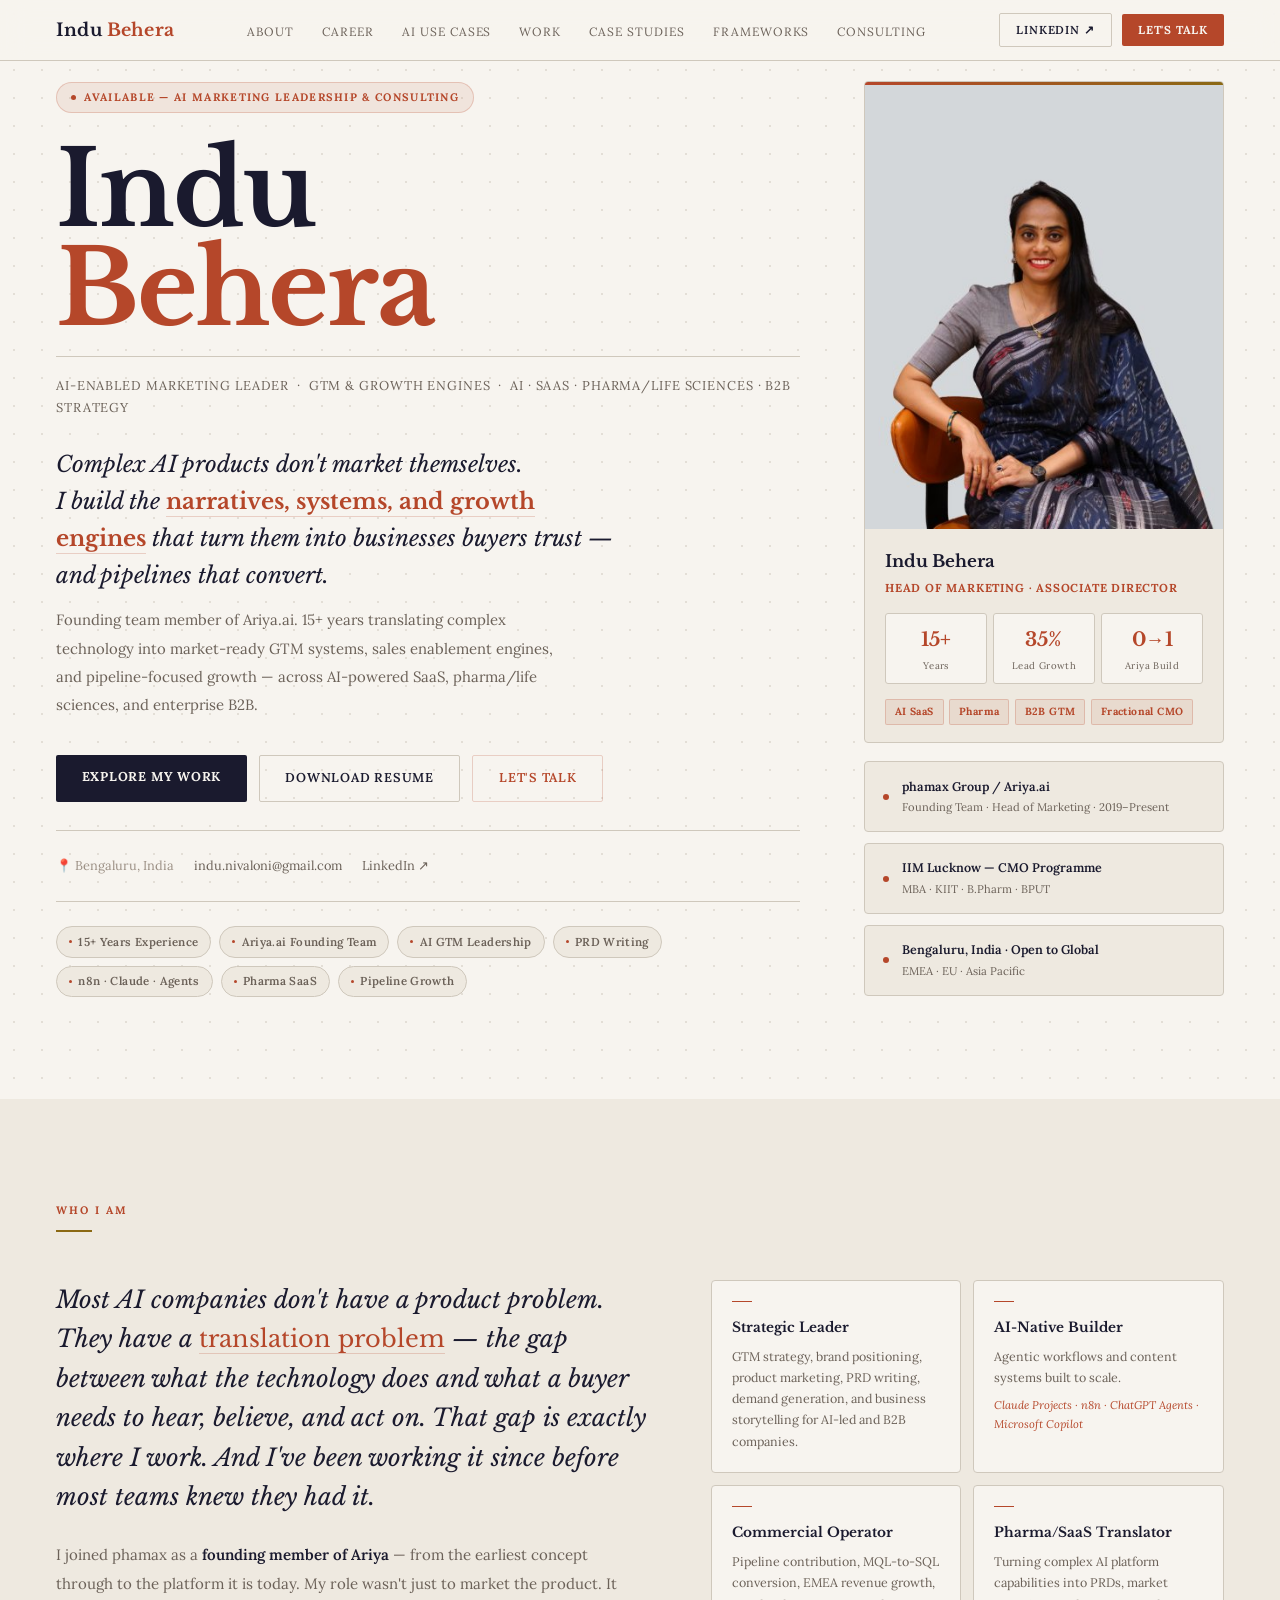
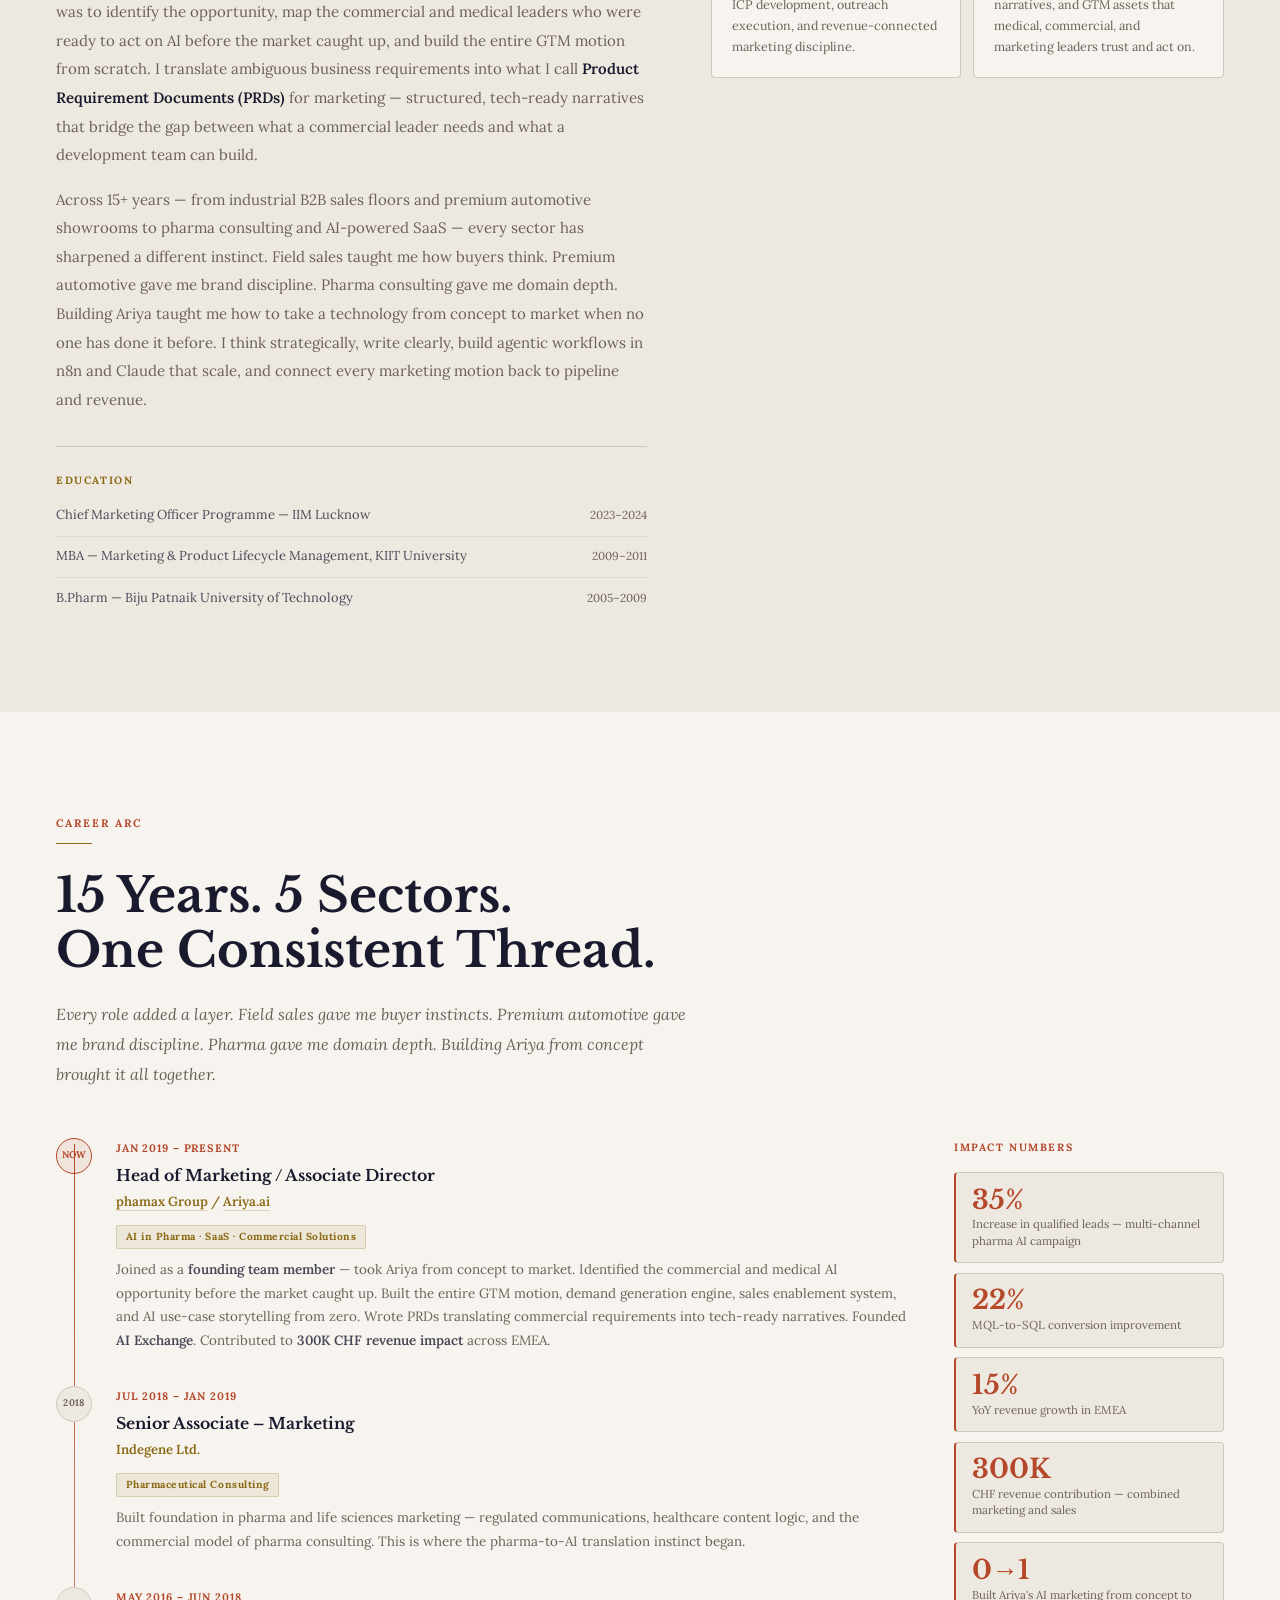
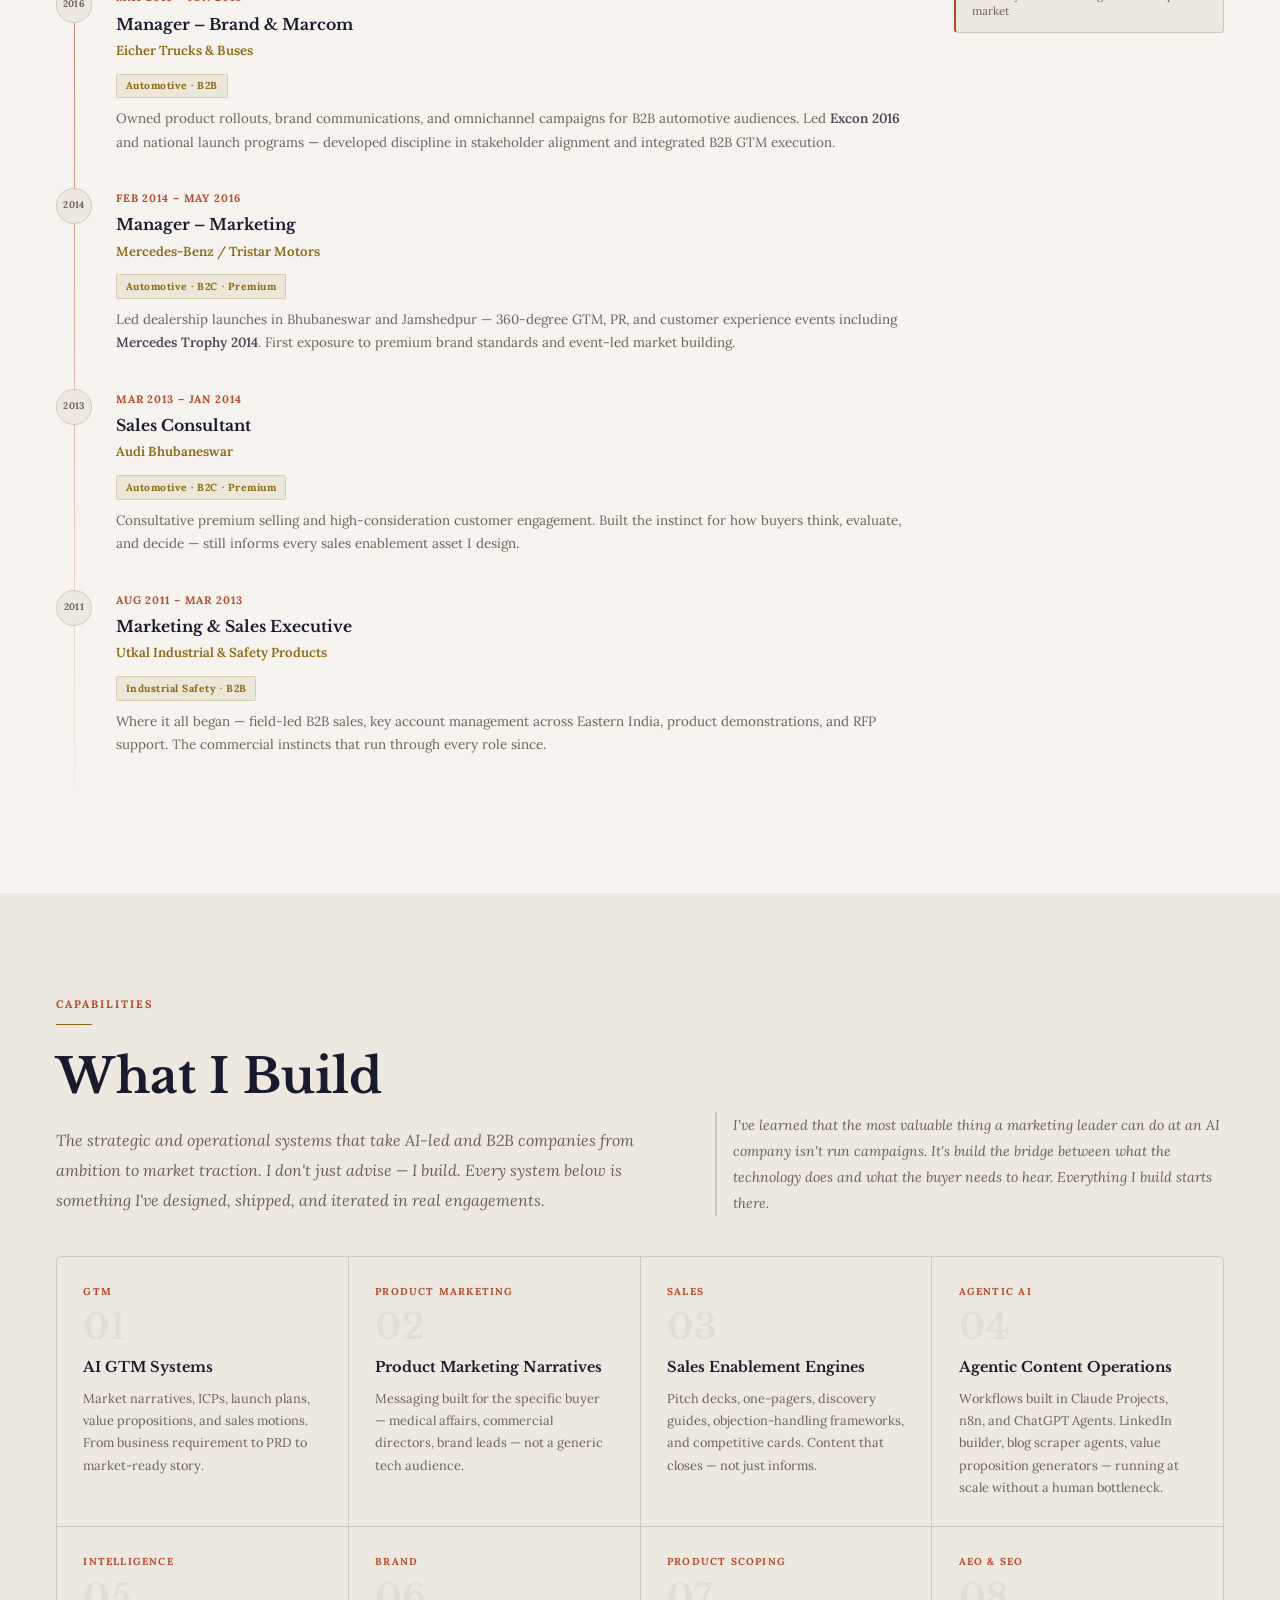
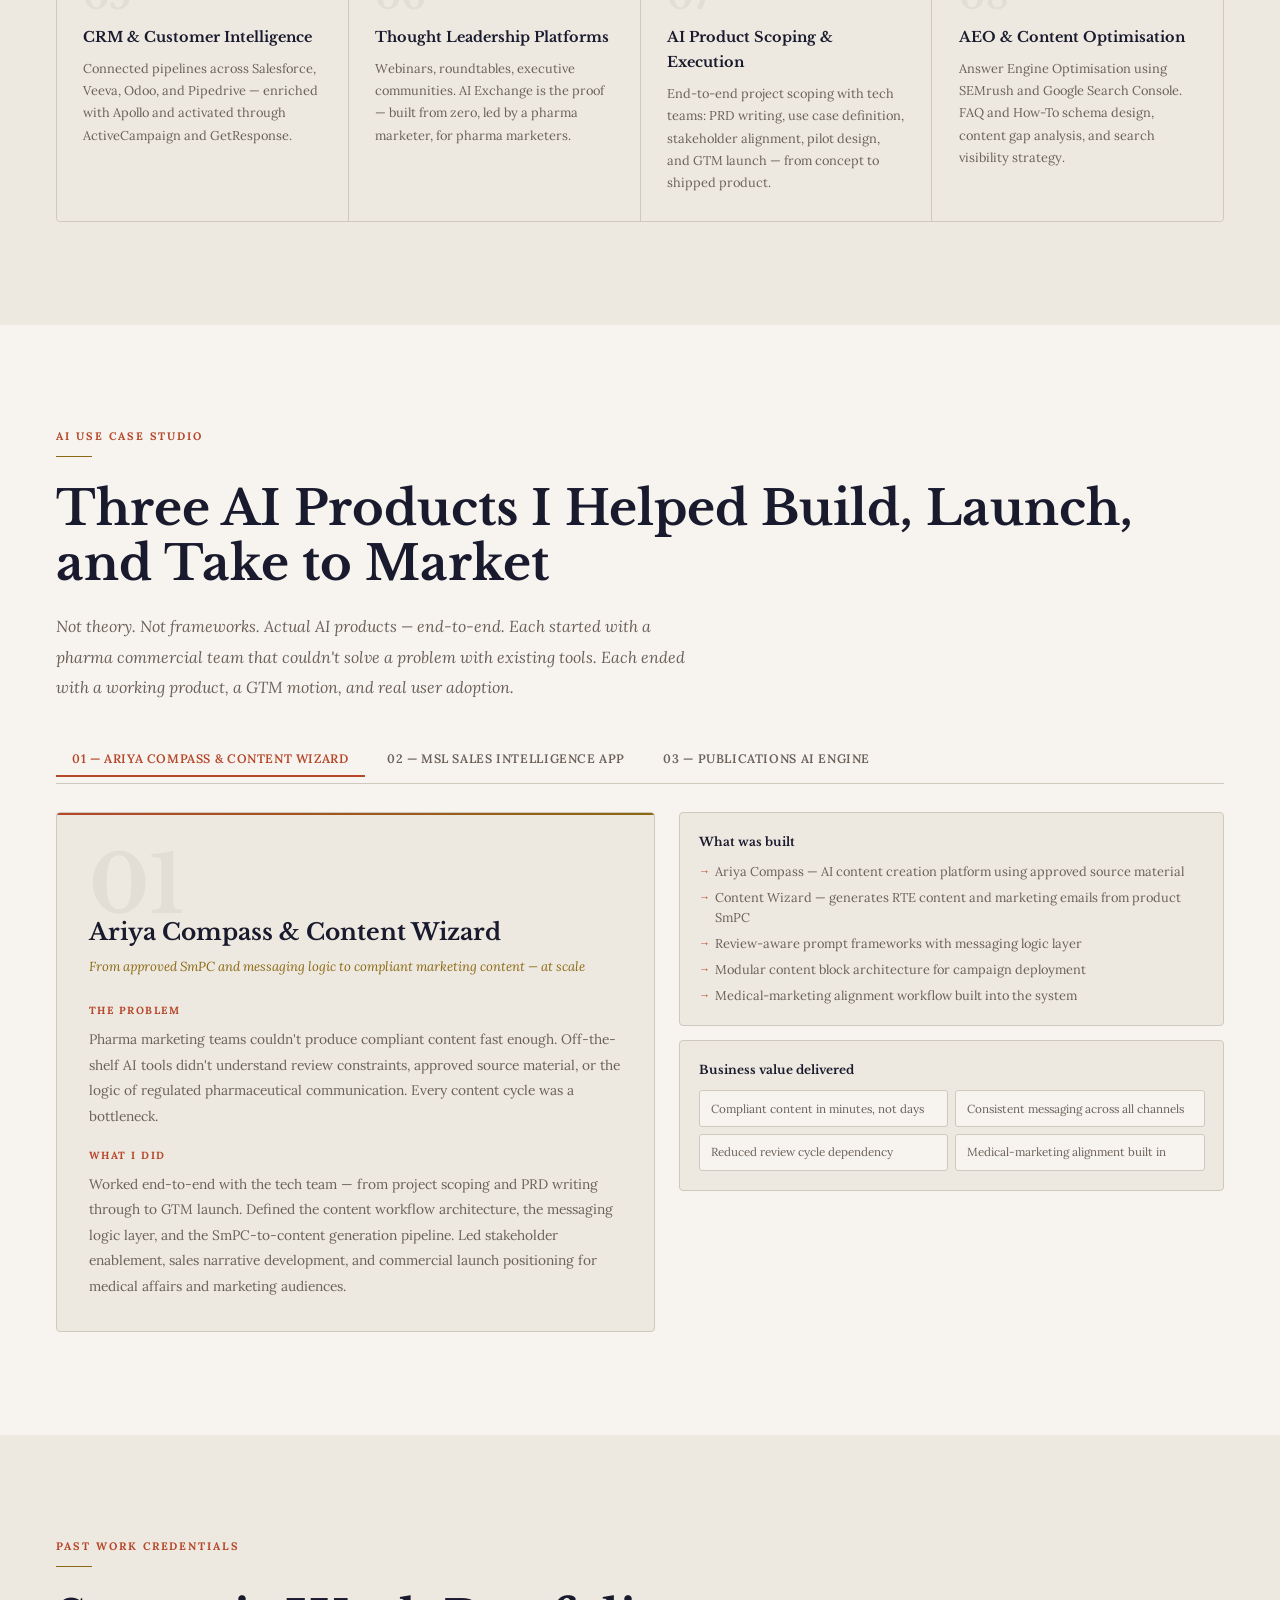
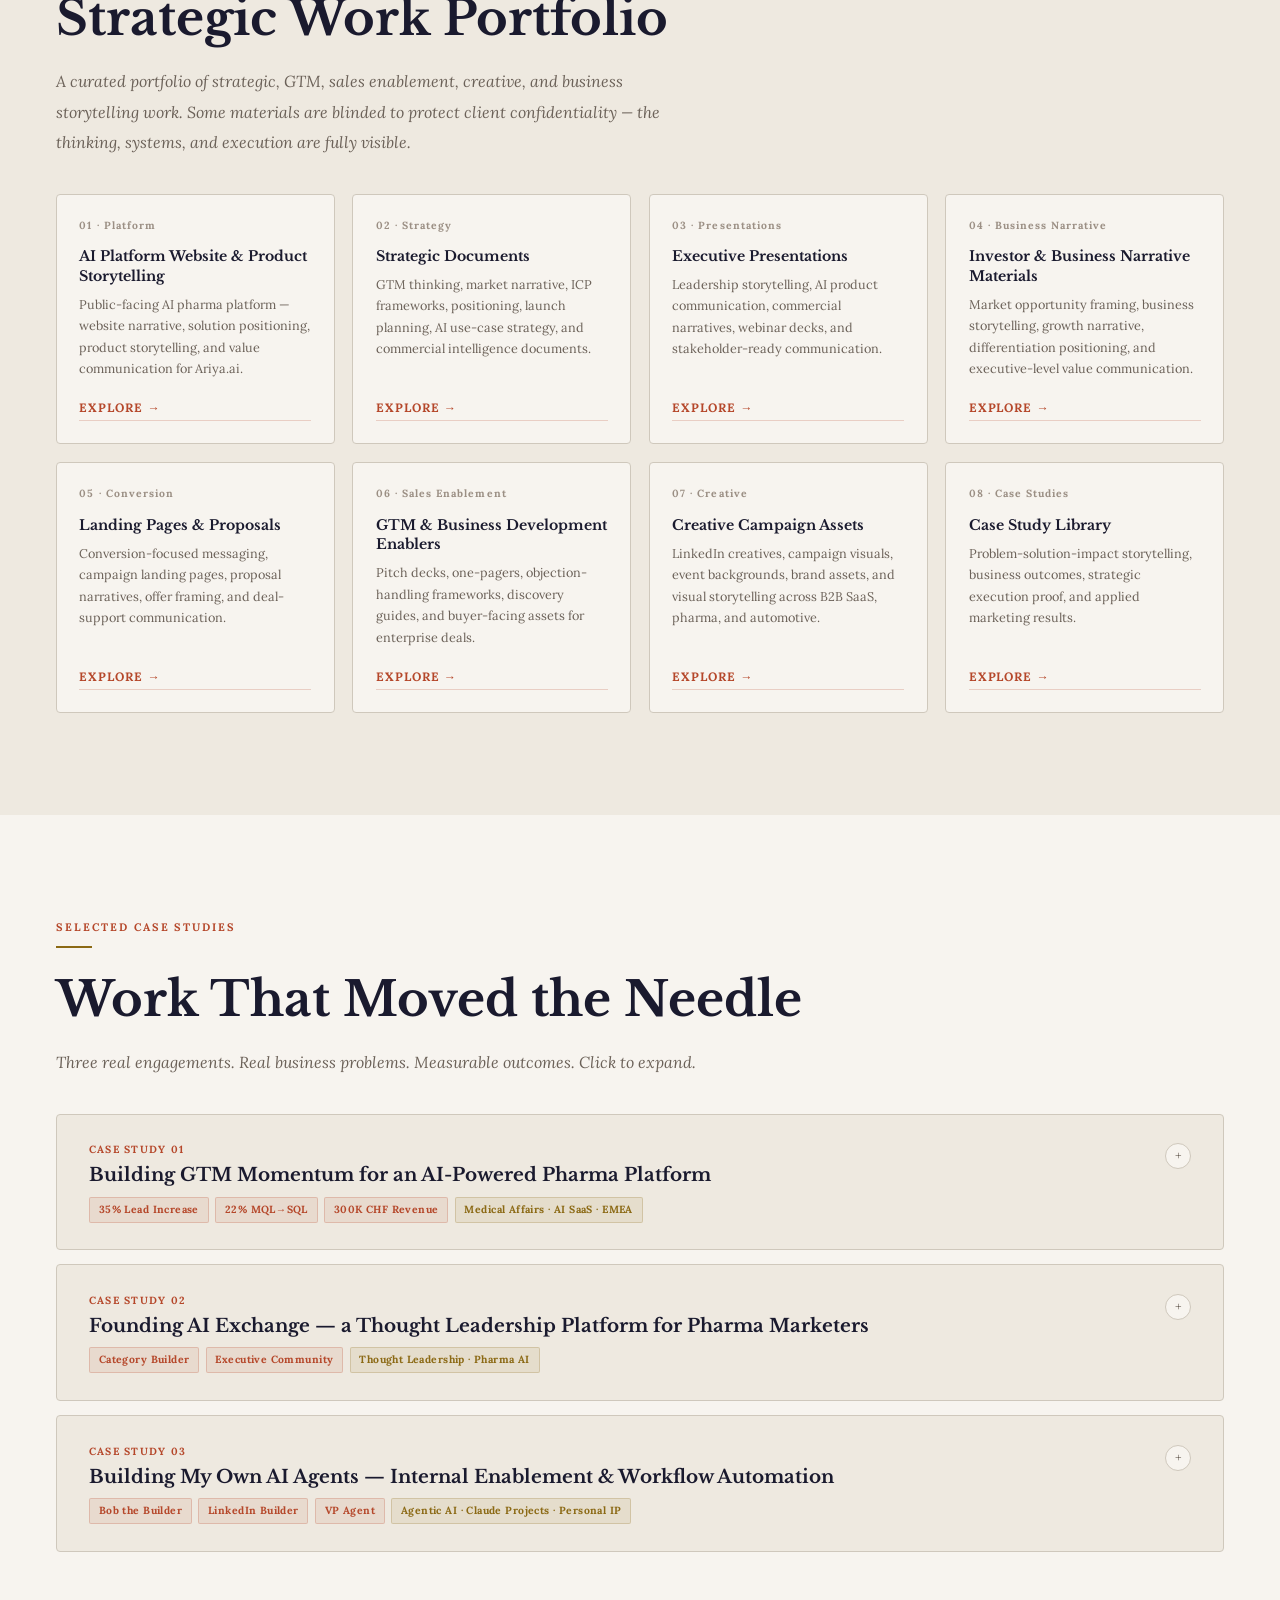
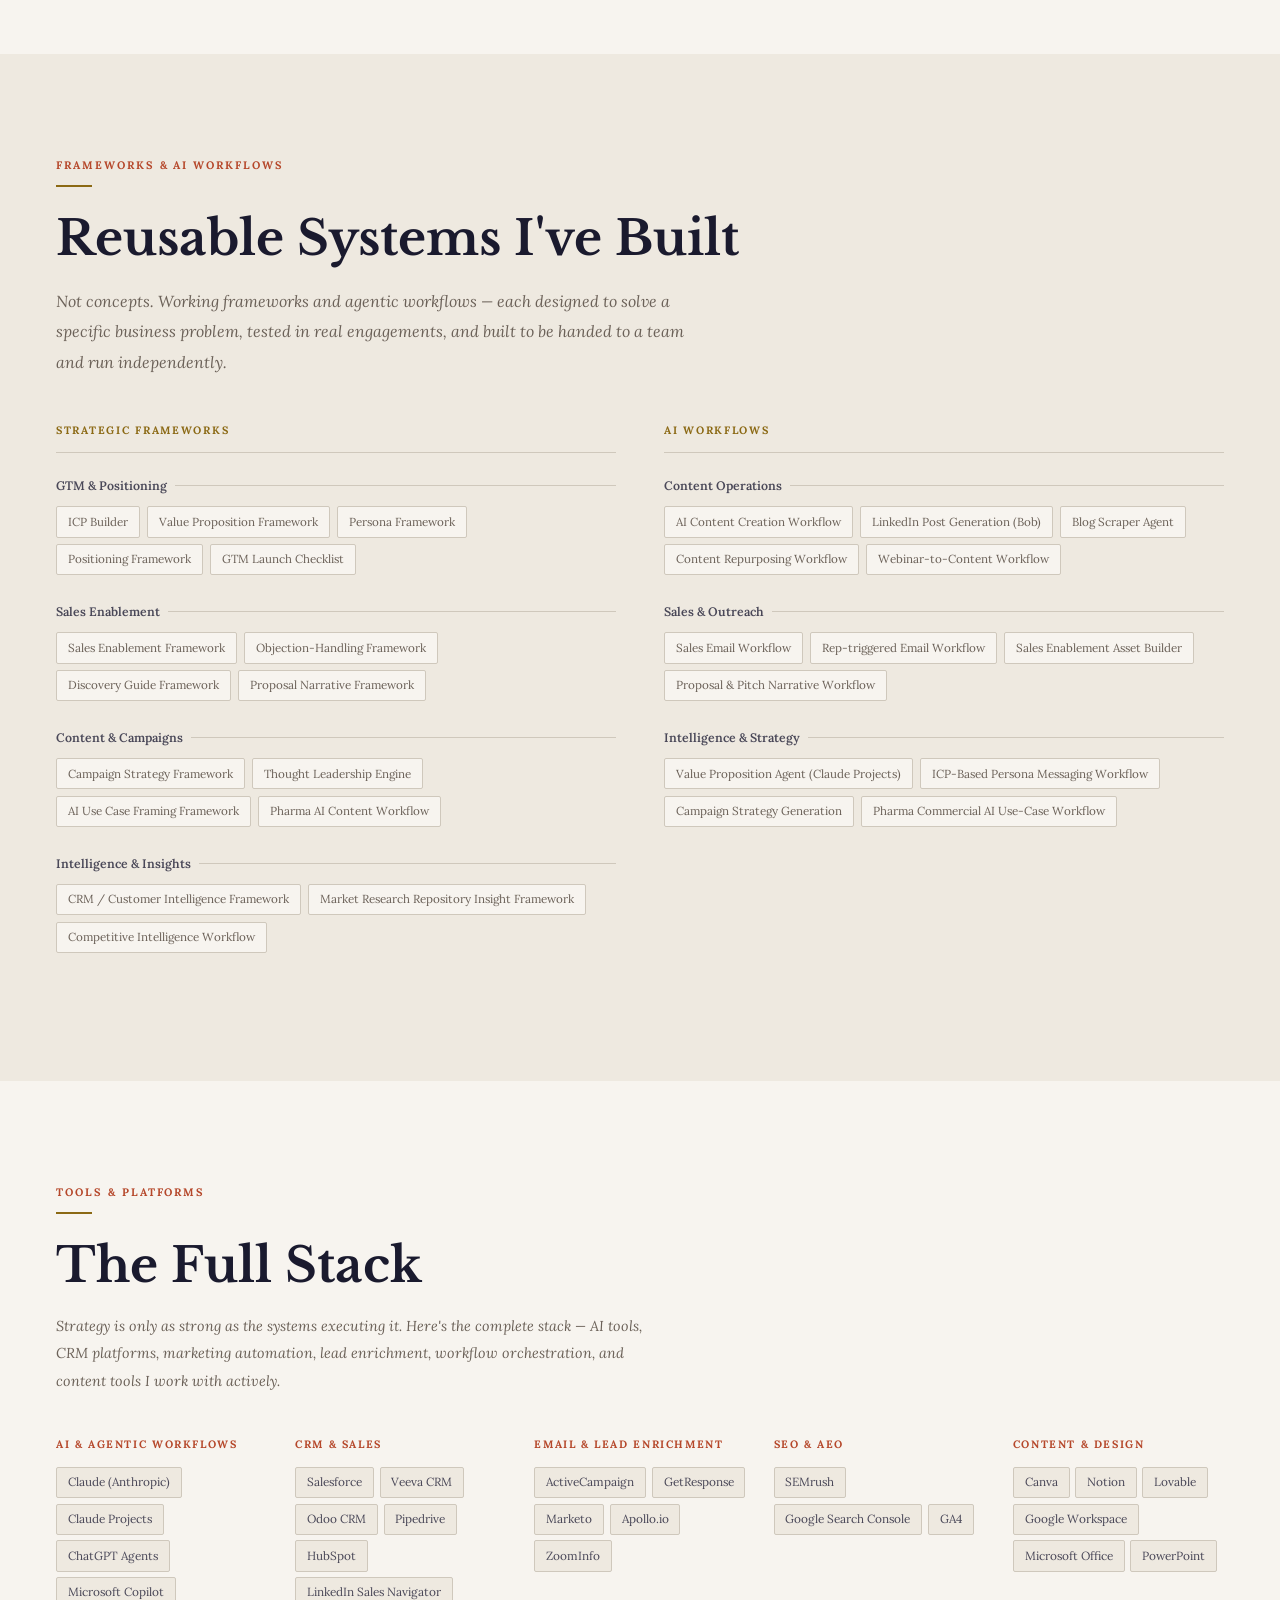
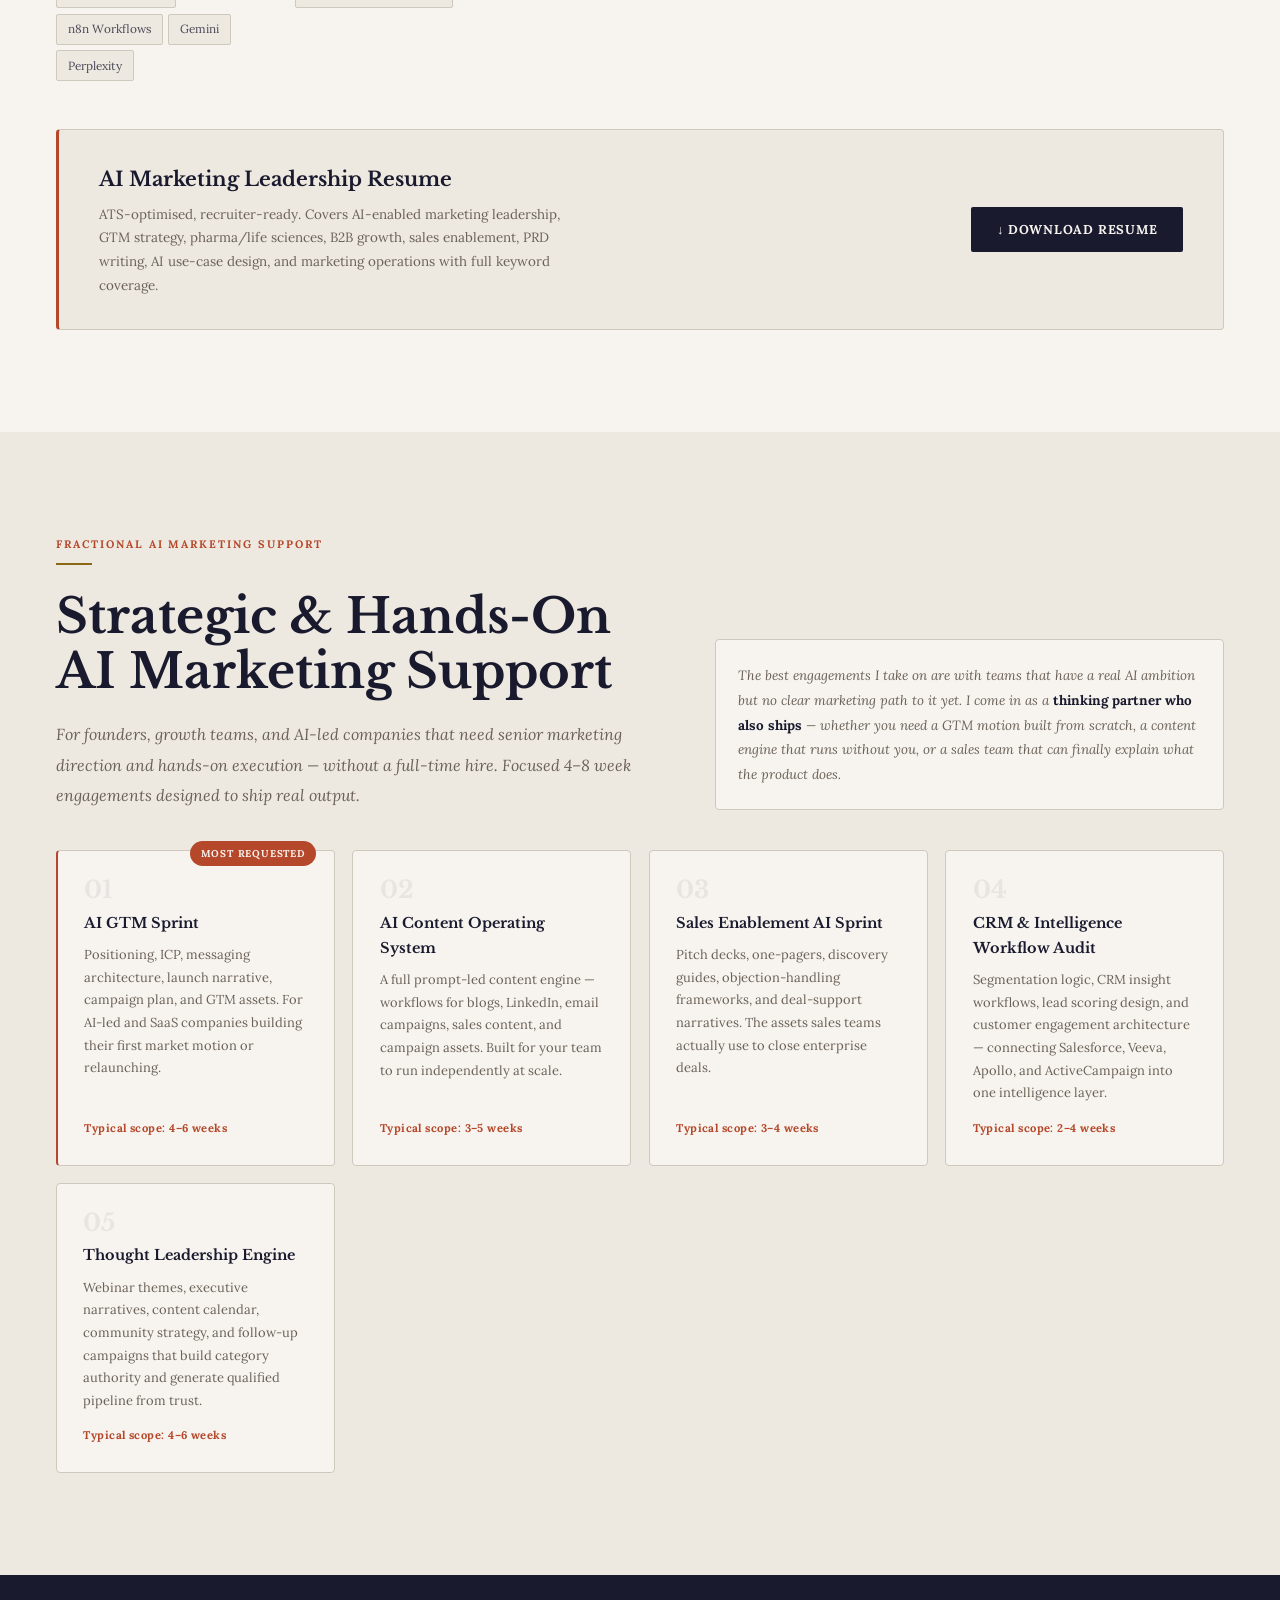
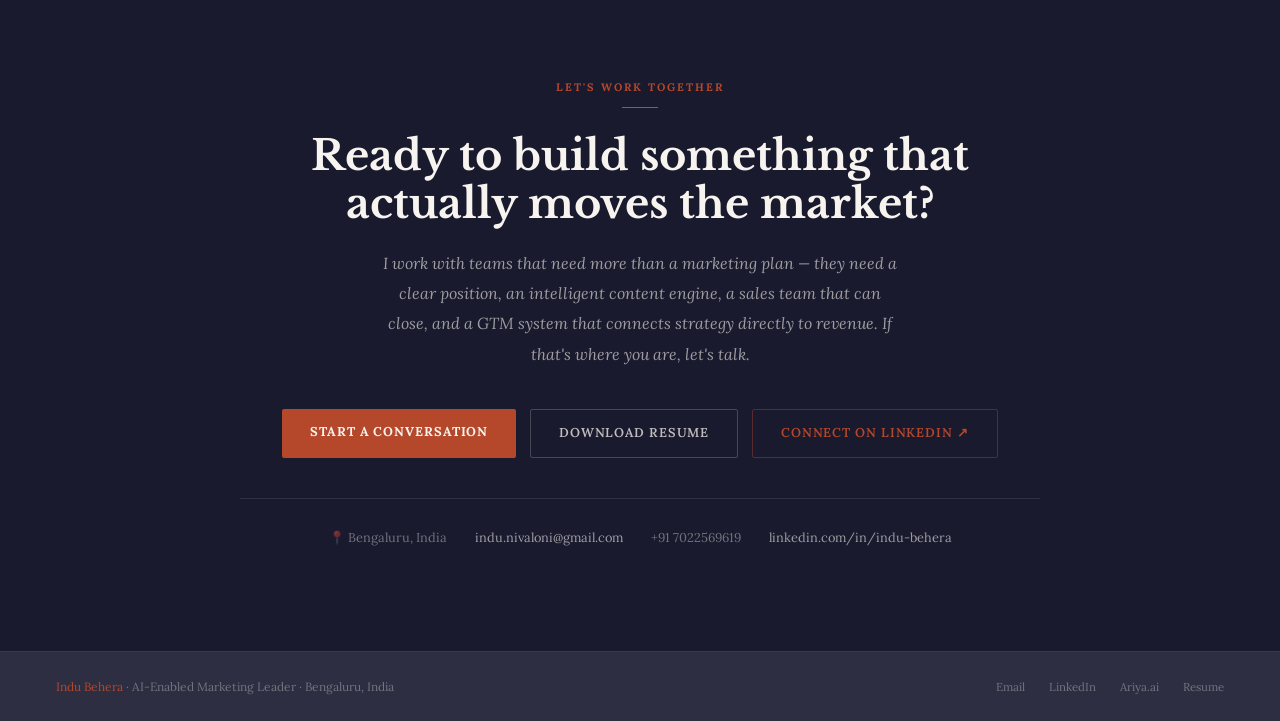
==== index.html @ 52a59706 "Rename index.html.html to index.html" ====
<!DOCTYPE html>
<html lang="en">
<head>
<meta charset="UTF-8">
<meta name="viewport" content="width=device-width, initial-scale=1.0">
<title>Indu Behera | AI-Enabled Marketing Leader | GTM, SaaS, Pharma & B2B Strategy</title>
<meta name="description" content="Indu Behera — AI-enabled marketing leader and founding team member of Ariya.ai. 15+ years turning complex AI and SaaS products into market narratives, GTM systems, sales enablement engines, and pipeline-focused growth.">
<meta name="keywords" content="AI Marketing Strategist, Head of Marketing, AI-Enabled Marketing Leader, GTM Strategy, Product Marketing, B2B SaaS Marketing, Pharma Marketing, Life Sciences Marketing, PRD Writing, CRM Customer Intelligence, Sales Enablement, Demand Generation, Fractional AI Marketing Consultant, n8n Workflows, Claude Projects">
<meta name="author" content="Indu Behera">
<meta property="og:title" content="Indu Behera | AI-Enabled Marketing Leader">
<meta property="og:description" content="Founding team member of Ariya.ai. 15+ years translating complex AI into market-ready GTM systems, narratives, and growth engines.">
<meta property="og:type" content="website">

<link rel="preconnect" href="https://fonts.googleapis.com">
<link rel="preconnect" href="https://fonts.gstatic.com" crossorigin>
<link href="https://fonts.googleapis.com/css2?family=Libre+Baskerville:ital,wght@0,400;0,700;1,400&family=Lora:ital,wght@0,400;0,500;0,600;1,400;1,500&display=swap" rel="stylesheet">

<style>
*,*::before,*::after{box-sizing:border-box;margin:0;padding:0}
:root{
  --parch:#f7f4ef;
  --parch-warm:#eee9e0;
  --parch-mid:#e4ddd2;
  --parch-deep:#d5cdc0;
  --ink:#1a1a2e;
  --ink-mid:#2e2e42;
  --ink-soft:#4a4858;
  --verm:#b5472a;
  --verm-soft:rgba(181,71,42,.09);
  --verm-border:rgba(181,71,42,.22);
  --ochre:#8b6914;
  --ochre-soft:rgba(139,105,20,.09);
  --ochre-border:rgba(139,105,20,.22);
  --muted:#6b6158;
  --muted-light:#9b8f84;
  --border:rgba(26,26,46,.1);
  --border-warm:#cfc8bc;
  --font-display:"Libre Baskerville",Georgia,serif;
  --font-body:"Lora",Georgia,serif;
}
html{font-size:16px;scroll-behavior:smooth}
body{background:var(--parch);color:var(--ink);font-family:var(--font-body);line-height:1.75;overflow-x:hidden}
a{color:inherit;text-decoration:none}
img{display:block;max-width:100%}
::-webkit-scrollbar{width:3px}
::-webkit-scrollbar-track{background:var(--parch-warm)}
::-webkit-scrollbar-thumb{background:var(--verm);border-radius:2px}

/* ── NAV ── */
nav{
  position:fixed;top:0;left:0;right:0;z-index:999;
  background:rgba(247,244,239,.94);backdrop-filter:blur(14px);
  border-bottom:1px solid var(--border-warm);
  padding:0 clamp(1.25rem,5vw,3.5rem);
}
.nav-inner{display:flex;align-items:center;justify-content:space-between;height:60px;max-width:1280px;margin:0 auto;gap:1rem}
.nav-logo{font-family:var(--font-display);font-size:1.1rem;font-weight:700;color:var(--ink);letter-spacing:.01em}
.nav-logo span{color:var(--verm)}
.nav-links{display:flex;align-items:center;gap:1.75rem;list-style:none}
.nav-links a{font-size:.75rem;font-weight:400;color:var(--muted);letter-spacing:.08em;text-transform:uppercase;font-family:var(--font-body);transition:color .2s}
.nav-links a:hover{color:var(--verm)}
.nav-actions{display:flex;align-items:center;gap:.65rem;flex-shrink:0}
.nav-li{
  border:1px solid var(--border-warm);color:var(--ink);
  padding:.35rem 1rem;border-radius:2px;
  font-family:var(--font-body);font-size:.72rem;font-weight:600;
  letter-spacing:.07em;text-transform:uppercase;transition:all .2s;white-space:nowrap;
}
.nav-li:hover{background:var(--ink);color:var(--parch);border-color:var(--ink)}
.nav-contact{
  background:var(--verm);color:var(--parch);
  padding:.35rem 1rem;border-radius:2px;
  font-family:var(--font-body);font-size:.72rem;font-weight:700;
  letter-spacing:.07em;text-transform:uppercase;transition:all .2s;white-space:nowrap;
}
.nav-contact:hover{background:var(--ink)}
.nav-hamburger{display:none;flex-direction:column;gap:5px;cursor:pointer;background:none;border:none;padding:4px}
.nav-hamburger span{display:block;width:22px;height:1.5px;background:var(--ink)}
@media(max-width:900px){.nav-links{display:none}.nav-hamburger{display:flex}}
@media(max-width:560px){.nav-actions .nav-li{display:none}}

/* ── LAYOUT HELPERS ── */
section{padding:clamp(4rem,8vw,6.5rem) clamp(1.25rem,5vw,3.5rem)}
.alt-bg{background:var(--parch-warm)}
.container{max-width:1200px;margin:0 auto}
.eyebrow{font-size:.68rem;font-weight:700;letter-spacing:.18em;text-transform:uppercase;color:var(--verm);margin-bottom:.6rem;font-family:var(--font-body)}
.rule{width:36px;height:1.5px;background:var(--ochre);margin-bottom:1.5rem}
.section-h2{font-family:var(--font-display);font-size:clamp(1.9rem,4vw,3rem);color:var(--ink);line-height:1.15;margin-bottom:1.25rem;font-weight:700}
.lead{font-size:1rem;color:var(--muted);line-height:1.9;max-width:640px;font-style:italic}
.reveal{opacity:0;transform:translateY(18px);transition:opacity .6s ease,transform .6s ease}
.reveal.visible{opacity:1;transform:none}
.rd1{transition-delay:.08s}.rd2{transition-delay:.16s}.rd3{transition-delay:.24s}

/* ── HERO ── */
#hero{
  min-height:100vh;display:flex;align-items:center;
  padding-top:80px;
  position:relative;overflow:hidden;
  padding-left:clamp(1.25rem,5vw,3.5rem);
  padding-right:clamp(1.25rem,5vw,3.5rem);
}
.hero-texture{
  position:absolute;inset:0;
  background-image:radial-gradient(var(--border-warm) 1px,transparent 1px);
  background-size:28px 28px;opacity:.5;
}
.hero-layout{
  position:relative;z-index:2;
  max-width:1200px;margin:0 auto;width:100%;
  display:grid;grid-template-columns:1fr 360px;gap:4rem;align-items:center;
}
@media(max-width:960px){.hero-layout{grid-template-columns:1fr;gap:3rem}}

.hero-avail{
  display:inline-flex;align-items:center;gap:.5rem;
  background:var(--verm-soft);border:1px solid var(--verm-border);
  color:var(--verm);font-size:.68rem;font-weight:700;
  letter-spacing:.12em;text-transform:uppercase;
  padding:.32rem .9rem;border-radius:100px;margin-bottom:1.75rem;
  font-family:var(--font-body);
}
.hero-avail::before{content:'';width:5px;height:5px;border-radius:50%;background:var(--verm);animation:pulse 2.4s ease-in-out infinite;flex-shrink:0}
@keyframes pulse{0%,100%{opacity:1}50%{opacity:.25}}

.hero-name-block{margin-bottom:1rem}
h1.hero-name{
  font-family:var(--font-display);
  font-size:clamp(3.5rem,8.5vw,6.5rem);
  font-weight:700;color:var(--ink);
  line-height:.95;letter-spacing:-.02em;
}
h1.hero-name .last{color:var(--verm)}
.hero-rule{width:100%;height:1px;background:var(--border-warm);margin:1.1rem 0}
.hero-title{
  font-size:.8rem;color:var(--muted);font-weight:400;
  letter-spacing:.07em;text-transform:uppercase;
  font-family:var(--font-body);line-height:1.7;
}

.hero-stmt{
  font-family:var(--font-display);
  font-size:clamp(1.1rem,2.2vw,1.4rem);
  color:var(--ink);line-height:1.65;
  margin:1.75rem 0 .75rem;font-style:italic;max-width:560px;
}
.hero-stmt strong{
  font-style:normal;color:var(--verm);
  border-bottom:1.5px solid var(--verm-border);
  padding-bottom:.05em;
}
.hero-sub{
  font-size:.93rem;color:var(--muted);
  line-height:1.9;max-width:520px;margin-bottom:2.25rem;
}

.cta-row{display:flex;flex-wrap:wrap;gap:.75rem;margin-bottom:1.75rem}
.btn-p{background:var(--ink);color:var(--parch);padding:.7rem 1.6rem;border-radius:2px;font-size:.8rem;font-weight:700;letter-spacing:.06em;text-transform:uppercase;transition:all .2s;font-family:var(--font-body)}
.btn-p:hover{background:var(--verm)}
.btn-s{background:transparent;border:1px solid var(--border-warm);color:var(--ink);padding:.7rem 1.6rem;border-radius:2px;font-size:.8rem;font-weight:600;letter-spacing:.06em;text-transform:uppercase;transition:all .2s;font-family:var(--font-body)}
.btn-s:hover{border-color:var(--ink)}
.btn-g{background:transparent;border:1px solid var(--verm-border);color:var(--verm);padding:.7rem 1.6rem;border-radius:2px;font-size:.8rem;font-weight:600;letter-spacing:.06em;text-transform:uppercase;transition:all .2s;font-family:var(--font-body)}
.btn-g:hover{background:var(--verm-soft)}

.hero-contact{display:flex;flex-wrap:wrap;gap:1.25rem;font-size:.8rem;color:var(--muted-light);padding-top:1.5rem;border-top:1px solid var(--border-warm);font-family:var(--font-body)}
.hero-contact a{color:var(--muted);transition:color .2s}
.hero-contact a:hover{color:var(--verm)}

.proof-strip{display:flex;flex-wrap:wrap;gap:.5rem;margin-top:1.5rem;padding-top:1.5rem;border-top:1px solid var(--border-warm)}
.pbadge{display:inline-flex;align-items:center;gap:.4rem;font-size:.72rem;font-weight:600;color:var(--muted);background:var(--parch-warm);border:1px solid var(--border-warm);padding:.28rem .75rem;border-radius:100px;letter-spacing:.03em;font-family:var(--font-body)}
.pbadge::before{content:'';width:3px;height:3px;border-radius:50%;background:var(--verm);flex-shrink:0}

/* PROFILE CARD */
.hero-right{display:flex;flex-direction:column;gap:1.1rem}
@media(max-width:960px){.hero-right{display:none}}
.profile-card{
  background:var(--parch-warm);border:1px solid var(--border-warm);
  border-radius:4px;overflow:hidden;position:relative;
}
.profile-card::before{content:'';position:absolute;top:0;left:0;right:0;height:3px;background:linear-gradient(90deg,var(--verm),var(--ochre))}
.profile-img{width:100%;aspect-ratio:4/5;overflow:hidden;background:var(--parch-mid)}
.profile-img img{width:100%;height:100%;object-fit:cover;object-position:center top}
.profile-info{padding:1.1rem 1.25rem}
.profile-name{font-family:var(--font-display);font-size:1.05rem;font-weight:700;color:var(--ink);margin-bottom:.15rem}
.profile-role{font-size:.72rem;color:var(--verm);font-weight:700;letter-spacing:.07em;text-transform:uppercase;margin-bottom:.9rem;font-family:var(--font-body)}
.profile-stats{display:grid;grid-template-columns:repeat(3,1fr);gap:.4rem;margin-bottom:.9rem}
.pstat{text-align:center;background:var(--parch);border:1px solid var(--border-warm);border-radius:3px;padding:.55rem .3rem}
.pstat-n{font-family:var(--font-display);font-size:1.2rem;font-weight:700;color:var(--verm);display:block}
.pstat-l{font-size:.6rem;color:var(--muted);margin-top:.1rem;letter-spacing:.04em;font-family:var(--font-body)}
.profile-tags{display:flex;flex-wrap:wrap;gap:.35rem}
.ptag{font-size:.65rem;background:var(--verm-soft);border:1px solid var(--verm-border);color:var(--verm);padding:.18rem .55rem;border-radius:2px;font-weight:700;letter-spacing:.04em;font-family:var(--font-body)}

.quick-creds{display:flex;flex-direction:column;gap:.65rem}
.qc{background:var(--parch-warm);border:1px solid var(--border-warm);border-radius:4px;padding:.85rem 1.1rem;display:flex;align-items:center;gap:.85rem;transition:border-color .2s}
.qc:hover{border-color:var(--verm-border)}
.qc-dot{width:6px;height:6px;border-radius:50%;background:var(--verm);flex-shrink:0}
.qc p:first-child{font-size:.78rem;font-weight:600;color:var(--ink);margin-bottom:.05rem;font-family:var(--font-body)}
.qc p:last-child{font-size:.7rem;color:var(--muted);font-family:var(--font-body)}

/* ── ABOUT ── */
#about{background:var(--parch-warm)}
.about-grid{display:grid;grid-template-columns:1.15fr 1fr;gap:4rem;align-items:start;margin-top:3rem}
@media(max-width:800px){.about-grid{grid-template-columns:1fr;gap:2.5rem}}
.about-stmt{font-family:var(--font-display);font-size:clamp(1.1rem,2.5vw,1.5rem);color:var(--ink);line-height:1.65;font-style:italic}
.about-stmt em{font-style:normal;color:var(--verm);border-bottom:1px solid var(--verm-border)}
.about-body{font-size:.94rem;color:var(--muted);line-height:1.9;margin-top:1.5rem}
.about-body p+p{margin-top:1rem}
.about-body strong{color:var(--ink);font-weight:600}
.cred-cards{display:grid;grid-template-columns:1fr 1fr;gap:.75rem}
@media(max-width:500px){.cred-cards{grid-template-columns:1fr}}
.cred-c{background:var(--parch);border:1px solid var(--border-warm);border-radius:4px;padding:1.25rem;transition:border-color .2s}
.cred-c:hover{border-color:var(--verm-border)}
.cred-c-rule{width:20px;height:1.5px;background:var(--verm);margin-bottom:.85rem}
.cred-c h3{font-size:.85rem;font-weight:700;color:var(--ink);margin-bottom:.4rem;font-family:var(--font-display)}
.cred-c p{font-size:.78rem;color:var(--muted);line-height:1.7;font-family:var(--font-body)}
.cred-c .tools{font-size:.7rem;color:var(--verm);margin-top:.5rem;font-style:italic;font-family:var(--font-body)}
.edu-block{margin-top:2rem;padding-top:1.5rem;border-top:1px solid var(--border-warm)}
.edu-block h4{font-size:.66rem;letter-spacing:.15em;text-transform:uppercase;color:var(--ochre);margin-bottom:.9rem;font-weight:700;font-family:var(--font-body)}
.edu-item{display:flex;justify-content:space-between;gap:1rem;margin-bottom:.55rem;align-items:baseline;border-bottom:1px dotted var(--border-warm);padding-bottom:.55rem}
.edu-item:last-child{border-bottom:none;padding-bottom:0;margin-bottom:0}
.edu-l{font-size:.81rem;color:var(--ink-soft);font-family:var(--font-body)}
.edu-r{font-size:.72rem;color:var(--muted);white-space:nowrap;font-family:var(--font-body)}

/* ── CAREER ── */
#career-arc{background:var(--parch)}
.career-layout{display:grid;grid-template-columns:1fr 270px;gap:3rem;align-items:start;margin-top:3rem}
@media(max-width:900px){.career-layout{grid-template-columns:1fr}}
.timeline{position:relative}
.timeline::before{content:'';position:absolute;left:18px;top:6px;bottom:0;width:1px;background:linear-gradient(to bottom,var(--verm),rgba(181,71,42,.05))}
.tl-item{display:flex;gap:1.5rem;margin-bottom:2.1rem}
.tl-dot{width:36px;height:36px;flex-shrink:0;border-radius:50%;background:var(--parch-warm);border:1px solid var(--border-warm);display:flex;align-items:center;justify-content:center;font-size:.6rem;font-weight:700;color:var(--muted);letter-spacing:.03em;z-index:1;font-family:var(--font-body)}
.tl-item.cur .tl-dot{border-color:var(--verm);color:var(--verm);background:var(--verm-soft)}
.tl-body{flex:1;padding-top:.1rem}
.tl-period{font-size:.68rem;color:var(--verm);font-weight:700;letter-spacing:.08em;text-transform:uppercase;margin-bottom:.2rem;font-family:var(--font-body)}
.tl-role{font-size:.98rem;font-weight:700;color:var(--ink);margin-bottom:.1rem;font-family:var(--font-display)}
.tl-org{font-size:.82rem;color:var(--ochre);margin-bottom:.4rem;font-weight:600;font-family:var(--font-body)}
.tl-tag{display:inline-block;font-size:.64rem;font-weight:700;background:var(--ochre-soft);border:1px solid var(--ochre-border);color:var(--ochre);padding:.15rem .55rem;border-radius:2px;letter-spacing:.05em;margin-bottom:.55rem;font-family:var(--font-body)}
.tl-desc{font-size:.84rem;color:var(--muted);line-height:1.75;font-family:var(--font-body)}
.tl-desc strong{color:var(--ink-soft);font-weight:600}

.impact-sidebar{}
.impact-sidebar h4{font-size:.66rem;letter-spacing:.15em;text-transform:uppercase;color:var(--verm);margin-bottom:1rem;font-weight:700;font-family:var(--font-body)}
.imp-cards{display:flex;flex-direction:column;gap:.6rem}
.imp-c{background:var(--parch-warm);border:1px solid var(--border-warm);border-radius:4px;padding:.85rem 1rem;border-left:2px solid var(--verm)}
.imp-n{font-family:var(--font-display);font-size:1.65rem;font-weight:700;color:var(--verm);line-height:1;display:block;margin-bottom:.2rem}
.imp-l{font-size:.72rem;color:var(--muted);line-height:1.4;font-family:var(--font-body)}

/* ── WHAT I BUILD ── */
#what-i-build{background:var(--parch-warm)}
.build-intro{display:grid;grid-template-columns:1.2fr 1fr;gap:3rem;align-items:end;margin-bottom:2.5rem}
@media(max-width:800px){.build-intro{grid-template-columns:1fr;gap:1.5rem}}
.build-note{font-size:.88rem;color:var(--muted);line-height:1.85;font-style:italic;border-left:2px solid var(--border-warm);padding-left:1rem;font-family:var(--font-body)}
.build-grid{display:grid;grid-template-columns:repeat(auto-fill,minmax(255px,1fr));gap:1px;background:var(--border-warm);border:1px solid var(--border-warm);border-radius:4px;overflow:hidden}
.bc{background:var(--parch-warm);padding:1.65rem;transition:background .25s}
.bc:hover{background:var(--parch)}
.bc-tag{font-size:.63rem;font-weight:700;letter-spacing:.12em;text-transform:uppercase;color:var(--verm);margin-bottom:.6rem;font-family:var(--font-body)}
.bc-n{font-family:var(--font-display);font-size:2.2rem;font-weight:700;color:rgba(26,26,46,.06);line-height:1;margin-bottom:.6rem;display:block}
.bc h3{font-size:.9rem;font-weight:700;color:var(--ink);margin-bottom:.45rem;font-family:var(--font-display)}
.bc p{font-size:.8rem;color:var(--muted);line-height:1.75;font-family:var(--font-body)}

/* ── AI USE CASES ── */
#ai-use-cases{background:var(--parch)}
.uc-nav{display:flex;gap:.4rem;margin-top:2.5rem;flex-wrap:wrap;border-bottom:1px solid var(--border-warm);padding-bottom:.4rem}
.uc-tab{background:transparent;border:none;color:var(--muted);padding:.5rem 1rem .6rem;font-family:var(--font-body);font-size:.77rem;font-weight:600;letter-spacing:.05em;cursor:pointer;transition:all .2s;border-bottom:2px solid transparent;margin-bottom:-1px;text-transform:uppercase}
.uc-tab.on{color:var(--verm);border-bottom-color:var(--verm)}
.uc-tab:hover{color:var(--ink)}
.uc-panels{margin-top:1.75rem}
.uc-panel{display:none}
.uc-panel.on{display:grid;grid-template-columns:1.1fr 1fr;gap:1.5rem}
@media(max-width:760px){.uc-panel.on{grid-template-columns:1fr}}
.uc-main{background:var(--parch-warm);border:1px solid var(--border-warm);border-radius:4px;padding:2rem;position:relative;overflow:hidden}
.uc-main::before{content:'';position:absolute;top:0;left:0;right:0;height:2.5px;background:linear-gradient(90deg,var(--verm),var(--ochre))}
.uc-big-n{font-family:var(--font-display);font-size:5rem;font-weight:700;color:rgba(26,26,46,.05);line-height:1;margin-bottom:-.8rem}
.uc-main h3{font-family:var(--font-display);font-size:1.45rem;font-weight:700;color:var(--ink);margin-bottom:.25rem}
.uc-tagline{font-size:.82rem;color:var(--ochre);font-style:italic;margin-bottom:1.4rem;font-family:var(--font-body)}
.uc-bh{font-size:.65rem;font-weight:700;letter-spacing:.14em;text-transform:uppercase;color:var(--verm);margin-bottom:.45rem;margin-top:1.1rem;font-family:var(--font-body)}
.uc-txt{font-size:.86rem;color:var(--muted);line-height:1.85;font-family:var(--font-body)}
.uc-side{display:flex;flex-direction:column;gap:.9rem}
.uc-sc{background:var(--parch-warm);border:1px solid var(--border-warm);border-radius:4px;padding:1.15rem}
.uc-sc h4{font-size:.75rem;font-weight:700;color:var(--ink);margin-bottom:.6rem;font-family:var(--font-display)}
.uc-list{list-style:none;padding:0;display:flex;flex-direction:column;gap:.4rem}
.uc-list li{font-size:.8rem;color:var(--muted);padding-left:1rem;position:relative;line-height:1.55;font-family:var(--font-body)}
.uc-list li::before{content:'→';position:absolute;left:0;color:var(--verm);font-size:.7rem;top:.1em}
.uc-val-grid{display:grid;grid-template-columns:1fr 1fr;gap:.4rem}
.uc-val{background:var(--parch);border:1px solid var(--border-warm);border-radius:3px;padding:.6rem .7rem;font-size:.73rem;color:var(--muted);line-height:1.4;font-family:var(--font-body)}

/* ── PROOF GRID ── */
#proof-grid{background:var(--parch-warm)}
.proof-cards{display:grid;grid-template-columns:repeat(auto-fill,minmax(255px,1fr));gap:1.1rem;margin-top:2.25rem}
.pc{background:var(--parch);border:1px solid var(--border-warm);border-radius:4px;padding:1.4rem;display:flex;flex-direction:column;justify-content:space-between;transition:all .25s;min-height:200px}
.pc:hover{border-color:var(--verm-border);transform:translateY(-2px);box-shadow:0 8px 24px rgba(26,26,46,.06)}
.pc-num{font-size:.65rem;font-weight:700;letter-spacing:.1em;color:var(--muted-light);margin-bottom:.75rem;font-family:var(--font-body)}
.pc h3{font-size:.88rem;font-weight:700;color:var(--ink);margin-bottom:.45rem;line-height:1.4;font-family:var(--font-display)}
.pc p{font-size:.79rem;color:var(--muted);line-height:1.7;margin-bottom:1.1rem;font-family:var(--font-body);flex:1}
.pc-lnk{display:inline-flex;align-items:center;gap:.35rem;font-size:.76rem;font-weight:700;color:var(--verm);letter-spacing:.08em;text-transform:uppercase;transition:all .2s;font-family:var(--font-body);border-bottom:1.5px solid var(--verm-border);padding-bottom:.1rem;margin-top:auto}
.pc-lnk:hover{gap:.6rem;border-bottom-color:var(--verm)}

/* ── CASE STUDIES ── */
#case-studies{background:var(--parch)}
.cs-stack{display:flex;flex-direction:column;gap:.9rem;margin-top:2.25rem}
.cs-card{background:var(--parch-warm);border:1px solid var(--border-warm);border-radius:4px;overflow:hidden}
.cs-hd{padding:1.65rem 2rem;cursor:pointer;display:flex;align-items:flex-start;justify-content:space-between;gap:1.25rem;transition:background .2s}
.cs-hd:hover{background:var(--parch)}
.cs-hd-l{}
.cs-num{font-size:.65rem;font-weight:700;letter-spacing:.12em;text-transform:uppercase;color:var(--verm);margin-bottom:.25rem;font-family:var(--font-body)}
.cs-hd-l h3{font-family:var(--font-display);font-size:1.15rem;color:var(--ink);margin-bottom:.6rem;line-height:1.3;font-weight:700}
.cs-tags{display:flex;flex-wrap:wrap;gap:.4rem}
.cs-tag{font-size:.65rem;font-weight:700;padding:.18rem .55rem;border-radius:2px;letter-spacing:.04em;font-family:var(--font-body)}
.cs-tag.m{background:var(--verm-soft);border:1px solid var(--verm-border);color:var(--verm)}
.cs-tag.d{background:var(--ochre-soft);border:1px solid var(--ochre-border);color:var(--ochre)}
.cs-toggle{width:26px;height:26px;border-radius:50%;background:var(--parch);border:1px solid var(--border-warm);display:flex;align-items:center;justify-content:center;flex-shrink:0;font-size:.78rem;color:var(--muted);transition:all .3s;margin-top:.15rem}
.cs-card.open .cs-toggle{background:var(--verm-soft);border-color:var(--verm-border);color:var(--verm);transform:rotate(45deg)}
.cs-bd{display:none;padding:0 2rem 2rem;border-top:1px solid var(--border-warm)}
.cs-card.open .cs-bd{display:block}
.cs-cols{display:grid;grid-template-columns:repeat(auto-fill,minmax(185px,1fr));gap:1.35rem;margin-top:1.6rem}
.cs-col h4{font-size:.64rem;font-weight:700;letter-spacing:.14em;text-transform:uppercase;color:var(--verm);margin-bottom:.6rem;font-family:var(--font-body)}
.cs-col p,.cs-col li{font-size:.84rem;color:var(--muted);line-height:1.8;font-family:var(--font-body)}
.cs-col ul{list-style:none;padding:0}
.cs-col li{padding-left:.9rem;position:relative;margin-bottom:.25rem}
.cs-col li::before{content:'·';position:absolute;left:0;color:var(--verm);font-weight:700}
.cs-metrics{display:flex;flex-wrap:wrap;gap:.75rem;margin-top:1.6rem;padding-top:1.4rem;border-top:1px solid var(--border-warm)}
.cs-met{background:var(--parch);border:1px solid var(--border-warm);border-left:2px solid var(--verm);border-radius:3px;padding:.7rem 1rem;min-width:110px;flex:1}
.cs-met strong{display:block;font-family:var(--font-display);font-size:1.4rem;color:var(--verm);font-weight:700;line-height:1.1;margin-bottom:.1rem}
.cs-met span{font-size:.7rem;color:var(--muted);font-family:var(--font-body)}

/* ── FRAMEWORKS ── */
#frameworks{background:var(--parch-warm)}
.fw-grid{display:grid;grid-template-columns:1fr 1fr;gap:3rem;margin-top:2.75rem}
@media(max-width:700px){.fw-grid{grid-template-columns:1fr;gap:2rem}}
.fw-col-h{font-size:.67rem;font-weight:700;letter-spacing:.16em;text-transform:uppercase;color:var(--ochre);margin-bottom:1.4rem;padding-bottom:.75rem;border-bottom:1px solid var(--border-warm);font-family:var(--font-body)}
.fw-grp{margin-bottom:1.6rem}
.fw-grp-l{font-size:.77rem;font-weight:600;color:var(--ink-soft);margin-bottom:.6rem;display:flex;align-items:center;gap:.5rem;font-family:var(--font-body)}
.fw-grp-l::after{content:'';flex:1;height:1px;background:var(--border-warm)}
.chip-row{display:flex;flex-wrap:wrap;gap:.4rem}
.chip{font-size:.73rem;color:var(--muted);background:var(--parch);border:1px solid var(--border-warm);padding:.28rem .7rem;border-radius:2px;transition:all .2s;cursor:default;font-family:var(--font-body)}
.chip:hover{border-color:var(--verm-border);color:var(--verm)}

/* ── TOOLS ── */
#tools{background:var(--parch)}
.tools-intro{font-size:.9rem;color:var(--muted);line-height:1.9;max-width:620px;font-style:italic;margin-bottom:2.5rem;font-family:var(--font-body)}
.tools-layout{display:grid;grid-template-columns:repeat(auto-fill,minmax(210px,1fr));gap:1.75rem}
.tg h3{font-size:.67rem;font-weight:700;letter-spacing:.15em;text-transform:uppercase;color:var(--verm);margin-bottom:.85rem;font-family:var(--font-body)}
.sk-chips{display:flex;flex-wrap:wrap;gap:.35rem}
.sk{font-size:.74rem;color:var(--ink-soft);background:var(--parch-warm);border:1px solid var(--border-warm);padding:.26rem .68rem;border-radius:2px;font-family:var(--font-body)}
.resume-card{background:var(--parch-warm);border:1px solid var(--border-warm);border-radius:4px;padding:2rem 2.5rem;display:flex;align-items:center;justify-content:space-between;gap:2rem;flex-wrap:wrap;margin-top:3rem;border-left:3px solid var(--verm)}
.resume-card-l h3{font-family:var(--font-display);font-size:1.25rem;color:var(--ink);margin-bottom:.35rem}
.resume-card-l p{font-size:.84rem;color:var(--muted);max-width:480px;line-height:1.75;font-family:var(--font-body)}

/* ── CONSULTING ── */
#consulting{background:var(--parch-warm)}
.consult-intro{display:grid;grid-template-columns:1.2fr 1fr;gap:3rem;align-items:end;margin-bottom:2.5rem}
@media(max-width:800px){.consult-intro{grid-template-columns:1fr;gap:1.5rem}}
.consult-note{background:var(--parch);border:1px solid var(--border-warm);border-radius:4px;padding:1.4rem;font-size:.84rem;color:var(--muted);line-height:1.85;font-style:italic;font-family:var(--font-body)}
.consult-note strong{color:var(--ink);font-style:normal}
.offers{display:grid;grid-template-columns:repeat(auto-fill,minmax(270px,1fr));gap:1.1rem}
.offer{background:var(--parch);border:1px solid var(--border-warm);border-radius:4px;padding:1.65rem;display:flex;flex-direction:column;transition:all .25s;position:relative}
.offer:hover{border-color:var(--verm-border)}
.offer.top{border-left:2.5px solid var(--verm)}
.offer-badge{position:absolute;top:-10px;right:1.1rem;background:var(--verm);color:var(--parch);font-size:.62rem;font-weight:700;letter-spacing:.08em;text-transform:uppercase;padding:.22rem .65rem;border-radius:100px;font-family:var(--font-body)}
.offer-n{font-family:var(--font-display);font-size:1.5rem;font-weight:700;color:rgba(26,26,46,.07);line-height:1;margin-bottom:.55rem}
.offer h3{font-size:.9rem;font-weight:700;color:var(--ink);margin-bottom:.5rem;font-family:var(--font-display)}
.offer p{font-size:.81rem;color:var(--muted);line-height:1.75;flex:1;margin-bottom:.85rem;font-family:var(--font-body)}
.offer-scope{font-size:.7rem;color:var(--verm);font-weight:700;font-family:var(--font-body);letter-spacing:.04em}

/* ── FINAL CTA ── */
#cta-bottom{background:var(--ink)}
.cta-block{max-width:800px;margin:0 auto;text-align:center}
.cta-block .eyebrow{color:var(--verm)}
.cta-block .rule{margin:0 auto 1.5rem}
.cta-block .section-h2{color:var(--parch);font-size:clamp(1.7rem,3.5vw,2.6rem)}
.cta-block .lead{color:rgba(247,244,239,.6);max-width:520px;margin:0 auto 2.5rem;font-style:italic}
.cta-btns{display:flex;flex-wrap:wrap;justify-content:center;gap:.85rem;margin-bottom:2.5rem}
.btn-cta-p{background:var(--verm);color:var(--parch);padding:.75rem 1.75rem;border-radius:2px;font-size:.8rem;font-weight:700;letter-spacing:.07em;text-transform:uppercase;transition:all .2s;font-family:var(--font-body)}
.btn-cta-p:hover{background:var(--parch);color:var(--ink)}
.btn-cta-s{background:transparent;border:1px solid rgba(247,244,239,.2);color:rgba(247,244,239,.75);padding:.75rem 1.75rem;border-radius:2px;font-size:.8rem;font-weight:600;letter-spacing:.07em;text-transform:uppercase;transition:all .2s;font-family:var(--font-body)}
.btn-cta-s:hover{border-color:var(--parch);color:var(--parch)}
.btn-cta-g{background:transparent;border:1px solid rgba(181,71,42,.4);color:var(--verm);padding:.75rem 1.75rem;border-radius:2px;font-size:.8rem;font-weight:600;letter-spacing:.07em;text-transform:uppercase;transition:all .2s;font-family:var(--font-body)}
.btn-cta-g:hover{background:var(--verm-soft)}
.cta-contact{display:flex;flex-wrap:wrap;justify-content:center;gap:1.75rem;padding-top:1.75rem;border-top:1px solid rgba(247,244,239,.1);font-size:.8rem;color:rgba(247,244,239,.4);font-family:var(--font-body)}
.cta-contact a{color:rgba(247,244,239,.6);transition:color .2s}
.cta-contact a:hover{color:var(--verm)}

/* ── FOOTER ── */
footer{background:var(--ink-mid);border-top:1px solid rgba(247,244,239,.06);padding:1.5rem clamp(1.25rem,5vw,3.5rem);display:flex;justify-content:space-between;align-items:center;flex-wrap:wrap;gap:1rem}
.foot-l{font-size:.75rem;color:rgba(247,244,239,.35);font-family:var(--font-body)}
.foot-l span{color:var(--verm)}
.foot-links{display:flex;gap:1.5rem}
.foot-links a{font-size:.72rem;color:rgba(247,244,239,.35);transition:color .2s;font-family:var(--font-body)}
.foot-links a:hover{color:rgba(247,244,239,.75)}
</style>

<script type="application/ld+json">
{"@context":"https://schema.org","@type":"Person","name":"Indu Behera","jobTitle":["AI-Enabled Marketing Leader","Head of Marketing","AI GTM Strategist","Fractional AI Marketing Consultant"],"description":"Founding team member of Ariya.ai and AI-enabled marketing leader with 15+ years translating complex AI and SaaS products into GTM systems, narratives, and growth engines.","email":"mailto:indu.nivaloni@gmail.com","telephone":"+91-7022569619","address":{"@type":"PostalAddress","addressLocality":"Bengaluru","addressCountry":"IN"},"sameAs":["https://www.linkedin.com/in/indu-behera/","https://ariya.ai/"]}
</script>
</head>
<body>

<!-- NAV -->
<nav>
  <div class="nav-inner">
    <a href="#hero" class="nav-logo">Indu <span>Behera</span></a>
    <ul class="nav-links">
      <li><a href="#about">About</a></li>
      <li><a href="#career-arc">Career</a></li>
      <li><a href="#ai-use-cases">AI Use Cases</a></li>
      <li><a href="#proof-grid">Work</a></li>
      <li><a href="#case-studies">Case Studies</a></li>
      <li><a href="#frameworks">Frameworks</a></li>
      <li><a href="#consulting">Consulting</a></li>
    </ul>
    <div class="nav-actions">
      <a href="https://www.linkedin.com/in/indu-behera/" target="_blank" rel="noopener" class="nav-li">LinkedIn ↗</a>
      <a href="https://calendly.com/indu-nivaloni/30min" target="_blank" rel="noopener" class="nav-contact">Let's Talk</a>
    </div>
    <button class="nav-hamburger" aria-label="Menu"><span></span><span></span><span></span></button>
  </div>
</nav>

<!-- HERO -->
<section id="hero">
  <div class="hero-texture"></div>
  <div class="hero-layout">
    <div class="hero-left">
      <div class="hero-avail">Available — AI Marketing Leadership &amp; Consulting</div>
      <div class="hero-name-block">
        <h1 class="hero-name">Indu<br><span class="last">Behera</span></h1>
      </div>
      <div class="hero-rule"></div>
      <p class="hero-title">AI-Enabled Marketing Leader &nbsp;·&nbsp; GTM &amp; Growth Engines &nbsp;·&nbsp; AI · SaaS · Pharma/Life Sciences · B2B Strategy</p>
      <p class="hero-stmt">Complex AI products don't market themselves.<br>I build the <strong>narratives, systems, and growth engines</strong> that turn them into businesses buyers trust — and pipelines that convert.</p>
      <p class="hero-sub">Founding team member of Ariya.ai. 15+ years translating complex technology into market-ready GTM systems, sales enablement engines, and pipeline-focused growth — across AI-powered SaaS, pharma/life sciences, and enterprise B2B.</p>
      <div class="cta-row">
        <a href="#proof-grid" class="btn-p">Explore My Work</a>
        <a href="https://drive.google.com/file/d/1Pjfhl1CDH-OxO8JJMAKZlNComC9wxoHU/view?usp=sharing" class="btn-s" target="_blank">Download Resume</a>
        <a href="https://calendly.com/indu-nivaloni/30min" target="_blank" rel="noopener" class="btn-g">Let's Talk</a>
      </div>
      <div class="hero-contact">
        <span>📍 Bengaluru, India</span>
        <a href="mailto:indu.nivaloni@gmail.com">indu.nivaloni@gmail.com</a>
        <a href="https://www.linkedin.com/in/indu-behera/" target="_blank" rel="noopener">LinkedIn ↗</a>
      </div>
      <div class="proof-strip">
        <span class="pbadge">15+ Years Experience</span>
        <span class="pbadge">Ariya.ai Founding Team</span>
        <span class="pbadge">AI GTM Leadership</span>
        <span class="pbadge">PRD Writing</span>
        <span class="pbadge">n8n · Claude · Agents</span>
        <span class="pbadge">Pharma SaaS</span>
        <span class="pbadge">Pipeline Growth</span>
      </div>
    </div>
    <div class="hero-right">
      <div class="profile-card">
        <div class="profile-img">
          <img src="[data-uri]" alt="Indu Behera — AI-Enabled Marketing Leader">
        </div>
        <div class="profile-info">
          <p class="profile-name">Indu Behera</p>
          <p class="profile-role">Head of Marketing · Associate Director</p>
          <div class="profile-stats">
            <div class="pstat"><span class="pstat-n">15+</span><div class="pstat-l">Years</div></div>
            <div class="pstat"><span class="pstat-n">35%</span><div class="pstat-l">Lead Growth</div></div>
            <div class="pstat"><span class="pstat-n">0→1</span><div class="pstat-l">Ariya Build</div></div>
          </div>
          <div class="profile-tags">
            <span class="ptag">AI SaaS</span>
            <span class="ptag">Pharma</span>
            <span class="ptag">B2B GTM</span>
            <span class="ptag">Fractional CMO</span>
          </div>
        </div>
      </div>
      <div class="quick-creds">
        <div class="qc"><div class="qc-dot"></div><div><p>phamax Group / Ariya.ai</p><p>Founding Team · Head of Marketing · 2019–Present</p></div></div>
        <div class="qc"><div class="qc-dot"></div><div><p>IIM Lucknow — CMO Programme</p><p>MBA · KIIT · B.Pharm · BPUT</p></div></div>
        <div class="qc"><div class="qc-dot"></div><div><p>Bengaluru, India · Open to Global</p><p>EMEA · EU · Asia Pacific</p></div></div>
      </div>
    </div>
  </div>
</section>

<!-- ABOUT -->
<section id="about" class="alt-bg">
  <div class="container">
    <div class="eyebrow reveal">Who I Am</div>
    <div class="rule"></div>
    <div class="about-grid">
      <div>
        <p class="about-stmt reveal">Most AI companies don't have a product problem. They have a <em>translation problem</em> — the gap between what the technology does and what a buyer needs to hear, believe, and act on. That gap is exactly where I work. And I've been working it since before most teams knew they had it.</p>
        <div class="about-body reveal">
          <p>I joined phamax as a <strong>founding member of Ariya</strong> — from the earliest concept through to the platform it is today. My role wasn't just to market the product. It was to identify the opportunity, map the commercial and medical leaders who were ready to act on AI before the market caught up, and build the entire GTM motion from scratch. I translate ambiguous business requirements into what I call <strong>Product Requirement Documents (PRDs)</strong> for marketing — structured, tech-ready narratives that bridge the gap between what a commercial leader needs and what a development team can build.</p>
          <p>Across 15+ years — from industrial B2B sales floors and premium automotive showrooms to pharma consulting and AI-powered SaaS — every sector has sharpened a different instinct. Field sales taught me how buyers think. Premium automotive gave me brand discipline. Pharma consulting gave me domain depth. Building Ariya taught me how to take a technology from concept to market when no one has done it before. I think strategically, write clearly, build agentic workflows in n8n and Claude that scale, and connect every marketing motion back to pipeline and revenue.</p>
        </div>
        <div class="edu-block reveal">
          <h4>Education</h4>
          <div class="edu-item"><span class="edu-l">Chief Marketing Officer Programme — IIM Lucknow</span><span class="edu-r">2023–2024</span></div>
          <div class="edu-item"><span class="edu-l">MBA — Marketing &amp; Product Lifecycle Management, KIIT University</span><span class="edu-r">2009–2011</span></div>
          <div class="edu-item"><span class="edu-l">B.Pharm — Biju Patnaik University of Technology</span><span class="edu-r">2005–2009</span></div>
        </div>
      </div>
      <div>
        <div class="cred-cards">
          <div class="cred-c reveal"><div class="cred-c-rule"></div><h3>Strategic Leader</h3><p>GTM strategy, brand positioning, product marketing, PRD writing, demand generation, and business storytelling for AI-led and B2B companies.</p></div>
          <div class="cred-c reveal rd1"><div class="cred-c-rule"></div><h3>AI-Native Builder</h3><p>Agentic workflows and content systems built to scale.</p><p class="tools">Claude Projects · n8n · ChatGPT Agents · Microsoft Copilot</p></div>
          <div class="cred-c reveal rd2"><div class="cred-c-rule"></div><h3>Commercial Operator</h3><p>Pipeline contribution, MQL-to-SQL conversion, EMEA revenue growth, ICP development, outreach execution, and revenue-connected marketing discipline.</p></div>
          <div class="cred-c reveal rd3"><div class="cred-c-rule"></div><h3>Pharma/SaaS Translator</h3><p>Turning complex AI platform capabilities into PRDs, market narratives, and GTM assets that medical, commercial, and marketing leaders trust and act on.</p></div>
        </div>
      </div>
    </div>
  </div>
</section>

<!-- CAREER -->
<section id="career-arc">
  <div class="container">
    <div class="eyebrow reveal">Career Arc</div>
    <div class="rule"></div>
    <h2 class="section-h2 reveal">15 Years. 5 Sectors.<br>One Consistent Thread.</h2>
    <p class="lead reveal">Every role added a layer. Field sales gave me buyer instincts. Premium automotive gave me brand discipline. Pharma gave me domain depth. Building Ariya from concept brought it all together.</p>
    <div class="career-layout">
      <div class="timeline">
        <div class="tl-item cur reveal">
          <div class="tl-dot">NOW</div>
          <div class="tl-body">
            <div class="tl-period">Jan 2019 – Present</div>
            <div class="tl-role">Head of Marketing / Associate Director</div>
            <div class="tl-org"><a href="https://www.phamax.ch/" target="_blank" rel="noopener" style="color:var(--ochre);text-decoration:none;border-bottom:1px solid var(--ochre-border);transition:border-color .2s" onmouseover="this.style.borderColor='var(--verm)'" onmouseout="this.style.borderColor='var(--ochre-border)'">phamax Group</a> / <a href="https://ariya.ai/" target="_blank" rel="noopener" style="color:var(--ochre);text-decoration:none;border-bottom:1px solid var(--ochre-border);transition:border-color .2s" onmouseover="this.style.borderColor='var(--verm)'" onmouseout="this.style.borderColor='var(--ochre-border)'">Ariya.ai</a></div>
            <span class="tl-tag">AI in Pharma · SaaS · Commercial Solutions</span>
            <p class="tl-desc">Joined as a <strong>founding team member</strong> — took Ariya from concept to market. Identified the commercial and medical AI opportunity before the market caught up. Built the entire GTM motion, demand generation engine, sales enablement system, and AI use-case storytelling from zero. Wrote PRDs translating commercial requirements into tech-ready narratives. Founded <strong>AI Exchange</strong>. Contributed to <strong>300K CHF revenue impact</strong> across EMEA.</p>
          </div>
        </div>
        <div class="tl-item reveal">
          <div class="tl-dot">2018</div>
          <div class="tl-body">
            <div class="tl-period">Jul 2018 – Jan 2019</div>
            <div class="tl-role">Senior Associate – Marketing</div>
            <div class="tl-org">Indegene Ltd.</div>
            <span class="tl-tag">Pharmaceutical Consulting</span>
            <p class="tl-desc">Built foundation in pharma and life sciences marketing — regulated communications, healthcare content logic, and the commercial model of pharma consulting. This is where the pharma-to-AI translation instinct began.</p>
          </div>
        </div>
        <div class="tl-item reveal">
          <div class="tl-dot">2016</div>
          <div class="tl-body">
            <div class="tl-period">May 2016 – Jun 2018</div>
            <div class="tl-role">Manager – Brand &amp; Marcom</div>
            <div class="tl-org">Eicher Trucks &amp; Buses</div>
            <span class="tl-tag">Automotive · B2B</span>
            <p class="tl-desc">Owned product rollouts, brand communications, and omnichannel campaigns for B2B automotive audiences. Led <strong>Excon 2016</strong> and national launch programs — developed discipline in stakeholder alignment and integrated B2B GTM execution.</p>
          </div>
        </div>
        <div class="tl-item reveal">
          <div class="tl-dot">2014</div>
          <div class="tl-body">
            <div class="tl-period">Feb 2014 – May 2016</div>
            <div class="tl-role">Manager – Marketing</div>
            <div class="tl-org">Mercedes-Benz / Tristar Motors</div>
            <span class="tl-tag">Automotive · B2C · Premium</span>
            <p class="tl-desc">Led dealership launches in Bhubaneswar and Jamshedpur — 360-degree GTM, PR, and customer experience events including <strong>Mercedes Trophy 2014</strong>. First exposure to premium brand standards and event-led market building.</p>
          </div>
        </div>
        <div class="tl-item reveal">
          <div class="tl-dot">2013</div>
          <div class="tl-body">
            <div class="tl-period">Mar 2013 – Jan 2014</div>
            <div class="tl-role">Sales Consultant</div>
            <div class="tl-org">Audi Bhubaneswar</div>
            <span class="tl-tag">Automotive · B2C · Premium</span>
            <p class="tl-desc">Consultative premium selling and high-consideration customer engagement. Built the instinct for how buyers think, evaluate, and decide — still informs every sales enablement asset I design.</p>
          </div>
        </div>
        <div class="tl-item reveal">
          <div class="tl-dot">2011</div>
          <div class="tl-body">
            <div class="tl-period">Aug 2011 – Mar 2013</div>
            <div class="tl-role">Marketing &amp; Sales Executive</div>
            <div class="tl-org">Utkal Industrial &amp; Safety Products</div>
            <span class="tl-tag">Industrial Safety · B2B</span>
            <p class="tl-desc">Where it all began — field-led B2B sales, key account management across Eastern India, product demonstrations, and RFP support. The commercial instincts that run through every role since.</p>
          </div>
        </div>
      </div>
      <div class="impact-sidebar">
        <h4>Impact Numbers</h4>
        <div class="imp-cards">
          <div class="imp-c reveal"><span class="imp-n">35%</span><div class="imp-l">Increase in qualified leads — multi-channel pharma AI campaign</div></div>
          <div class="imp-c reveal rd1"><span class="imp-n">22%</span><div class="imp-l">MQL-to-SQL conversion improvement</div></div>
          <div class="imp-c reveal rd2"><span class="imp-n">15%</span><div class="imp-l">YoY revenue growth in EMEA</div></div>
          <div class="imp-c reveal rd3"><span class="imp-n">300K</span><div class="imp-l">CHF revenue contribution — combined marketing and sales</div></div>
          <div class="imp-c reveal"><span class="imp-n">0→1</span><div class="imp-l">Built Ariya's AI marketing from concept to market</div></div>
        </div>
      </div>
    </div>
  </div>
</section>

<!-- WHAT I BUILD -->
<section id="what-i-build" class="alt-bg">
  <div class="container">
    <div class="build-intro">
      <div>
        <div class="eyebrow reveal">Capabilities</div>
        <div class="rule"></div>
        <h2 class="section-h2 reveal">What I Build</h2>
        <p class="lead reveal">The strategic and operational systems that take AI-led and B2B companies from ambition to market traction. I don't just advise — I build. Every system below is something I've designed, shipped, and iterated in real engagements.</p>
      </div>
      <p class="build-note reveal">I've learned that the most valuable thing a marketing leader can do at an AI company isn't run campaigns. It's build the bridge between what the technology does and what the buyer needs to hear. Everything I build starts there.</p>
    </div>
    <div class="build-grid">
      <div class="bc reveal"><div class="bc-tag">GTM</div><span class="bc-n">01</span><h3>AI GTM Systems</h3><p>Market narratives, ICPs, launch plans, value propositions, and sales motions. From business requirement to PRD to market-ready story.</p></div>
      <div class="bc reveal rd1"><div class="bc-tag">Product Marketing</div><span class="bc-n">02</span><h3>Product Marketing Narratives</h3><p>Messaging built for the specific buyer — medical affairs, commercial directors, brand leads — not a generic tech audience.</p></div>
      <div class="bc reveal rd2"><div class="bc-tag">Sales</div><span class="bc-n">03</span><h3>Sales Enablement Engines</h3><p>Pitch decks, one-pagers, discovery guides, objection-handling frameworks, and competitive cards. Content that closes — not just informs.</p></div>
      <div class="bc reveal"><div class="bc-tag">Agentic AI</div><span class="bc-n">04</span><h3>Agentic Content Operations</h3><p>Workflows built in Claude Projects, n8n, and ChatGPT Agents. LinkedIn builder, blog scraper agents, value proposition generators — running at scale without a human bottleneck.</p></div>
      <div class="bc reveal rd1"><div class="bc-tag">Intelligence</div><span class="bc-n">05</span><h3>CRM &amp; Customer Intelligence</h3><p>Connected pipelines across Salesforce, Veeva, Odoo, and Pipedrive — enriched with Apollo and activated through ActiveCampaign and GetResponse.</p></div>
      <div class="bc reveal rd2"><div class="bc-tag">Brand</div><span class="bc-n">06</span><h3>Thought Leadership Platforms</h3><p>Webinars, roundtables, executive communities. AI Exchange is the proof — built from zero, led by a pharma marketer, for pharma marketers.</p></div>
      <div class="bc reveal"><div class="bc-tag">Product Scoping</div><span class="bc-n">07</span><h3>AI Product Scoping &amp; Execution</h3><p>End-to-end project scoping with tech teams: PRD writing, use case definition, stakeholder alignment, pilot design, and GTM launch — from concept to shipped product.</p></div>
      <div class="bc reveal rd1"><div class="bc-tag">AEO &amp; SEO</div><span class="bc-n">08</span><h3>AEO &amp; Content Optimisation</h3><p>Answer Engine Optimisation using SEMrush and Google Search Console. FAQ and How-To schema design, content gap analysis, and search visibility strategy.</p></div>
    </div>
  </div>
</section>

<!-- AI USE CASES -->
<section id="ai-use-cases">
  <div class="container">
    <div class="eyebrow reveal">AI Use Case Studio</div>
    <div class="rule"></div>
    <h2 class="section-h2 reveal">Three AI Products I Helped Build, Launch, and Take to Market</h2>
    <p class="lead reveal">Not theory. Not frameworks. Actual AI products — end-to-end. Each started with a pharma commercial team that couldn't solve a problem with existing tools. Each ended with a working product, a GTM motion, and real user adoption.</p>
    <div class="uc-nav">
      <button class="uc-tab on" onclick="showUC(0)">01 — Ariya Compass &amp; Content Wizard</button>
      <button class="uc-tab" onclick="showUC(1)">02 — MSL Sales Intelligence App</button>
      <button class="uc-tab" onclick="showUC(2)">03 — Publications AI Engine</button>
    </div>
    <div class="uc-panels">
      <div class="uc-panel on">
        <div class="uc-main">
          <div class="uc-big-n">01</div>
          <h3>Ariya Compass &amp; Content Wizard</h3>
          <p class="uc-tagline">From approved SmPC and messaging logic to compliant marketing content — at scale</p>
          <div class="uc-bh">The Problem</div>
          <p class="uc-txt">Pharma marketing teams couldn't produce compliant content fast enough. Off-the-shelf AI tools didn't understand review constraints, approved source material, or the logic of regulated pharmaceutical communication. Every content cycle was a bottleneck.</p>
          <div class="uc-bh">What I Did</div>
          <p class="uc-txt">Worked end-to-end with the tech team — from project scoping and PRD writing through to GTM launch. Defined the content workflow architecture, the messaging logic layer, and the SmPC-to-content generation pipeline. Led stakeholder enablement, sales narrative development, and commercial launch positioning for medical affairs and marketing audiences.</p>
        </div>
        <div class="uc-side">
          <div class="uc-sc">
            <h4>What was built</h4>
            <ul class="uc-list">
              <li>Ariya Compass — AI content creation platform using approved source material</li>
              <li>Content Wizard — generates RTE content and marketing emails from product SmPC</li>
              <li>Review-aware prompt frameworks with messaging logic layer</li>
              <li>Modular content block architecture for campaign deployment</li>
              <li>Medical-marketing alignment workflow built into the system</li>
            </ul>
          </div>
          <div class="uc-sc">
            <h4>Business value delivered</h4>
            <div class="uc-val-grid">
              <div class="uc-val">Compliant content in minutes, not days</div>
              <div class="uc-val">Consistent messaging across all channels</div>
              <div class="uc-val">Reduced review cycle dependency</div>
              <div class="uc-val">Medical-marketing alignment built in</div>
            </div>
          </div>
        </div>
      </div>
      <div class="uc-panel">
        <div class="uc-main">
          <div class="uc-big-n">02</div>
          <h3>MSL Sales Intelligence App</h3>
          <p class="uc-tagline">From Databricks data to daily WhatsApp field briefings — MSL intelligence, automated</p>
          <div class="uc-bh">The Problem</div>
          <p class="uc-txt">Medical Science Liaisons were walking into HCP visits under-prepared. They didn't know what was discussed last quarter, which channel the HCP preferred, or where their own performance gaps were. CRM data existed but wasn't being activated at the point of need.</p>
          <div class="uc-bh">What I Did</div>
          <p class="uc-txt">Scoped and executed end-to-end with the tech team. Defined the KPI architecture, the Databricks data pull logic, the prep note structure, and the WhatsApp notification channel design. Owned the GTM narrative, sales enablement story, and commercial launch positioning for medical affairs audiences who needed to see business value — not technology features.</p>
        </div>
        <div class="uc-side">
          <div class="uc-sc">
            <h4>What was built</h4>
            <ul class="uc-list">
              <li>Field intelligence app pulling live data from Databricks</li>
              <li>KPI analysis engine surfacing performance gaps by territory</li>
              <li>Personalised HCP prep notes generated before every visit</li>
              <li>Activity summary from last quarter per HCP relationship</li>
              <li>Daily sales brief delivered automatically via WhatsApp</li>
            </ul>
          </div>
          <div class="uc-sc">
            <h4>Business value delivered</h4>
            <div class="uc-val-grid">
              <div class="uc-val">MSLs arrive prepared — every visit, every time</div>
              <div class="uc-val">Performance gaps visible before they compound</div>
              <div class="uc-val">Field readiness transformed from manual to intelligent</div>
              <div class="uc-val">Delivered in the channel reps actually use — WhatsApp</div>
            </div>
          </div>
        </div>
      </div>
      <div class="uc-panel">
        <div class="uc-main">
          <div class="uc-big-n">03</div>
          <h3>Publications AI Engine</h3>
          <p class="uc-tagline">From publication overload to evidence clarity — query, gap-detect, and convert to competitor cards</p>
          <div class="uc-bh">The Problem</div>
          <p class="uc-txt">Pharma medical affairs teams had hundreds of publications but no structured way to query them. Evidence gaps went undetected. Insights sat in PDFs. Field teams re-commissioned the same research repeatedly because no one could access what already existed. The problem wasn't a lack of data — it was a lack of activation.</p>
          <div class="uc-bh">What I Did</div>
          <p class="uc-txt">Scoped and executed end-to-end with the tech team. Translated medical affairs requirements into PRDs defining the query architecture, evidence gap detection logic, and the insight-to-competitor-card conversion workflow. Owned the GTM narrative, target audience positioning for medical affairs and evidence teams, and all sales enablement assets for commercial launch.</p>
        </div>
        <div class="uc-side">
          <div class="uc-sc">
            <h4>What was built</h4>
            <ul class="uc-list">
              <li>Natural language query engine across full publications library</li>
              <li>Evidence gap detection and landscape mapping logic</li>
              <li>Insight extraction and structured summarisation layer</li>
              <li>One-click conversion of insights to communication assets</li>
              <li>Automatic competitor card generation from publication signals</li>
            </ul>
          </div>
          <div class="uc-sc">
            <h4>Business value delivered</h4>
            <div class="uc-val-grid">
              <div class="uc-val">Evidence gaps found — not just searched for</div>
              <div class="uc-val">Duplicate research spend eliminated</div>
              <div class="uc-val">Insights converted to field assets automatically</div>
              <div class="uc-val">Competitive intelligence built from publication signals</div>
            </div>
          </div>
        </div>
      </div>
    </div>
  </div>
</section>

<!-- PROOF GRID -->
<section id="proof-grid" class="alt-bg">
  <div class="container">
    <div class="eyebrow reveal">Past Work Credentials</div>
    <div class="rule"></div>
    <h2 class="section-h2 reveal">Strategic Work Portfolio</h2>
    <p class="lead reveal">A curated portfolio of strategic, GTM, sales enablement, creative, and business storytelling work. Some materials are blinded to protect client confidentiality — the thinking, systems, and execution are fully visible.</p>
    <div class="proof-cards">
      <div class="pc reveal"><div class="pc-num">01 · Platform</div><h3>AI Platform Website &amp; Product Storytelling</h3><p>Public-facing AI pharma platform — website narrative, solution positioning, product storytelling, and value communication for Ariya.ai.</p><a href="https://ariya.ai/" target="_blank" rel="noopener" class="pc-lnk">Explore →</a></div>
      <div class="pc reveal rd1"><div class="pc-num">02 · Strategy</div><h3>Strategic Documents</h3><p>GTM thinking, market narrative, ICP frameworks, positioning, launch planning, AI use-case strategy, and commercial intelligence documents.</p><a href="https://drive.google.com/drive/folders/1JlY3-LujDHJe66WR2yZICAsUsLJuKCeM?usp=drive_link" target="_blank" rel="noopener" class="pc-lnk">Explore →</a></div>
      <div class="pc reveal rd2"><div class="pc-num">03 · Presentations</div><h3>Executive Presentations</h3><p>Leadership storytelling, AI product communication, commercial narratives, webinar decks, and stakeholder-ready communication.</p><a href="https://drive.google.com/drive/folders/1LZN0KIcJbZsbSEFjANA6qRjILMNB_ni6?usp=sharing" target="_blank" rel="noopener" class="pc-lnk">Explore →</a></div>
      <div class="pc reveal"><div class="pc-num">04 · Business Narrative</div><h3>Investor &amp; Business Narrative Materials</h3><p>Market opportunity framing, business storytelling, growth narrative, differentiation positioning, and executive-level value communication.</p><a href="https://drive.google.com/drive/folders/1ulAXbXHe8oIHgutOvPUlH_TloSPuSo7T?usp=sharing" target="_blank" rel="noopener" class="pc-lnk">Explore →</a></div>
      <div class="pc reveal rd1"><div class="pc-num">05 · Conversion</div><h3>Landing Pages &amp; Proposals</h3><p>Conversion-focused messaging, campaign landing pages, proposal narratives, offer framing, and deal-support communication.</p><a href="https://drive.google.com/drive/folders/1Rt5tkcbV0f1OALdltjCSOh-MxuIwCrCz?usp=drive_link" target="_blank" rel="noopener" class="pc-lnk">Explore →</a></div>
      <div class="pc reveal rd2"><div class="pc-num">06 · Sales Enablement</div><h3>GTM &amp; Business Development Enablers</h3><p>Pitch decks, one-pagers, objection-handling frameworks, discovery guides, and buyer-facing assets for enterprise deals.</p><a href="https://drive.google.com/drive/folders/1OZuJyZXduMUpKEXhye1v5cu3ShA_shRu?usp=sharing" target="_blank" rel="noopener" class="pc-lnk">Explore →</a></div>
      <div class="pc reveal"><div class="pc-num">07 · Creative</div><h3>Creative Campaign Assets</h3><p>LinkedIn creatives, campaign visuals, event backgrounds, brand assets, and visual storytelling across B2B SaaS, pharma, and automotive.</p><a href="https://drive.google.com/drive/folders/1RkY4dwNRO6CRkjdn0MI9zdfGvk7kVuda?usp=sharing" target="_blank" rel="noopener" class="pc-lnk">Explore →</a></div>
      <div class="pc reveal rd1"><div class="pc-num">08 · Case Studies</div><h3>Case Study Library</h3><p>Problem-solution-impact storytelling, business outcomes, strategic execution proof, and applied marketing results.</p><a href="https://drive.google.com/drive/folders/1mZ5R5Cqcsk_MTWImU_lDhHm4bZuAJIbq?usp=drive_link" target="_blank" rel="noopener" class="pc-lnk">Explore →</a></div>
    </div>
  </div>
</section>

<!-- CASE STUDIES -->
<section id="case-studies">
  <div class="container">
    <div class="eyebrow reveal">Selected Case Studies</div>
    <div class="rule"></div>
    <h2 class="section-h2 reveal">Work That Moved the Needle</h2>
    <p class="lead reveal">Three real engagements. Real business problems. Measurable outcomes. Click to expand.</p>
    <div class="cs-stack">
      <div class="cs-card reveal">
        <div class="cs-hd" onclick="toggleCS(this)">
          <div class="cs-hd-l">
            <div class="cs-num">Case Study 01</div>
            <h3>Building GTM Momentum for an AI-Powered Pharma Platform</h3>
            <div class="cs-tags"><span class="cs-tag m">35% Lead Increase</span><span class="cs-tag m">22% MQL→SQL</span><span class="cs-tag m">300K CHF Revenue</span><span class="cs-tag d">Medical Affairs · AI SaaS · EMEA</span></div>
          </div>
          <div class="cs-toggle">+</div>
        </div>
        <div class="cs-bd">
          <div class="cs-cols">
            <div class="cs-col"><h4>The Challenge</h4><p>The target buyer — Medical Affairs leaders — needed to see AI-enabled insights drawn from field medical notes, CRM data, advisory board signals, and competitor intelligence. The product worked. The market narrative didn't exist yet. The team was pitching features, not a story buyers could act on.</p></div>
            <div class="cs-col"><h4>The Strategy</h4><p>Develop the ICP from scratch — identifying Medical Affairs and commercial leaders who were ready to act on AI before the wider market caught up. Build a complete GTM system: positioning, messaging, demand generation, and sales enablement aligned to how medical affairs teams evaluate and buy.</p></div>
            <div class="cs-col"><h4>What I Executed</h4><ul><li>ICP development and outreach plan for Medical Affairs audiences</li><li>Market narrative and value proposition frameworks</li><li>Multi-channel demand generation campaigns — EMEA and EU</li><li>Sales decks, one-pagers, and deal-support content</li><li>CRM-led lead generation using ZoomInfo, Apollo, and HubSpot</li><li>AI Exchange webinar themes targeting pharma marketing leaders</li></ul></div>
          </div>
          <div class="cs-metrics">
            <div class="cs-met"><strong>35%</strong><span>Qualified lead increase</span></div>
            <div class="cs-met"><strong>22%</strong><span>MQL-to-SQL improvement</span></div>
            <div class="cs-met"><strong>15%</strong><span>YoY EMEA revenue growth</span></div>
            <div class="cs-met"><strong>300K CHF</strong><span>Revenue contribution</span></div>
          </div>
        </div>
      </div>
      <div class="cs-card reveal">
        <div class="cs-hd" onclick="toggleCS(this)">
          <div class="cs-hd-l">
            <div class="cs-num">Case Study 02</div>
            <h3>Founding AI Exchange — a Thought Leadership Platform for Pharma Marketers</h3>
            <div class="cs-tags"><span class="cs-tag m">Category Builder</span><span class="cs-tag m">Executive Community</span><span class="cs-tag d">Thought Leadership · Pharma AI</span></div>
          </div>
          <div class="cs-toggle">+</div>
        </div>
        <div class="cs-bd">
          <div class="cs-cols">
            <div class="cs-col"><h4>The Challenge</h4><p>Pharma marketing leaders were hearing about AI from every direction — but there was no pharma-specific space where practitioners could learn and explore what AI actually meant for their work. The conversation was dominated by generalist tech voices. Pharma marketers didn't see themselves in it.</p></div>
            <div class="cs-col"><h4>The Strategy</h4><p>Create the forum that didn't exist. Build AI Exchange as a dedicated thought-leadership community — designed specifically for pharma marketing leaders, led by a pharma marketer, focused on practical adoption over theoretical hype. One of the first dedicated AI education forums for pharma marketing practitioners.</p></div>
            <div class="cs-col"><h4>What I Executed</h4><ul><li>Platform concept, positioning, and naming</li><li>Webinar themes designed around real pharma marketer questions</li><li>Speaker strategy and topic planning</li><li>Audience engagement campaigns and follow-up sequences</li><li>Executive roundtable format design and facilitation</li><li>Community-building and brand authority development</li></ul></div>
          </div>
          <div class="cs-metrics">
            <div class="cs-met"><strong>First</strong><span>Pharma-specific AI marketing practitioner forum</span></div>
            <div class="cs-met"><strong>Qualified</strong><span>Senior pharma marketing audience built</span></div>
            <div class="cs-met"><strong>Category</strong><span>Authority &amp; brand positioning established</span></div>
            <div class="cs-met"><strong>Active</strong><span>Pipeline of engaged pharma marketing contacts</span></div>
          </div>
        </div>
      </div>
      <div class="cs-card reveal">
        <div class="cs-hd" onclick="toggleCS(this)">
          <div class="cs-hd-l">
            <div class="cs-num">Case Study 03</div>
            <h3>Building My Own AI Agents — Internal Enablement &amp; Workflow Automation</h3>
            <div class="cs-tags"><span class="cs-tag m">Bob the Builder</span><span class="cs-tag m">LinkedIn Builder</span><span class="cs-tag m">VP Agent</span><span class="cs-tag d">Agentic AI · Claude Projects · Personal IP</span></div>
          </div>
          <div class="cs-toggle">+</div>
        </div>
        <div class="cs-bd">
          <div class="cs-cols">
            <div class="cs-col"><h4>The Challenge</h4><p>Repetitive tasks were consuming time that should go to strategic work — competitor monitoring, content creation, outreach personalisation. The same effort applied to every client engagement. I built AI agents to eliminate the repetition — not to showcase AI, but to free up capacity for the work that actually requires a senior marketing mind.</p></div>
            <div class="cs-col"><h4>Bob the Builder</h4><p>A scraper agent that monitors competitor blogs and news sources daily, then generates structured blog posts with FAQ and How-To schema markup — AEO-ready, published without a human bottleneck. Turns competitor intelligence into content while I sleep.</p></div>
            <div class="cs-col"><h4>LinkedIn Builder &amp; VP Agent</h4><p><strong>LinkedIn Builder</strong> — a custom Claude workflow trained on my personal writing style. Generates LinkedIn posts that maintain my authentic voice at scale, not generic AI copy.<br><br><strong>Value Proposition Agent</strong> — a Claude Projects workflow trained with ICP-specific skills. Generates personalised value propositions and content for different buyer segments automatically.</p></div>
          </div>
          <div class="cs-metrics">
            <div class="cs-met"><strong>3</strong><span>Production AI agents built and running</span></div>
            <div class="cs-met"><strong>Daily</strong><span>Automated competitor intelligence and content</span></div>
            <div class="cs-met"><strong>Personal</strong><span>Voice maintained at scale — not generic AI copy</span></div>
            <div class="cs-met"><strong>Reusable</strong><span>Frameworks replicated across client engagements</span></div>
          </div>
        </div>
      </div>
    </div>
  </div>
</section>

<!-- FRAMEWORKS -->
<section id="frameworks" class="alt-bg">
  <div class="container">
    <div class="eyebrow reveal">Frameworks &amp; AI Workflows</div>
    <div class="rule"></div>
    <h2 class="section-h2 reveal">Reusable Systems I've Built</h2>
    <p class="lead reveal">Not concepts. Working frameworks and agentic workflows — each designed to solve a specific business problem, tested in real engagements, and built to be handed to a team and run independently.</p>
    <div class="fw-grid">
      <div class="fw-col reveal">
        <div class="fw-col-h">Strategic Frameworks</div>
        <div class="fw-grp"><div class="fw-grp-l">GTM &amp; Positioning</div><div class="chip-row"><span class="chip">ICP Builder</span><span class="chip">Value Proposition Framework</span><span class="chip">Persona Framework</span><span class="chip">Positioning Framework</span><span class="chip">GTM Launch Checklist</span></div></div>
        <div class="fw-grp"><div class="fw-grp-l">Sales Enablement</div><div class="chip-row"><span class="chip">Sales Enablement Framework</span><span class="chip">Objection-Handling Framework</span><span class="chip">Discovery Guide Framework</span><span class="chip">Proposal Narrative Framework</span></div></div>
        <div class="fw-grp"><div class="fw-grp-l">Content &amp; Campaigns</div><div class="chip-row"><span class="chip">Campaign Strategy Framework</span><span class="chip">Thought Leadership Engine</span><span class="chip">AI Use Case Framing Framework</span><span class="chip">Pharma AI Content Workflow</span></div></div>
        <div class="fw-grp"><div class="fw-grp-l">Intelligence &amp; Insights</div><div class="chip-row"><span class="chip">CRM / Customer Intelligence Framework</span><span class="chip">Market Research Repository Insight Framework</span><span class="chip">Competitive Intelligence Workflow</span></div></div>
      </div>
      <div class="fw-col reveal rd1">
        <div class="fw-col-h">AI Workflows</div>
        <div class="fw-grp"><div class="fw-grp-l">Content Operations</div><div class="chip-row"><span class="chip">AI Content Creation Workflow</span><span class="chip">LinkedIn Post Generation (Bob)</span><span class="chip">Blog Scraper Agent</span><span class="chip">Content Repurposing Workflow</span><span class="chip">Webinar-to-Content Workflow</span></div></div>
        <div class="fw-grp"><div class="fw-grp-l">Sales &amp; Outreach</div><div class="chip-row"><span class="chip">Sales Email Workflow</span><span class="chip">Rep-triggered Email Workflow</span><span class="chip">Sales Enablement Asset Builder</span><span class="chip">Proposal &amp; Pitch Narrative Workflow</span></div></div>
        <div class="fw-grp"><div class="fw-grp-l">Intelligence &amp; Strategy</div><div class="chip-row"><span class="chip">Value Proposition Agent (Claude Projects)</span><span class="chip">ICP-Based Persona Messaging Workflow</span><span class="chip">Campaign Strategy Generation</span><span class="chip">Pharma Commercial AI Use-Case Workflow</span></div></div>
      </div>
    </div>
  </div>
</section>

<!-- TOOLS -->
<section id="tools">
  <div class="container">
    <div class="eyebrow reveal">Tools &amp; Platforms</div>
    <div class="rule"></div>
    <h2 class="section-h2 reveal">The Full Stack</h2>
    <p class="tools-intro reveal">Strategy is only as strong as the systems executing it. Here's the complete stack — AI tools, CRM platforms, marketing automation, lead enrichment, workflow orchestration, and content tools I work with actively.</p>
    <div class="tools-layout">
      <div class="tg reveal"><h3>AI &amp; Agentic Workflows</h3><div class="sk-chips"><span class="sk">Claude (Anthropic)</span><span class="sk">Claude Projects</span><span class="sk">ChatGPT Agents</span><span class="sk">Microsoft Copilot</span><span class="sk">n8n Workflows</span><span class="sk">Gemini</span><span class="sk">Perplexity</span></div></div>
      <div class="tg reveal rd1"><h3>CRM &amp; Sales</h3><div class="sk-chips"><span class="sk">Salesforce</span><span class="sk">Veeva CRM</span><span class="sk">Odoo CRM</span><span class="sk">Pipedrive</span><span class="sk">HubSpot</span><span class="sk">LinkedIn Sales Navigator</span></div></div>
      <div class="tg reveal rd2"><h3>Email &amp; Lead Enrichment</h3><div class="sk-chips"><span class="sk">ActiveCampaign</span><span class="sk">GetResponse</span><span class="sk">Marketo</span><span class="sk">Apollo.io</span><span class="sk">ZoomInfo</span></div></div>
      <div class="tg reveal"><h3>SEO &amp; AEO</h3><div class="sk-chips"><span class="sk">SEMrush</span><span class="sk">Google Search Console</span><span class="sk">GA4</span></div></div>
      <div class="tg reveal rd1"><h3>Content &amp; Design</h3><div class="sk-chips"><span class="sk">Canva</span><span class="sk">Notion</span><span class="sk">Lovable</span><span class="sk">Google Workspace</span><span class="sk">Microsoft Office</span><span class="sk">PowerPoint</span></div></div>
    </div>
    <div class="resume-card reveal">
      <div class="resume-card-l">
        <h3>AI Marketing Leadership Resume</h3>
        <p>ATS-optimised, recruiter-ready. Covers AI-enabled marketing leadership, GTM strategy, pharma/life sciences, B2B growth, sales enablement, PRD writing, AI use-case design, and marketing operations with full keyword coverage.</p>
      </div>
      <a href="https://drive.google.com/file/d/1Pjfhl1CDH-OxO8JJMAKZlNComC9wxoHU/view?usp=sharing" class="btn-p" target="_blank">↓ Download Resume</a>
    </div>
  </div>
</section>

<!-- CONSULTING -->
<section id="consulting" class="alt-bg">
  <div class="container">
    <div class="consult-intro">
      <div>
        <div class="eyebrow reveal">Fractional AI Marketing Support</div>
        <div class="rule"></div>
        <h2 class="section-h2 reveal">Strategic &amp; Hands-On AI Marketing Support</h2>
        <p class="lead reveal">For founders, growth teams, and AI-led companies that need senior marketing direction and hands-on execution — without a full-time hire. Focused 4–8 week engagements designed to ship real output.</p>
      </div>
      <div class="consult-note reveal">The best engagements I take on are with teams that have a real AI ambition but no clear marketing path to it yet. I come in as a <strong>thinking partner who also ships</strong> — whether you need a GTM motion built from scratch, a content engine that runs without you, or a sales team that can finally explain what the product does.</div>
    </div>
    <div class="offers">
      <div class="offer top reveal"><span class="offer-badge">Most Requested</span><div class="offer-n">01</div><h3>AI GTM Sprint</h3><p>Positioning, ICP, messaging architecture, launch narrative, campaign plan, and GTM assets. For AI-led and SaaS companies building their first market motion or relaunching.</p><div class="offer-scope">Typical scope: 4–6 weeks</div></div>
      <div class="offer reveal rd1"><div class="offer-n">02</div><h3>AI Content Operating System</h3><p>A full prompt-led content engine — workflows for blogs, LinkedIn, email campaigns, sales content, and campaign assets. Built for your team to run independently at scale.</p><div class="offer-scope">Typical scope: 3–5 weeks</div></div>
      <div class="offer reveal rd2"><div class="offer-n">03</div><h3>Sales Enablement AI Sprint</h3><p>Pitch decks, one-pagers, discovery guides, objection-handling frameworks, and deal-support narratives. The assets sales teams actually use to close enterprise deals.</p><div class="offer-scope">Typical scope: 3–4 weeks</div></div>
      <div class="offer reveal"><div class="offer-n">04</div><h3>CRM &amp; Intelligence Workflow Audit</h3><p>Segmentation logic, CRM insight workflows, lead scoring design, and customer engagement architecture — connecting Salesforce, Veeva, Apollo, and ActiveCampaign into one intelligence layer.</p><div class="offer-scope">Typical scope: 2–4 weeks</div></div>
      <div class="offer reveal rd1"><div class="offer-n">05</div><h3>Thought Leadership Engine</h3><p>Webinar themes, executive narratives, content calendar, community strategy, and follow-up campaigns that build category authority and generate qualified pipeline from trust.</p><div class="offer-scope">Typical scope: 4–6 weeks</div></div>
    </div>
  </div>
</section>

<!-- FINAL CTA -->
<section id="cta-bottom">
  <div class="container">
    <div class="cta-block reveal">
      <div class="eyebrow">Let's Work Together</div>
      <div class="rule"></div>
      <h2 class="section-h2">Ready to build something that actually moves the market?</h2>
      <p class="lead">I work with teams that need more than a marketing plan — they need a clear position, an intelligent content engine, a sales team that can close, and a GTM system that connects strategy directly to revenue. If that's where you are, let's talk.</p>
      <div class="cta-btns">
        <a href="https://calendly.com/indu-nivaloni/30min" target="_blank" rel="noopener" class="btn-cta-p">Start a Conversation</a>
        <a href="https://drive.google.com/file/d/1Pjfhl1CDH-OxO8JJMAKZlNComC9wxoHU/view?usp=sharing" class="btn-cta-s" target="_blank">Download Resume</a>
        <a href="https://www.linkedin.com/in/indu-behera/" class="btn-cta-g" target="_blank" rel="noopener">Connect on LinkedIn ↗</a>
      </div>
      <div class="cta-contact">
        <span>📍 Bengaluru, India</span>
        <a href="mailto:indu.nivaloni@gmail.com">indu.nivaloni@gmail.com</a>
        <span>+91 7022569619</span>
        <a href="https://www.linkedin.com/in/indu-behera/" target="_blank" rel="noopener">linkedin.com/in/indu-behera</a>
      </div>
    </div>
  </div>
</section>

<footer>
  <div class="foot-l"><span>Indu Behera</span> · AI-Enabled Marketing Leader · Bengaluru, India</div>
  <div class="foot-links">
    <a href="mailto:indu.nivaloni@gmail.com">Email</a>
    <a href="https://www.linkedin.com/in/indu-behera/" target="_blank" rel="noopener">LinkedIn</a>
    <a href="https://ariya.ai/" target="_blank" rel="noopener">Ariya.ai</a>
    <a href="https://drive.google.com/file/d/1Pjfhl1CDH-OxO8JJMAKZlNComC9wxoHU/view?usp=sharing" target="_blank">Resume</a>
  </div>
</footer>

<script>
const obs=new IntersectionObserver(e=>{e.forEach(x=>{if(x.isIntersecting)x.target.classList.add("visible")})},{threshold:.07});
document.querySelectorAll(".reveal").forEach(el=>obs.observe(el));
function toggleCS(h){const c=h.parentElement;const o=c.classList.contains("open");document.querySelectorAll(".cs-card.open").forEach(x=>x.classList.remove("open"));if(!o)c.classList.add("open")}
function showUC(i){document.querySelectorAll(".uc-tab").forEach((t,j)=>t.classList.toggle("on",j===i));document.querySelectorAll(".uc-panel").forEach((p,j)=>p.classList.toggle("on",j===i))}
</script>
</body>
</html>
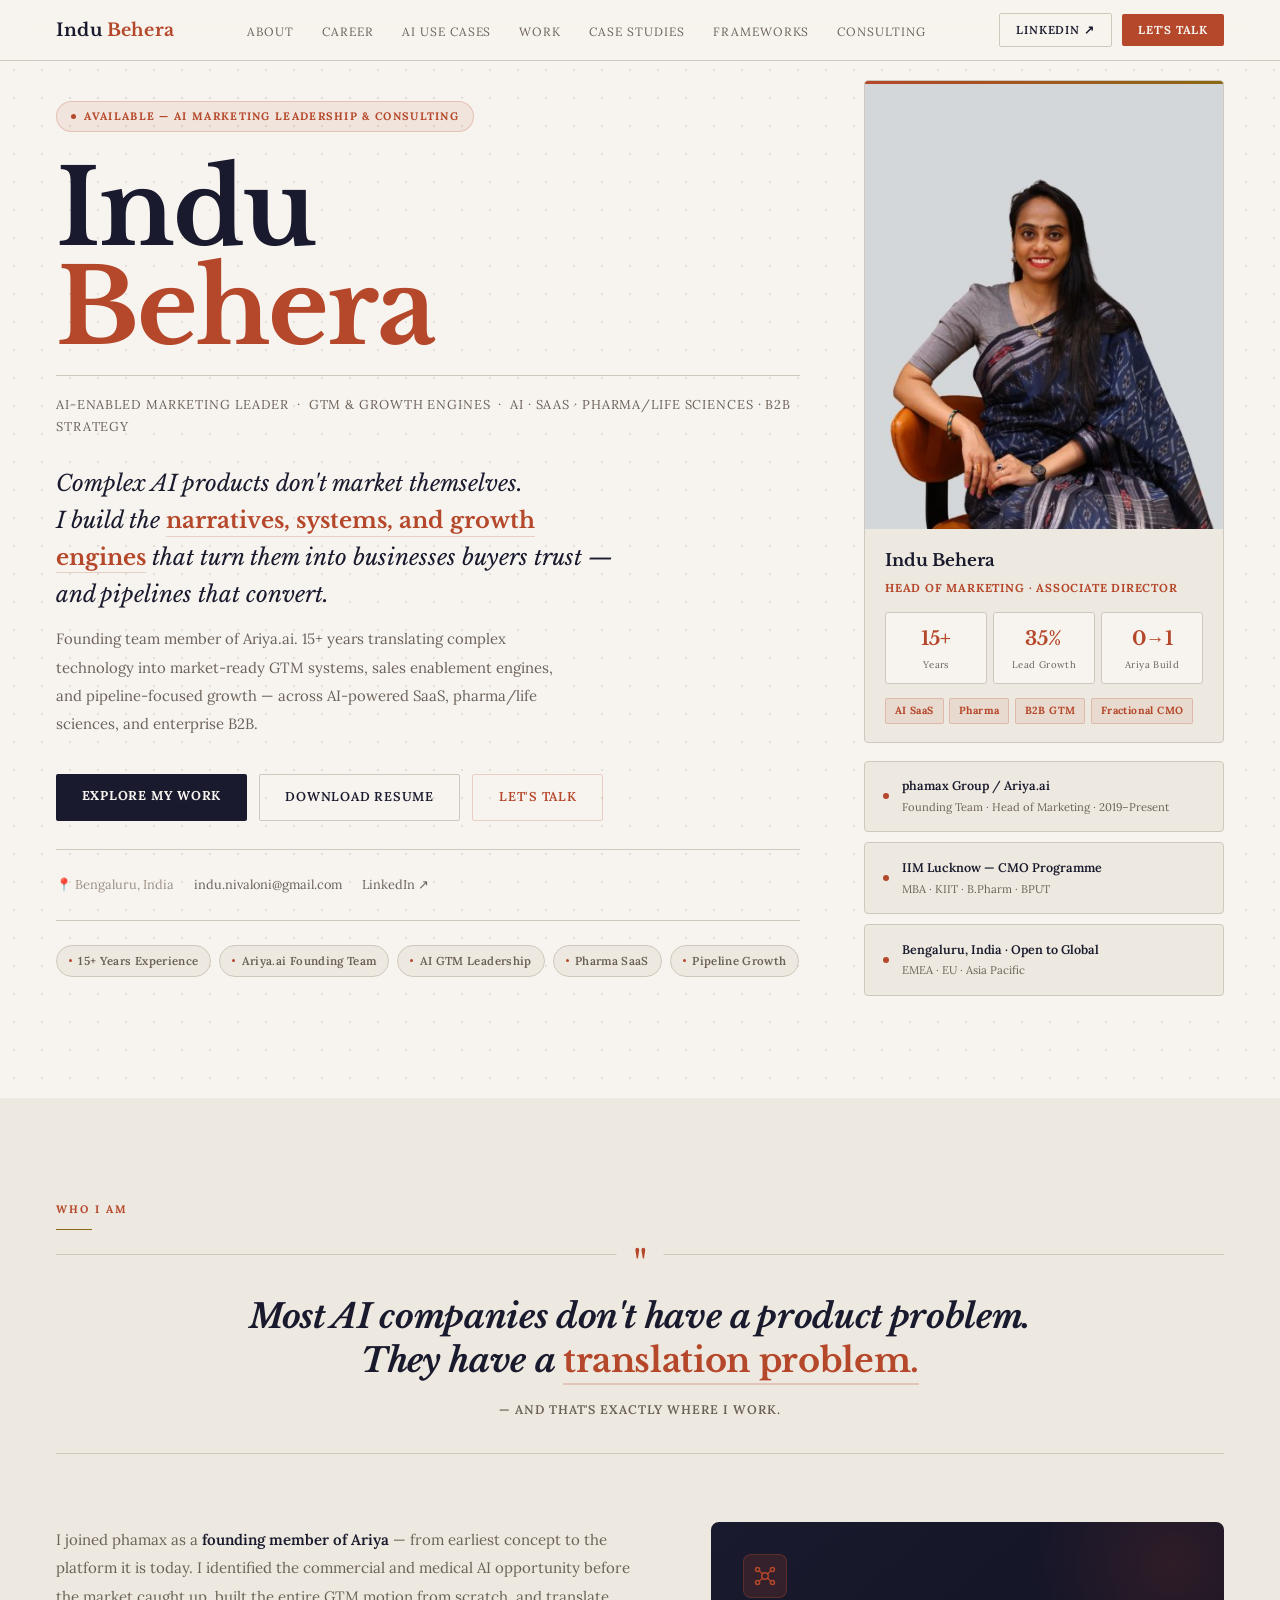
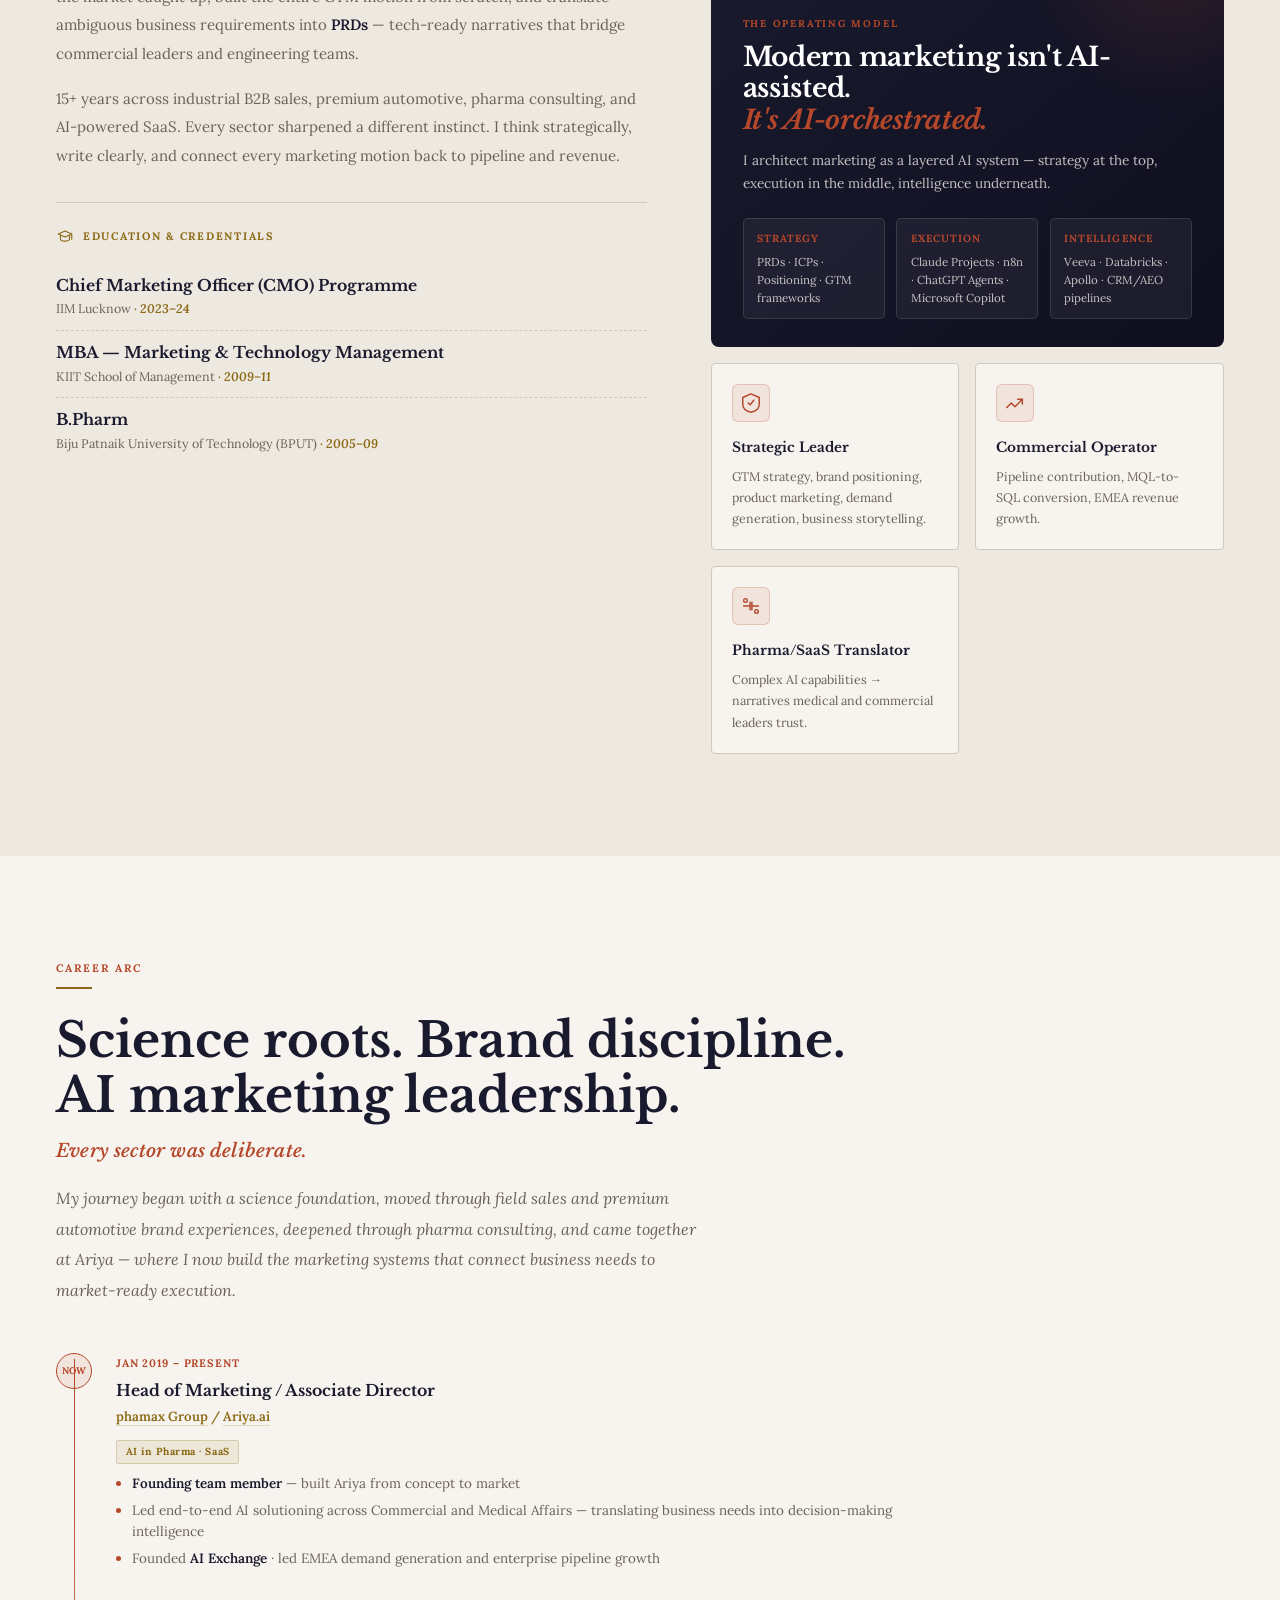
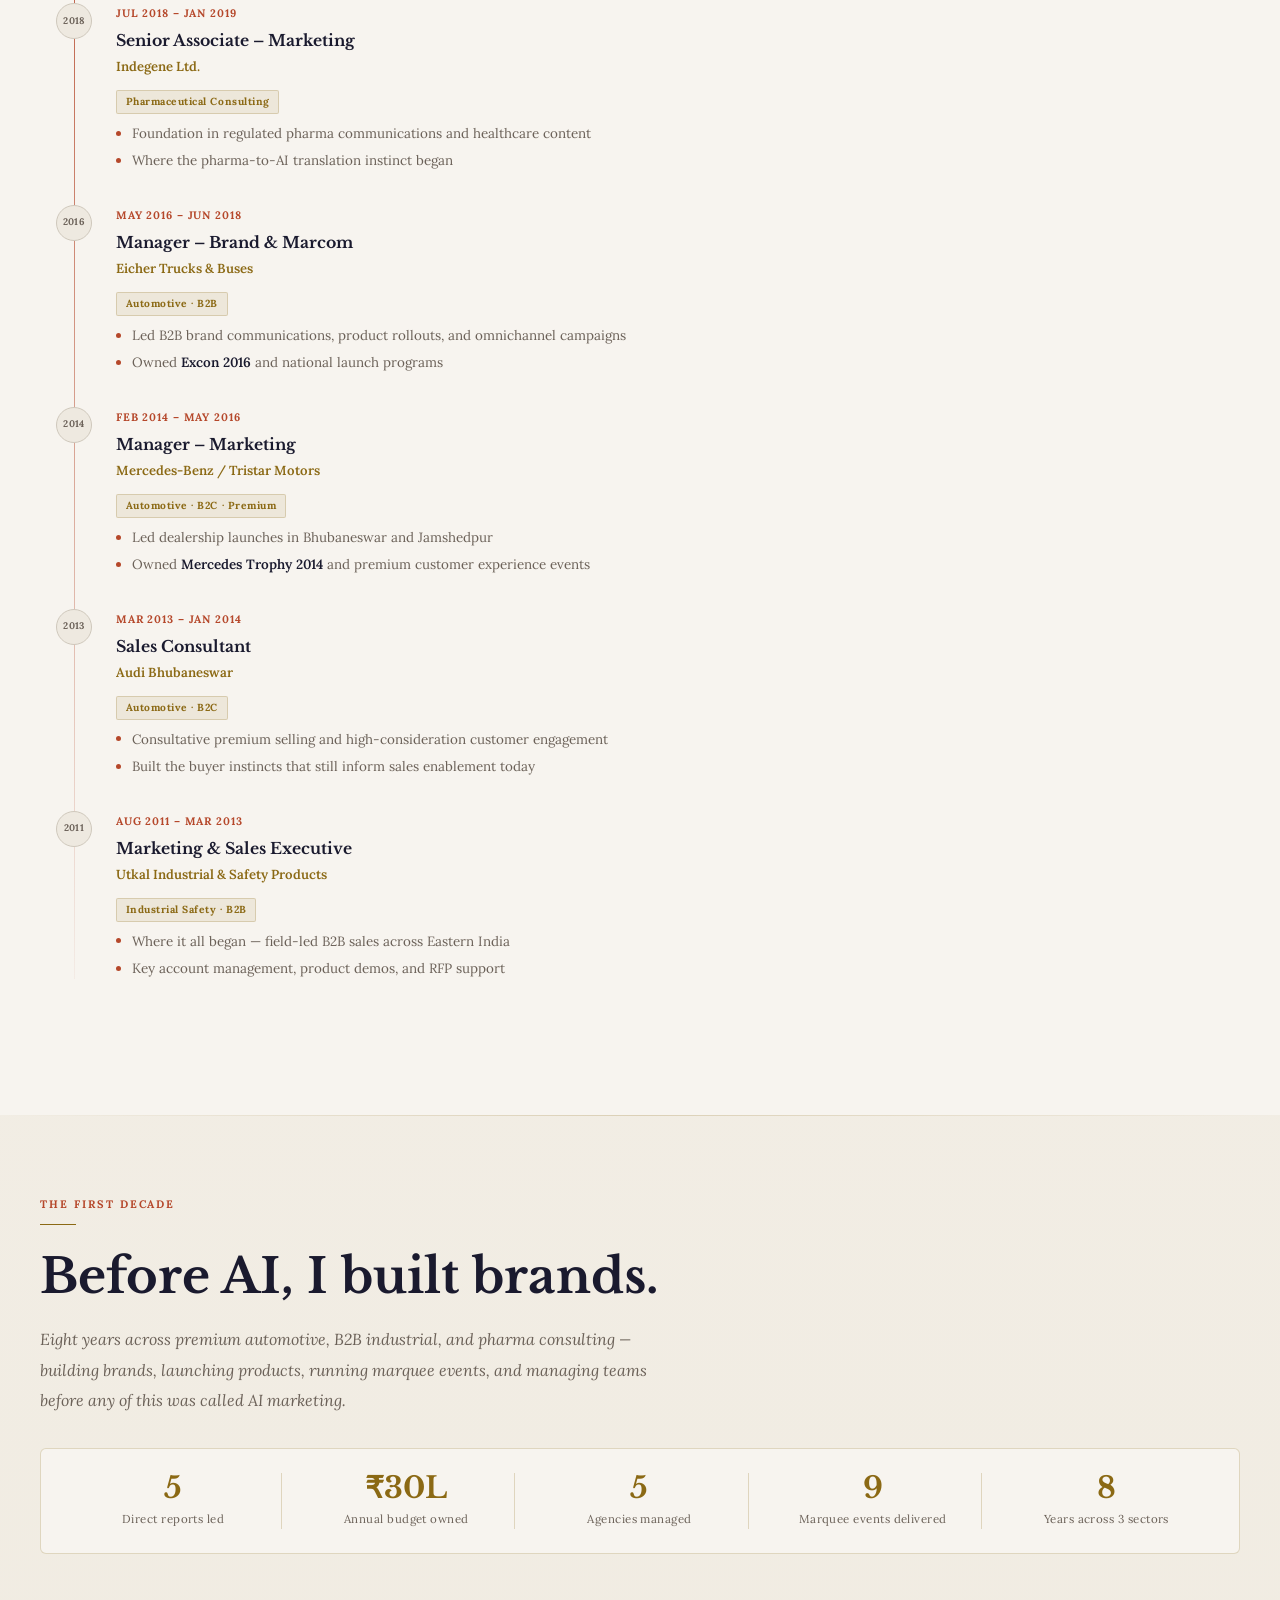
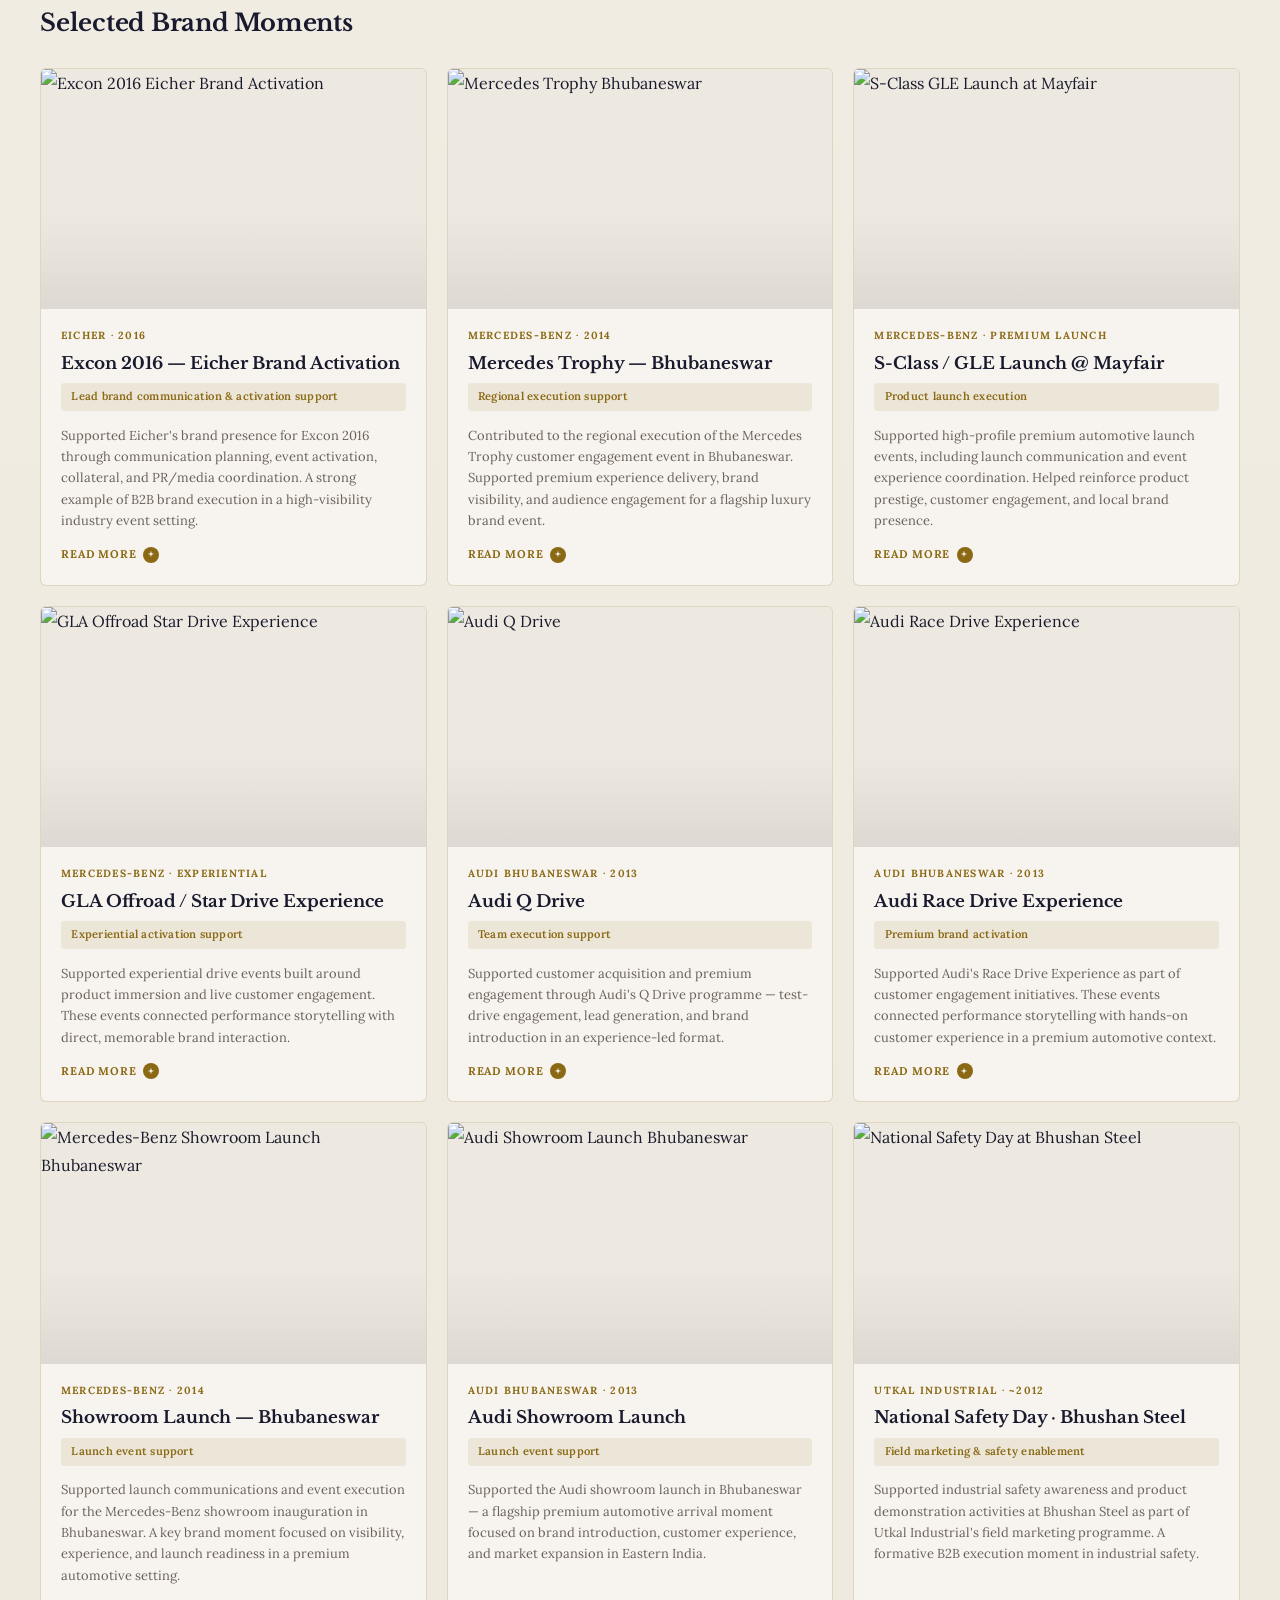
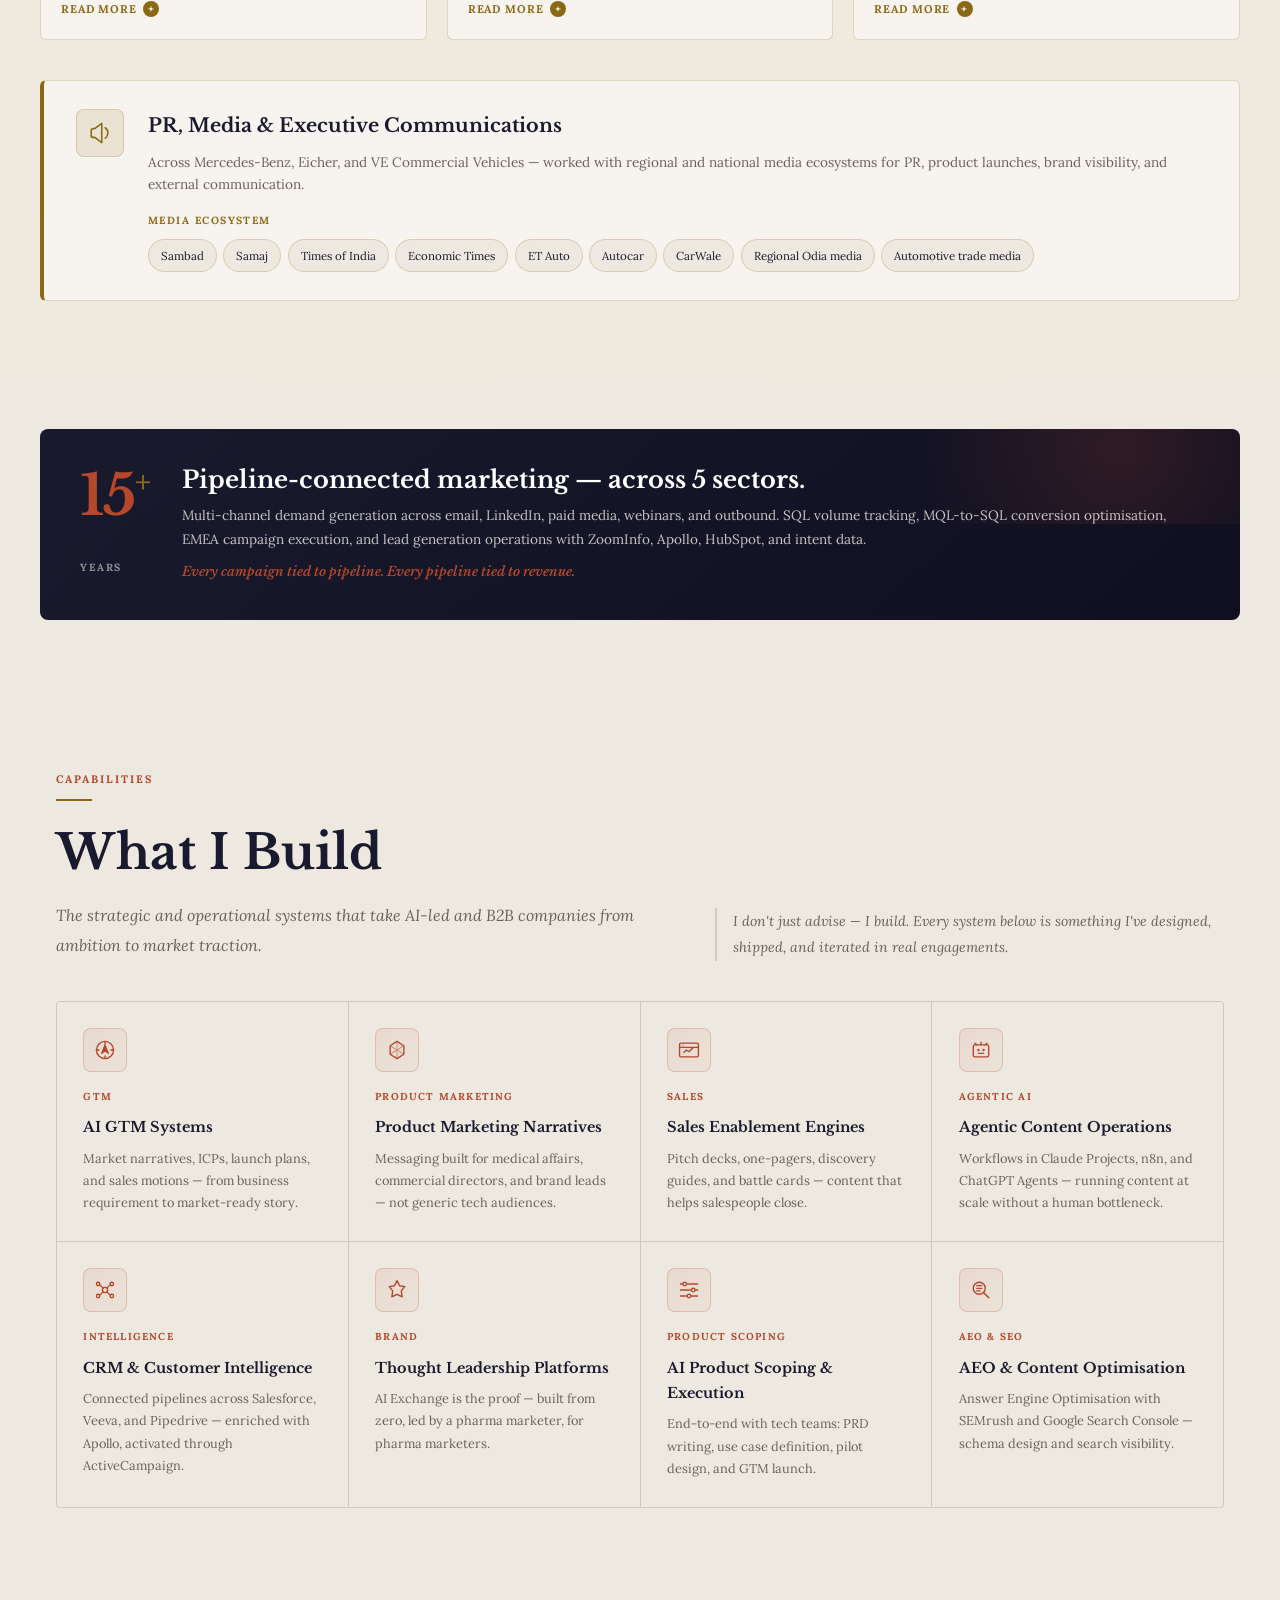
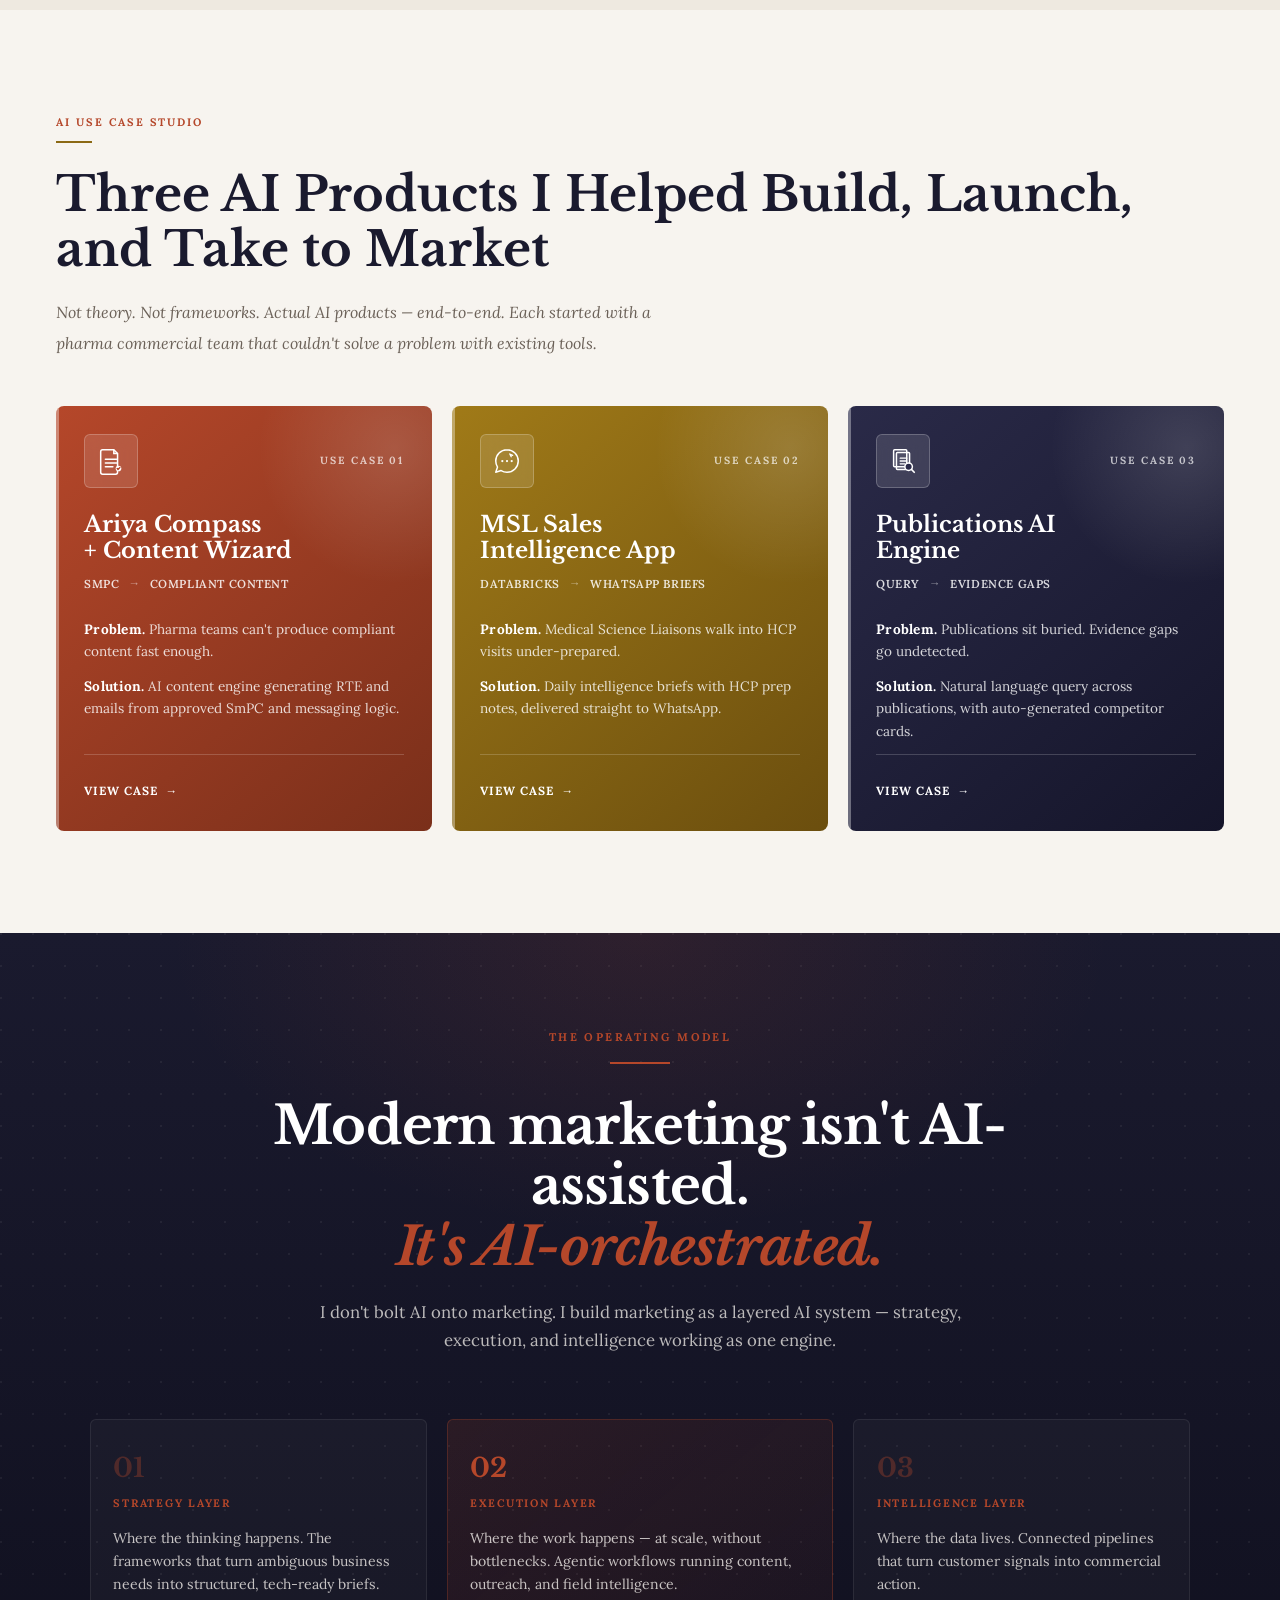
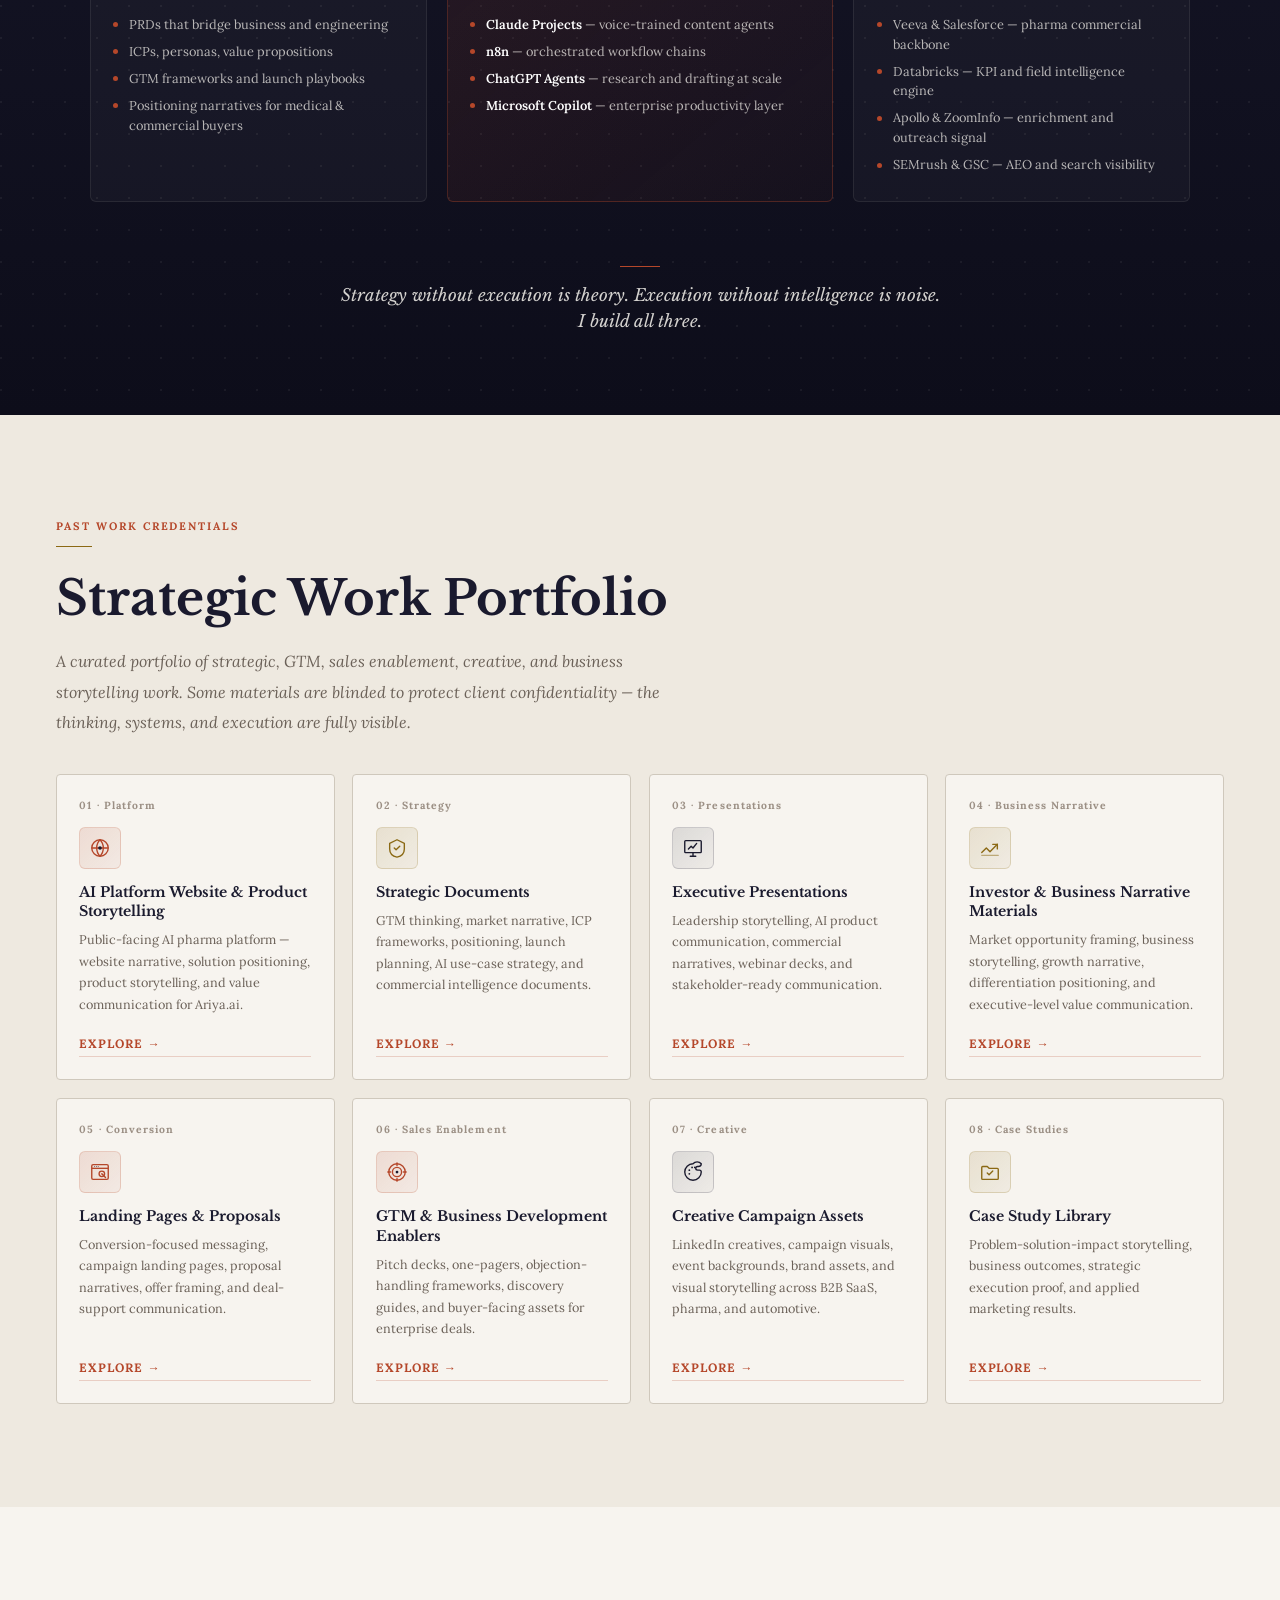
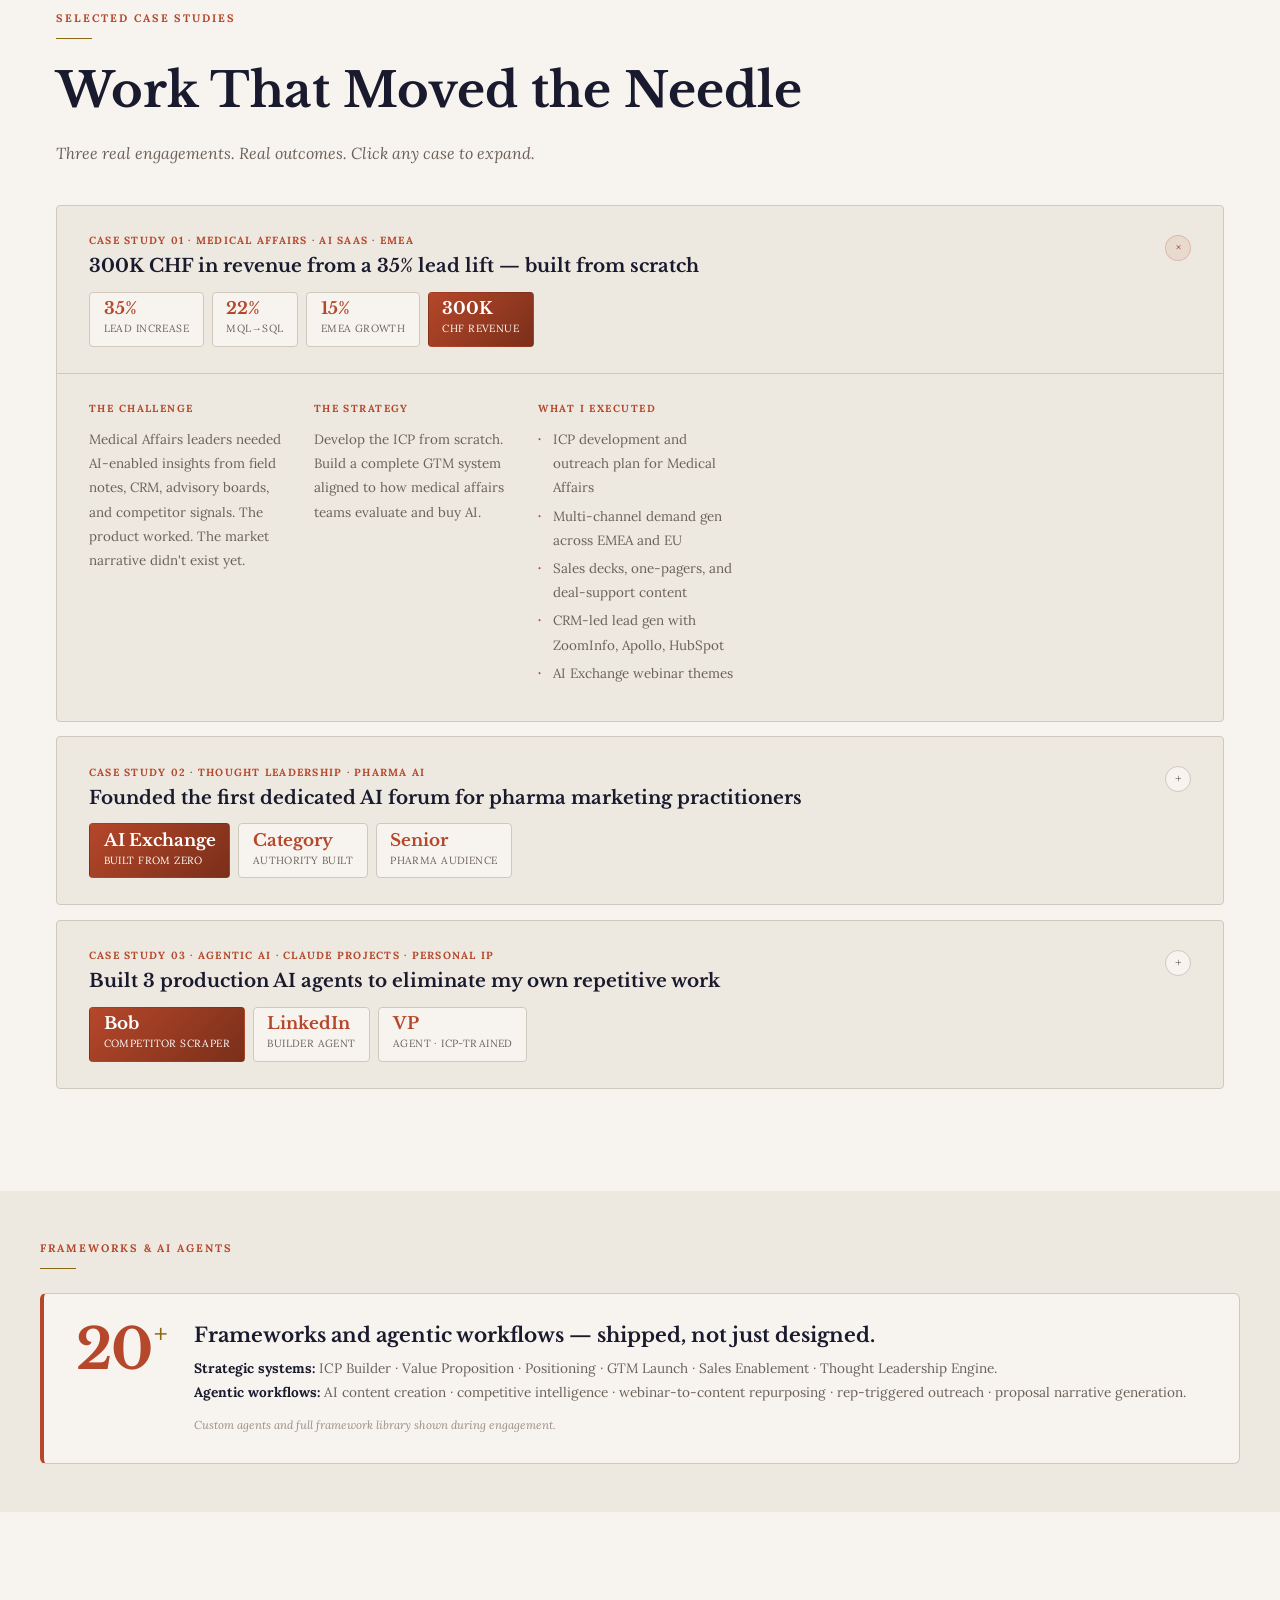
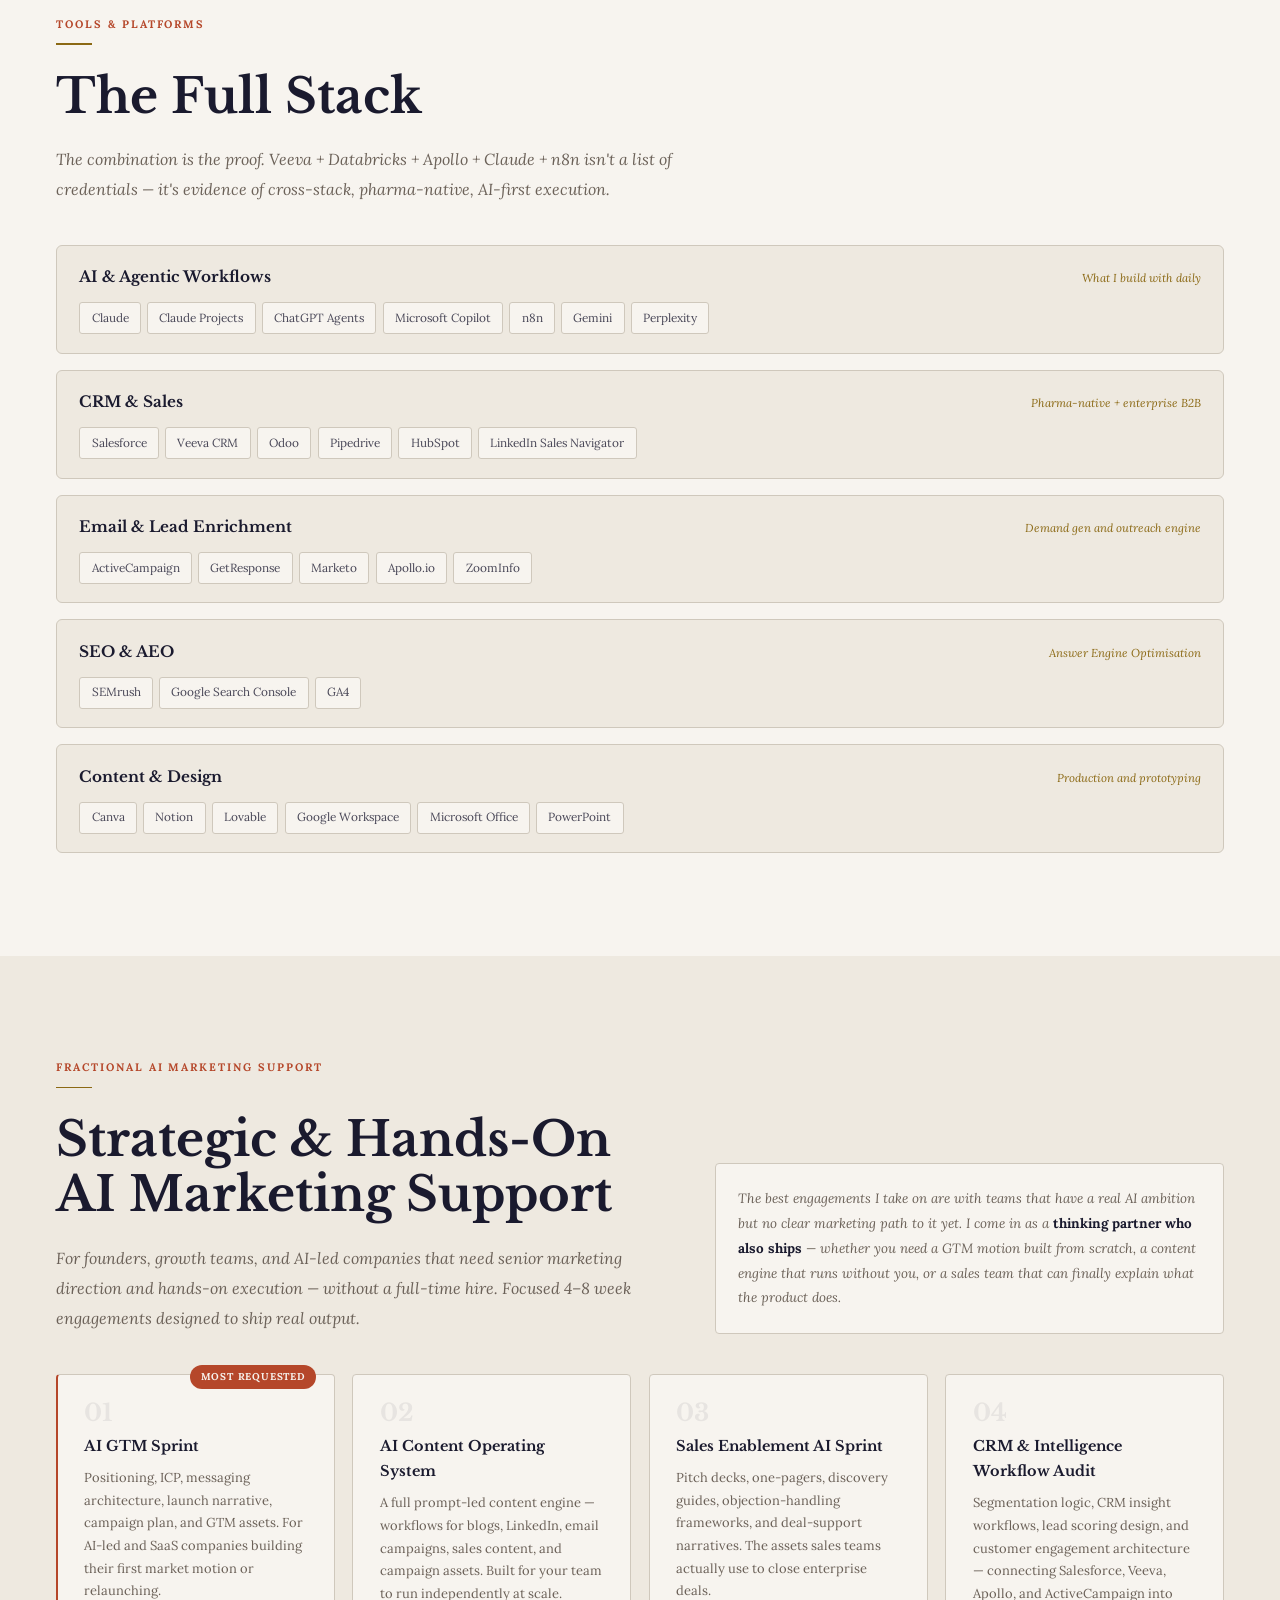
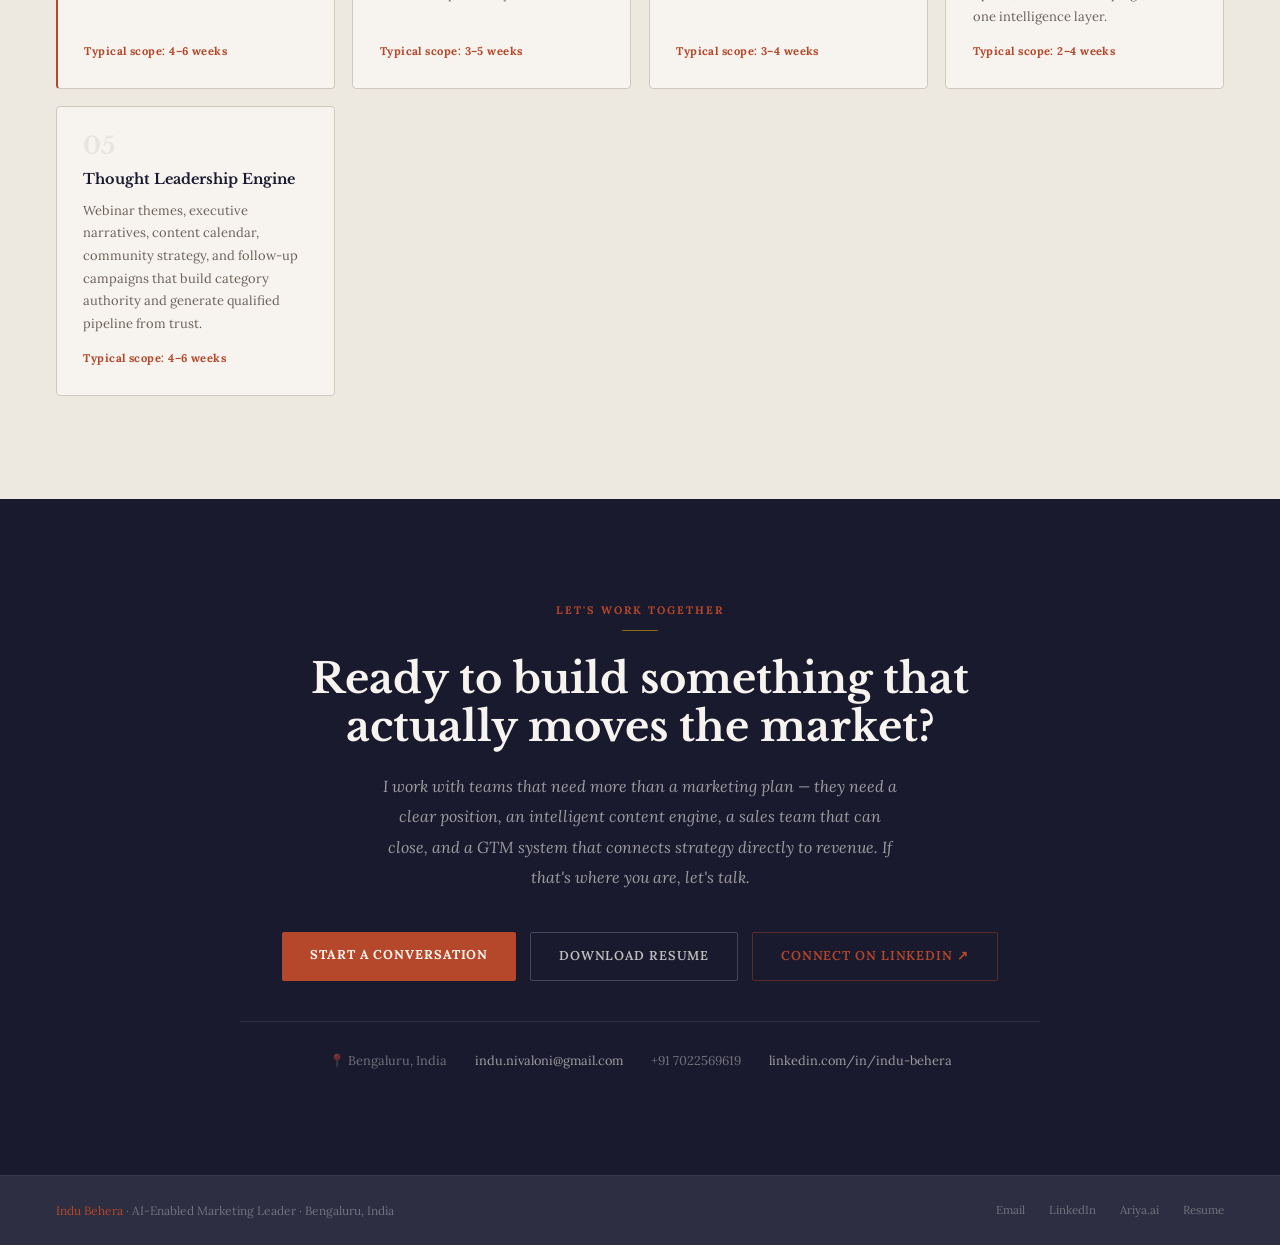
==== commit 5db3c4b8: "Update index.html V9 portfolio HTML content updated here" ====
--- a/index.html
+++ b/index.html
@@ -222,7 +222,7 @@
 
 /* ── CAREER ── */
 #career-arc{background:var(--parch)}
-.career-layout{display:grid;grid-template-columns:1fr 270px;gap:3rem;align-items:start;margin-top:3rem}
+.career-layout{display:block;margin-top:3rem;max-width:880px}
 @media(max-width:900px){.career-layout{grid-template-columns:1fr}}
 .timeline{position:relative}
 .timeline::before{content:'';position:absolute;left:18px;top:6px;bottom:0;width:1px;background:linear-gradient(to bottom,var(--verm),rgba(181,71,42,.05))}
@@ -257,31 +257,168 @@
 .bc h3{font-size:.9rem;font-weight:700;color:var(--ink);margin-bottom:.45rem;font-family:var(--font-display)}
 .bc p{font-size:.8rem;color:var(--muted);line-height:1.75;font-family:var(--font-body)}
 
-/* ── AI USE CASES ── */
-#ai-use-cases{background:var(--parch)}
-.uc-nav{display:flex;gap:.4rem;margin-top:2.5rem;flex-wrap:wrap;border-bottom:1px solid var(--border-warm);padding-bottom:.4rem}
-.uc-tab{background:transparent;border:none;color:var(--muted);padding:.5rem 1rem .6rem;font-family:var(--font-body);font-size:.77rem;font-weight:600;letter-spacing:.05em;cursor:pointer;transition:all .2s;border-bottom:2px solid transparent;margin-bottom:-1px;text-transform:uppercase}
-.uc-tab.on{color:var(--verm);border-bottom-color:var(--verm)}
-.uc-tab:hover{color:var(--ink)}
-.uc-panels{margin-top:1.75rem}
-.uc-panel{display:none}
-.uc-panel.on{display:grid;grid-template-columns:1.1fr 1fr;gap:1.5rem}
-@media(max-width:760px){.uc-panel.on{grid-template-columns:1fr}}
-.uc-main{background:var(--parch-warm);border:1px solid var(--border-warm);border-radius:4px;padding:2rem;position:relative;overflow:hidden}
-.uc-main::before{content:'';position:absolute;top:0;left:0;right:0;height:2.5px;background:linear-gradient(90deg,var(--verm),var(--ochre))}
-.uc-big-n{font-family:var(--font-display);font-size:5rem;font-weight:700;color:rgba(26,26,46,.05);line-height:1;margin-bottom:-.8rem}
-.uc-main h3{font-family:var(--font-display);font-size:1.45rem;font-weight:700;color:var(--ink);margin-bottom:.25rem}
-.uc-tagline{font-size:.82rem;color:var(--ochre);font-style:italic;margin-bottom:1.4rem;font-family:var(--font-body)}
-.uc-bh{font-size:.65rem;font-weight:700;letter-spacing:.14em;text-transform:uppercase;color:var(--verm);margin-bottom:.45rem;margin-top:1.1rem;font-family:var(--font-body)}
-.uc-txt{font-size:.86rem;color:var(--muted);line-height:1.85;font-family:var(--font-body)}
-.uc-side{display:flex;flex-direction:column;gap:.9rem}
-.uc-sc{background:var(--parch-warm);border:1px solid var(--border-warm);border-radius:4px;padding:1.15rem}
-.uc-sc h4{font-size:.75rem;font-weight:700;color:var(--ink);margin-bottom:.6rem;font-family:var(--font-display)}
-.uc-list{list-style:none;padding:0;display:flex;flex-direction:column;gap:.4rem}
-.uc-list li{font-size:.8rem;color:var(--muted);padding-left:1rem;position:relative;line-height:1.55;font-family:var(--font-body)}
-.uc-list li::before{content:'→';position:absolute;left:0;color:var(--verm);font-size:.7rem;top:.1em}
-.uc-val-grid{display:grid;grid-template-columns:1fr 1fr;gap:.4rem}
-.uc-val{background:var(--parch);border:1px solid var(--border-warm);border-radius:3px;padding:.6rem .7rem;font-size:.73rem;color:var(--muted);line-height:1.4;font-family:var(--font-body)}
+/* ── AI USE CASE CARDS (NEW) ── */
+.uc-card-grid{display:grid;grid-template-columns:repeat(3,1fr);gap:1.25rem;margin-top:3rem}
+@media(max-width:900px){.uc-card-grid{grid-template-columns:1fr;gap:1rem}}
+.uc-card{
+  position:relative;border-radius:8px;padding:1.75rem;cursor:pointer;
+  display:flex;flex-direction:column;
+  min-height:360px;overflow:hidden;
+  transition:transform .3s cubic-bezier(.2,.8,.2,1),box-shadow .3s ease;
+  color:#fff;font-family:var(--font-body);
+}
+.uc-card:hover{transform:translateY(-6px);box-shadow:0 22px 50px rgba(26,26,46,.22)}
+.uc-card:focus-visible{outline:2px solid var(--verm);outline-offset:3px}
+.uc-card.compass{background:linear-gradient(140deg,#b5472a 0%,#7a2f1a 100%)}
+.uc-card.msl{background:linear-gradient(140deg,#a07a18 0%,#6b4e0e 100%)}
+.uc-card.pubs{background:linear-gradient(140deg,#2a2a48 0%,#15152a 100%)}
+
+.uc-card-bg-pattern{
+  position:absolute;top:-30%;right:-30%;width:80%;height:80%;
+  background:radial-gradient(circle,rgba(255,255,255,.14) 0%,transparent 60%);
+  pointer-events:none;
+}
+.uc-card::after{
+  content:'';position:absolute;left:0;top:0;bottom:0;width:3px;
+  background:rgba(255,255,255,.35);
+}
+
+.uc-card-top{
+  display:flex;justify-content:space-between;align-items:center;
+  position:relative;z-index:2;margin-bottom:1.5rem;
+}
+.uc-card-icon{
+  width:54px;height:54px;border-radius:6px;
+  background:rgba(255,255,255,.12);
+  border:1px solid rgba(255,255,255,.22);
+  display:flex;align-items:center;justify-content:center;
+  backdrop-filter:blur(8px);
+}
+.uc-card-icon svg{width:30px;height:30px}
+.uc-card-meta{
+  font-size:.65rem;font-weight:700;letter-spacing:.18em;
+  color:rgba(255,255,255,.7);font-family:var(--font-body);
+}
+
+.uc-card-body{position:relative;z-index:2;flex:1}
+.uc-card-body h3{
+  font-family:var(--font-display);font-size:1.4rem;font-weight:700;
+  line-height:1.15;color:#fff;margin-bottom:.65rem;
+}
+.uc-card-tag{
+  font-size:.72rem;font-weight:600;letter-spacing:.05em;
+  color:rgba(255,255,255,.85);
+  text-transform:uppercase;margin-bottom:1.5rem;
+  font-family:var(--font-body);
+}
+.uc-card-tag span{
+  display:inline-block;margin:0 .35rem;
+  color:rgba(255,255,255,.5);transform:translateY(-1px);
+}
+.uc-card-problem,.uc-card-solution{
+  font-size:.85rem;color:rgba(255,255,255,.82);
+  line-height:1.65;margin-bottom:.75rem;
+  font-family:var(--font-body);
+}
+.uc-card-problem strong,.uc-card-solution strong{
+  color:#fff;font-weight:700;letter-spacing:.02em;
+}
+
+.uc-card-footer{
+  position:relative;z-index:2;
+  padding-top:1.25rem;margin-top:auto;
+  border-top:1px solid rgba(255,255,255,.18);
+}
+.uc-card-cta{
+  font-size:.74rem;font-weight:700;letter-spacing:.08em;
+  text-transform:uppercase;color:#fff;
+  display:inline-flex;align-items:center;gap:.5rem;
+  font-family:var(--font-body);
+}
+.uc-arrow{display:inline-block;transition:transform .25s}
+.uc-card:hover .uc-arrow{transform:translateX(4px)}
+
+
+/* ── MODAL ── */
+.uc-modal{
+  display:none;position:fixed;inset:0;z-index:9999;
+  background:rgba(26,26,46,.78);backdrop-filter:blur(6px);
+  padding:clamp(1rem,4vw,3rem);
+  overflow-y:auto;
+  animation:modalFade .25s ease;
+}
+.uc-modal.open{display:flex;align-items:flex-start;justify-content:center}
+@keyframes modalFade{from{opacity:0}to{opacity:1}}
+
+.uc-modal-box{
+  background:var(--parch);border-radius:8px;
+  max-width:880px;width:100%;
+  position:relative;overflow:hidden;
+  box-shadow:0 30px 80px rgba(0,0,0,.4);
+  animation:modalSlide .3s cubic-bezier(.2,.8,.2,1);
+  margin:auto;
+}
+@keyframes modalSlide{from{transform:translateY(20px);opacity:0}to{transform:none;opacity:1}}
+
+.uc-modal-close{
+  position:absolute;top:1rem;right:1rem;z-index:10;
+  width:36px;height:36px;border-radius:50%;
+  background:rgba(255,255,255,.95);color:var(--ink);
+  border:1px solid var(--border-warm);
+  font-size:1.3rem;line-height:1;cursor:pointer;
+  display:flex;align-items:center;justify-content:center;
+  transition:all .2s;font-family:var(--font-body);
+}
+.uc-modal-close:hover{background:var(--verm);color:#fff;border-color:var(--verm);transform:rotate(90deg)}
+
+.uc-modal-content{display:none}
+.uc-modal-content.show{display:block}
+
+.uc-modal-header{
+  padding:2rem;color:#fff;
+  display:flex;align-items:center;gap:1.5rem;
+}
+.uc-modal-header.compass{background:linear-gradient(140deg,#b5472a 0%,#7a2f1a 100%)}
+.uc-modal-header.msl{background:linear-gradient(140deg,#a07a18 0%,#6b4e0e 100%)}
+.uc-modal-header.pubs{background:linear-gradient(140deg,#2a2a48 0%,#15152a 100%)}
+
+.uc-modal-icon{
+  width:64px;height:64px;border-radius:8px;flex-shrink:0;
+  background:rgba(255,255,255,.14);border:1px solid rgba(255,255,255,.22);
+  display:flex;align-items:center;justify-content:center;
+}
+.uc-modal-icon svg{width:36px;height:36px}
+.uc-modal-meta{
+  font-size:.65rem;font-weight:700;letter-spacing:.18em;
+  color:rgba(255,255,255,.7);margin-bottom:.3rem;font-family:var(--font-body);
+}
+.uc-modal-header h3{
+  font-family:var(--font-display);font-size:1.55rem;font-weight:700;
+  color:#fff;margin-bottom:.3rem;line-height:1.2;
+}
+.uc-modal-tagline{
+  font-size:.82rem;color:rgba(255,255,255,.85);
+  font-style:italic;font-family:var(--font-body);
+}
+@media(max-width:640px){
+  .uc-modal-header{flex-direction:column;align-items:flex-start;padding:1.5rem}
+  .uc-modal-header h3{font-size:1.3rem}
+}
+
+.uc-modal-body{padding:2rem}
+.uc-modal-section{margin-bottom:1.5rem}
+.uc-modal-section .uc-bh{margin-top:0}
+.uc-modal-section p{
+  font-size:.88rem;color:var(--muted);line-height:1.85;
+  font-family:var(--font-body);
+}
+.uc-modal-grid{display:grid;grid-template-columns:1fr 1fr;gap:1.25rem;margin-top:1.5rem}
+@media(max-width:640px){.uc-modal-grid{grid-template-columns:1fr}}
+.uc-modal-block{background:var(--parch-warm);border:1px solid var(--border-warm);border-radius:6px;padding:1.25rem}
+.uc-modal-block h4{font-size:.75rem;font-weight:700;color:var(--ink);margin-bottom:.7rem;font-family:var(--font-display)}
+
+body.no-scroll{overflow:hidden}
+
 
 /* ── PROOF GRID ── */
 #proof-grid{background:var(--parch-warm)}
@@ -386,6 +523,594 @@
 .foot-links{display:flex;gap:1.5rem}
 .foot-links a{font-size:.72rem;color:rgba(247,244,239,.35);transition:color .2s;font-family:var(--font-body)}
 .foot-links a:hover{color:rgba(247,244,239,.75)}
+
+/* ── ICON BOXES (UC + PROOF) ── */
+.uc-icon-row{display:flex;align-items:center;gap:1rem;margin-bottom:1rem}
+.uc-icon-box{width:64px;height:64px;border-radius:8px;display:flex;align-items:center;justify-content:center;flex-shrink:0;position:relative;overflow:hidden}
+.uc-icon-box svg{width:36px;height:36px;position:relative;z-index:2}
+.uc-icon-box.compass{background:linear-gradient(135deg,#b5472a 0%,#7a2f1a 100%);box-shadow:0 4px 14px rgba(181,71,42,.18)}
+.uc-icon-box.msl{background:linear-gradient(135deg,#a07a18 0%,#6b4e0e 100%);box-shadow:0 4px 14px rgba(139,105,20,.2)}
+.uc-icon-box.pubs{background:linear-gradient(135deg,#2a2a48 0%,#15152a 100%);box-shadow:0 4px 14px rgba(26,26,46,.25)}
+.uc-icon-box::after{content:'';position:absolute;top:-20%;right:-20%;width:60%;height:60%;background:radial-gradient(circle,rgba(255,255,255,.15) 0%,transparent 70%);pointer-events:none}
+.uc-tag-num{font-size:.65rem;font-weight:700;letter-spacing:.14em;text-transform:uppercase;color:var(--verm);margin-bottom:.3rem;font-family:var(--font-body)}
+
+/* ── PROOF CARD ICONS ── */
+.pc-icon{width:42px;height:42px;border-radius:6px;display:flex;align-items:center;justify-content:center;margin-bottom:.85rem;flex-shrink:0}
+.pc-icon svg{width:22px;height:22px}
+.pc-icon.platform{background:linear-gradient(135deg,rgba(181,71,42,.14),rgba(181,71,42,.06));border:1px solid rgba(181,71,42,.18)}
+.pc-icon.platform svg{stroke:#b5472a}
+.pc-icon.strategy{background:linear-gradient(135deg,rgba(139,105,20,.14),rgba(139,105,20,.06));border:1px solid rgba(139,105,20,.18)}
+.pc-icon.strategy svg{stroke:#8b6914}
+.pc-icon.presentation{background:linear-gradient(135deg,rgba(26,26,46,.12),rgba(26,26,46,.04));border:1px solid rgba(26,26,46,.15)}
+.pc-icon.presentation svg{stroke:#1a1a2e}
+.pc-icon.investor{background:linear-gradient(135deg,rgba(139,105,20,.14),rgba(139,105,20,.06));border:1px solid rgba(139,105,20,.18)}
+.pc-icon.investor svg{stroke:#8b6914}
+.pc-icon.landing{background:linear-gradient(135deg,rgba(181,71,42,.14),rgba(181,71,42,.06));border:1px solid rgba(181,71,42,.18)}
+.pc-icon.landing svg{stroke:#b5472a}
+.pc-icon.sales{background:linear-gradient(135deg,rgba(181,71,42,.14),rgba(181,71,42,.06));border:1px solid rgba(181,71,42,.18)}
+.pc-icon.sales svg{stroke:#b5472a}
+.pc-icon.creative{background:linear-gradient(135deg,rgba(26,26,46,.12),rgba(26,26,46,.04));border:1px solid rgba(26,26,46,.15)}
+.pc-icon.creative svg{stroke:#1a1a2e}
+.pc-icon.casestudy{background:linear-gradient(135deg,rgba(139,105,20,.14),rgba(139,105,20,.06));border:1px solid rgba(139,105,20,.18)}
+.pc-icon.casestudy svg{stroke:#8b6914}
+.pc:hover .pc-icon{transform:scale(1.06);transition:transform .25s}
+
+
+/* ── ABOUT PULL QUOTE ── */
+.about-pullquote{
+  position:relative;text-align:center;
+  padding:2.5rem 2rem 2rem;margin:1.5rem 0 3rem;
+  border-top:1px solid var(--border-warm);border-bottom:1px solid var(--border-warm);
+}
+.about-pullquote .quote-mark{
+  position:absolute;top:-.5rem;left:50%;transform:translateX(-50%);
+  background:var(--parch-warm);padding:0 1rem;
+  font-family:var(--font-display);font-size:2.5rem;color:var(--verm);
+  line-height:1;
+}
+.about-pullquote p{
+  font-family:var(--font-display);font-size:clamp(1.4rem,3.2vw,2.1rem);
+  font-weight:700;color:var(--ink);line-height:1.3;
+  font-style:italic;letter-spacing:-.01em;
+}
+.about-pullquote p em{font-style:normal;color:var(--verm);border-bottom:2px solid var(--verm-border);padding-bottom:.05em}
+.about-pullquote .quote-sub{
+  display:block;margin-top:1rem;
+  font-size:.78rem;color:var(--muted);
+  letter-spacing:.08em;text-transform:uppercase;font-weight:600;
+  font-family:var(--font-body);
+}
+
+/* ── EDU PILLS ── */
+.edu-pills{display:flex;flex-wrap:wrap;gap:.65rem;margin-top:2rem;padding-top:1.5rem;border-top:1px solid var(--border-warm)}
+.edu-pill{
+  display:flex;align-items:center;gap:.65rem;
+  background:var(--parch);border:1px solid var(--border-warm);
+  border-radius:100px;padding:.55rem 1rem;
+  transition:all .2s;
+}
+.edu-pill:hover{border-color:var(--ochre-border);background:var(--ochre-soft)}
+.edu-pill svg{width:18px;height:18px;color:var(--ochre);flex-shrink:0}
+.edu-pill strong{font-size:.78rem;font-weight:700;color:var(--ink);display:block;font-family:var(--font-body)}
+.edu-pill span{font-size:.7rem;color:var(--muted);font-family:var(--font-body)}
+
+/* ── CRED CARD ICONS ── */
+.cred-c-icon{width:38px;height:38px;border-radius:6px;background:var(--verm-soft);border:1px solid var(--verm-border);display:flex;align-items:center;justify-content:center;color:var(--verm);margin-bottom:.85rem}
+.cred-c-icon svg{width:22px;height:22px}
+.cred-c .cred-c-rule{display:none}
+
+/* ── TIMELINE BULLETS ── */
+.tl-bullets{list-style:none;padding:0;margin:0;display:flex;flex-direction:column;gap:.4rem}
+.tl-bullets li{
+  font-size:.84rem;color:var(--muted);line-height:1.55;
+  padding-left:1rem;position:relative;font-family:var(--font-body);
+}
+.tl-bullets li::before{content:'';position:absolute;left:0;top:.55em;width:5px;height:5px;border-radius:50%;background:var(--verm)}
+.tl-bullets li strong{color:var(--ink);font-weight:600}
+
+/* ── WHAT I BUILD ICONS ── */
+.bc-icon{
+  width:44px;height:44px;border-radius:8px;
+  background:linear-gradient(135deg,var(--verm-soft),rgba(181,71,42,.04));
+  border:1px solid var(--verm-border);
+  display:flex;align-items:center;justify-content:center;
+  color:var(--verm);margin-bottom:1rem;
+  transition:all .25s;
+}
+.bc-icon svg{width:24px;height:24px}
+.bc:hover .bc-icon{transform:scale(1.08);background:var(--verm);color:#fff}
+
+/* ── CASE STUDY STATS ── */
+.cs-stats{display:flex;flex-wrap:wrap;gap:.5rem;margin-top:.85rem}
+.cs-stat{
+  display:inline-flex;flex-direction:column;
+  background:var(--parch);border:1px solid var(--border-warm);
+  padding:.45rem .85rem;border-radius:4px;min-width:80px;
+}
+.cs-stat.ribbon{
+  background:linear-gradient(135deg,var(--verm),#7a2f1a);
+  border-color:transparent;
+}
+.cs-stat.ribbon .cs-stat-n,.cs-stat.ribbon .cs-stat-l{color:#fff}
+.cs-stat-n{
+  font-family:var(--font-display);font-size:1.05rem;font-weight:700;
+  color:var(--verm);line-height:1.1;
+}
+.cs-stat-l{
+  font-size:.65rem;color:var(--muted);letter-spacing:.04em;
+  text-transform:uppercase;margin-top:.1rem;font-family:var(--font-body);
+}
+
+
+/* ── ABOUT FEATURE CARD (NEW) ── */
+.cred-cards-v2{display:grid;grid-template-columns:1fr 1fr;gap:1rem;margin-top:1.25rem}
+@media(max-width:760px){.cred-cards-v2{grid-template-columns:1fr}}
+
+.cred-feature{
+  grid-column:1 / 3;
+  background:linear-gradient(140deg,#1a1a2e 0%,#0f0f20 100%);
+  color:#fff;border-radius:8px;padding:2rem 2rem 1.75rem;
+  position:relative;overflow:hidden;
+}
+@media(max-width:760px){.cred-feature{grid-column:auto;padding:1.5rem}}
+.cred-feature-glow{
+  position:absolute;top:-30%;right:-20%;width:60%;height:80%;
+  background:radial-gradient(circle,rgba(181,71,42,.16) 0%,transparent 60%);
+  pointer-events:none;
+}
+.cred-feature-icon{
+  width:44px;height:44px;border-radius:8px;
+  background:rgba(181,71,42,.18);border:1px solid rgba(181,71,42,.32);
+  display:flex;align-items:center;justify-content:center;
+  color:var(--verm);margin-bottom:1.1rem;position:relative;z-index:2;
+}
+.cred-feature-icon svg{width:26px;height:26px}
+.cred-feature-eyebrow{
+  font-size:.62rem;font-weight:700;letter-spacing:.18em;text-transform:uppercase;
+  color:var(--verm);margin-bottom:.5rem;font-family:var(--font-body);position:relative;z-index:2;
+}
+.cred-feature-h{
+  font-family:var(--font-display);font-size:clamp(1.25rem,2.4vw,1.65rem);
+  font-weight:700;line-height:1.2;color:#fff;margin-bottom:.85rem;
+  letter-spacing:-.01em;position:relative;z-index:2;
+}
+.cred-feature-h em{color:var(--verm);font-style:italic}
+.cred-feature-lead{
+  font-size:.85rem;color:rgba(247,244,239,.78);line-height:1.65;
+  margin-bottom:1.5rem;font-family:var(--font-body);position:relative;z-index:2;
+}
+.cred-layers{display:grid;grid-template-columns:repeat(3,1fr);gap:.7rem;position:relative;z-index:2}
+@media(max-width:640px){.cred-layers{grid-template-columns:1fr}}
+.cred-layer{
+  background:rgba(247,244,239,.05);border:1px solid rgba(247,244,239,.12);
+  border-radius:5px;padding:.7rem .85rem;
+}
+.cred-layer-h{
+  font-size:.65rem;font-weight:700;letter-spacing:.1em;text-transform:uppercase;
+  color:var(--verm);margin-bottom:.3rem;font-family:var(--font-body);
+}
+.cred-layer-b{
+  font-size:.72rem;color:rgba(247,244,239,.78);line-height:1.55;font-family:var(--font-body);
+}
+
+
+/* ── AI MANIFESTO DARK SECTION ── */
+.manifesto-dark{
+  position:relative;
+  background:linear-gradient(180deg,#1a1a2e 0%,#0d0d1a 100%);
+  color:var(--parch);padding:5.5rem 0 5rem;
+  overflow:hidden;
+}
+.manifesto-bg-grid{
+  position:absolute;inset:0;
+  background-image:radial-gradient(circle at 1px 1px,rgba(247,244,239,.06) 1px,transparent 0);
+  background-size:32px 32px;
+  pointer-events:none;
+}
+.manifesto-bg-glow{
+  position:absolute;top:-30%;left:50%;transform:translateX(-50%);
+  width:80%;height:60%;
+  background:radial-gradient(ellipse,rgba(181,71,42,.13) 0%,transparent 65%);
+  pointer-events:none;
+}
+.manifesto-inner{position:relative;z-index:2;text-align:center}
+.manifesto-eyebrow{
+  display:inline-block;
+  font-size:.7rem;font-weight:700;letter-spacing:.22em;text-transform:uppercase;
+  color:var(--verm);margin-bottom:.85rem;font-family:var(--font-body);
+}
+.manifesto-rule{
+  width:60px;height:2px;background:var(--verm);margin:0 auto 2rem;
+}
+.manifesto-h{
+  font-family:var(--font-display);
+  font-size:clamp(1.8rem,4.5vw,3.3rem);font-weight:700;line-height:1.15;
+  color:#fff;letter-spacing:-.015em;margin-bottom:1.25rem;max-width:880px;margin-left:auto;margin-right:auto;
+}
+.manifesto-h em{color:var(--verm);font-style:italic;display:inline-block}
+.manifesto-sub{
+  font-size:1.05rem;color:rgba(247,244,239,.74);line-height:1.7;
+  max-width:680px;margin:0 auto 4rem;font-family:var(--font-body);
+}
+@media(max-width:760px){.manifesto-sub{margin-bottom:2.5rem}}
+
+.manifesto-layers{
+  display:grid;grid-template-columns:1fr 1.15fr 1fr;gap:1.25rem;
+  text-align:left;max-width:1100px;margin:0 auto;
+}
+@media(max-width:900px){.manifesto-layers{grid-template-columns:1fr;gap:1rem}}
+.ml-col{
+  background:rgba(247,244,239,.03);
+  border:1px solid rgba(247,244,239,.08);
+  border-radius:6px;padding:1.6rem 1.4rem;
+  transition:all .3s;
+}
+.ml-col:hover{border-color:rgba(181,71,42,.35);background:rgba(247,244,239,.05);transform:translateY(-4px)}
+.ml-col.featured{
+  background:linear-gradient(140deg,rgba(181,71,42,.14),rgba(181,71,42,.04));
+  border-color:rgba(181,71,42,.32);
+}
+.ml-num{
+  font-family:var(--font-display);
+  font-size:1.65rem;font-weight:700;
+  color:rgba(181,71,42,.35);margin-bottom:.15rem;
+}
+.ml-col.featured .ml-num{color:var(--verm)}
+.ml-label{
+  font-size:.68rem;font-weight:700;letter-spacing:.16em;text-transform:uppercase;
+  color:var(--verm);margin-bottom:.85rem;font-family:var(--font-body);
+}
+.ml-desc{
+  font-size:.88rem;color:rgba(247,244,239,.78);line-height:1.65;
+  margin-bottom:1.15rem;font-family:var(--font-body);
+}
+.ml-list{
+  list-style:none;padding:0;display:flex;flex-direction:column;gap:.45rem;
+}
+.ml-list li{
+  font-size:.8rem;color:rgba(247,244,239,.72);line-height:1.55;
+  padding-left:1rem;position:relative;font-family:var(--font-body);
+}
+.ml-list li::before{
+  content:'';position:absolute;left:0;top:.6em;
+  width:5px;height:5px;border-radius:50%;background:var(--verm);
+}
+.ml-list li strong{color:#fff;font-weight:600}
+.ml-list li em{color:var(--verm);font-style:italic}
+
+.manifesto-signature{
+  margin-top:4rem;display:flex;flex-direction:column;align-items:center;gap:1rem;
+}
+.ms-line{width:40px;height:1px;background:var(--verm)}
+.ms-text{
+  font-family:var(--font-display);font-style:italic;
+  font-size:1.05rem;color:rgba(247,244,239,.85);line-height:1.55;text-align:center;
+  max-width:600px;
+}
+
+
+/* ── FRAMEWORKS COMPRESSED STRIP ── */
+.fw-compact{padding:3rem 0}
+.fw-strip{
+  display:flex;align-items:flex-start;gap:1.75rem;
+  background:var(--parch);
+  border:1px solid var(--border-warm);
+  border-left:4px solid var(--verm);
+  border-radius:6px;padding:1.75rem 2rem;margin-top:1.5rem;
+}
+@media(max-width:640px){.fw-strip{flex-direction:column;gap:1rem;padding:1.5rem}}
+.fw-strip-num{
+  font-family:var(--font-display);font-size:3.5rem;font-weight:700;
+  color:var(--verm);line-height:1;letter-spacing:-.02em;flex-shrink:0;
+}
+.fw-strip-num span{font-size:1.5rem;color:var(--ochre);vertical-align:top;margin-left:.1em}
+.fw-strip-body{flex:1}
+.fw-strip-h{
+  font-family:var(--font-display);font-size:1.25rem;font-weight:700;
+  color:var(--ink);margin-bottom:.55rem;line-height:1.3;
+}
+.fw-strip-p{
+  font-size:.85rem;color:var(--muted);line-height:1.75;font-family:var(--font-body);
+}
+.fw-strip-p strong{color:var(--ink);font-weight:700}
+.fw-strip-p em{color:var(--verm);font-style:italic;font-weight:600}
+.fw-strip-note{
+  font-size:.72rem;color:var(--muted-light);font-style:italic;
+  margin-top:.65rem;font-family:var(--font-body);
+}
+
+
+/* ── TOOLS V2 (tighter) ── */
+.tools-v2{margin-top:2.5rem;display:flex;flex-direction:column;gap:1rem}
+.tg-v2{
+  background:var(--parch-warm);
+  border:1px solid var(--border-warm);
+  border-radius:6px;padding:1.15rem 1.4rem;
+  transition:all .25s;
+}
+.tg-v2:hover{border-color:var(--verm-border);transform:translateX(2px)}
+.tg-v2-head{
+  display:flex;align-items:baseline;justify-content:space-between;
+  gap:1rem;margin-bottom:.7rem;flex-wrap:wrap;
+}
+.tg-v2-head h3{
+  font-family:var(--font-display);font-size:.95rem;font-weight:700;
+  color:var(--ink);margin:0;
+}
+.tg-v2-ctx{
+  font-size:.72rem;color:var(--ochre);font-style:italic;
+  font-family:var(--font-body);
+}
+.tg-v2 .sk-chips{display:flex;flex-wrap:wrap;gap:.4rem}
+.tg-v2 .sk{
+  background:var(--parch);border:1px solid var(--border-warm);
+  padding:.3rem .7rem;border-radius:3px;
+  font-size:.74rem;color:var(--ink-soft);font-family:var(--font-body);
+  transition:all .2s;
+}
+.tg-v2 .sk:hover{background:var(--verm);color:#fff;border-color:var(--verm)}
+
+
+/* ── STRONGER HOVER STATES (GLOBAL) ── */
+.pc:hover{transform:translateY(-6px);box-shadow:0 14px 32px rgba(181,71,42,.12);border-color:var(--verm)}
+.bc:hover{transform:translateY(-6px);box-shadow:0 14px 32px rgba(26,26,46,.1);border-color:var(--verm-border)}
+.bc{transition:all .3s cubic-bezier(.2,.8,.2,1)}
+.cred-c{transition:all .3s cubic-bezier(.2,.8,.2,1)}
+.cred-c:hover{transform:translateY(-3px);border-color:var(--verm-border)}
+.offer:hover{transform:translateY(-4px);box-shadow:0 12px 28px rgba(26,26,46,.08)}
+.cs-card:hover{box-shadow:0 8px 24px rgba(26,26,46,.06)}
+.pc-lnk:hover .uc-arrow,
+.pc:hover .pc-lnk{color:var(--verm)}
+
+
+/* ── BEFORE AI SECTION ── */
+.before-ai-bg{
+  background:linear-gradient(180deg,rgba(139,105,20,.05) 0%,rgba(139,105,20,.08) 100%);
+  padding:5rem 0 5rem;position:relative;
+}
+.before-ai-bg::before{
+  content:'';position:absolute;top:0;left:0;right:0;height:1px;
+  background:linear-gradient(90deg,transparent,var(--ochre-border),transparent);
+}
+
+/* Leadership stat strip */
+.leadership-strip{
+  display:grid;grid-template-columns:repeat(5,1fr);gap:1rem;
+  background:var(--parch);
+  border:1px solid var(--ochre-border);border-radius:6px;
+  padding:1.5rem;margin:2rem 0 3rem;
+}
+@media(max-width:760px){.leadership-strip{grid-template-columns:repeat(2,1fr);gap:1rem 1.5rem;padding:1.25rem}}
+.ls-item{text-align:center;border-right:1px solid var(--ochre-border);padding:0 .5rem}
+.ls-item:last-child{border-right:none}
+@media(max-width:760px){.ls-item{border-right:none}}
+.ls-n{
+  display:block;font-family:var(--font-display);
+  font-size:1.85rem;font-weight:700;color:var(--ochre);line-height:1;
+}
+.ls-l{
+  display:block;font-size:.72rem;color:var(--muted);
+  letter-spacing:.04em;margin-top:.4rem;font-family:var(--font-body);
+}
+
+.brand-grid-h{
+  font-family:var(--font-display);font-size:1.5rem;font-weight:700;
+  color:var(--ink);margin:2.5rem 0 1.5rem;letter-spacing:-.01em;
+}
+
+/* 3x3 brand moments grid */
+.brand-grid{
+  display:grid;grid-template-columns:repeat(3,1fr);gap:1.25rem;
+}
+@media(max-width:900px){.brand-grid{grid-template-columns:repeat(2,1fr)}}
+@media(max-width:580px){.brand-grid{grid-template-columns:1fr}}
+
+.bm-card{
+  background:var(--parch);
+  border:1px solid var(--ochre-border);
+  border-radius:6px;overflow:hidden;cursor:pointer;
+  transition:all .3s cubic-bezier(.2,.8,.2,1);
+  display:flex;flex-direction:column;
+}
+.bm-card:hover{
+  transform:translateY(-6px);
+  box-shadow:0 16px 40px rgba(139,105,20,.18);
+  border-color:var(--ochre);
+}
+.bm-card:focus-visible{outline:2px solid var(--ochre);outline-offset:3px}
+
+.bm-img-wrap{
+  position:relative;width:100%;aspect-ratio:16/10;
+  overflow:hidden;background:var(--parch-warm);
+}
+.bm-img-wrap::after{
+  content:'';position:absolute;inset:0;
+  background:linear-gradient(180deg,transparent 60%,rgba(26,26,46,.08));
+  pointer-events:none;
+}
+.bm-img-wrap img{
+  width:100%;height:100%;object-fit:cover;
+  transition:transform .5s ease;
+}
+.bm-card:hover .bm-img-wrap img{transform:scale(1.05)}
+
+.bm-body{padding:1.15rem 1.25rem 1.25rem;flex:1;display:flex;flex-direction:column}
+.bm-meta{
+  font-size:.65rem;color:var(--ochre);
+  letter-spacing:.12em;text-transform:uppercase;font-weight:700;
+  margin-bottom:.45rem;font-family:var(--font-body);
+}
+.bm-body h4{
+  font-family:var(--font-display);font-size:1.05rem;font-weight:700;
+  color:var(--ink);line-height:1.3;margin-bottom:.55rem;
+}
+.bm-tag{
+  display:inline-block;font-size:.7rem;font-weight:600;
+  background:rgba(139,105,20,.1);color:var(--ochre);
+  padding:.25rem .65rem;border-radius:3px;margin-bottom:.85rem;
+  letter-spacing:.02em;font-family:var(--font-body);
+}
+.bm-preview{
+  font-size:.81rem;color:var(--muted);line-height:1.65;
+  font-family:var(--font-body);
+}
+.bm-expand{
+  max-height:0;overflow:hidden;
+  transition:max-height .35s ease,margin-top .35s ease,opacity .25s;
+  opacity:0;
+}
+.bm-card.open .bm-expand{
+  max-height:300px;margin-top:.75rem;opacity:1;
+}
+.bm-expand p{
+  font-size:.81rem;color:var(--muted);line-height:1.7;
+  padding-top:.75rem;border-top:1px solid var(--border-warm);
+  font-family:var(--font-body);
+}
+.bm-cta{
+  font-size:.7rem;font-weight:700;letter-spacing:.08em;
+  text-transform:uppercase;color:var(--ochre);
+  margin-top:auto;padding-top:.85rem;
+  display:inline-flex;align-items:center;gap:.4rem;
+  font-family:var(--font-body);
+}
+.bm-arrow{
+  display:inline-flex;width:16px;height:16px;border-radius:50%;
+  background:var(--ochre);color:#fff;
+  align-items:center;justify-content:center;font-weight:700;
+  transition:transform .25s;
+}
+.bm-card.open .bm-arrow{transform:rotate(45deg);background:var(--verm)}
+.bm-card.open .bm-cta{color:var(--verm)}
+
+
+/* ── PR & MEDIA STRIP ── */
+.pr-media-strip{
+  display:flex;gap:1.5rem;align-items:flex-start;
+  background:var(--parch);
+  border:1px solid var(--ochre-border);
+  border-left:4px solid var(--ochre);
+  border-radius:6px;padding:1.75rem 2rem;
+  margin-top:2.5rem;
+}
+@media(max-width:640px){.pr-media-strip{flex-direction:column;gap:1rem;padding:1.5rem}}
+
+.pr-icon{
+  width:48px;height:48px;border-radius:8px;flex-shrink:0;
+  background:rgba(139,105,20,.12);
+  border:1px solid var(--ochre-border);
+  display:flex;align-items:center;justify-content:center;
+  color:var(--ochre);
+}
+.pr-icon svg{width:28px;height:28px}
+
+.pr-body{flex:1}
+.pr-body h3{
+  font-family:var(--font-display);font-size:1.2rem;font-weight:700;
+  color:var(--ink);margin-bottom:.5rem;
+}
+.pr-body p{
+  font-size:.85rem;color:var(--muted);line-height:1.65;
+  margin-bottom:1rem;font-family:var(--font-body);
+}
+.pr-eco-label{
+  font-size:.65rem;font-weight:700;letter-spacing:.14em;
+  text-transform:uppercase;color:var(--ochre);
+  margin-bottom:.6rem;font-family:var(--font-body);
+}
+.pr-chips{display:flex;flex-wrap:wrap;gap:.4rem}
+.pr-chip{
+  background:var(--parch-warm);
+  border:1px solid var(--ochre-border);
+  padding:.32rem .75rem;border-radius:100px;
+  font-size:.72rem;color:var(--ink);
+  font-family:var(--font-body);
+  transition:all .2s;
+}
+.pr-chip:hover{background:var(--ochre);color:#fff;border-color:var(--ochre)}
+
+
+/* ── DEMAND GEN STRIP ── */
+.dg-section{padding:3rem 0;background:var(--parch-warm)}
+.dg-strip{
+  display:flex;align-items:center;gap:2rem;
+  background:linear-gradient(140deg,#1a1a2e 0%,#0f0f20 100%);
+  border-radius:8px;padding:2.25rem 2.5rem;color:#fff;
+  position:relative;overflow:hidden;
+}
+@media(max-width:760px){.dg-strip{flex-direction:column;gap:1.25rem;padding:1.75rem;text-align:left}}
+.dg-strip::after{
+  content:'';position:absolute;top:-30%;right:-15%;
+  width:50%;height:80%;
+  background:radial-gradient(circle,rgba(181,71,42,.18) 0%,transparent 65%);
+  pointer-events:none;
+}
+.dg-num{
+  font-family:var(--font-display);font-size:3.5rem;font-weight:700;
+  color:var(--verm);line-height:1;letter-spacing:-.02em;flex-shrink:0;
+  position:relative;z-index:2;
+}
+.dg-num span{font-size:1.8rem;color:var(--ochre);vertical-align:top}
+.dg-num em{
+  font-style:normal;font-size:.65rem;font-weight:700;letter-spacing:.18em;
+  color:rgba(247,244,239,.55);font-family:var(--font-body);
+}
+.dg-body{flex:1;position:relative;z-index:2}
+.dg-h{
+  font-family:var(--font-display);font-size:clamp(1.15rem,2.2vw,1.5rem);
+  font-weight:700;color:#fff;line-height:1.25;margin-bottom:.6rem;
+}
+.dg-p{
+  font-size:.85rem;color:rgba(247,244,239,.78);line-height:1.7;
+  margin-bottom:.65rem;font-family:var(--font-body);
+}
+.dg-tagline{
+  font-size:.82rem;color:var(--verm);font-style:italic;
+  font-family:var(--font-display);font-weight:600;
+}
+
+
+/* ── EDUCATION CREDENTIALS BLOCK ── */
+.edu-block-v2{
+  margin-top:2rem;padding-top:1.5rem;
+  border-top:1px solid var(--border-warm);
+}
+.edu-block-head{
+  display:flex;align-items:center;gap:.55rem;margin-bottom:1.1rem;
+}
+.edu-block-icon{
+  width:18px;height:18px;color:var(--ochre);flex-shrink:0;
+}
+.edu-block-label{
+  font-size:.68rem;font-weight:700;letter-spacing:.16em;text-transform:uppercase;
+  color:var(--ochre);font-family:var(--font-body);
+}
+.edu-row{
+  padding:.75rem 0;
+  border-bottom:1px dashed var(--border-warm);
+}
+.edu-row:last-child{border-bottom:none}
+.edu-row-degree{
+  font-family:var(--font-display);font-size:.98rem;font-weight:700;
+  color:var(--ink);line-height:1.3;margin-bottom:.2rem;
+}
+.edu-row-inst{
+  font-size:.78rem;color:var(--muted);
+  font-family:var(--font-body);line-height:1.5;
+}
+.edu-row-year{
+  color:var(--ochre);font-style:italic;font-weight:600;
+}
+
+
+/* ── CAREER ARC SUBHEAD ── */
+.career-subhead{
+  font-family:var(--font-display);font-style:italic;
+  font-size:clamp(1rem,1.6vw,1.15rem);
+  color:var(--verm);font-weight:600;
+  margin:-.5rem 0 1rem;letter-spacing:.01em;
+}
+
 </style>
 
 <script type="application/ld+json">
@@ -442,8 +1167,6 @@
         <span class="pbadge">15+ Years Experience</span>
         <span class="pbadge">Ariya.ai Founding Team</span>
         <span class="pbadge">AI GTM Leadership</span>
-        <span class="pbadge">PRD Writing</span>
-        <span class="pbadge">n8n · Claude · Agents</span>
         <span class="pbadge">Pharma SaaS</span>
         <span class="pbadge">Pipeline Growth</span>
       </div>
@@ -483,26 +1206,111 @@
   <div class="container">
     <div class="eyebrow reveal">Who I Am</div>
     <div class="rule"></div>
+
+    <!-- PULL QUOTE -->
+    <div class="about-pullquote reveal">
+      <span class="quote-mark">"</span>
+      <p>Most AI companies don't have a product problem.<br>They have a <em>translation problem.</em></p>
+      <span class="quote-sub">— and that's exactly where I work.</span>
+    </div>
+
     <div class="about-grid">
       <div>
-        <p class="about-stmt reveal">Most AI companies don't have a product problem. They have a <em>translation problem</em> — the gap between what the technology does and what a buyer needs to hear, believe, and act on. That gap is exactly where I work. And I've been working it since before most teams knew they had it.</p>
         <div class="about-body reveal">
-          <p>I joined phamax as a <strong>founding member of Ariya</strong> — from the earliest concept through to the platform it is today. My role wasn't just to market the product. It was to identify the opportunity, map the commercial and medical leaders who were ready to act on AI before the market caught up, and build the entire GTM motion from scratch. I translate ambiguous business requirements into what I call <strong>Product Requirement Documents (PRDs)</strong> for marketing — structured, tech-ready narratives that bridge the gap between what a commercial leader needs and what a development team can build.</p>
-          <p>Across 15+ years — from industrial B2B sales floors and premium automotive showrooms to pharma consulting and AI-powered SaaS — every sector has sharpened a different instinct. Field sales taught me how buyers think. Premium automotive gave me brand discipline. Pharma consulting gave me domain depth. Building Ariya taught me how to take a technology from concept to market when no one has done it before. I think strategically, write clearly, build agentic workflows in n8n and Claude that scale, and connect every marketing motion back to pipeline and revenue.</p>
-        </div>
-        <div class="edu-block reveal">
-          <h4>Education</h4>
-          <div class="edu-item"><span class="edu-l">Chief Marketing Officer Programme — IIM Lucknow</span><span class="edu-r">2023–2024</span></div>
-          <div class="edu-item"><span class="edu-l">MBA — Marketing &amp; Product Lifecycle Management, KIIT University</span><span class="edu-r">2009–2011</span></div>
-          <div class="edu-item"><span class="edu-l">B.Pharm — Biju Patnaik University of Technology</span><span class="edu-r">2005–2009</span></div>
-        </div>
-      </div>
+          <p>I joined phamax as a <strong>founding member of Ariya</strong> — from earliest concept to the platform it is today. I identified the commercial and medical AI opportunity before the market caught up, built the entire GTM motion from scratch, and translate ambiguous business requirements into <strong>PRDs</strong> — tech-ready narratives that bridge commercial leaders and engineering teams.</p>
+          <p>15+ years across industrial B2B sales, premium automotive, pharma consulting, and AI-powered SaaS. Every sector sharpened a different instinct. I think strategically, write clearly, and connect every marketing motion back to pipeline and revenue.</p>
+        </div>
+
+        <!-- EDUCATION CREDENTIALS BLOCK -->
+        <div class="edu-block-v2 reveal">
+          <div class="edu-block-head">
+            <svg class="edu-block-icon" viewBox="0 0 24 24" fill="none" xmlns="http://www.w3.org/2000/svg">
+              <path d="M3 8l9-4 9 4-9 4-9-4z" stroke="currentColor" stroke-width="1.5" stroke-linejoin="round"/>
+              <path d="M6 10v5c0 1.5 2.5 2.5 6 2.5s6-1 6-2.5v-5" stroke="currentColor" stroke-width="1.5" stroke-linecap="round" stroke-linejoin="round"/>
+              <path d="M21 8v6" stroke="currentColor" stroke-width="1.5" stroke-linecap="round"/>
+              <circle cx="21" cy="15" r=".8" fill="currentColor"/>
+            </svg>
+            <span class="edu-block-label">Education &amp; Credentials</span>
+          </div>
+
+          <div class="edu-row">
+            <div class="edu-row-degree">Chief Marketing Officer (CMO) Programme</div>
+            <div class="edu-row-inst">IIM Lucknow <span class="edu-row-year">· 2023–24</span></div>
+          </div>
+
+          <div class="edu-row">
+            <div class="edu-row-degree">MBA — Marketing &amp; Technology Management</div>
+            <div class="edu-row-inst">KIIT School of Management <span class="edu-row-year">· 2009–11</span></div>
+          </div>
+
+          <div class="edu-row">
+            <div class="edu-row-degree">B.Pharm</div>
+            <div class="edu-row-inst">Biju Patnaik University of Technology (BPUT) <span class="edu-row-year">· 2005–09</span></div>
+          </div>
+        </div>
+      </div>
+
       <div>
-        <div class="cred-cards">
-          <div class="cred-c reveal"><div class="cred-c-rule"></div><h3>Strategic Leader</h3><p>GTM strategy, brand positioning, product marketing, PRD writing, demand generation, and business storytelling for AI-led and B2B companies.</p></div>
-          <div class="cred-c reveal rd1"><div class="cred-c-rule"></div><h3>AI-Native Builder</h3><p>Agentic workflows and content systems built to scale.</p><p class="tools">Claude Projects · n8n · ChatGPT Agents · Microsoft Copilot</p></div>
-          <div class="cred-c reveal rd2"><div class="cred-c-rule"></div><h3>Commercial Operator</h3><p>Pipeline contribution, MQL-to-SQL conversion, EMEA revenue growth, ICP development, outreach execution, and revenue-connected marketing discipline.</p></div>
-          <div class="cred-c reveal rd3"><div class="cred-c-rule"></div><h3>Pharma/SaaS Translator</h3><p>Turning complex AI platform capabilities into PRDs, market narratives, and GTM assets that medical, commercial, and marketing leaders trust and act on.</p></div>
+        <div class="cred-cards-v2">
+
+          <!-- FEATURED AI CARD (2x size) -->
+          <div class="cred-feature reveal">
+            <div class="cred-feature-glow"></div>
+            <div class="cred-feature-icon">
+              <svg viewBox="0 0 28 28" fill="none">
+                <circle cx="14" cy="14" r="3.5" stroke="currentColor" stroke-width="1.6"/>
+                <circle cx="6" cy="7" r="2.2" stroke="currentColor" stroke-width="1.6"/>
+                <circle cx="22" cy="7" r="2.2" stroke="currentColor" stroke-width="1.6"/>
+                <circle cx="6" cy="21" r="2.2" stroke="currentColor" stroke-width="1.6"/>
+                <circle cx="22" cy="21" r="2.2" stroke="currentColor" stroke-width="1.6"/>
+                <path d="M8 8.5l3.5 3.5M20 8.5l-3.5 3.5M8 19.5l3.5-3.5M20 19.5l-3.5-3.5" stroke="currentColor" stroke-width="1.4"/>
+              </svg>
+            </div>
+            <div class="cred-feature-eyebrow">The Operating Model</div>
+            <h3 class="cred-feature-h">Modern marketing isn't AI-assisted.<br><em>It's AI-orchestrated.</em></h3>
+            <p class="cred-feature-lead">I architect marketing as a layered AI system — strategy at the top, execution in the middle, intelligence underneath.</p>
+
+            <div class="cred-layers">
+              <div class="cred-layer">
+                <div class="cred-layer-h">Strategy</div>
+                <div class="cred-layer-b">PRDs · ICPs · Positioning · GTM frameworks</div>
+              </div>
+              <div class="cred-layer">
+                <div class="cred-layer-h">Execution</div>
+                <div class="cred-layer-b">Claude Projects · n8n · ChatGPT Agents · Microsoft Copilot</div>
+              </div>
+              <div class="cred-layer">
+                <div class="cred-layer-h">Intelligence</div>
+                <div class="cred-layer-b">Veeva · Databricks · Apollo · CRM/AEO pipelines</div>
+              </div>
+            </div>
+          </div>
+
+          <!-- 3 SMALLER CARDS -->
+          <div class="cred-c reveal rd1">
+            <div class="cred-c-icon">
+              <svg viewBox="0 0 24 24" fill="none"><path d="M12 2l9 4v7c0 5-4 8-9 9-5-1-9-4-9-9V6l9-4z" stroke="currentColor" stroke-width="1.6" stroke-linejoin="round"/><path d="M9 12l2 2 4-5" stroke="currentColor" stroke-width="1.6" stroke-linecap="round" stroke-linejoin="round"/></svg>
+            </div>
+            <h3>Strategic Leader</h3>
+            <p>GTM strategy, brand positioning, product marketing, demand generation, business storytelling.</p>
+          </div>
+
+          <div class="cred-c reveal rd2">
+            <div class="cred-c-icon">
+              <svg viewBox="0 0 24 24" fill="none"><path d="M3 17l5-5 4 4 8-8" stroke="currentColor" stroke-width="1.6" stroke-linecap="round" stroke-linejoin="round"/><path d="M15 8h5v5" stroke="currentColor" stroke-width="1.6" stroke-linecap="round" stroke-linejoin="round"/></svg>
+            </div>
+            <h3>Commercial Operator</h3>
+            <p>Pipeline contribution, MQL-to-SQL conversion, EMEA revenue growth.</p>
+          </div>
+
+          <div class="cred-c reveal rd3">
+            <div class="cred-c-icon">
+              <svg viewBox="0 0 24 24" fill="none"><path d="M4 12h7M13 12h7M11 8v8M13 8v8" stroke="currentColor" stroke-width="1.6" stroke-linecap="round"/><circle cx="6" cy="6" r="2" stroke="currentColor" stroke-width="1.5"/><circle cx="18" cy="18" r="2" stroke="currentColor" stroke-width="1.5"/></svg>
+            </div>
+            <h3>Pharma/SaaS Translator</h3>
+            <p>Complex AI capabilities → narratives medical and commercial leaders trust.</p>
+          </div>
+
         </div>
       </div>
     </div>
@@ -514,20 +1322,28 @@
   <div class="container">
     <div class="eyebrow reveal">Career Arc</div>
     <div class="rule"></div>
-    <h2 class="section-h2 reveal">15 Years. 5 Sectors.<br>One Consistent Thread.</h2>
-    <p class="lead reveal">Every role added a layer. Field sales gave me buyer instincts. Premium automotive gave me brand discipline. Pharma gave me domain depth. Building Ariya from concept brought it all together.</p>
+    <h2 class="section-h2 reveal">Science roots. Brand discipline.<br>AI marketing leadership.</h2>
+    <p class="career-subhead reveal">Every sector was deliberate.</p>
+    <p class="lead reveal">My journey began with a science foundation, moved through field sales and premium automotive brand experiences, deepened through pharma consulting, and came together at Ariya — where I now build the marketing systems that connect business needs to market-ready execution.</p>
+
     <div class="career-layout">
       <div class="timeline">
+
         <div class="tl-item cur reveal">
           <div class="tl-dot">NOW</div>
           <div class="tl-body">
             <div class="tl-period">Jan 2019 – Present</div>
             <div class="tl-role">Head of Marketing / Associate Director</div>
             <div class="tl-org"><a href="https://www.phamax.ch/" target="_blank" rel="noopener" style="color:var(--ochre);text-decoration:none;border-bottom:1px solid var(--ochre-border);transition:border-color .2s" onmouseover="this.style.borderColor='var(--verm)'" onmouseout="this.style.borderColor='var(--ochre-border)'">phamax Group</a> / <a href="https://ariya.ai/" target="_blank" rel="noopener" style="color:var(--ochre);text-decoration:none;border-bottom:1px solid var(--ochre-border);transition:border-color .2s" onmouseover="this.style.borderColor='var(--verm)'" onmouseout="this.style.borderColor='var(--ochre-border)'">Ariya.ai</a></div>
-            <span class="tl-tag">AI in Pharma · SaaS · Commercial Solutions</span>
-            <p class="tl-desc">Joined as a <strong>founding team member</strong> — took Ariya from concept to market. Identified the commercial and medical AI opportunity before the market caught up. Built the entire GTM motion, demand generation engine, sales enablement system, and AI use-case storytelling from zero. Wrote PRDs translating commercial requirements into tech-ready narratives. Founded <strong>AI Exchange</strong>. Contributed to <strong>300K CHF revenue impact</strong> across EMEA.</p>
-          </div>
-        </div>
+            <span class="tl-tag">AI in Pharma · SaaS</span>
+            <ul class="tl-bullets">
+              <li><strong>Founding team member</strong> — built Ariya from concept to market</li>
+              <li>Led end-to-end AI solutioning across Commercial and Medical Affairs — translating business needs into decision-making intelligence</li>
+              <li>Founded <strong>AI Exchange</strong> · led EMEA demand generation and enterprise pipeline growth</li>
+            </ul>
+          </div>
+        </div>
+
         <div class="tl-item reveal">
           <div class="tl-dot">2018</div>
           <div class="tl-body">
@@ -535,9 +1351,13 @@
             <div class="tl-role">Senior Associate – Marketing</div>
             <div class="tl-org">Indegene Ltd.</div>
             <span class="tl-tag">Pharmaceutical Consulting</span>
-            <p class="tl-desc">Built foundation in pharma and life sciences marketing — regulated communications, healthcare content logic, and the commercial model of pharma consulting. This is where the pharma-to-AI translation instinct began.</p>
-          </div>
-        </div>
+            <ul class="tl-bullets">
+              <li>Foundation in regulated pharma communications and healthcare content</li>
+              <li>Where the pharma-to-AI translation instinct began</li>
+            </ul>
+          </div>
+        </div>
+
         <div class="tl-item reveal">
           <div class="tl-dot">2016</div>
           <div class="tl-body">
@@ -545,9 +1365,13 @@
             <div class="tl-role">Manager – Brand &amp; Marcom</div>
             <div class="tl-org">Eicher Trucks &amp; Buses</div>
             <span class="tl-tag">Automotive · B2B</span>
-            <p class="tl-desc">Owned product rollouts, brand communications, and omnichannel campaigns for B2B automotive audiences. Led <strong>Excon 2016</strong> and national launch programs — developed discipline in stakeholder alignment and integrated B2B GTM execution.</p>
-          </div>
-        </div>
+            <ul class="tl-bullets">
+              <li>Led B2B brand communications, product rollouts, and omnichannel campaigns</li>
+              <li>Owned <strong>Excon 2016</strong> and national launch programs</li>
+            </ul>
+          </div>
+        </div>
+
         <div class="tl-item reveal">
           <div class="tl-dot">2014</div>
           <div class="tl-body">
@@ -555,19 +1379,27 @@
             <div class="tl-role">Manager – Marketing</div>
             <div class="tl-org">Mercedes-Benz / Tristar Motors</div>
             <span class="tl-tag">Automotive · B2C · Premium</span>
-            <p class="tl-desc">Led dealership launches in Bhubaneswar and Jamshedpur — 360-degree GTM, PR, and customer experience events including <strong>Mercedes Trophy 2014</strong>. First exposure to premium brand standards and event-led market building.</p>
-          </div>
-        </div>
+            <ul class="tl-bullets">
+              <li>Led dealership launches in Bhubaneswar and Jamshedpur</li>
+              <li>Owned <strong>Mercedes Trophy 2014</strong> and premium customer experience events</li>
+            </ul>
+          </div>
+        </div>
+
         <div class="tl-item reveal">
           <div class="tl-dot">2013</div>
           <div class="tl-body">
             <div class="tl-period">Mar 2013 – Jan 2014</div>
             <div class="tl-role">Sales Consultant</div>
             <div class="tl-org">Audi Bhubaneswar</div>
-            <span class="tl-tag">Automotive · B2C · Premium</span>
-            <p class="tl-desc">Consultative premium selling and high-consideration customer engagement. Built the instinct for how buyers think, evaluate, and decide — still informs every sales enablement asset I design.</p>
-          </div>
-        </div>
+            <span class="tl-tag">Automotive · B2C</span>
+            <ul class="tl-bullets">
+              <li>Consultative premium selling and high-consideration customer engagement</li>
+              <li>Built the buyer instincts that still inform sales enablement today</li>
+            </ul>
+          </div>
+        </div>
+
         <div class="tl-item reveal">
           <div class="tl-dot">2011</div>
           <div class="tl-body">
@@ -575,19 +1407,233 @@
             <div class="tl-role">Marketing &amp; Sales Executive</div>
             <div class="tl-org">Utkal Industrial &amp; Safety Products</div>
             <span class="tl-tag">Industrial Safety · B2B</span>
-            <p class="tl-desc">Where it all began — field-led B2B sales, key account management across Eastern India, product demonstrations, and RFP support. The commercial instincts that run through every role since.</p>
-          </div>
-        </div>
-      </div>
-      <div class="impact-sidebar">
-        <h4>Impact Numbers</h4>
-        <div class="imp-cards">
-          <div class="imp-c reveal"><span class="imp-n">35%</span><div class="imp-l">Increase in qualified leads — multi-channel pharma AI campaign</div></div>
-          <div class="imp-c reveal rd1"><span class="imp-n">22%</span><div class="imp-l">MQL-to-SQL conversion improvement</div></div>
-          <div class="imp-c reveal rd2"><span class="imp-n">15%</span><div class="imp-l">YoY revenue growth in EMEA</div></div>
-          <div class="imp-c reveal rd3"><span class="imp-n">300K</span><div class="imp-l">CHF revenue contribution — combined marketing and sales</div></div>
-          <div class="imp-c reveal"><span class="imp-n">0→1</span><div class="imp-l">Built Ariya's AI marketing from concept to market</div></div>
-        </div>
+            <ul class="tl-bullets">
+              <li>Where it all began — field-led B2B sales across Eastern India</li>
+              <li>Key account management, product demos, and RFP support</li>
+            </ul>
+          </div>
+        </div>
+      </div>
+
+    </div>
+  </div>
+</section>
+
+<!-- BEFORE AI -->
+<section id="before-ai" class="before-ai-bg">
+  <div class="container">
+    <div class="eyebrow reveal">The First Decade</div>
+    <div class="rule"></div>
+    <h2 class="section-h2 reveal">Before AI, I built brands.</h2>
+    <p class="lead reveal">Eight years across premium automotive, B2B industrial, and pharma consulting — building brands, launching products, running marquee events, and managing teams before any of this was called AI marketing.</p>
+
+    <!-- LEADERSHIP FOOTPRINT STRIP -->
+    <div class="leadership-strip reveal">
+      <div class="ls-item"><span class="ls-n">5</span><span class="ls-l">Direct reports led</span></div>
+      <div class="ls-item"><span class="ls-n">₹30L</span><span class="ls-l">Annual budget owned</span></div>
+      <div class="ls-item"><span class="ls-n">5</span><span class="ls-l">Agencies managed</span></div>
+      <div class="ls-item"><span class="ls-n">9</span><span class="ls-l">Marquee events delivered</span></div>
+      <div class="ls-item"><span class="ls-n">8</span><span class="ls-l">Years across 3 sectors</span></div>
+    </div>
+
+    <h3 class="brand-grid-h reveal">Selected Brand Moments</h3>
+
+    <!-- 9 EVENT CARDS — 3x3 GRID -->
+    <div class="brand-grid">
+
+      <!-- 1. EXCON 2016 -->
+      <article class="bm-card reveal" onclick="toggleBM(this)" tabindex="0" role="button">
+        <div class="bm-img-wrap">
+          <img src="https://drive.google.com/thumbnail?id=1GWfaIth_HiQiqQggzuNXJrtlcdq02c9j&sz=w1000" alt="Excon 2016 Eicher Brand Activation" loading="lazy">
+        </div>
+        <div class="bm-body">
+          <div class="bm-meta">Eicher · 2016</div>
+          <h4>Excon 2016 — Eicher Brand Activation</h4>
+          <div class="bm-tag">Lead brand communication &amp; activation support</div>
+          <p class="bm-preview">Supported Eicher's brand presence for Excon 2016 through communication planning, event activation, collateral, and PR/media coordination. A strong example of B2B brand execution in a high-visibility industry event setting.</p>
+          <div class="bm-expand">
+            <p>Worked on Eicher's event communication and activation support for Excon 2016, aligning brand messaging, campaign assets, event touchpoints, and supporting PR/media content. A strong example of large-format B2B event execution and field-facing brand communication.</p>
+          </div>
+          <span class="bm-cta">Read more <span class="bm-arrow">+</span></span>
+        </div>
+      </article>
+
+      <!-- 2. MERCEDES TROPHY -->
+      <article class="bm-card reveal rd1" onclick="toggleBM(this)" tabindex="0" role="button">
+        <div class="bm-img-wrap">
+          <img src="https://drive.google.com/thumbnail?id=1yAVeML9LbHKEmioDnEU1s4t0CVv9iczU&sz=w1000" alt="Mercedes Trophy Bhubaneswar" loading="lazy">
+        </div>
+        <div class="bm-body">
+          <div class="bm-meta">Mercedes-Benz · 2014</div>
+          <h4>Mercedes Trophy — Bhubaneswar</h4>
+          <div class="bm-tag">Regional execution support</div>
+          <p class="bm-preview">Contributed to the regional execution of the Mercedes Trophy customer engagement event in Bhubaneswar. Supported premium experience delivery, brand visibility, and audience engagement for a flagship luxury brand event.</p>
+          <div class="bm-expand">
+            <p>Contributed as part of the regional marketing team to the execution of Mercedes Trophy in Bhubaneswar, helping deliver a premium brand experience and strengthen customer engagement through event coordination and market-facing activation.</p>
+          </div>
+          <span class="bm-cta">Read more <span class="bm-arrow">+</span></span>
+        </div>
+      </article>
+
+      <!-- 3. GLE LAUNCH -->
+      <article class="bm-card reveal rd2" onclick="toggleBM(this)" tabindex="0" role="button">
+        <div class="bm-img-wrap">
+          <img src="https://drive.google.com/thumbnail?id=1H89La7aO2RoDBWn5Yff-YEsLAssDy68Z&sz=w1000" alt="S-Class GLE Launch at Mayfair" loading="lazy">
+        </div>
+        <div class="bm-body">
+          <div class="bm-meta">Mercedes-Benz · Premium Launch</div>
+          <h4>S-Class / GLE Launch @ Mayfair</h4>
+          <div class="bm-tag">Product launch execution</div>
+          <p class="bm-preview">Supported high-profile premium automotive launch events, including launch communication and event experience coordination. Helped reinforce product prestige, customer engagement, and local brand presence.</p>
+          <div class="bm-expand">
+            <p>Contributed to launch execution for luxury automotive launches such as S-Class and GLE launch events, supporting the coordination of launch moments, premium display experience, and customer-facing engagement.</p>
+          </div>
+          <span class="bm-cta">Read more <span class="bm-arrow">+</span></span>
+        </div>
+      </article>
+
+      <!-- 4. GLA OFFROAD / STAR DRIVE -->
+      <article class="bm-card reveal" onclick="toggleBM(this)" tabindex="0" role="button">
+        <div class="bm-img-wrap">
+          <img src="https://drive.google.com/thumbnail?id=1XEmp7M-5J4Jn95wI8GiiRWZFYk4EoKbN&sz=w1000" alt="GLA Offroad Star Drive Experience" loading="lazy">
+        </div>
+        <div class="bm-body">
+          <div class="bm-meta">Mercedes-Benz · Experiential</div>
+          <h4>GLA Offroad / Star Drive Experience</h4>
+          <div class="bm-tag">Experiential activation support</div>
+          <p class="bm-preview">Supported experiential drive events built around product immersion and live customer engagement. These events connected performance storytelling with direct, memorable brand interaction.</p>
+          <div class="bm-expand">
+            <p>Worked on execution support for drive and display experiences such as GLA offroad and Star Drive activities, helping deliver product-led experiential engagement and strengthen premium automotive brand recall.</p>
+          </div>
+          <span class="bm-cta">Read more <span class="bm-arrow">+</span></span>
+        </div>
+      </article>
+
+      <!-- 5. AUDI Q DRIVE -->
+      <article class="bm-card reveal rd1" onclick="toggleBM(this)" tabindex="0" role="button">
+        <div class="bm-img-wrap">
+          <img src="https://drive.google.com/thumbnail?id=1rSkn_u1DINe7MxOKx3w5Z13FmZck0e4Z&sz=w1000" alt="Audi Q Drive" loading="lazy">
+        </div>
+        <div class="bm-body">
+          <div class="bm-meta">Audi Bhubaneswar · 2013</div>
+          <h4>Audi Q Drive</h4>
+          <div class="bm-tag">Team execution support</div>
+          <p class="bm-preview">Supported customer acquisition and premium engagement through Audi's Q Drive programme — test-drive engagement, lead generation, and brand introduction in an experience-led format.</p>
+          <div class="bm-expand">
+            <p>Contributed to Audi Bhubaneswar's Q Drive programme — supporting test-drive-led customer engagement, lead capture from premium buyers, and brand introduction activities. Built foundational instincts around premium consultative selling that still inform every sales enablement asset designed today.</p>
+          </div>
+          <span class="bm-cta">Read more <span class="bm-arrow">+</span></span>
+        </div>
+      </article>
+
+      <!-- 6. AUDI RACE DRIVE -->
+      <article class="bm-card reveal rd2" onclick="toggleBM(this)" tabindex="0" role="button">
+        <div class="bm-img-wrap">
+          <img src="https://drive.google.com/thumbnail?id=1zjx-D48udWSFqc33hJsRQJWb0XSgxdMm&sz=w1000" alt="Audi Race Drive Experience" loading="lazy">
+        </div>
+        <div class="bm-body">
+          <div class="bm-meta">Audi Bhubaneswar · 2013</div>
+          <h4>Audi Race Drive Experience</h4>
+          <div class="bm-tag">Premium brand activation</div>
+          <p class="bm-preview">Supported Audi's Race Drive Experience as part of customer engagement initiatives. These events connected performance storytelling with hands-on customer experience in a premium automotive context.</p>
+          <div class="bm-expand">
+            <p>Worked on execution support for the Audi Race Drive Experience, helping coordinate the premium brand activation, customer experience moments, and performance-led storytelling. A key part of Audi Bhubaneswar's premium customer engagement strategy.</p>
+          </div>
+          <span class="bm-cta">Read more <span class="bm-arrow">+</span></span>
+        </div>
+      </article>
+
+      <!-- 7. MERCEDES SHOWROOM LAUNCH -->
+      <article class="bm-card reveal" onclick="toggleBM(this)" tabindex="0" role="button">
+        <div class="bm-img-wrap">
+          <img src="https://drive.google.com/thumbnail?id=1xqltptlRNZOrtegXJAZBKQlgRhEB6c6k&sz=w1000" alt="Mercedes-Benz Showroom Launch Bhubaneswar" loading="lazy">
+        </div>
+        <div class="bm-body">
+          <div class="bm-meta">Mercedes-Benz · 2014</div>
+          <h4>Showroom Launch — Bhubaneswar</h4>
+          <div class="bm-tag">Launch event support</div>
+          <p class="bm-preview">Supported launch communications and event execution for the Mercedes-Benz showroom inauguration in Bhubaneswar. A key brand moment focused on visibility, experience, and launch readiness in a premium automotive setting.</p>
+          <div class="bm-expand">
+            <p>Supported the showroom inauguration experience through launch communication and execution coordination, helping create a premium first-impression brand environment and support local market expansion for Mercedes-Benz in Eastern India.</p>
+          </div>
+          <span class="bm-cta">Read more <span class="bm-arrow">+</span></span>
+        </div>
+      </article>
+
+      <!-- 8. AUDI SHOWROOM LAUNCH -->
+      <article class="bm-card reveal rd1" onclick="toggleBM(this)" tabindex="0" role="button">
+        <div class="bm-img-wrap">
+          <img src="https://drive.google.com/thumbnail?id=1mvZV9efq-6RYF2wUYbRDRqI-JA62UZZK&sz=w1000" alt="Audi Showroom Launch Bhubaneswar" loading="lazy">
+        </div>
+        <div class="bm-body">
+          <div class="bm-meta">Audi Bhubaneswar · 2013</div>
+          <h4>Audi Showroom Launch</h4>
+          <div class="bm-tag">Launch event support</div>
+          <p class="bm-preview">Supported the Audi showroom launch in Bhubaneswar — a flagship premium automotive arrival moment focused on brand introduction, customer experience, and market expansion in Eastern India.</p>
+          <div class="bm-expand">
+            <p>Contributed to Audi Bhubaneswar's showroom launch through customer-facing event support, lead engagement, and brand introduction activities. Part of bringing the Audi brand experience to a new regional market.</p>
+          </div>
+          <span class="bm-cta">Read more <span class="bm-arrow">+</span></span>
+        </div>
+      </article>
+
+      <!-- 9. BHUSHAN STEEL -->
+      <article class="bm-card reveal rd2" onclick="toggleBM(this)" tabindex="0" role="button">
+        <div class="bm-img-wrap">
+          <img src="https://drive.google.com/thumbnail?id=1SZEpV-K1015Q2xevVUKkkhC7Ws84cvvb&sz=w1000" alt="National Safety Day at Bhushan Steel" loading="lazy">
+        </div>
+        <div class="bm-body">
+          <div class="bm-meta">Utkal Industrial · ~2012</div>
+          <h4>National Safety Day · Bhushan Steel</h4>
+          <div class="bm-tag">Field marketing &amp; safety enablement</div>
+          <p class="bm-preview">Supported industrial safety awareness and product demonstration activities at Bhushan Steel as part of Utkal Industrial's field marketing programme. A formative B2B execution moment in industrial safety.</p>
+          <div class="bm-expand">
+            <p>Contributed to Utkal Industrial's field-driven marketing approach by supporting product demonstrations, safety awareness events, and direct customer enablement at industrial sites including Bhushan Steel. These engagements built the buyer instincts and B2B sales discipline that informed every marketing role since.</p>
+          </div>
+          <span class="bm-cta">Read more <span class="bm-arrow">+</span></span>
+        </div>
+      </article>
+
+    </div>
+
+    <!-- PR & MEDIA STRIP -->
+    <div class="pr-media-strip reveal">
+      <div class="pr-icon">
+        <svg viewBox="0 0 32 32" fill="none">
+          <path d="M6 13v6a2 2 0 002 2h2l8 6V5l-8 6H8a2 2 0 00-2 2z" stroke="currentColor" stroke-width="1.8" stroke-linejoin="round"/>
+          <path d="M22 10c2 1.5 3 3.5 3 6s-1 4.5-3 6" stroke="currentColor" stroke-width="1.8" stroke-linecap="round"/>
+        </svg>
+      </div>
+      <div class="pr-body">
+        <h3>PR, Media &amp; Executive Communications</h3>
+        <p>Across Mercedes-Benz, Eicher, and VE Commercial Vehicles — worked with regional and national media ecosystems for PR, product launches, brand visibility, and external communication.</p>
+        <div class="pr-eco-label">Media ecosystem</div>
+        <div class="pr-chips">
+          <span class="pr-chip">Sambad</span>
+          <span class="pr-chip">Samaj</span>
+          <span class="pr-chip">Times of India</span>
+          <span class="pr-chip">Economic Times</span>
+          <span class="pr-chip">ET Auto</span>
+          <span class="pr-chip">Autocar</span>
+          <span class="pr-chip">CarWale</span>
+          <span class="pr-chip">Regional Odia media</span>
+          <span class="pr-chip">Automotive trade media</span>
+        </div>
+      </div>
+    </div>
+
+  </div>
+</section>
+
+<!-- DEMAND GENERATION STRIP -->
+<section id="demand-gen" class="dg-section">
+  <div class="container">
+    <div class="dg-strip reveal">
+      <div class="dg-num">15<span>+</span><br><em>YEARS</em></div>
+      <div class="dg-body">
+        <h2 class="dg-h">Pipeline-connected marketing — across 5 sectors.</h2>
+        <p class="dg-p">Multi-channel demand generation across email, LinkedIn, paid media, webinars, and outbound. SQL volume tracking, MQL-to-SQL conversion optimisation, EMEA campaign execution, and lead generation operations with ZoomInfo, Apollo, HubSpot, and intent data.</p>
+        <p class="dg-tagline"><em>Every campaign tied to pipeline. Every pipeline tied to revenue.</em></p>
       </div>
     </div>
   </div>
@@ -601,19 +1647,68 @@
         <div class="eyebrow reveal">Capabilities</div>
         <div class="rule"></div>
         <h2 class="section-h2 reveal">What I Build</h2>
-        <p class="lead reveal">The strategic and operational systems that take AI-led and B2B companies from ambition to market traction. I don't just advise — I build. Every system below is something I've designed, shipped, and iterated in real engagements.</p>
-      </div>
-      <p class="build-note reveal">I've learned that the most valuable thing a marketing leader can do at an AI company isn't run campaigns. It's build the bridge between what the technology does and what the buyer needs to hear. Everything I build starts there.</p>
+        <p class="lead reveal">The strategic and operational systems that take AI-led and B2B companies from ambition to market traction.</p>
+      </div>
+      <p class="build-note reveal">I don't just advise — I build. Every system below is something I've designed, shipped, and iterated in real engagements.</p>
     </div>
     <div class="build-grid">
-      <div class="bc reveal"><div class="bc-tag">GTM</div><span class="bc-n">01</span><h3>AI GTM Systems</h3><p>Market narratives, ICPs, launch plans, value propositions, and sales motions. From business requirement to PRD to market-ready story.</p></div>
-      <div class="bc reveal rd1"><div class="bc-tag">Product Marketing</div><span class="bc-n">02</span><h3>Product Marketing Narratives</h3><p>Messaging built for the specific buyer — medical affairs, commercial directors, brand leads — not a generic tech audience.</p></div>
-      <div class="bc reveal rd2"><div class="bc-tag">Sales</div><span class="bc-n">03</span><h3>Sales Enablement Engines</h3><p>Pitch decks, one-pagers, discovery guides, objection-handling frameworks, and competitive cards. Content that closes — not just informs.</p></div>
-      <div class="bc reveal"><div class="bc-tag">Agentic AI</div><span class="bc-n">04</span><h3>Agentic Content Operations</h3><p>Workflows built in Claude Projects, n8n, and ChatGPT Agents. LinkedIn builder, blog scraper agents, value proposition generators — running at scale without a human bottleneck.</p></div>
-      <div class="bc reveal rd1"><div class="bc-tag">Intelligence</div><span class="bc-n">05</span><h3>CRM &amp; Customer Intelligence</h3><p>Connected pipelines across Salesforce, Veeva, Odoo, and Pipedrive — enriched with Apollo and activated through ActiveCampaign and GetResponse.</p></div>
-      <div class="bc reveal rd2"><div class="bc-tag">Brand</div><span class="bc-n">06</span><h3>Thought Leadership Platforms</h3><p>Webinars, roundtables, executive communities. AI Exchange is the proof — built from zero, led by a pharma marketer, for pharma marketers.</p></div>
-      <div class="bc reveal"><div class="bc-tag">Product Scoping</div><span class="bc-n">07</span><h3>AI Product Scoping &amp; Execution</h3><p>End-to-end project scoping with tech teams: PRD writing, use case definition, stakeholder alignment, pilot design, and GTM launch — from concept to shipped product.</p></div>
-      <div class="bc reveal rd1"><div class="bc-tag">AEO &amp; SEO</div><span class="bc-n">08</span><h3>AEO &amp; Content Optimisation</h3><p>Answer Engine Optimisation using SEMrush and Google Search Console. FAQ and How-To schema design, content gap analysis, and search visibility strategy.</p></div>
+
+      <div class="bc reveal">
+        <div class="bc-icon"><svg viewBox="0 0 28 28" fill="none"><circle cx="14" cy="14" r="10" stroke="currentColor" stroke-width="1.6"/><path d="M14 4v3M14 21v3M4 14h3M21 14h3" stroke="currentColor" stroke-width="1.6" stroke-linecap="round"/><path d="M10 18l4-10 4 10-4-3-4 3z" fill="currentColor" stroke="currentColor" stroke-width="1.4" stroke-linejoin="round"/></svg></div>
+        <div class="bc-tag">GTM</div>
+        <h3>AI GTM Systems</h3>
+        <p>Market narratives, ICPs, launch plans, and sales motions — from business requirement to market-ready story.</p>
+      </div>
+
+      <div class="bc reveal rd1">
+        <div class="bc-icon"><svg viewBox="0 0 28 28" fill="none"><path d="M14 4l8 5v10l-8 5-8-5V9l8-5z" stroke="currentColor" stroke-width="1.6" stroke-linejoin="round"/><path d="M14 4v20M22 9l-16 10M6 9l16 10" stroke="currentColor" stroke-width="1.2" opacity=".5"/></svg></div>
+        <div class="bc-tag">Product Marketing</div>
+        <h3>Product Marketing Narratives</h3>
+        <p>Messaging built for medical affairs, commercial directors, and brand leads — not generic tech audiences.</p>
+      </div>
+
+      <div class="bc reveal rd2">
+        <div class="bc-icon"><svg viewBox="0 0 28 28" fill="none"><rect x="3" y="6" width="22" height="16" rx="1.5" stroke="currentColor" stroke-width="1.6"/><path d="M3 11h22" stroke="currentColor" stroke-width="1.6"/><circle cx="7" cy="8.5" r=".7" fill="currentColor"/><path d="M8 17l3-3 3 2 5-5" stroke="currentColor" stroke-width="1.6" stroke-linecap="round" stroke-linejoin="round"/></svg></div>
+        <div class="bc-tag">Sales</div>
+        <h3>Sales Enablement Engines</h3>
+        <p>Pitch decks, one-pagers, discovery guides, and battle cards — content that helps salespeople close.</p>
+      </div>
+
+      <div class="bc reveal">
+        <div class="bc-icon"><svg viewBox="0 0 28 28" fill="none"><rect x="5" y="8" width="18" height="14" rx="2" stroke="currentColor" stroke-width="1.6"/><circle cx="11" cy="14" r="1.4" fill="currentColor"/><circle cx="17" cy="14" r="1.4" fill="currentColor"/><path d="M11 18h6M14 5v3M9 8l-2-2M19 8l2-2" stroke="currentColor" stroke-width="1.6" stroke-linecap="round"/></svg></div>
+        <div class="bc-tag">Agentic AI</div>
+        <h3>Agentic Content Operations</h3>
+        <p>Workflows in Claude Projects, n8n, and ChatGPT Agents — running content at scale without a human bottleneck.</p>
+      </div>
+
+      <div class="bc reveal rd1">
+        <div class="bc-icon"><svg viewBox="0 0 28 28" fill="none"><circle cx="14" cy="14" r="3" stroke="currentColor" stroke-width="1.6"/><circle cx="6" cy="7" r="2" stroke="currentColor" stroke-width="1.6"/><circle cx="22" cy="7" r="2" stroke="currentColor" stroke-width="1.6"/><circle cx="6" cy="21" r="2" stroke="currentColor" stroke-width="1.6"/><circle cx="22" cy="21" r="2" stroke="currentColor" stroke-width="1.6"/><path d="M8 8l4 4M20 8l-4 4M8 20l4-4M20 20l-4-4" stroke="currentColor" stroke-width="1.4"/></svg></div>
+        <div class="bc-tag">Intelligence</div>
+        <h3>CRM &amp; Customer Intelligence</h3>
+        <p>Connected pipelines across Salesforce, Veeva, and Pipedrive — enriched with Apollo, activated through ActiveCampaign.</p>
+      </div>
+
+      <div class="bc reveal rd2">
+        <div class="bc-icon"><svg viewBox="0 0 28 28" fill="none"><path d="M14 3l3 6 6 1-4 5 1 7-6-3-6 3 1-7-4-5 6-1 3-6z" stroke="currentColor" stroke-width="1.6" stroke-linejoin="round"/></svg></div>
+        <div class="bc-tag">Brand</div>
+        <h3>Thought Leadership Platforms</h3>
+        <p>AI Exchange is the proof — built from zero, led by a pharma marketer, for pharma marketers.</p>
+      </div>
+
+      <div class="bc reveal">
+        <div class="bc-icon"><svg viewBox="0 0 28 28" fill="none"><path d="M4 7h20M4 14h20M4 21h20" stroke="currentColor" stroke-width="1.6" stroke-linecap="round"/><circle cx="9" cy="7" r="2" fill="white" stroke="currentColor" stroke-width="1.6"/><circle cx="19" cy="14" r="2" fill="white" stroke="currentColor" stroke-width="1.6"/><circle cx="14" cy="21" r="2" fill="white" stroke="currentColor" stroke-width="1.6"/></svg></div>
+        <div class="bc-tag">Product Scoping</div>
+        <h3>AI Product Scoping &amp; Execution</h3>
+        <p>End-to-end with tech teams: PRD writing, use case definition, pilot design, and GTM launch.</p>
+      </div>
+
+      <div class="bc reveal rd1">
+        <div class="bc-icon"><svg viewBox="0 0 28 28" fill="none"><circle cx="12" cy="12" r="7" stroke="currentColor" stroke-width="1.6"/><path d="M17 17l6 6" stroke="currentColor" stroke-width="1.8" stroke-linecap="round"/><path d="M9 12h6M9 9h6M9 15h4" stroke="currentColor" stroke-width="1.4" stroke-linecap="round"/></svg></div>
+        <div class="bc-tag">AEO &amp; SEO</div>
+        <h3>AEO &amp; Content Optimisation</h3>
+        <p>Answer Engine Optimisation with SEMrush and Google Search Console — schema design and search visibility.</p>
+      </div>
+
     </div>
   </div>
 </section>
@@ -624,25 +1719,127 @@
     <div class="eyebrow reveal">AI Use Case Studio</div>
     <div class="rule"></div>
     <h2 class="section-h2 reveal">Three AI Products I Helped Build, Launch, and Take to Market</h2>
-    <p class="lead reveal">Not theory. Not frameworks. Actual AI products — end-to-end. Each started with a pharma commercial team that couldn't solve a problem with existing tools. Each ended with a working product, a GTM motion, and real user adoption.</p>
-    <div class="uc-nav">
-      <button class="uc-tab on" onclick="showUC(0)">01 — Ariya Compass &amp; Content Wizard</button>
-      <button class="uc-tab" onclick="showUC(1)">02 — MSL Sales Intelligence App</button>
-      <button class="uc-tab" onclick="showUC(2)">03 — Publications AI Engine</button>
-    </div>
-    <div class="uc-panels">
-      <div class="uc-panel on">
-        <div class="uc-main">
-          <div class="uc-big-n">01</div>
+    <p class="lead reveal">Not theory. Not frameworks. Actual AI products — end-to-end. Each started with a pharma commercial team that couldn't solve a problem with existing tools.</p>
+
+    <!-- 3 PRODUCT CARDS -->
+    <div class="uc-card-grid">
+
+      <!-- COMPASS -->
+      <article class="uc-card compass reveal" onclick="openUC(0)" tabindex="0" role="button" aria-label="Open Ariya Compass details">
+        <div class="uc-card-bg-pattern"></div>
+        <div class="uc-card-top">
+          <div class="uc-card-icon">
+            <svg viewBox="0 0 32 32" fill="none" xmlns="http://www.w3.org/2000/svg">
+              <path d="M7 4h12l4 4v20a2 2 0 01-2 2H7a2 2 0 01-2-2V6a2 2 0 012-2z" stroke="white" stroke-width="1.6"/>
+              <path d="M19 4v4h4" stroke="white" stroke-width="1.6"/>
+              <path d="M10 14h12M10 18h12M10 22h8" stroke="white" stroke-width="1.6" stroke-linecap="round"/>
+              <circle cx="24" cy="24" r="3" fill="white"/>
+              <path d="M22.5 24l1 1 2-2" stroke="#b5472a" stroke-width="1.4" stroke-linecap="round" stroke-linejoin="round"/>
+            </svg>
+          </div>
+          <div class="uc-card-meta">USE CASE 01</div>
+        </div>
+        <div class="uc-card-body">
+          <h3>Ariya Compass<br>+ Content Wizard</h3>
+          <p class="uc-card-tag">SmPC <span>→</span> Compliant Content</p>
+          <p class="uc-card-problem"><strong>Problem.</strong> Pharma teams can't produce compliant content fast enough.</p>
+          <p class="uc-card-solution"><strong>Solution.</strong> AI content engine generating RTE and emails from approved SmPC and messaging logic.</p>
+        </div>
+        <div class="uc-card-footer">
+          <span class="uc-card-cta">View case <span class="uc-arrow">→</span></span>
+        </div>
+      </article>
+
+      <!-- MSL -->
+      <article class="uc-card msl reveal rd1" onclick="openUC(1)" tabindex="0" role="button" aria-label="Open MSL Sales Intelligence details">
+        <div class="uc-card-bg-pattern"></div>
+        <div class="uc-card-top">
+          <div class="uc-card-icon">
+            <svg viewBox="0 0 32 32" fill="none" xmlns="http://www.w3.org/2000/svg">
+              <path d="M16 4C9.4 4 4 9.4 4 16c0 2.4.7 4.6 1.9 6.5L4 28l5.7-1.8C11.5 27.3 13.7 28 16 28c6.6 0 12-5.4 12-12S22.6 4 16 4z" stroke="white" stroke-width="1.6" stroke-linejoin="round"/>
+              <circle cx="11" cy="16" r="1.2" fill="white"/>
+              <circle cx="16" cy="16" r="1.2" fill="white"/>
+              <circle cx="21" cy="16" r="1.2" fill="white"/>
+              <path d="M19 8.5l3 1.5M19 8.5l1.5 3" stroke="white" stroke-width="1.4" stroke-linecap="round"/>
+            </svg>
+          </div>
+          <div class="uc-card-meta">USE CASE 02</div>
+        </div>
+        <div class="uc-card-body">
+          <h3>MSL Sales<br>Intelligence App</h3>
+          <p class="uc-card-tag">Databricks <span>→</span> WhatsApp Briefs</p>
+          <p class="uc-card-problem"><strong>Problem.</strong> Medical Science Liaisons walk into HCP visits under-prepared.</p>
+          <p class="uc-card-solution"><strong>Solution.</strong> Daily intelligence briefs with HCP prep notes, delivered straight to WhatsApp.</p>
+        </div>
+        <div class="uc-card-footer">
+          <span class="uc-card-cta">View case <span class="uc-arrow">→</span></span>
+        </div>
+      </article>
+
+      <!-- PUBS -->
+      <article class="uc-card pubs reveal rd2" onclick="openUC(2)" tabindex="0" role="button" aria-label="Open Publications AI details">
+        <div class="uc-card-bg-pattern"></div>
+        <div class="uc-card-top">
+          <div class="uc-card-icon">
+            <svg viewBox="0 0 32 32" fill="none" xmlns="http://www.w3.org/2000/svg">
+              <rect x="6" y="4" width="14" height="18" rx="1" stroke="white" stroke-width="1.6"/>
+              <rect x="9" y="7" width="14" height="18" rx="1" stroke="white" stroke-width="1.6" fill="rgba(255,255,255,.08)"/>
+              <path d="M13 13h7M13 16h7M13 19h5" stroke="white" stroke-width="1.4" stroke-linecap="round"/>
+              <circle cx="22" cy="22" r="4" stroke="white" stroke-width="1.6" fill="#2a2a48"/>
+              <path d="M25 25l3 3" stroke="white" stroke-width="1.8" stroke-linecap="round"/>
+            </svg>
+          </div>
+          <div class="uc-card-meta">USE CASE 03</div>
+        </div>
+        <div class="uc-card-body">
+          <h3>Publications AI<br>Engine</h3>
+          <p class="uc-card-tag">Query <span>→</span> Evidence Gaps</p>
+          <p class="uc-card-problem"><strong>Problem.</strong> Publications sit buried. Evidence gaps go undetected.</p>
+          <p class="uc-card-solution"><strong>Solution.</strong> Natural language query across publications, with auto-generated competitor cards.</p>
+        </div>
+        <div class="uc-card-footer">
+          <span class="uc-card-cta">View case <span class="uc-arrow">→</span></span>
+        </div>
+      </article>
+
+    </div>
+  </div>
+</section>
+
+<!-- UC MODAL -->
+<div class="uc-modal" id="ucModal" onclick="closeUC(event)">
+  <div class="uc-modal-box" onclick="event.stopPropagation()">
+    <button class="uc-modal-close" onclick="closeUC()" aria-label="Close">×</button>
+
+    <!-- MODAL UC 01 -->
+    <div class="uc-modal-content" data-uc="0">
+      <div class="uc-modal-header compass">
+        <div class="uc-modal-icon">
+          <svg viewBox="0 0 32 32" fill="none" xmlns="http://www.w3.org/2000/svg">
+            <path d="M7 4h12l4 4v20a2 2 0 01-2 2H7a2 2 0 01-2-2V6a2 2 0 012-2z" stroke="white" stroke-width="1.6"/>
+            <path d="M19 4v4h4" stroke="white" stroke-width="1.6"/>
+            <path d="M10 14h12M10 18h12M10 22h8" stroke="white" stroke-width="1.6" stroke-linecap="round"/>
+            <circle cx="24" cy="24" r="3" fill="white"/>
+            <path d="M22.5 24l1 1 2-2" stroke="#b5472a" stroke-width="1.4" stroke-linecap="round" stroke-linejoin="round"/>
+          </svg>
+        </div>
+        <div>
+          <div class="uc-modal-meta">USE CASE 01</div>
           <h3>Ariya Compass &amp; Content Wizard</h3>
-          <p class="uc-tagline">From approved SmPC and messaging logic to compliant marketing content — at scale</p>
+          <p class="uc-modal-tagline">From approved SmPC and messaging logic to compliant marketing content — at scale</p>
+        </div>
+      </div>
+      <div class="uc-modal-body">
+        <div class="uc-modal-section">
           <div class="uc-bh">The Problem</div>
-          <p class="uc-txt">Pharma marketing teams couldn't produce compliant content fast enough. Off-the-shelf AI tools didn't understand review constraints, approved source material, or the logic of regulated pharmaceutical communication. Every content cycle was a bottleneck.</p>
+          <p>Pharma marketing teams couldn't produce compliant content fast enough. Off-the-shelf AI tools didn't understand review constraints, approved source material, or the logic of regulated pharmaceutical communication. Every content cycle was a bottleneck.</p>
+        </div>
+        <div class="uc-modal-section">
           <div class="uc-bh">What I Did</div>
-          <p class="uc-txt">Worked end-to-end with the tech team — from project scoping and PRD writing through to GTM launch. Defined the content workflow architecture, the messaging logic layer, and the SmPC-to-content generation pipeline. Led stakeholder enablement, sales narrative development, and commercial launch positioning for medical affairs and marketing audiences.</p>
-        </div>
-        <div class="uc-side">
-          <div class="uc-sc">
+          <p>Worked end-to-end with the tech team — from project scoping and PRD writing through to GTM launch. Defined the content workflow architecture, the messaging logic layer, and the SmPC-to-content generation pipeline. Led stakeholder enablement, sales narrative development, and commercial launch positioning for medical affairs and marketing audiences.</p>
+        </div>
+        <div class="uc-modal-grid">
+          <div class="uc-modal-block">
             <h4>What was built</h4>
             <ul class="uc-list">
               <li>Ariya Compass — AI content creation platform using approved source material</li>
@@ -652,7 +1849,7 @@
               <li>Medical-marketing alignment workflow built into the system</li>
             </ul>
           </div>
-          <div class="uc-sc">
+          <div class="uc-modal-block">
             <h4>Business value delivered</h4>
             <div class="uc-val-grid">
               <div class="uc-val">Compliant content in minutes, not days</div>
@@ -663,18 +1860,36 @@
           </div>
         </div>
       </div>
-      <div class="uc-panel">
-        <div class="uc-main">
-          <div class="uc-big-n">02</div>
+    </div>
+
+    <!-- MODAL UC 02 -->
+    <div class="uc-modal-content" data-uc="1">
+      <div class="uc-modal-header msl">
+        <div class="uc-modal-icon">
+          <svg viewBox="0 0 32 32" fill="none" xmlns="http://www.w3.org/2000/svg">
+            <path d="M16 4C9.4 4 4 9.4 4 16c0 2.4.7 4.6 1.9 6.5L4 28l5.7-1.8C11.5 27.3 13.7 28 16 28c6.6 0 12-5.4 12-12S22.6 4 16 4z" stroke="white" stroke-width="1.6" stroke-linejoin="round"/>
+            <circle cx="11" cy="16" r="1.2" fill="white"/>
+            <circle cx="16" cy="16" r="1.2" fill="white"/>
+            <circle cx="21" cy="16" r="1.2" fill="white"/>
+          </svg>
+        </div>
+        <div>
+          <div class="uc-modal-meta">USE CASE 02</div>
           <h3>MSL Sales Intelligence App</h3>
-          <p class="uc-tagline">From Databricks data to daily WhatsApp field briefings — MSL intelligence, automated</p>
+          <p class="uc-modal-tagline">From Databricks data to daily WhatsApp field briefings — MSL intelligence, automated</p>
+        </div>
+      </div>
+      <div class="uc-modal-body">
+        <div class="uc-modal-section">
           <div class="uc-bh">The Problem</div>
-          <p class="uc-txt">Medical Science Liaisons were walking into HCP visits under-prepared. They didn't know what was discussed last quarter, which channel the HCP preferred, or where their own performance gaps were. CRM data existed but wasn't being activated at the point of need.</p>
+          <p>Medical Science Liaisons were walking into HCP visits under-prepared. They didn't know what was discussed last quarter, which channel the HCP preferred, or where their own performance gaps were. CRM data existed but wasn't being activated at the point of need.</p>
+        </div>
+        <div class="uc-modal-section">
           <div class="uc-bh">What I Did</div>
-          <p class="uc-txt">Scoped and executed end-to-end with the tech team. Defined the KPI architecture, the Databricks data pull logic, the prep note structure, and the WhatsApp notification channel design. Owned the GTM narrative, sales enablement story, and commercial launch positioning for medical affairs audiences who needed to see business value — not technology features.</p>
-        </div>
-        <div class="uc-side">
-          <div class="uc-sc">
+          <p>Scoped and executed end-to-end with the tech team. Defined the KPI architecture, the Databricks data pull logic, the prep note structure, and the WhatsApp notification channel design. Owned the GTM narrative, sales enablement story, and commercial launch positioning for medical affairs audiences.</p>
+        </div>
+        <div class="uc-modal-grid">
+          <div class="uc-modal-block">
             <h4>What was built</h4>
             <ul class="uc-list">
               <li>Field intelligence app pulling live data from Databricks</li>
@@ -684,7 +1899,7 @@
               <li>Daily sales brief delivered automatically via WhatsApp</li>
             </ul>
           </div>
-          <div class="uc-sc">
+          <div class="uc-modal-block">
             <h4>Business value delivered</h4>
             <div class="uc-val-grid">
               <div class="uc-val">MSLs arrive prepared — every visit, every time</div>
@@ -695,18 +1910,37 @@
           </div>
         </div>
       </div>
-      <div class="uc-panel">
-        <div class="uc-main">
-          <div class="uc-big-n">03</div>
+    </div>
+
+    <!-- MODAL UC 03 -->
+    <div class="uc-modal-content" data-uc="2">
+      <div class="uc-modal-header pubs">
+        <div class="uc-modal-icon">
+          <svg viewBox="0 0 32 32" fill="none" xmlns="http://www.w3.org/2000/svg">
+            <rect x="6" y="4" width="14" height="18" rx="1" stroke="white" stroke-width="1.6"/>
+            <rect x="9" y="7" width="14" height="18" rx="1" stroke="white" stroke-width="1.6" fill="rgba(255,255,255,.08)"/>
+            <path d="M13 13h7M13 16h7M13 19h5" stroke="white" stroke-width="1.4" stroke-linecap="round"/>
+            <circle cx="22" cy="22" r="4" stroke="white" stroke-width="1.6" fill="#2a2a48"/>
+            <path d="M25 25l3 3" stroke="white" stroke-width="1.8" stroke-linecap="round"/>
+          </svg>
+        </div>
+        <div>
+          <div class="uc-modal-meta">USE CASE 03</div>
           <h3>Publications AI Engine</h3>
-          <p class="uc-tagline">From publication overload to evidence clarity — query, gap-detect, and convert to competitor cards</p>
+          <p class="uc-modal-tagline">From publication overload to evidence clarity — query, gap-detect, and convert to competitor cards</p>
+        </div>
+      </div>
+      <div class="uc-modal-body">
+        <div class="uc-modal-section">
           <div class="uc-bh">The Problem</div>
-          <p class="uc-txt">Pharma medical affairs teams had hundreds of publications but no structured way to query them. Evidence gaps went undetected. Insights sat in PDFs. Field teams re-commissioned the same research repeatedly because no one could access what already existed. The problem wasn't a lack of data — it was a lack of activation.</p>
+          <p>Pharma medical affairs teams had hundreds of publications but no structured way to query them. Evidence gaps went undetected. Insights sat in PDFs. Field teams re-commissioned the same research repeatedly because no one could access what already existed. The problem wasn't a lack of data — it was a lack of activation.</p>
+        </div>
+        <div class="uc-modal-section">
           <div class="uc-bh">What I Did</div>
-          <p class="uc-txt">Scoped and executed end-to-end with the tech team. Translated medical affairs requirements into PRDs defining the query architecture, evidence gap detection logic, and the insight-to-competitor-card conversion workflow. Owned the GTM narrative, target audience positioning for medical affairs and evidence teams, and all sales enablement assets for commercial launch.</p>
-        </div>
-        <div class="uc-side">
-          <div class="uc-sc">
+          <p>Scoped and executed end-to-end with the tech team. Translated medical affairs requirements into PRDs defining the query architecture, evidence gap detection logic, and the insight-to-competitor-card conversion workflow. Owned the GTM narrative, target audience positioning for medical affairs and evidence teams, and all sales enablement assets for commercial launch.</p>
+        </div>
+        <div class="uc-modal-grid">
+          <div class="uc-modal-block">
             <h4>What was built</h4>
             <ul class="uc-list">
               <li>Natural language query engine across full publications library</li>
@@ -716,7 +1950,7 @@
               <li>Automatic competitor card generation from publication signals</li>
             </ul>
           </div>
-          <div class="uc-sc">
+          <div class="uc-modal-block">
             <h4>Business value delivered</h4>
             <div class="uc-val-grid">
               <div class="uc-val">Evidence gaps found — not just searched for</div>
@@ -727,6 +1961,62 @@
           </div>
         </div>
       </div>
+    </div>
+
+  </div>
+</div>
+
+<!-- AI MANIFESTO (dark section) -->
+<section id="ai-manifesto" class="manifesto-dark">
+  <div class="manifesto-bg-grid"></div>
+  <div class="manifesto-bg-glow"></div>
+  <div class="container manifesto-inner">
+    <div class="manifesto-eyebrow reveal">The Operating Model</div>
+    <div class="manifesto-rule reveal"></div>
+    <h2 class="manifesto-h reveal">Modern marketing isn't AI-assisted.<br><em>It's AI-orchestrated.</em></h2>
+    <p class="manifesto-sub reveal">I don't bolt AI onto marketing. I build marketing as a layered AI system — strategy, execution, and intelligence working as one engine.</p>
+
+    <div class="manifesto-layers">
+      <div class="ml-col reveal">
+        <div class="ml-num">01</div>
+        <div class="ml-label">Strategy Layer</div>
+        <p class="ml-desc">Where the thinking happens. The frameworks that turn ambiguous business needs into structured, tech-ready briefs.</p>
+        <ul class="ml-list">
+          <li>PRDs that bridge business and engineering</li>
+          <li>ICPs, personas, value propositions</li>
+          <li>GTM frameworks and launch playbooks</li>
+          <li>Positioning narratives for medical &amp; commercial buyers</li>
+        </ul>
+      </div>
+
+      <div class="ml-col featured reveal rd1">
+        <div class="ml-num">02</div>
+        <div class="ml-label">Execution Layer</div>
+        <p class="ml-desc">Where the work happens — at scale, without bottlenecks. Agentic workflows running content, outreach, and field intelligence.</p>
+        <ul class="ml-list">
+          <li><strong>Claude Projects</strong> — voice-trained content agents</li>
+          <li><strong>n8n</strong> — orchestrated workflow chains</li>
+          <li><strong>ChatGPT Agents</strong> — research and drafting at scale</li>
+          <li><strong>Microsoft Copilot</strong> — enterprise productivity layer</li>
+        </ul>
+      </div>
+
+      <div class="ml-col reveal rd2">
+        <div class="ml-num">03</div>
+        <div class="ml-label">Intelligence Layer</div>
+        <p class="ml-desc">Where the data lives. Connected pipelines that turn customer signals into commercial action.</p>
+        <ul class="ml-list">
+          <li>Veeva &amp; Salesforce — pharma commercial backbone</li>
+          <li>Databricks — KPI and field intelligence engine</li>
+          <li>Apollo &amp; ZoomInfo — enrichment and outreach signal</li>
+          <li>SEMrush &amp; GSC — AEO and search visibility</li>
+        </ul>
+      </div>
+    </div>
+
+    <div class="manifesto-signature reveal">
+      <div class="ms-line"></div>
+      <p class="ms-text">Strategy without execution is theory. Execution without intelligence is noise.<br>I build all three.</p>
     </div>
   </div>
 </section>
@@ -739,14 +2029,14 @@
     <h2 class="section-h2 reveal">Strategic Work Portfolio</h2>
     <p class="lead reveal">A curated portfolio of strategic, GTM, sales enablement, creative, and business storytelling work. Some materials are blinded to protect client confidentiality — the thinking, systems, and execution are fully visible.</p>
     <div class="proof-cards">
-      <div class="pc reveal"><div class="pc-num">01 · Platform</div><h3>AI Platform Website &amp; Product Storytelling</h3><p>Public-facing AI pharma platform — website narrative, solution positioning, product storytelling, and value communication for Ariya.ai.</p><a href="https://ariya.ai/" target="_blank" rel="noopener" class="pc-lnk">Explore →</a></div>
-      <div class="pc reveal rd1"><div class="pc-num">02 · Strategy</div><h3>Strategic Documents</h3><p>GTM thinking, market narrative, ICP frameworks, positioning, launch planning, AI use-case strategy, and commercial intelligence documents.</p><a href="https://drive.google.com/drive/folders/1JlY3-LujDHJe66WR2yZICAsUsLJuKCeM?usp=drive_link" target="_blank" rel="noopener" class="pc-lnk">Explore →</a></div>
-      <div class="pc reveal rd2"><div class="pc-num">03 · Presentations</div><h3>Executive Presentations</h3><p>Leadership storytelling, AI product communication, commercial narratives, webinar decks, and stakeholder-ready communication.</p><a href="https://drive.google.com/drive/folders/1LZN0KIcJbZsbSEFjANA6qRjILMNB_ni6?usp=sharing" target="_blank" rel="noopener" class="pc-lnk">Explore →</a></div>
-      <div class="pc reveal"><div class="pc-num">04 · Business Narrative</div><h3>Investor &amp; Business Narrative Materials</h3><p>Market opportunity framing, business storytelling, growth narrative, differentiation positioning, and executive-level value communication.</p><a href="https://drive.google.com/drive/folders/1ulAXbXHe8oIHgutOvPUlH_TloSPuSo7T?usp=sharing" target="_blank" rel="noopener" class="pc-lnk">Explore →</a></div>
-      <div class="pc reveal rd1"><div class="pc-num">05 · Conversion</div><h3>Landing Pages &amp; Proposals</h3><p>Conversion-focused messaging, campaign landing pages, proposal narratives, offer framing, and deal-support communication.</p><a href="https://drive.google.com/drive/folders/1Rt5tkcbV0f1OALdltjCSOh-MxuIwCrCz?usp=drive_link" target="_blank" rel="noopener" class="pc-lnk">Explore →</a></div>
-      <div class="pc reveal rd2"><div class="pc-num">06 · Sales Enablement</div><h3>GTM &amp; Business Development Enablers</h3><p>Pitch decks, one-pagers, objection-handling frameworks, discovery guides, and buyer-facing assets for enterprise deals.</p><a href="https://drive.google.com/drive/folders/1OZuJyZXduMUpKEXhye1v5cu3ShA_shRu?usp=sharing" target="_blank" rel="noopener" class="pc-lnk">Explore →</a></div>
-      <div class="pc reveal"><div class="pc-num">07 · Creative</div><h3>Creative Campaign Assets</h3><p>LinkedIn creatives, campaign visuals, event backgrounds, brand assets, and visual storytelling across B2B SaaS, pharma, and automotive.</p><a href="https://drive.google.com/drive/folders/1RkY4dwNRO6CRkjdn0MI9zdfGvk7kVuda?usp=sharing" target="_blank" rel="noopener" class="pc-lnk">Explore →</a></div>
-      <div class="pc reveal rd1"><div class="pc-num">08 · Case Studies</div><h3>Case Study Library</h3><p>Problem-solution-impact storytelling, business outcomes, strategic execution proof, and applied marketing results.</p><a href="https://drive.google.com/drive/folders/1mZ5R5Cqcsk_MTWImU_lDhHm4bZuAJIbq?usp=drive_link" target="_blank" rel="noopener" class="pc-lnk">Explore →</a></div>
+      <div class="pc reveal"><div class="pc-num">01 · Platform</div><div class="pc-icon platform"><svg viewBox="0 0 24 24" fill="none" xmlns="http://www.w3.org/2000/svg"><circle cx="12" cy="12" r="9" stroke-width="1.5"/><path d="M3 12h18M12 3a13 13 0 010 18M12 3a13 13 0 000 18" stroke-width="1.5"/><circle cx="12" cy="12" r="2" fill="currentColor" stroke="none"/></svg></div><h3>AI Platform Website &amp; Product Storytelling</h3><p>Public-facing AI pharma platform — website narrative, solution positioning, product storytelling, and value communication for Ariya.ai.</p><a href="https://ariya.ai/" target="_blank" rel="noopener" class="pc-lnk">Explore →</a></div>
+      <div class="pc reveal rd1"><div class="pc-num">02 · Strategy</div><div class="pc-icon strategy"><svg viewBox="0 0 24 24" fill="none" xmlns="http://www.w3.org/2000/svg"><path d="M12 3l8 4v6c0 5-3.5 8-8 9-4.5-1-8-4-8-9V7l8-4z" stroke-width="1.5" stroke-linejoin="round"/><path d="M9 12l2 2 4-4" stroke-width="1.5" stroke-linecap="round" stroke-linejoin="round"/></svg></div><h3>Strategic Documents</h3><p>GTM thinking, market narrative, ICP frameworks, positioning, launch planning, AI use-case strategy, and commercial intelligence documents.</p><a href="https://drive.google.com/drive/folders/1JlY3-LujDHJe66WR2yZICAsUsLJuKCeM?usp=drive_link" target="_blank" rel="noopener" class="pc-lnk">Explore →</a></div>
+      <div class="pc reveal rd2"><div class="pc-num">03 · Presentations</div><div class="pc-icon presentation"><svg viewBox="0 0 24 24" fill="none" xmlns="http://www.w3.org/2000/svg"><rect x="3" y="4" width="18" height="13" rx="1" stroke-width="1.5"/><path d="M7 13l3-3 2 2 4-5" stroke-width="1.5" stroke-linecap="round" stroke-linejoin="round"/><path d="M9 21h6M12 17v4" stroke-width="1.5" stroke-linecap="round"/></svg></div><h3>Executive Presentations</h3><p>Leadership storytelling, AI product communication, commercial narratives, webinar decks, and stakeholder-ready communication.</p><a href="https://drive.google.com/drive/folders/1LZN0KIcJbZsbSEFjANA6qRjILMNB_ni6?usp=sharing" target="_blank" rel="noopener" class="pc-lnk">Explore →</a></div>
+      <div class="pc reveal"><div class="pc-num">04 · Business Narrative</div><div class="pc-icon investor"><svg viewBox="0 0 24 24" fill="none" xmlns="http://www.w3.org/2000/svg"><path d="M3 17l5-5 4 4 8-8" stroke-width="1.5" stroke-linecap="round" stroke-linejoin="round"/><path d="M15 8h5v5" stroke-width="1.5" stroke-linecap="round" stroke-linejoin="round"/><path d="M3 20h18" stroke-width="1.5" stroke-linecap="round" opacity=".5"/></svg></div><h3>Investor &amp; Business Narrative Materials</h3><p>Market opportunity framing, business storytelling, growth narrative, differentiation positioning, and executive-level value communication.</p><a href="https://drive.google.com/drive/folders/1ulAXbXHe8oIHgutOvPUlH_TloSPuSo7T?usp=sharing" target="_blank" rel="noopener" class="pc-lnk">Explore →</a></div>
+      <div class="pc reveal rd1"><div class="pc-num">05 · Conversion</div><div class="pc-icon landing"><svg viewBox="0 0 24 24" fill="none" xmlns="http://www.w3.org/2000/svg"><rect x="3" y="4" width="18" height="16" rx="1.5" stroke-width="1.5"/><path d="M3 8h18" stroke-width="1.5"/><circle cx="6" cy="6" r=".5" fill="currentColor" stroke="none"/><circle cx="8" cy="6" r=".5" fill="currentColor" stroke="none"/><circle cx="10" cy="6" r=".5" fill="currentColor" stroke="none"/><circle cx="14" cy="14" r="3" stroke-width="1.5"/><path d="M14 14l4 4" stroke-width="1.5" stroke-linecap="round"/></svg></div><h3>Landing Pages &amp; Proposals</h3><p>Conversion-focused messaging, campaign landing pages, proposal narratives, offer framing, and deal-support communication.</p><a href="https://drive.google.com/drive/folders/1Rt5tkcbV0f1OALdltjCSOh-MxuIwCrCz?usp=drive_link" target="_blank" rel="noopener" class="pc-lnk">Explore →</a></div>
+      <div class="pc reveal rd2"><div class="pc-num">06 · Sales Enablement</div><div class="pc-icon sales"><svg viewBox="0 0 24 24" fill="none" xmlns="http://www.w3.org/2000/svg"><circle cx="12" cy="12" r="9" stroke-width="1.5"/><circle cx="12" cy="12" r="5" stroke-width="1.5"/><circle cx="12" cy="12" r="1.5" fill="currentColor" stroke="none"/><path d="M12 2v3M12 19v3M2 12h3M19 12h3" stroke-width="1.5" stroke-linecap="round"/></svg></div><h3>GTM &amp; Business Development Enablers</h3><p>Pitch decks, one-pagers, objection-handling frameworks, discovery guides, and buyer-facing assets for enterprise deals.</p><a href="https://drive.google.com/drive/folders/1OZuJyZXduMUpKEXhye1v5cu3ShA_shRu?usp=sharing" target="_blank" rel="noopener" class="pc-lnk">Explore →</a></div>
+      <div class="pc reveal"><div class="pc-num">07 · Creative</div><div class="pc-icon creative"><svg viewBox="0 0 24 24" fill="none" xmlns="http://www.w3.org/2000/svg"><path d="M12 3a9 9 0 109 9c0-1-1-2-2-2h-2a2 2 0 010-4h1a3 3 0 003-3 6 6 0 00-9 0z" stroke-width="1.5" stroke-linejoin="round"/><circle cx="8" cy="10" r="1" fill="currentColor" stroke="none"/><circle cx="8" cy="14" r="1" fill="currentColor" stroke="none"/><circle cx="11" cy="7" r="1" fill="currentColor" stroke="none"/><circle cx="14" cy="7" r="1" fill="currentColor" stroke="none"/></svg></div><h3>Creative Campaign Assets</h3><p>LinkedIn creatives, campaign visuals, event backgrounds, brand assets, and visual storytelling across B2B SaaS, pharma, and automotive.</p><a href="https://drive.google.com/drive/folders/1RkY4dwNRO6CRkjdn0MI9zdfGvk7kVuda?usp=sharing" target="_blank" rel="noopener" class="pc-lnk">Explore →</a></div>
+      <div class="pc reveal rd1"><div class="pc-num">08 · Case Studies</div><div class="pc-icon casestudy"><svg viewBox="0 0 24 24" fill="none" xmlns="http://www.w3.org/2000/svg"><path d="M3 7a1 1 0 011-1h5l2 2h9a1 1 0 011 1v10a1 1 0 01-1 1H4a1 1 0 01-1-1V7z" stroke-width="1.5" stroke-linejoin="round"/><path d="M9 13l2 2 4-4" stroke-width="1.5" stroke-linecap="round" stroke-linejoin="round"/></svg></div><h3>Case Study Library</h3><p>Problem-solution-impact storytelling, business outcomes, strategic execution proof, and applied marketing results.</p><a href="https://drive.google.com/drive/folders/1mZ5R5Cqcsk_MTWImU_lDhHm4bZuAJIbq?usp=drive_link" target="_blank" rel="noopener" class="pc-lnk">Explore →</a></div>
     </div>
   </div>
 </section>
@@ -757,101 +2047,137 @@
     <div class="eyebrow reveal">Selected Case Studies</div>
     <div class="rule"></div>
     <h2 class="section-h2 reveal">Work That Moved the Needle</h2>
-    <p class="lead reveal">Three real engagements. Real business problems. Measurable outcomes. Click to expand.</p>
+    <p class="lead reveal">Three real engagements. Real outcomes. Click any case to expand.</p>
+
     <div class="cs-stack">
+
+      <!-- CS 01 -->
+      <div class="cs-card reveal open">
+        <div class="cs-hd" onclick="toggleCS(this)">
+          <div class="cs-hd-l">
+            <div class="cs-num">Case Study 01 · Medical Affairs · AI SaaS · EMEA</div>
+            <h3>300K CHF in revenue from a 35% lead lift — built from scratch</h3>
+            <div class="cs-stats">
+              <div class="cs-stat"><span class="cs-stat-n">35%</span><span class="cs-stat-l">Lead Increase</span></div>
+              <div class="cs-stat"><span class="cs-stat-n">22%</span><span class="cs-stat-l">MQL→SQL</span></div>
+              <div class="cs-stat"><span class="cs-stat-n">15%</span><span class="cs-stat-l">EMEA Growth</span></div>
+              <div class="cs-stat ribbon"><span class="cs-stat-n">300K</span><span class="cs-stat-l">CHF Revenue</span></div>
+            </div>
+          </div>
+          <div class="cs-toggle">+</div>
+        </div>
+        <div class="cs-bd">
+          <div class="cs-cols">
+            <div class="cs-col">
+              <h4>The Challenge</h4>
+              <p>Medical Affairs leaders needed AI-enabled insights from field notes, CRM, advisory boards, and competitor signals. The product worked. The market narrative didn't exist yet.</p>
+            </div>
+            <div class="cs-col">
+              <h4>The Strategy</h4>
+              <p>Develop the ICP from scratch. Build a complete GTM system aligned to how medical affairs teams evaluate and buy AI.</p>
+            </div>
+            <div class="cs-col">
+              <h4>What I Executed</h4>
+              <ul>
+                <li>ICP development and outreach plan for Medical Affairs</li>
+                <li>Multi-channel demand gen across EMEA and EU</li>
+                <li>Sales decks, one-pagers, and deal-support content</li>
+                <li>CRM-led lead gen with ZoomInfo, Apollo, HubSpot</li>
+                <li>AI Exchange webinar themes</li>
+              </ul>
+            </div>
+          </div>
+        </div>
+      </div>
+
+      <!-- CS 02 -->
       <div class="cs-card reveal">
         <div class="cs-hd" onclick="toggleCS(this)">
           <div class="cs-hd-l">
-            <div class="cs-num">Case Study 01</div>
-            <h3>Building GTM Momentum for an AI-Powered Pharma Platform</h3>
-            <div class="cs-tags"><span class="cs-tag m">35% Lead Increase</span><span class="cs-tag m">22% MQL→SQL</span><span class="cs-tag m">300K CHF Revenue</span><span class="cs-tag d">Medical Affairs · AI SaaS · EMEA</span></div>
+            <div class="cs-num">Case Study 02 · Thought Leadership · Pharma AI</div>
+            <h3>Founded the first dedicated AI forum for pharma marketing practitioners</h3>
+            <div class="cs-stats">
+              <div class="cs-stat ribbon"><span class="cs-stat-n">AI Exchange</span><span class="cs-stat-l">Built from zero</span></div>
+              <div class="cs-stat"><span class="cs-stat-n">Category</span><span class="cs-stat-l">Authority Built</span></div>
+              <div class="cs-stat"><span class="cs-stat-n">Senior</span><span class="cs-stat-l">Pharma Audience</span></div>
+            </div>
           </div>
           <div class="cs-toggle">+</div>
         </div>
         <div class="cs-bd">
           <div class="cs-cols">
-            <div class="cs-col"><h4>The Challenge</h4><p>The target buyer — Medical Affairs leaders — needed to see AI-enabled insights drawn from field medical notes, CRM data, advisory board signals, and competitor intelligence. The product worked. The market narrative didn't exist yet. The team was pitching features, not a story buyers could act on.</p></div>
-            <div class="cs-col"><h4>The Strategy</h4><p>Develop the ICP from scratch — identifying Medical Affairs and commercial leaders who were ready to act on AI before the wider market caught up. Build a complete GTM system: positioning, messaging, demand generation, and sales enablement aligned to how medical affairs teams evaluate and buy.</p></div>
-            <div class="cs-col"><h4>What I Executed</h4><ul><li>ICP development and outreach plan for Medical Affairs audiences</li><li>Market narrative and value proposition frameworks</li><li>Multi-channel demand generation campaigns — EMEA and EU</li><li>Sales decks, one-pagers, and deal-support content</li><li>CRM-led lead generation using ZoomInfo, Apollo, and HubSpot</li><li>AI Exchange webinar themes targeting pharma marketing leaders</li></ul></div>
-          </div>
-          <div class="cs-metrics">
-            <div class="cs-met"><strong>35%</strong><span>Qualified lead increase</span></div>
-            <div class="cs-met"><strong>22%</strong><span>MQL-to-SQL improvement</span></div>
-            <div class="cs-met"><strong>15%</strong><span>YoY EMEA revenue growth</span></div>
-            <div class="cs-met"><strong>300K CHF</strong><span>Revenue contribution</span></div>
-          </div>
-        </div>
-      </div>
+            <div class="cs-col">
+              <h4>The Challenge</h4>
+              <p>Pharma marketing leaders were hearing about AI from every direction — but no pharma-specific space existed. The conversation was dominated by generalist tech voices.</p>
+            </div>
+            <div class="cs-col">
+              <h4>The Strategy</h4>
+              <p>Create the forum that didn't exist. Build AI Exchange as a community designed specifically for pharma marketing leaders.</p>
+            </div>
+            <div class="cs-col">
+              <h4>What I Executed</h4>
+              <ul>
+                <li>Platform concept, positioning, and naming</li>
+                <li>Webinar themes from real pharma marketer questions</li>
+                <li>Speaker strategy and topic planning</li>
+                <li>Executive roundtable format design</li>
+                <li>Community-building and brand authority</li>
+              </ul>
+            </div>
+          </div>
+        </div>
+      </div>
+
+      <!-- CS 03 -->
       <div class="cs-card reveal">
         <div class="cs-hd" onclick="toggleCS(this)">
           <div class="cs-hd-l">
-            <div class="cs-num">Case Study 02</div>
-            <h3>Founding AI Exchange — a Thought Leadership Platform for Pharma Marketers</h3>
-            <div class="cs-tags"><span class="cs-tag m">Category Builder</span><span class="cs-tag m">Executive Community</span><span class="cs-tag d">Thought Leadership · Pharma AI</span></div>
+            <div class="cs-num">Case Study 03 · Agentic AI · Claude Projects · Personal IP</div>
+            <h3>Built 3 production AI agents to eliminate my own repetitive work</h3>
+            <div class="cs-stats">
+              <div class="cs-stat ribbon"><span class="cs-stat-n">Bob</span><span class="cs-stat-l">Competitor Scraper</span></div>
+              <div class="cs-stat"><span class="cs-stat-n">LinkedIn</span><span class="cs-stat-l">Builder Agent</span></div>
+              <div class="cs-stat"><span class="cs-stat-n">VP</span><span class="cs-stat-l">Agent · ICP-trained</span></div>
+            </div>
           </div>
           <div class="cs-toggle">+</div>
         </div>
         <div class="cs-bd">
           <div class="cs-cols">
-            <div class="cs-col"><h4>The Challenge</h4><p>Pharma marketing leaders were hearing about AI from every direction — but there was no pharma-specific space where practitioners could learn and explore what AI actually meant for their work. The conversation was dominated by generalist tech voices. Pharma marketers didn't see themselves in it.</p></div>
-            <div class="cs-col"><h4>The Strategy</h4><p>Create the forum that didn't exist. Build AI Exchange as a dedicated thought-leadership community — designed specifically for pharma marketing leaders, led by a pharma marketer, focused on practical adoption over theoretical hype. One of the first dedicated AI education forums for pharma marketing practitioners.</p></div>
-            <div class="cs-col"><h4>What I Executed</h4><ul><li>Platform concept, positioning, and naming</li><li>Webinar themes designed around real pharma marketer questions</li><li>Speaker strategy and topic planning</li><li>Audience engagement campaigns and follow-up sequences</li><li>Executive roundtable format design and facilitation</li><li>Community-building and brand authority development</li></ul></div>
-          </div>
-          <div class="cs-metrics">
-            <div class="cs-met"><strong>First</strong><span>Pharma-specific AI marketing practitioner forum</span></div>
-            <div class="cs-met"><strong>Qualified</strong><span>Senior pharma marketing audience built</span></div>
-            <div class="cs-met"><strong>Category</strong><span>Authority &amp; brand positioning established</span></div>
-            <div class="cs-met"><strong>Active</strong><span>Pipeline of engaged pharma marketing contacts</span></div>
-          </div>
-        </div>
-      </div>
-      <div class="cs-card reveal">
-        <div class="cs-hd" onclick="toggleCS(this)">
-          <div class="cs-hd-l">
-            <div class="cs-num">Case Study 03</div>
-            <h3>Building My Own AI Agents — Internal Enablement &amp; Workflow Automation</h3>
-            <div class="cs-tags"><span class="cs-tag m">Bob the Builder</span><span class="cs-tag m">LinkedIn Builder</span><span class="cs-tag m">VP Agent</span><span class="cs-tag d">Agentic AI · Claude Projects · Personal IP</span></div>
-          </div>
-          <div class="cs-toggle">+</div>
-        </div>
-        <div class="cs-bd">
-          <div class="cs-cols">
-            <div class="cs-col"><h4>The Challenge</h4><p>Repetitive tasks were consuming time that should go to strategic work — competitor monitoring, content creation, outreach personalisation. The same effort applied to every client engagement. I built AI agents to eliminate the repetition — not to showcase AI, but to free up capacity for the work that actually requires a senior marketing mind.</p></div>
-            <div class="cs-col"><h4>Bob the Builder</h4><p>A scraper agent that monitors competitor blogs and news sources daily, then generates structured blog posts with FAQ and How-To schema markup — AEO-ready, published without a human bottleneck. Turns competitor intelligence into content while I sleep.</p></div>
-            <div class="cs-col"><h4>LinkedIn Builder &amp; VP Agent</h4><p><strong>LinkedIn Builder</strong> — a custom Claude workflow trained on my personal writing style. Generates LinkedIn posts that maintain my authentic voice at scale, not generic AI copy.<br><br><strong>Value Proposition Agent</strong> — a Claude Projects workflow trained with ICP-specific skills. Generates personalised value propositions and content for different buyer segments automatically.</p></div>
-          </div>
-          <div class="cs-metrics">
-            <div class="cs-met"><strong>3</strong><span>Production AI agents built and running</span></div>
-            <div class="cs-met"><strong>Daily</strong><span>Automated competitor intelligence and content</span></div>
-            <div class="cs-met"><strong>Personal</strong><span>Voice maintained at scale — not generic AI copy</span></div>
-            <div class="cs-met"><strong>Reusable</strong><span>Frameworks replicated across client engagements</span></div>
-          </div>
-        </div>
-      </div>
+            <div class="cs-col">
+              <h4>The Challenge</h4>
+              <p>Repetitive tasks were consuming time that should go to strategic work — competitor monitoring, content creation, outreach personalisation. I built agents to free up the work that actually requires a senior marketing mind.</p>
+            </div>
+            <div class="cs-col">
+              <h4>Bob the Builder</h4>
+              <p>Scraper agent that monitors competitor blogs daily, generates structured blog posts with FAQ and How-To schema — AEO-ready, published without a human bottleneck.</p>
+            </div>
+            <div class="cs-col">
+              <h4>LinkedIn Builder &amp; VP Agent</h4>
+              <p><strong>LinkedIn Builder</strong> — Claude workflow trained on my writing style; maintains authentic voice at scale. <strong>VP Agent</strong> — Claude Projects with ICP-specific skills; generates personalised content per buyer segment.</p>
+            </div>
+          </div>
+        </div>
+      </div>
+
     </div>
   </div>
 </section>
 
 <!-- FRAMEWORKS -->
-<section id="frameworks" class="alt-bg">
+<section id="frameworks" class="alt-bg fw-compact">
   <div class="container">
-    <div class="eyebrow reveal">Frameworks &amp; AI Workflows</div>
+    <div class="eyebrow reveal">Frameworks &amp; AI Agents</div>
     <div class="rule"></div>
-    <h2 class="section-h2 reveal">Reusable Systems I've Built</h2>
-    <p class="lead reveal">Not concepts. Working frameworks and agentic workflows — each designed to solve a specific business problem, tested in real engagements, and built to be handed to a team and run independently.</p>
-    <div class="fw-grid">
-      <div class="fw-col reveal">
-        <div class="fw-col-h">Strategic Frameworks</div>
-        <div class="fw-grp"><div class="fw-grp-l">GTM &amp; Positioning</div><div class="chip-row"><span class="chip">ICP Builder</span><span class="chip">Value Proposition Framework</span><span class="chip">Persona Framework</span><span class="chip">Positioning Framework</span><span class="chip">GTM Launch Checklist</span></div></div>
-        <div class="fw-grp"><div class="fw-grp-l">Sales Enablement</div><div class="chip-row"><span class="chip">Sales Enablement Framework</span><span class="chip">Objection-Handling Framework</span><span class="chip">Discovery Guide Framework</span><span class="chip">Proposal Narrative Framework</span></div></div>
-        <div class="fw-grp"><div class="fw-grp-l">Content &amp; Campaigns</div><div class="chip-row"><span class="chip">Campaign Strategy Framework</span><span class="chip">Thought Leadership Engine</span><span class="chip">AI Use Case Framing Framework</span><span class="chip">Pharma AI Content Workflow</span></div></div>
-        <div class="fw-grp"><div class="fw-grp-l">Intelligence &amp; Insights</div><div class="chip-row"><span class="chip">CRM / Customer Intelligence Framework</span><span class="chip">Market Research Repository Insight Framework</span><span class="chip">Competitive Intelligence Workflow</span></div></div>
-      </div>
-      <div class="fw-col reveal rd1">
-        <div class="fw-col-h">AI Workflows</div>
-        <div class="fw-grp"><div class="fw-grp-l">Content Operations</div><div class="chip-row"><span class="chip">AI Content Creation Workflow</span><span class="chip">LinkedIn Post Generation (Bob)</span><span class="chip">Blog Scraper Agent</span><span class="chip">Content Repurposing Workflow</span><span class="chip">Webinar-to-Content Workflow</span></div></div>
-        <div class="fw-grp"><div class="fw-grp-l">Sales &amp; Outreach</div><div class="chip-row"><span class="chip">Sales Email Workflow</span><span class="chip">Rep-triggered Email Workflow</span><span class="chip">Sales Enablement Asset Builder</span><span class="chip">Proposal &amp; Pitch Narrative Workflow</span></div></div>
-        <div class="fw-grp"><div class="fw-grp-l">Intelligence &amp; Strategy</div><div class="chip-row"><span class="chip">Value Proposition Agent (Claude Projects)</span><span class="chip">ICP-Based Persona Messaging Workflow</span><span class="chip">Campaign Strategy Generation</span><span class="chip">Pharma Commercial AI Use-Case Workflow</span></div></div>
+    <div class="fw-strip reveal">
+      <div class="fw-strip-num">20<span>+</span></div>
+      <div class="fw-strip-body">
+        <h2 class="fw-strip-h">Frameworks and agentic workflows — shipped, not just designed.</h2>
+        <p class="fw-strip-p">
+          <strong>Strategic systems:</strong> ICP Builder · Value Proposition · Positioning · GTM Launch · Sales Enablement · Thought Leadership Engine.<br>
+          <strong>Agentic workflows:</strong> AI content creation · competitive intelligence · webinar-to-content repurposing · rep-triggered outreach · proposal narrative generation.
+        </p>
+        <p class="fw-strip-note">Custom agents and full framework library shown during engagement.</p>
       </div>
     </div>
   </div>
@@ -863,20 +2189,28 @@
     <div class="eyebrow reveal">Tools &amp; Platforms</div>
     <div class="rule"></div>
     <h2 class="section-h2 reveal">The Full Stack</h2>
-    <p class="tools-intro reveal">Strategy is only as strong as the systems executing it. Here's the complete stack — AI tools, CRM platforms, marketing automation, lead enrichment, workflow orchestration, and content tools I work with actively.</p>
-    <div class="tools-layout">
-      <div class="tg reveal"><h3>AI &amp; Agentic Workflows</h3><div class="sk-chips"><span class="sk">Claude (Anthropic)</span><span class="sk">Claude Projects</span><span class="sk">ChatGPT Agents</span><span class="sk">Microsoft Copilot</span><span class="sk">n8n Workflows</span><span class="sk">Gemini</span><span class="sk">Perplexity</span></div></div>
-      <div class="tg reveal rd1"><h3>CRM &amp; Sales</h3><div class="sk-chips"><span class="sk">Salesforce</span><span class="sk">Veeva CRM</span><span class="sk">Odoo CRM</span><span class="sk">Pipedrive</span><span class="sk">HubSpot</span><span class="sk">LinkedIn Sales Navigator</span></div></div>
-      <div class="tg reveal rd2"><h3>Email &amp; Lead Enrichment</h3><div class="sk-chips"><span class="sk">ActiveCampaign</span><span class="sk">GetResponse</span><span class="sk">Marketo</span><span class="sk">Apollo.io</span><span class="sk">ZoomInfo</span></div></div>
-      <div class="tg reveal"><h3>SEO &amp; AEO</h3><div class="sk-chips"><span class="sk">SEMrush</span><span class="sk">Google Search Console</span><span class="sk">GA4</span></div></div>
-      <div class="tg reveal rd1"><h3>Content &amp; Design</h3><div class="sk-chips"><span class="sk">Canva</span><span class="sk">Notion</span><span class="sk">Lovable</span><span class="sk">Google Workspace</span><span class="sk">Microsoft Office</span><span class="sk">PowerPoint</span></div></div>
-    </div>
-    <div class="resume-card reveal">
-      <div class="resume-card-l">
-        <h3>AI Marketing Leadership Resume</h3>
-        <p>ATS-optimised, recruiter-ready. Covers AI-enabled marketing leadership, GTM strategy, pharma/life sciences, B2B growth, sales enablement, PRD writing, AI use-case design, and marketing operations with full keyword coverage.</p>
-      </div>
-      <a href="https://drive.google.com/file/d/1Pjfhl1CDH-OxO8JJMAKZlNComC9wxoHU/view?usp=sharing" class="btn-p" target="_blank">↓ Download Resume</a>
+    <p class="lead reveal">The combination is the proof. Veeva + Databricks + Apollo + Claude + n8n isn't a list of credentials — it's evidence of cross-stack, pharma-native, AI-first execution.</p>
+    <div class="tools-v2">
+      <div class="tg-v2 reveal">
+        <div class="tg-v2-head"><h3>AI &amp; Agentic Workflows</h3><span class="tg-v2-ctx">What I build with daily</span></div>
+        <div class="sk-chips"><span class="sk">Claude</span><span class="sk">Claude Projects</span><span class="sk">ChatGPT Agents</span><span class="sk">Microsoft Copilot</span><span class="sk">n8n</span><span class="sk">Gemini</span><span class="sk">Perplexity</span></div>
+      </div>
+      <div class="tg-v2 reveal rd1">
+        <div class="tg-v2-head"><h3>CRM &amp; Sales</h3><span class="tg-v2-ctx">Pharma-native + enterprise B2B</span></div>
+        <div class="sk-chips"><span class="sk">Salesforce</span><span class="sk">Veeva CRM</span><span class="sk">Odoo</span><span class="sk">Pipedrive</span><span class="sk">HubSpot</span><span class="sk">LinkedIn Sales Navigator</span></div>
+      </div>
+      <div class="tg-v2 reveal rd2">
+        <div class="tg-v2-head"><h3>Email &amp; Lead Enrichment</h3><span class="tg-v2-ctx">Demand gen and outreach engine</span></div>
+        <div class="sk-chips"><span class="sk">ActiveCampaign</span><span class="sk">GetResponse</span><span class="sk">Marketo</span><span class="sk">Apollo.io</span><span class="sk">ZoomInfo</span></div>
+      </div>
+      <div class="tg-v2 reveal">
+        <div class="tg-v2-head"><h3>SEO &amp; AEO</h3><span class="tg-v2-ctx">Answer Engine Optimisation</span></div>
+        <div class="sk-chips"><span class="sk">SEMrush</span><span class="sk">Google Search Console</span><span class="sk">GA4</span></div>
+      </div>
+      <div class="tg-v2 reveal rd1">
+        <div class="tg-v2-head"><h3>Content &amp; Design</h3><span class="tg-v2-ctx">Production and prototyping</span></div>
+        <div class="sk-chips"><span class="sk">Canva</span><span class="sk">Notion</span><span class="sk">Lovable</span><span class="sk">Google Workspace</span><span class="sk">Microsoft Office</span><span class="sk">PowerPoint</span></div>
+      </div>
     </div>
   </div>
 </section>
@@ -939,8 +2273,12 @@
 <script>
 const obs=new IntersectionObserver(e=>{e.forEach(x=>{if(x.isIntersecting)x.target.classList.add("visible")})},{threshold:.07});
 document.querySelectorAll(".reveal").forEach(el=>obs.observe(el));
+function toggleBM(c){c.classList.toggle("open")}
 function toggleCS(h){const c=h.parentElement;const o=c.classList.contains("open");document.querySelectorAll(".cs-card.open").forEach(x=>x.classList.remove("open"));if(!o)c.classList.add("open")}
-function showUC(i){document.querySelectorAll(".uc-tab").forEach((t,j)=>t.classList.toggle("on",j===i));document.querySelectorAll(".uc-panel").forEach((p,j)=>p.classList.toggle("on",j===i))}
+function openUC(i){const m=document.getElementById("ucModal");document.querySelectorAll(".uc-modal-content").forEach((c,j)=>c.classList.toggle("show",j===i));m.classList.add("open");document.body.classList.add("no-scroll")}
+function closeUC(e){if(e&&e.target&&!e.target.classList.contains("uc-modal")&&e.target.tagName!=="BUTTON")return;document.getElementById("ucModal").classList.remove("open");document.body.classList.remove("no-scroll")}
+document.addEventListener("keydown",e=>{if(e.key==="Escape")closeUC()});
+document.querySelectorAll(".uc-card").forEach((c,i)=>c.addEventListener("keydown",e=>{if(e.key==="Enter"||e.key===" "){e.preventDefault();openUC(i)}}));
 </script>
 </body>
 </html>
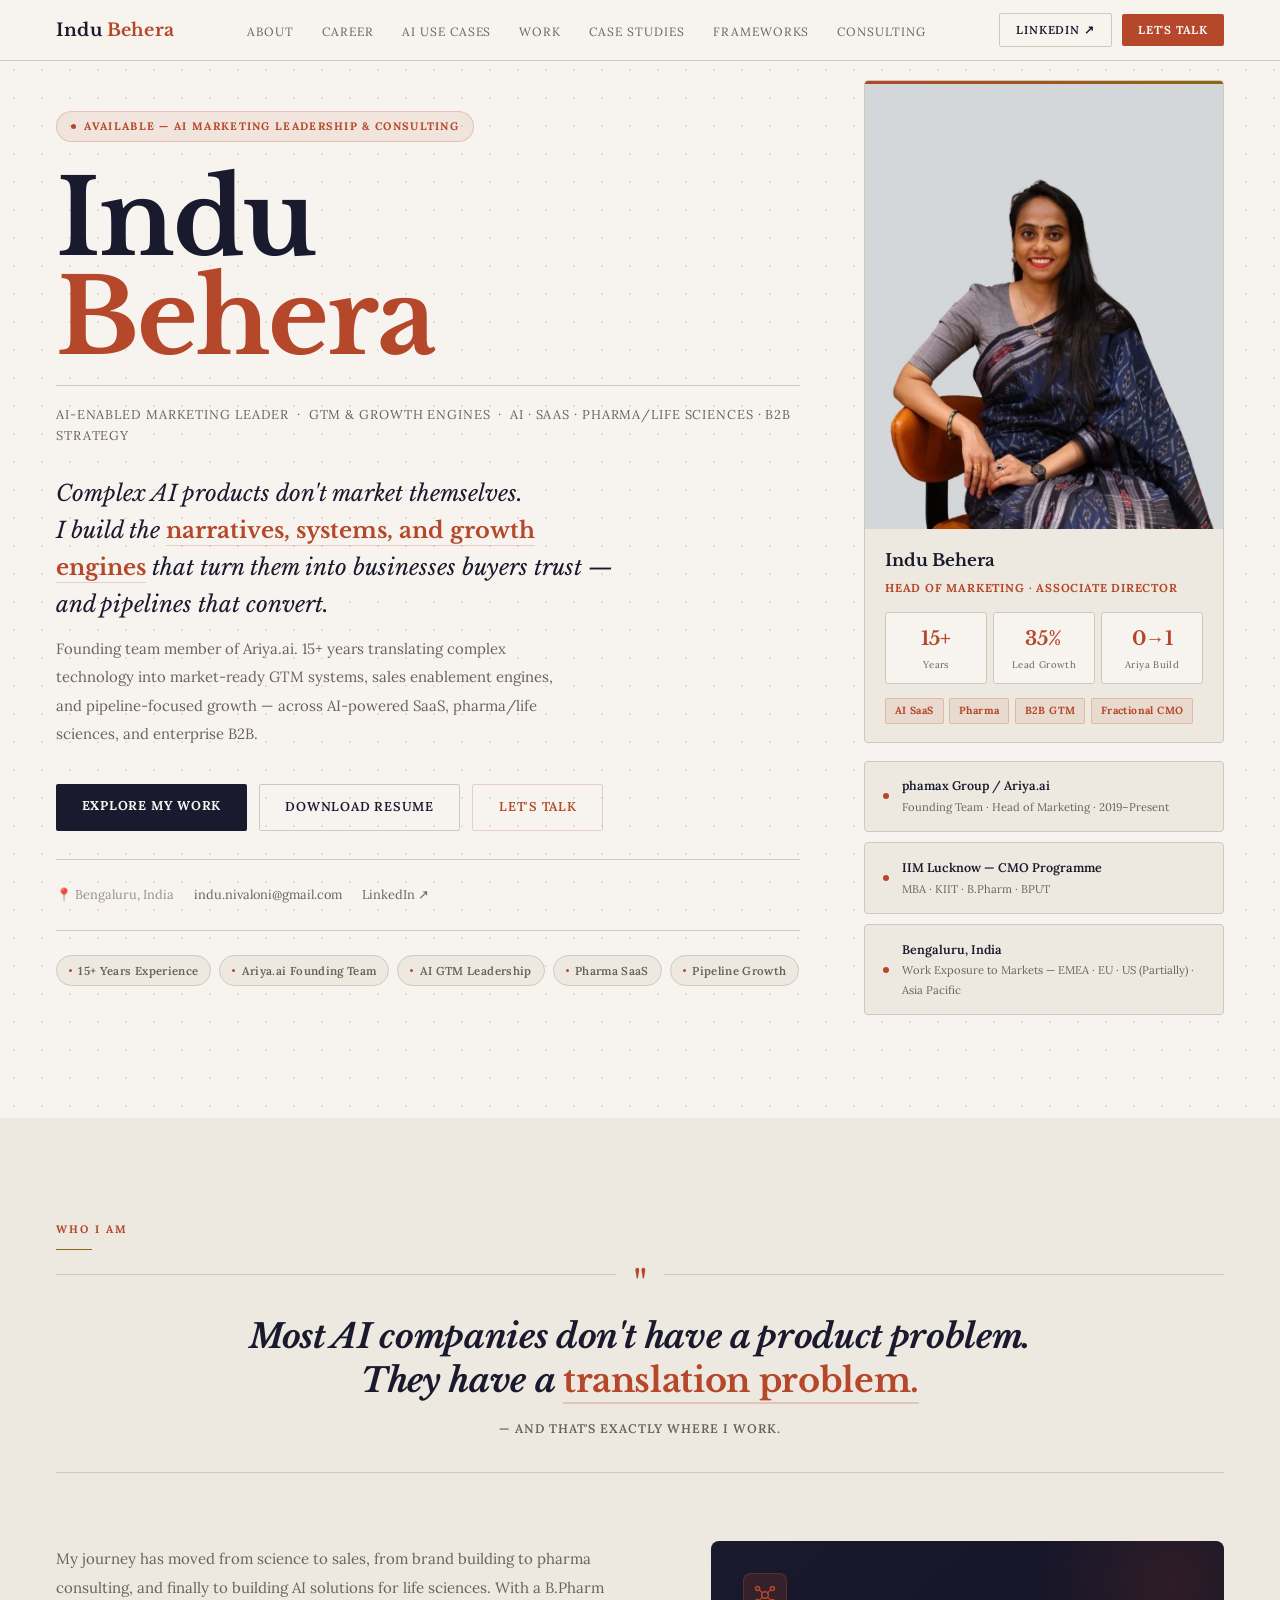
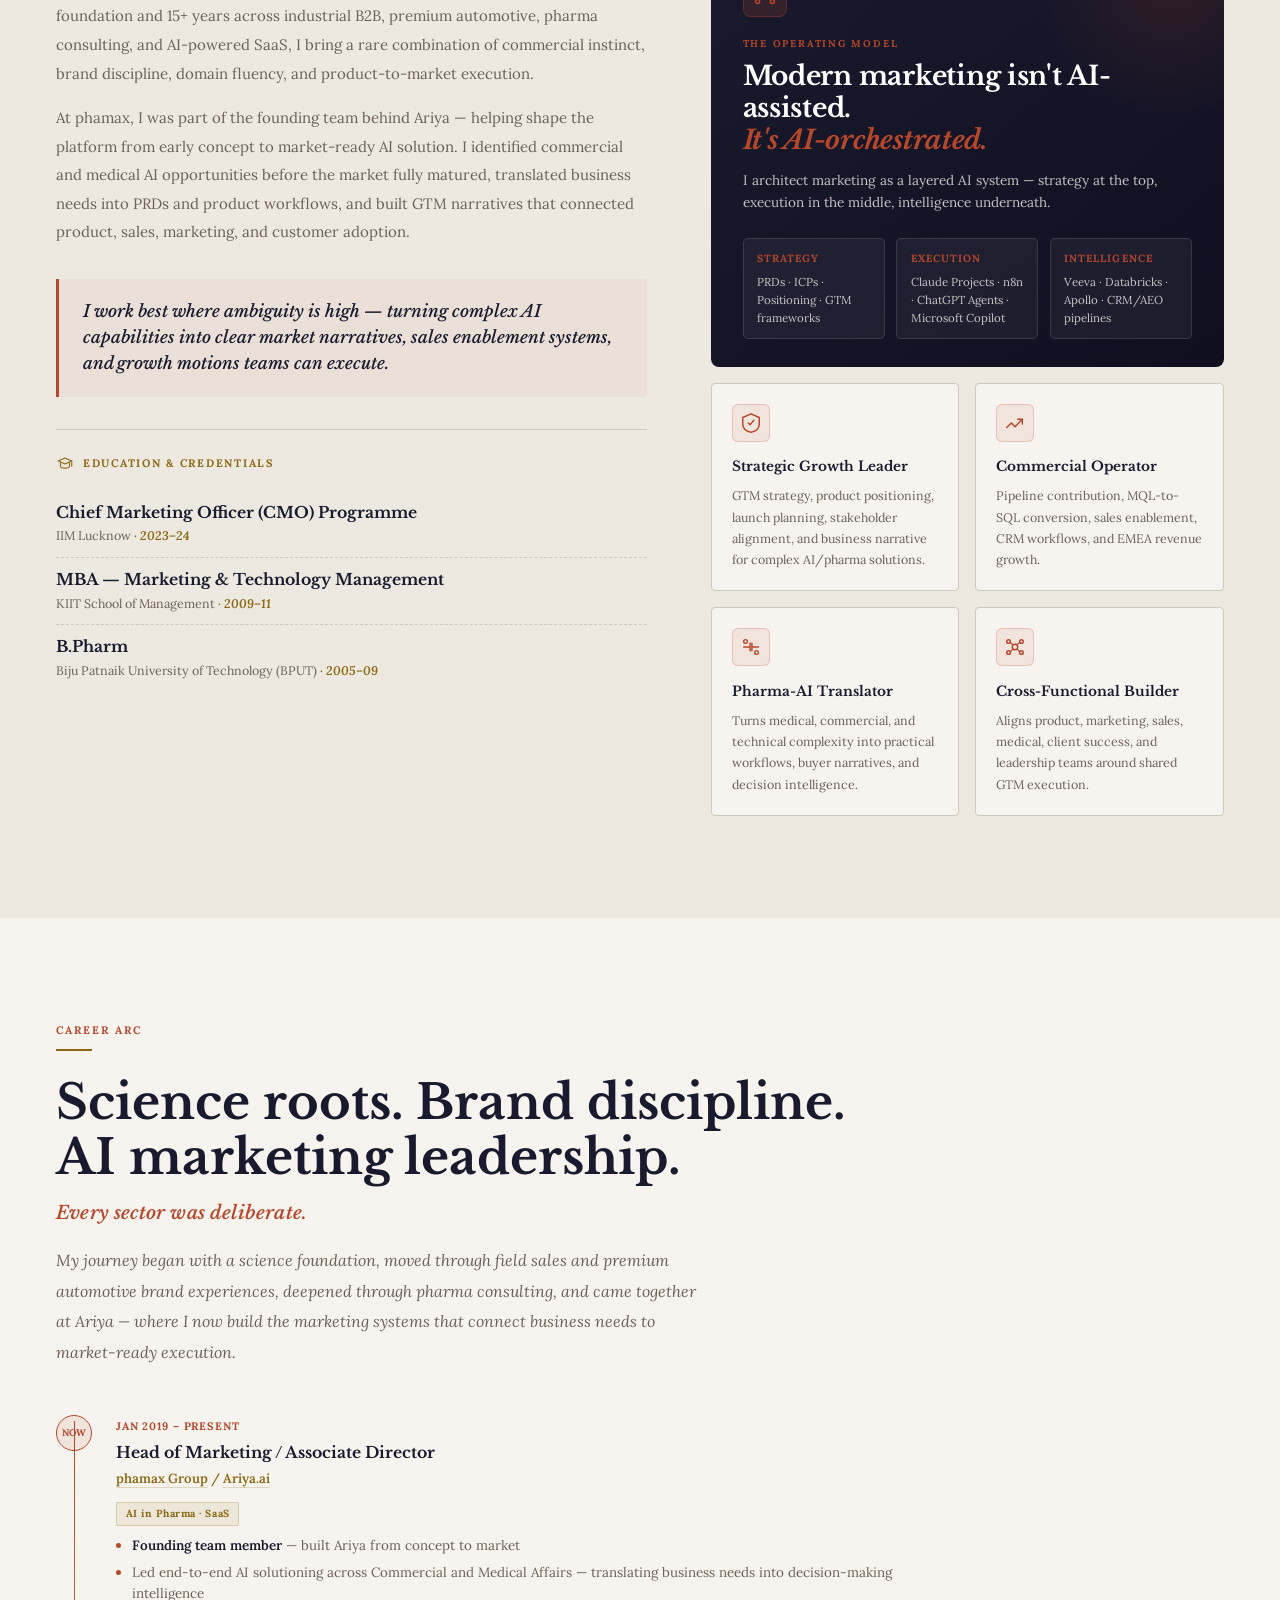
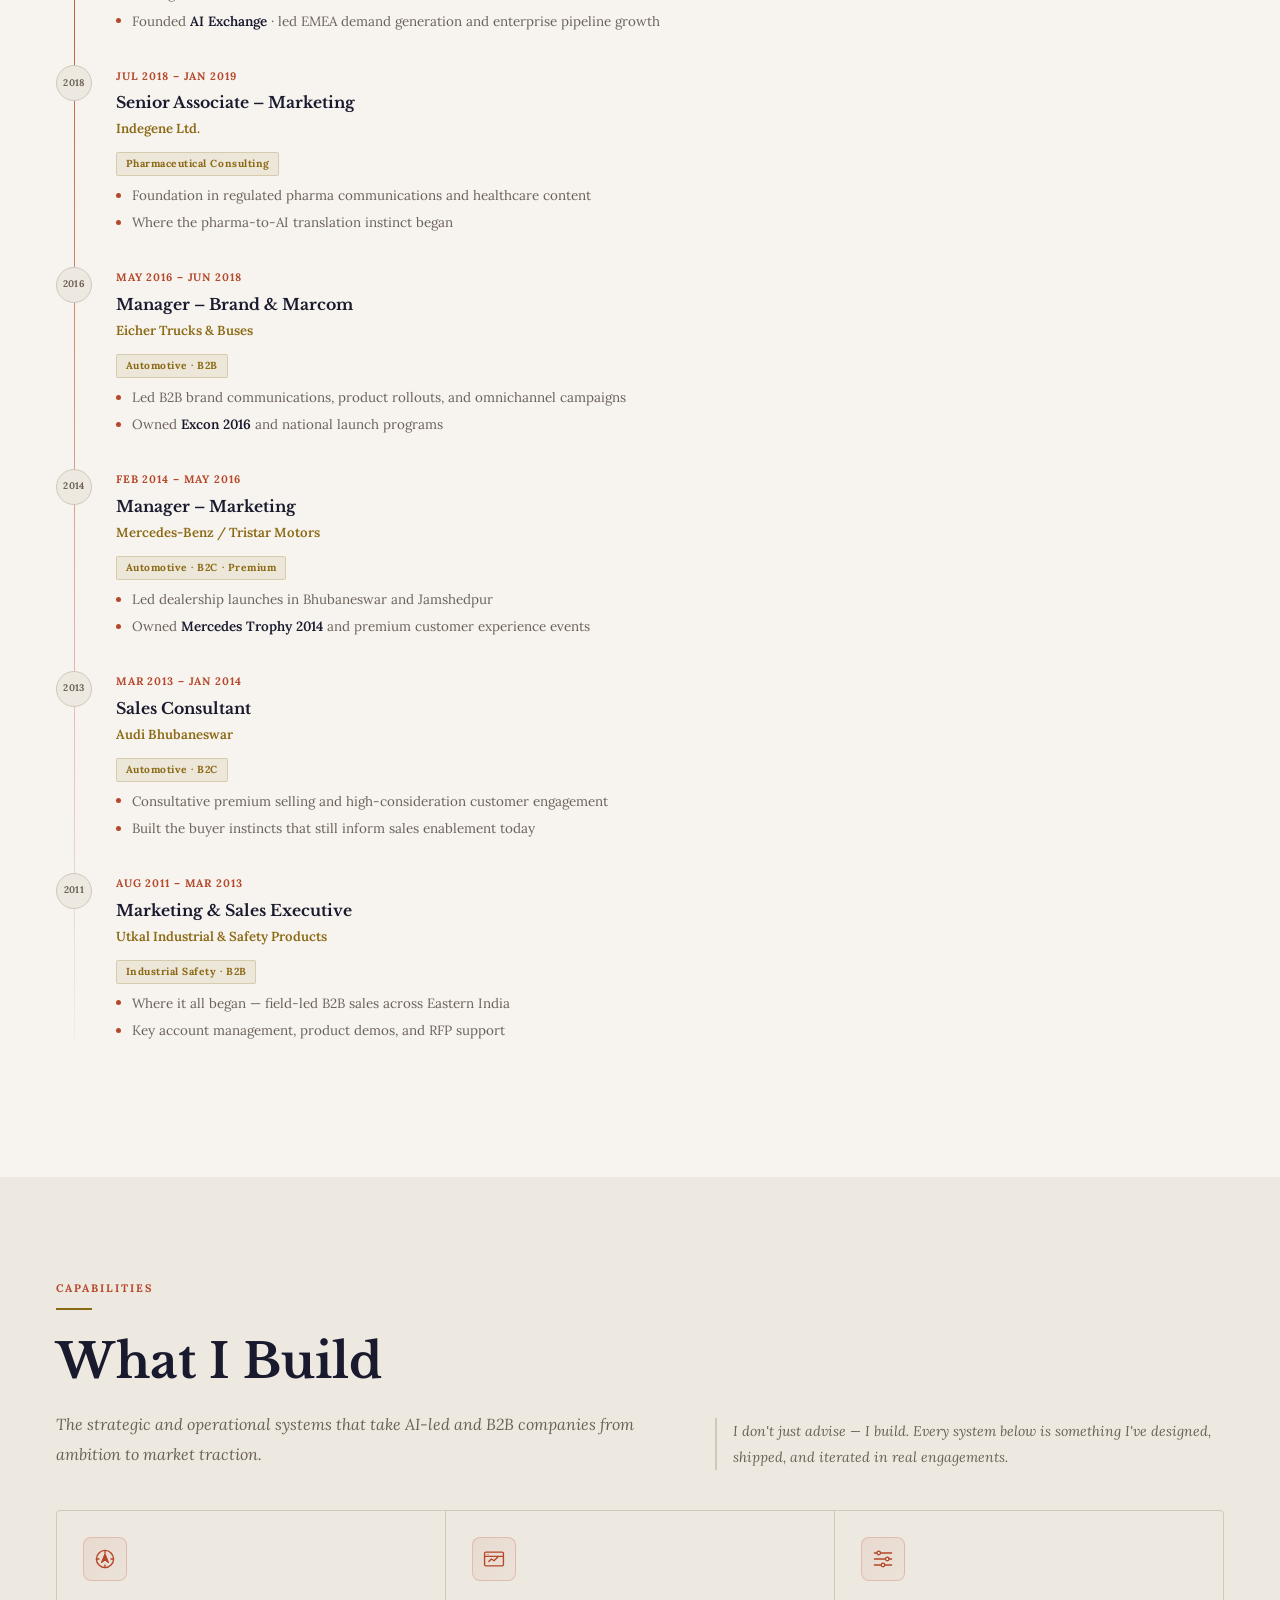
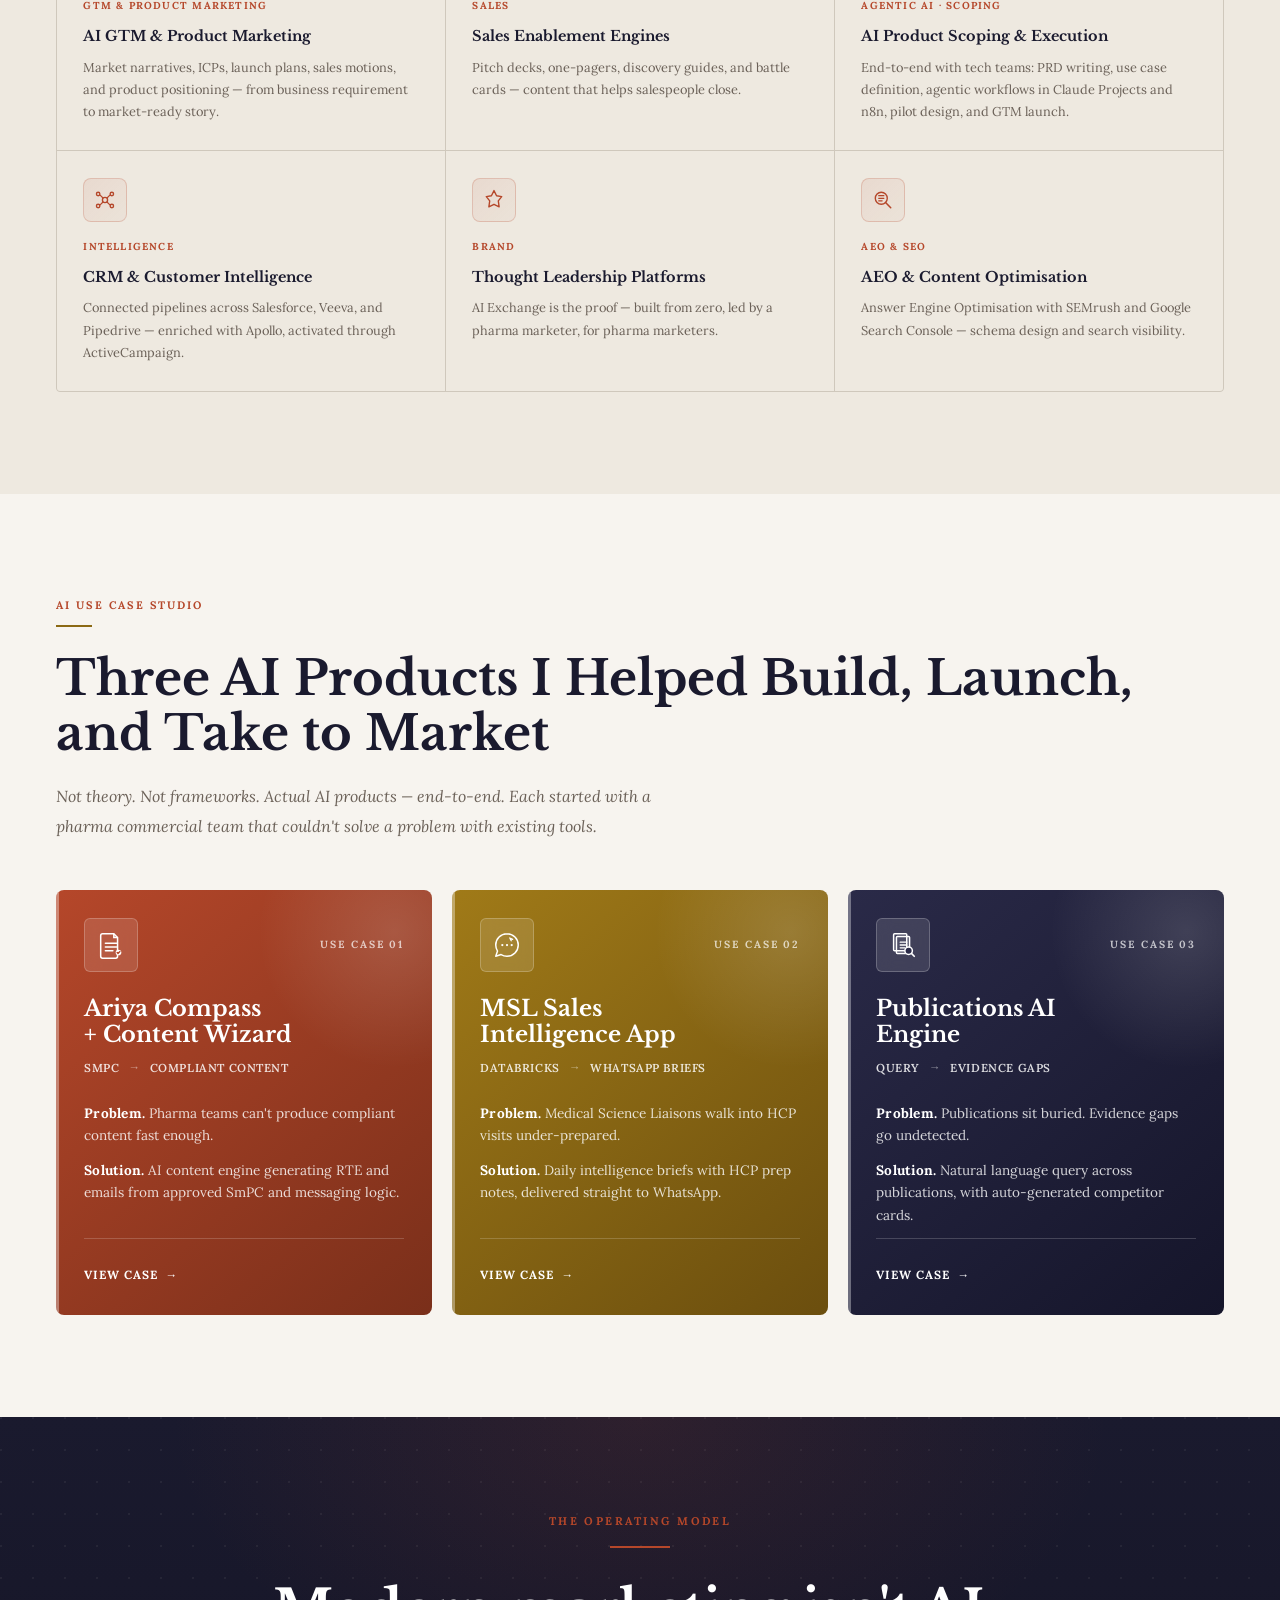
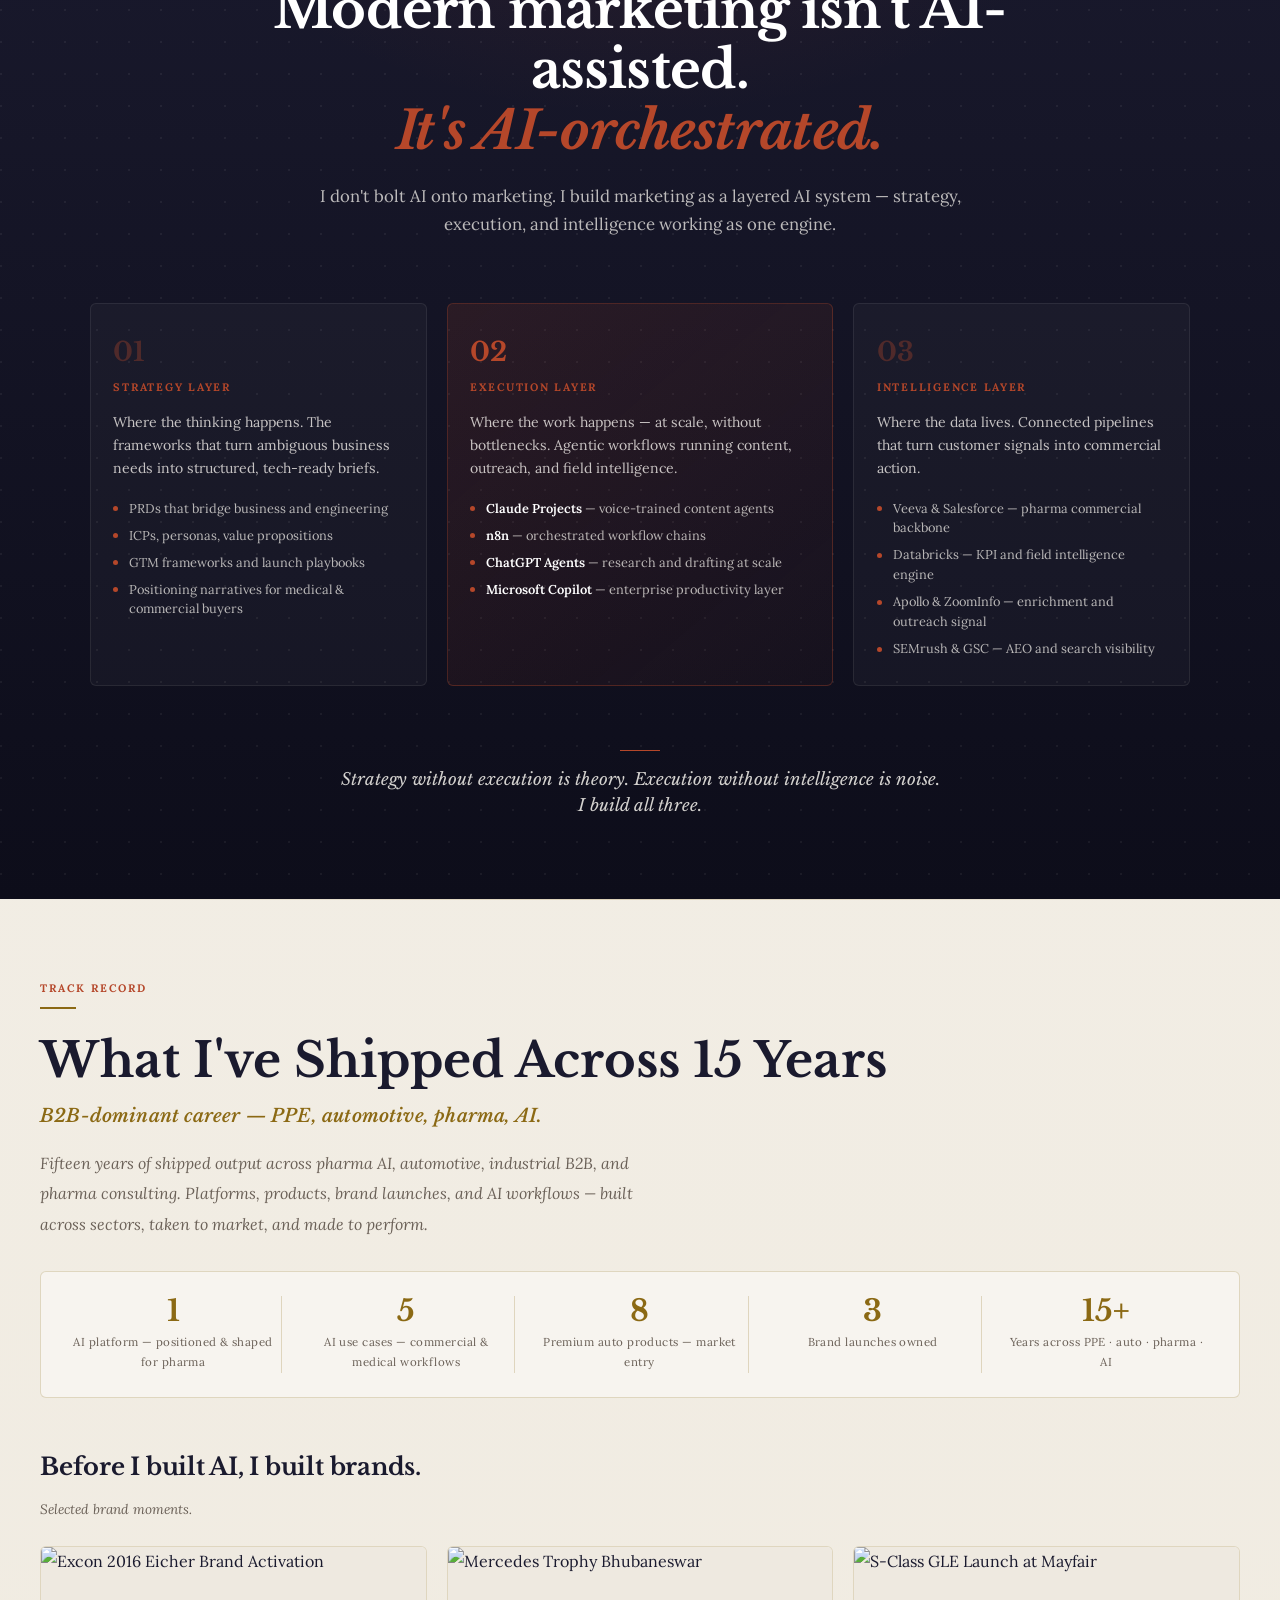
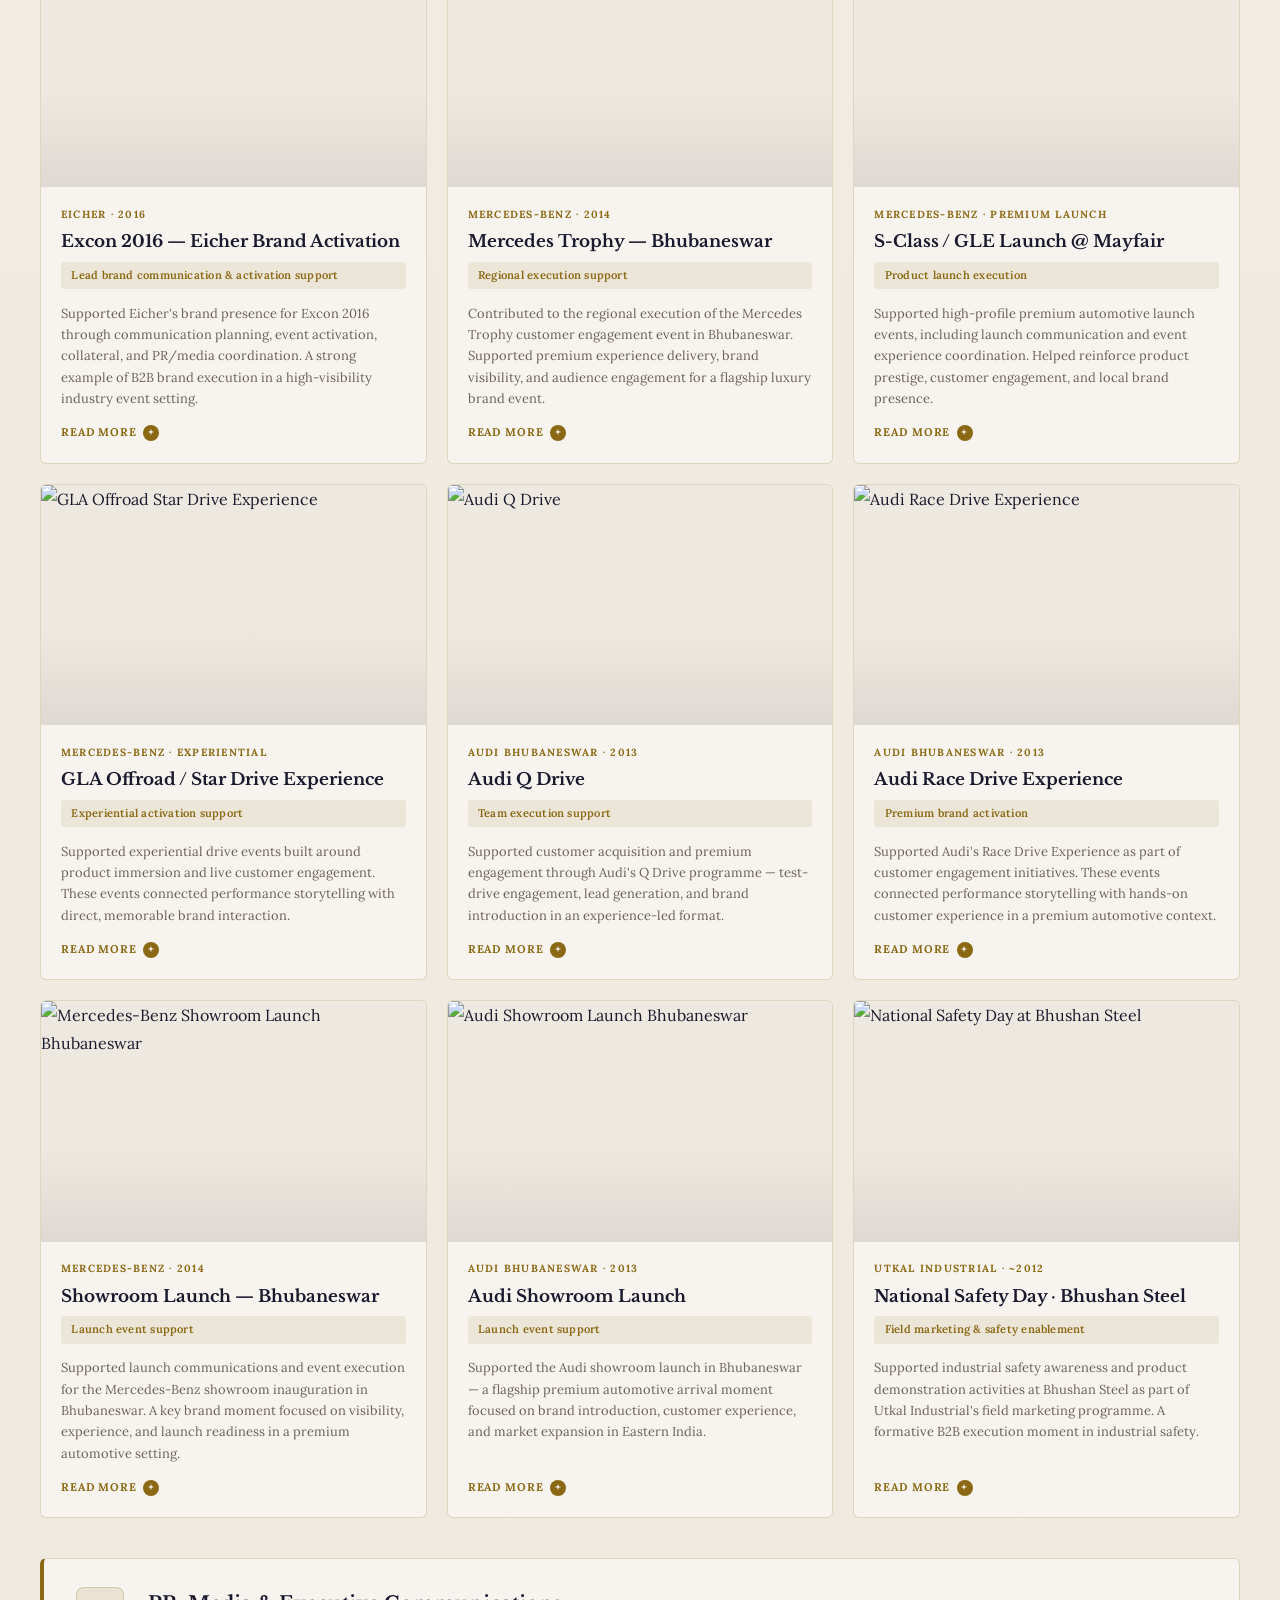
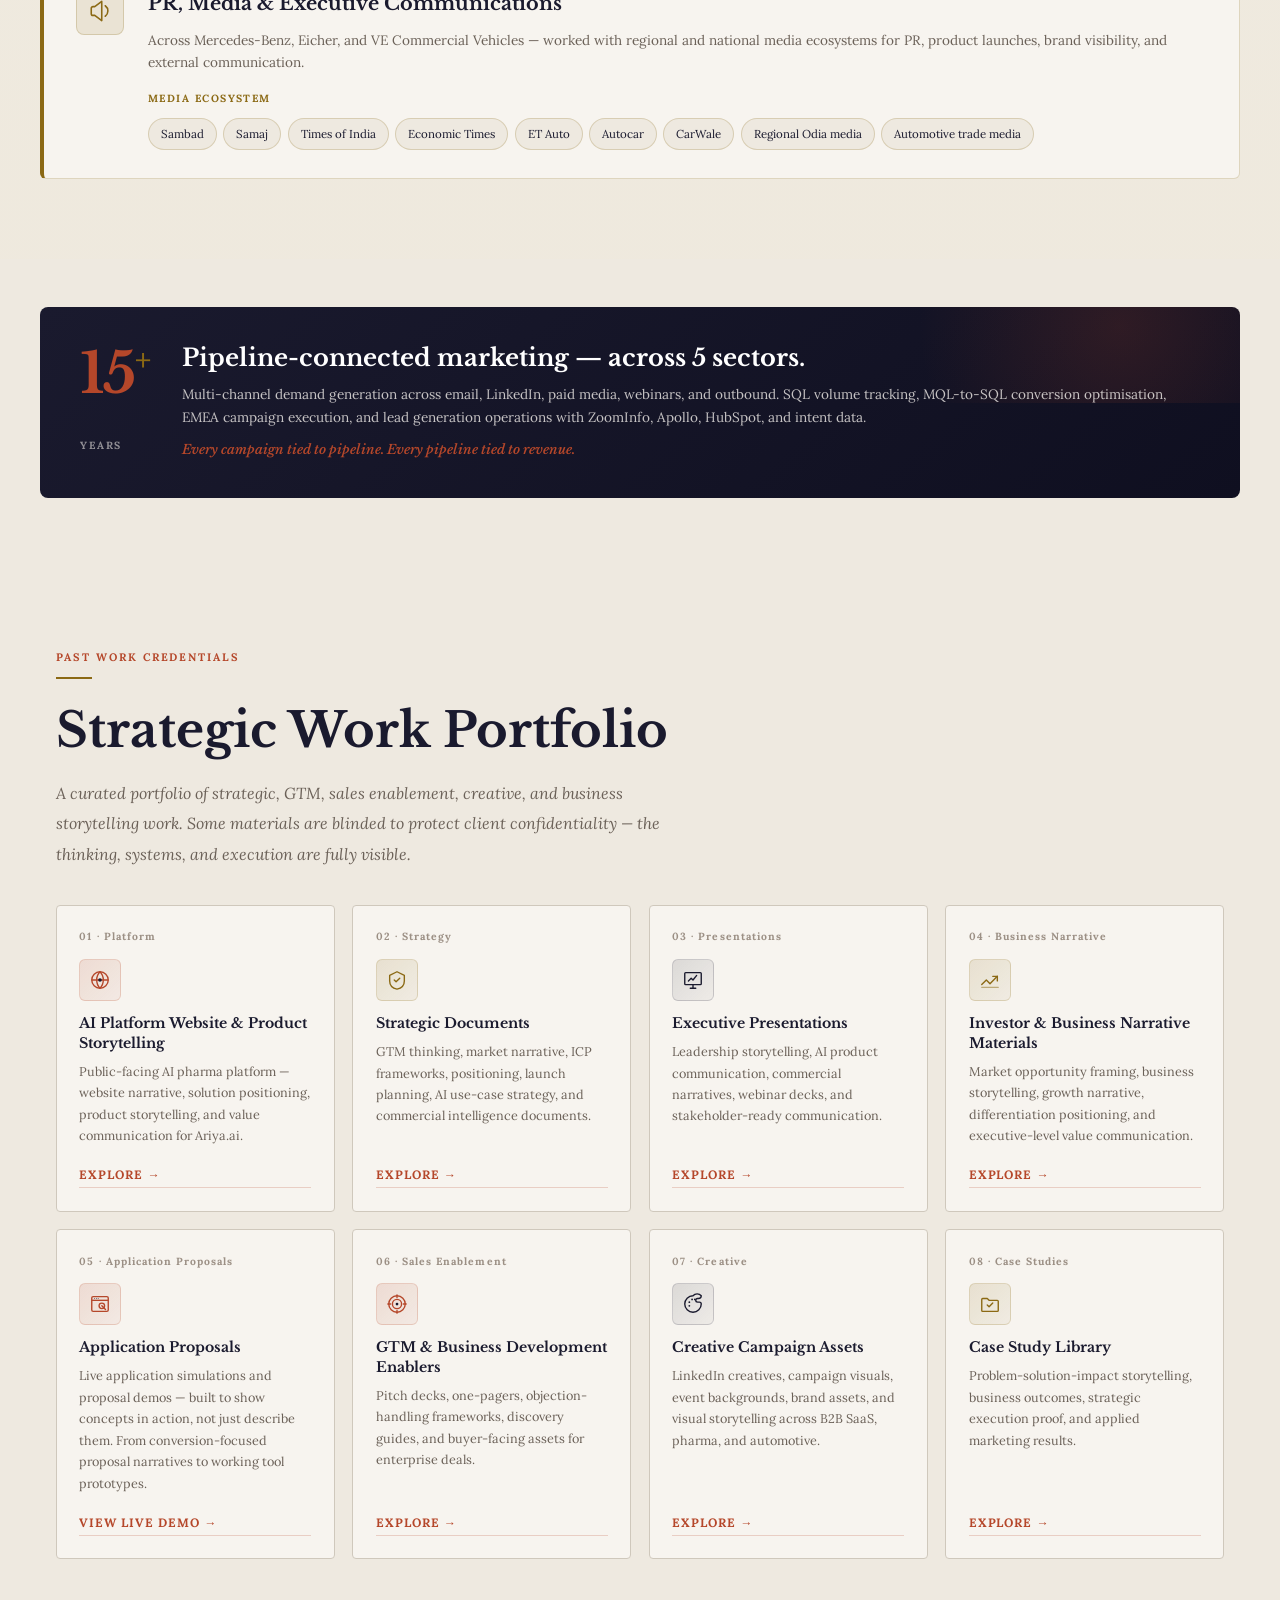
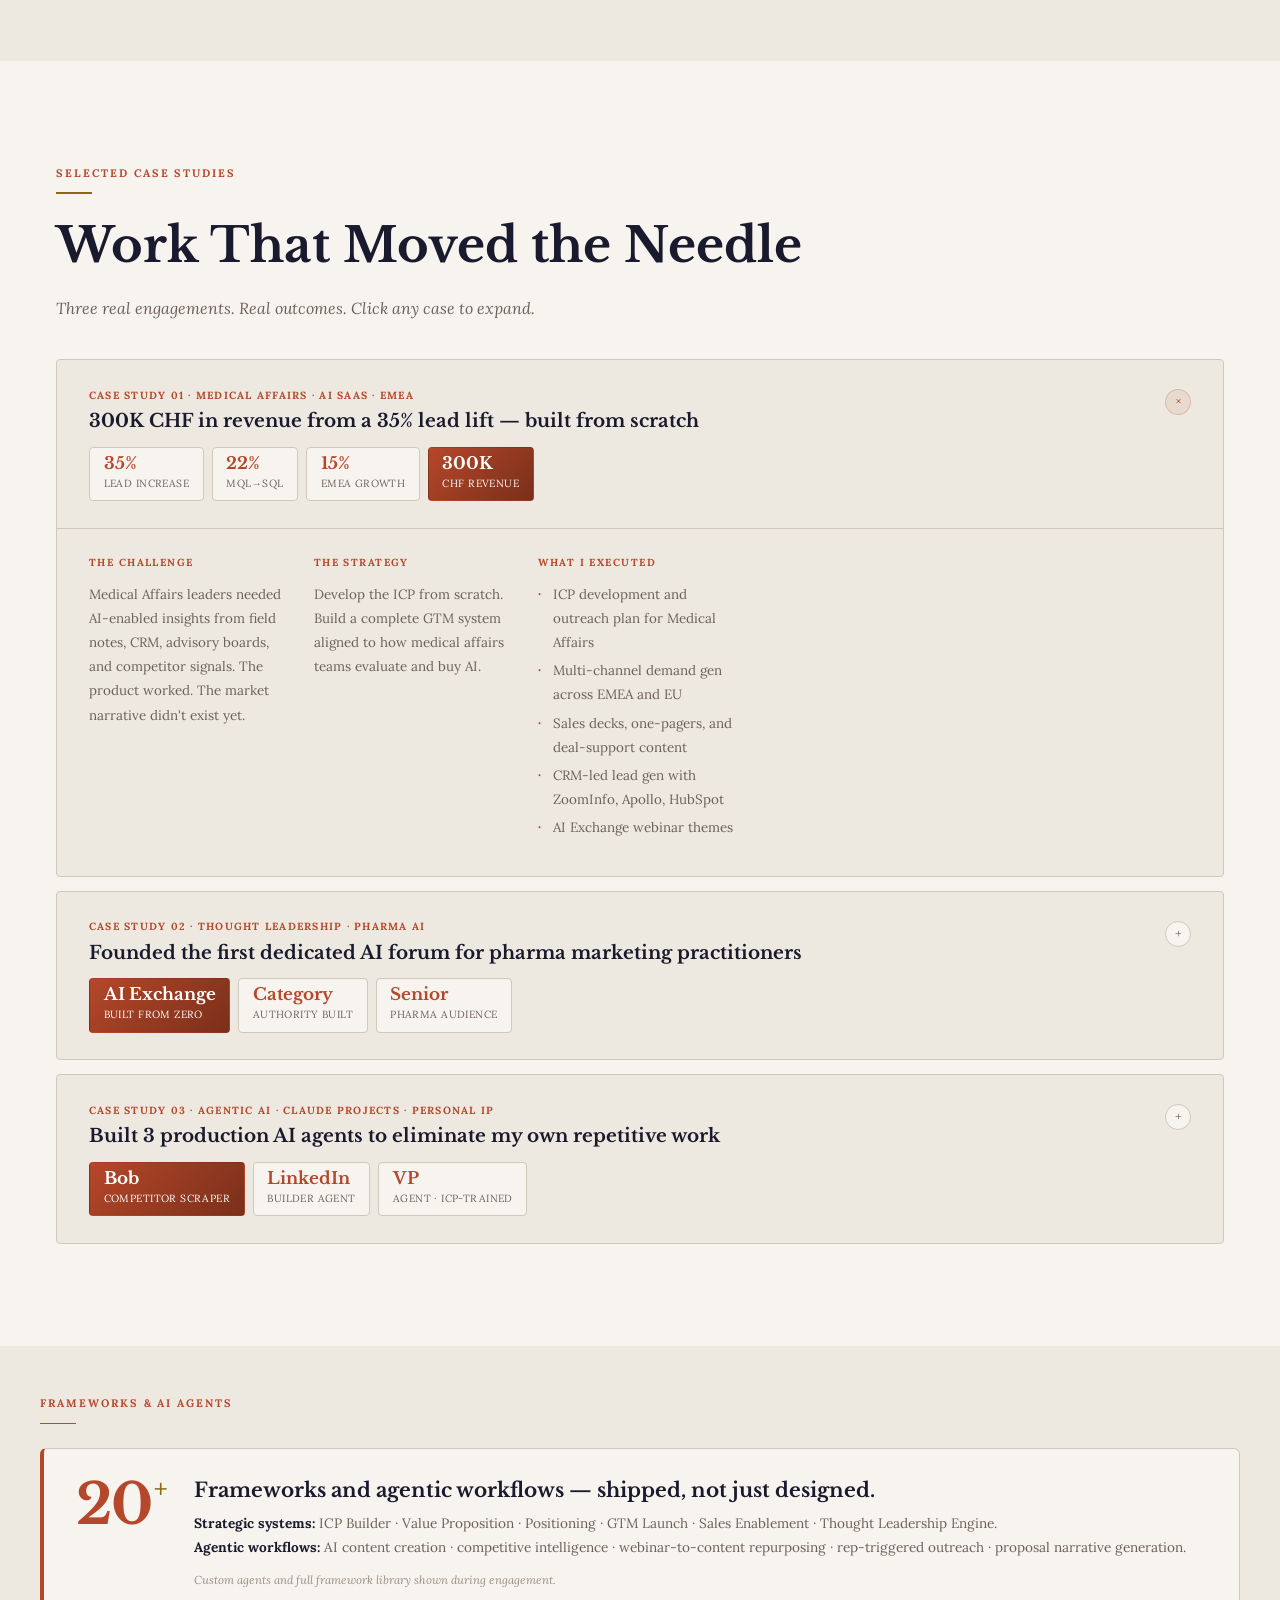
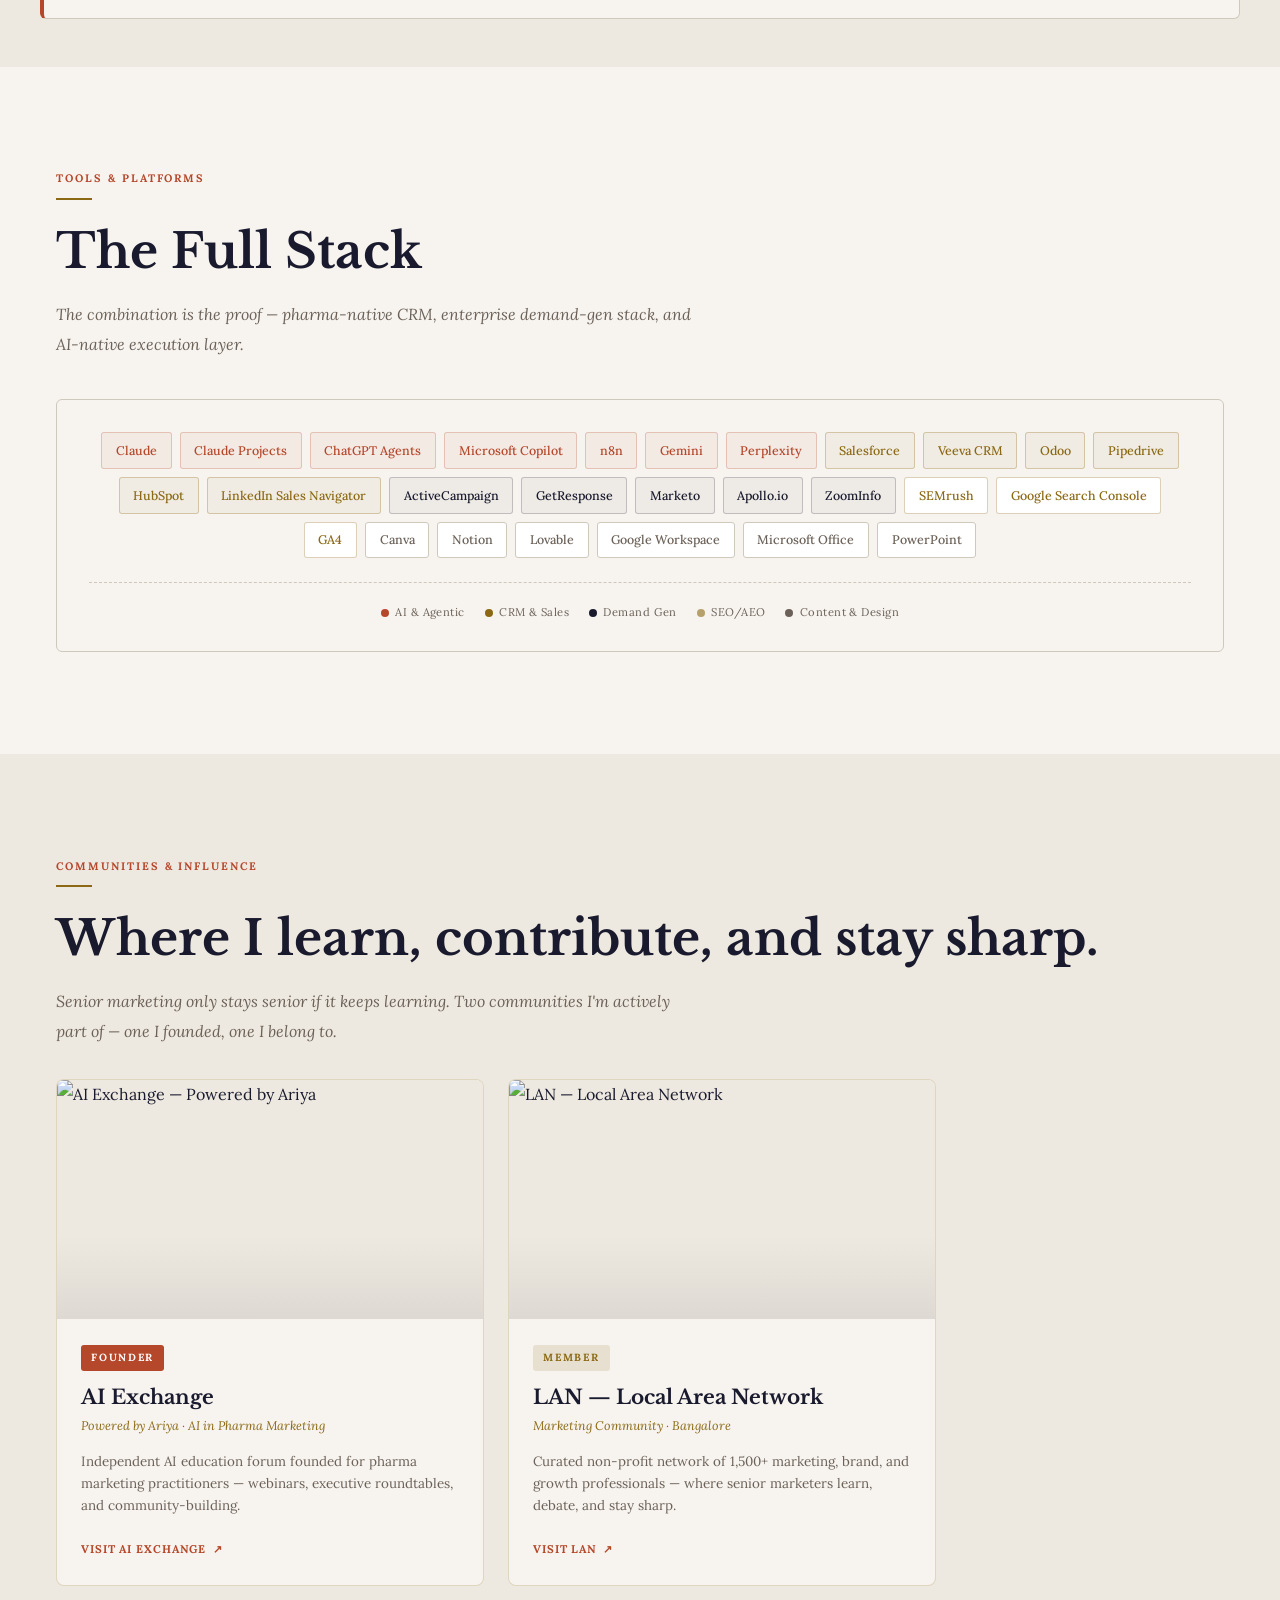
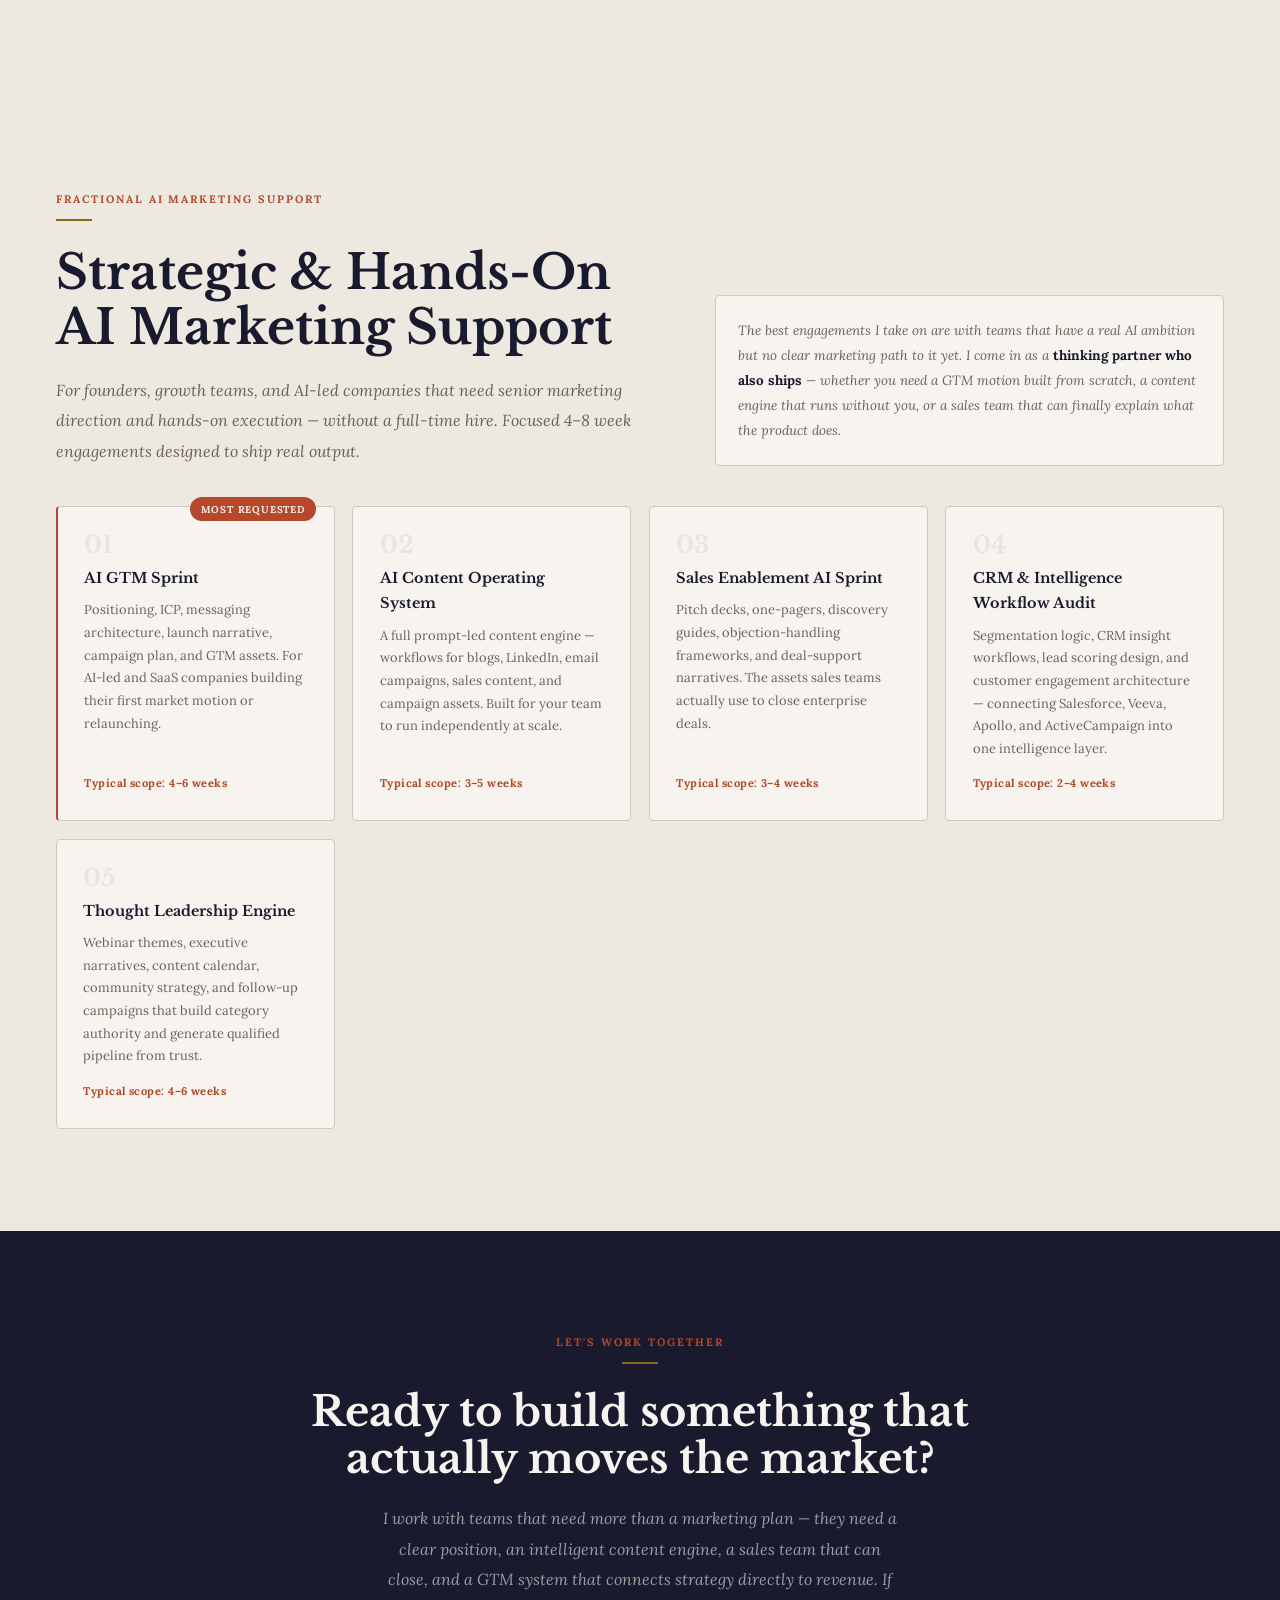
==== commit 4d4e8f99: "Update index.html" ====
--- a/index.html
+++ b/index.html
@@ -249,7 +249,9 @@
 .build-intro{display:grid;grid-template-columns:1.2fr 1fr;gap:3rem;align-items:end;margin-bottom:2.5rem}
 @media(max-width:800px){.build-intro{grid-template-columns:1fr;gap:1.5rem}}
 .build-note{font-size:.88rem;color:var(--muted);line-height:1.85;font-style:italic;border-left:2px solid var(--border-warm);padding-left:1rem;font-family:var(--font-body)}
-.build-grid{display:grid;grid-template-columns:repeat(auto-fill,minmax(255px,1fr));gap:1px;background:var(--border-warm);border:1px solid var(--border-warm);border-radius:4px;overflow:hidden}
+.build-grid{display:grid;grid-template-columns:repeat(3,1fr);gap:1px;background:var(--border-warm);border:1px solid var(--border-warm);border-radius:4px;overflow:hidden}
+@media(max-width:900px){.build-grid{grid-template-columns:repeat(2,1fr)}}
+@media(max-width:560px){.build-grid{grid-template-columns:1fr}}
 .bc{background:var(--parch-warm);padding:1.65rem;transition:background .25s}
 .bc:hover{background:var(--parch)}
 .bc-tag{font-size:.63rem;font-weight:700;letter-spacing:.12em;text-transform:uppercase;color:var(--verm);margin-bottom:.6rem;font-family:var(--font-body)}
@@ -1111,6 +1113,151 @@
   margin:-.5rem 0 1rem;letter-spacing:.01em;
 }
 
+
+/* ── ABOUT SECOND PULL QUOTE ── */
+.about-pq2{
+  margin-top:2rem;padding:1.25rem 1.5rem;
+  background:rgba(181,71,42,.05);
+  border-left:3px solid var(--verm);
+  border-radius:0 4px 4px 0;
+}
+.about-pq2 p{
+  font-family:var(--font-display);font-style:italic;
+  font-size:clamp(.95rem,1.5vw,1.05rem);
+  line-height:1.55;color:var(--ink);
+  font-weight:500;
+}
+
+
+/* ── TRACK RECORD SECTION SUBHEAD ── */
+.track-record-sub{
+  font-family:var(--font-display);font-style:italic;
+  font-size:clamp(1rem,1.6vw,1.15rem);
+  color:var(--ochre);font-weight:600;
+  margin:-.5rem 0 1rem;letter-spacing:.01em;
+}
+.brand-grid-sub{
+  font-size:.85rem;color:var(--muted);
+  font-style:italic;margin:-.85rem 0 1.5rem;
+  font-family:var(--font-body);
+}
+
+
+/* ── TOOLS COMPRESSED STRIP ── */
+.tools-strip{
+  background:var(--parch);
+  border:1px solid var(--border-warm);
+  border-radius:6px;padding:2rem 2rem 1.75rem;
+  margin-top:2.5rem;
+}
+.tools-chip-row{
+  display:flex;flex-wrap:wrap;gap:.5rem;
+  justify-content:center;margin-bottom:1.5rem;
+}
+.t-chip{
+  font-size:.78rem;font-family:var(--font-body);font-weight:500;
+  padding:.4rem .85rem;border-radius:3px;
+  border:1px solid;background:#fff;
+  transition:all .25s;cursor:default;
+}
+.t-chip.ai{color:var(--verm);border-color:rgba(181,71,42,.25);background:rgba(181,71,42,.05)}
+.t-chip.ai:hover{background:var(--verm);color:#fff;border-color:var(--verm)}
+.t-chip.crm{color:var(--ochre);border-color:rgba(139,105,20,.3);background:rgba(139,105,20,.05)}
+.t-chip.crm:hover{background:var(--ochre);color:#fff;border-color:var(--ochre)}
+.t-chip.dg{color:var(--ink);border-color:rgba(26,26,46,.22);background:rgba(26,26,46,.04)}
+.t-chip.dg:hover{background:var(--ink);color:#fff;border-color:var(--ink)}
+.t-chip.seo{color:var(--ochre);border-color:rgba(139,105,20,.3);background:#fff}
+.t-chip.seo:hover{background:var(--ochre);color:#fff;border-color:var(--ochre)}
+.t-chip.cd{color:var(--muted);border-color:var(--border-warm);background:#fff}
+.t-chip.cd:hover{background:var(--ink);color:#fff;border-color:var(--ink)}
+
+.tools-legend{
+  display:flex;flex-wrap:wrap;gap:1.25rem;justify-content:center;
+  padding-top:1.25rem;border-top:1px dashed var(--border-warm);
+}
+.legend-item{
+  display:inline-flex;align-items:center;gap:.4rem;
+  font-size:.7rem;color:var(--muted);
+  letter-spacing:.04em;font-family:var(--font-body);
+}
+.legend-dot{
+  width:8px;height:8px;border-radius:50%;
+  flex-shrink:0;display:inline-block;
+}
+.legend-dot.ai{background:var(--verm)}
+.legend-dot.crm{background:var(--ochre)}
+.legend-dot.dg{background:var(--ink)}
+.legend-dot.seo{background:var(--ochre);opacity:.6}
+.legend-dot.cd{background:var(--muted)}
+
+
+/* ── COMMUNITIES & INFLUENCE ── */
+.comm-grid{
+  display:grid;grid-template-columns:1fr 1fr;gap:1.5rem;
+  margin-top:2rem;max-width:880px;
+}
+@media(max-width:760px){.comm-grid{grid-template-columns:1fr;max-width:none}}
+
+.comm-card{
+  display:block;background:var(--parch);
+  border:1px solid var(--ochre-border);
+  border-radius:8px;overflow:hidden;
+  text-decoration:none;color:inherit;
+  transition:all .3s cubic-bezier(.2,.8,.2,1);
+}
+.comm-card:hover{
+  transform:translateY(-5px);
+  box-shadow:0 14px 32px rgba(139,105,20,.18);
+  border-color:var(--ochre);
+}
+
+.comm-img{
+  width:100%;aspect-ratio:16/9;
+  overflow:hidden;background:var(--parch-warm);
+  position:relative;
+}
+.comm-img::after{
+  content:'';position:absolute;inset:0;
+  background:linear-gradient(180deg,transparent 65%,rgba(26,26,46,.08));
+  pointer-events:none;
+}
+.comm-img img{
+  width:100%;height:100%;object-fit:cover;
+  transition:transform .5s ease;
+}
+.comm-card:hover .comm-img img{transform:scale(1.05)}
+
+.comm-body{padding:1.35rem 1.5rem 1.5rem}
+.comm-role{
+  display:inline-block;font-size:.65rem;font-weight:700;
+  letter-spacing:.16em;text-transform:uppercase;
+  padding:.25rem .65rem;border-radius:3px;
+  margin-bottom:.85rem;font-family:var(--font-body);
+}
+.comm-role.founder{background:var(--verm);color:#fff}
+.comm-role.member{background:rgba(139,105,20,.15);color:var(--ochre)}
+
+.comm-body h3{
+  font-family:var(--font-display);font-size:1.25rem;font-weight:700;
+  color:var(--ink);margin-bottom:.3rem;line-height:1.25;
+}
+.comm-sub{
+  font-size:.78rem;color:var(--ochre);font-style:italic;
+  font-family:var(--font-body);margin-bottom:.85rem;
+}
+.comm-desc{
+  font-size:.84rem;color:var(--muted);line-height:1.65;
+  margin-bottom:1rem;font-family:var(--font-body);
+}
+.comm-cta{
+  font-size:.7rem;font-weight:700;letter-spacing:.08em;
+  text-transform:uppercase;color:var(--verm);
+  display:inline-flex;align-items:center;gap:.4rem;
+  font-family:var(--font-body);
+}
+.comm-arrow{transition:transform .25s}
+.comm-card:hover .comm-arrow{transform:translate(2px,-2px)}
+
 </style>
 
 <script type="application/ld+json">
@@ -1195,7 +1342,7 @@
       <div class="quick-creds">
         <div class="qc"><div class="qc-dot"></div><div><p>phamax Group / Ariya.ai</p><p>Founding Team · Head of Marketing · 2019–Present</p></div></div>
         <div class="qc"><div class="qc-dot"></div><div><p>IIM Lucknow — CMO Programme</p><p>MBA · KIIT · B.Pharm · BPUT</p></div></div>
-        <div class="qc"><div class="qc-dot"></div><div><p>Bengaluru, India · Open to Global</p><p>EMEA · EU · Asia Pacific</p></div></div>
+        <div class="qc"><div class="qc-dot"></div><div><p>Bengaluru, India</p><p>Work Exposure to Markets — EMEA · EU · US (Partially) · Asia Pacific</p></div></div>
       </div>
     </div>
   </div>
@@ -1217,8 +1364,13 @@
     <div class="about-grid">
       <div>
         <div class="about-body reveal">
-          <p>I joined phamax as a <strong>founding member of Ariya</strong> — from earliest concept to the platform it is today. I identified the commercial and medical AI opportunity before the market caught up, built the entire GTM motion from scratch, and translate ambiguous business requirements into <strong>PRDs</strong> — tech-ready narratives that bridge commercial leaders and engineering teams.</p>
-          <p>15+ years across industrial B2B sales, premium automotive, pharma consulting, and AI-powered SaaS. Every sector sharpened a different instinct. I think strategically, write clearly, and connect every marketing motion back to pipeline and revenue.</p>
+          <p>My journey has moved from science to sales, from brand building to pharma consulting, and finally to building AI solutions for life sciences. With a B.Pharm foundation and 15+ years across industrial B2B, premium automotive, pharma consulting, and AI-powered SaaS, I bring a rare combination of commercial instinct, brand discipline, domain fluency, and product-to-market execution.</p>
+          <p>At phamax, I was part of the founding team behind Ariya — helping shape the platform from early concept to market-ready AI solution. I identified commercial and medical AI opportunities before the market fully matured, translated business needs into PRDs and product workflows, and built GTM narratives that connected product, sales, marketing, and customer adoption.</p>
+        </div>
+
+        <!-- SECOND PULL-QUOTE -->
+        <div class="about-pq2 reveal">
+          <p>I work best where ambiguity is high — turning complex AI capabilities into clear market narratives, sales enablement systems, and growth motions teams can execute.</p>
         </div>
 
         <!-- EDUCATION CREDENTIALS BLOCK -->
@@ -1286,13 +1438,13 @@
             </div>
           </div>
 
-          <!-- 3 SMALLER CARDS -->
+          <!-- 4 SUPPORTING CARDS - 2x2 GRID -->
           <div class="cred-c reveal rd1">
             <div class="cred-c-icon">
               <svg viewBox="0 0 24 24" fill="none"><path d="M12 2l9 4v7c0 5-4 8-9 9-5-1-9-4-9-9V6l9-4z" stroke="currentColor" stroke-width="1.6" stroke-linejoin="round"/><path d="M9 12l2 2 4-5" stroke="currentColor" stroke-width="1.6" stroke-linecap="round" stroke-linejoin="round"/></svg>
             </div>
-            <h3>Strategic Leader</h3>
-            <p>GTM strategy, brand positioning, product marketing, demand generation, business storytelling.</p>
+            <h3>Strategic Growth Leader</h3>
+            <p>GTM strategy, product positioning, launch planning, stakeholder alignment, and business narrative for complex AI/pharma solutions.</p>
           </div>
 
           <div class="cred-c reveal rd2">
@@ -1300,15 +1452,23 @@
               <svg viewBox="0 0 24 24" fill="none"><path d="M3 17l5-5 4 4 8-8" stroke="currentColor" stroke-width="1.6" stroke-linecap="round" stroke-linejoin="round"/><path d="M15 8h5v5" stroke="currentColor" stroke-width="1.6" stroke-linecap="round" stroke-linejoin="round"/></svg>
             </div>
             <h3>Commercial Operator</h3>
-            <p>Pipeline contribution, MQL-to-SQL conversion, EMEA revenue growth.</p>
+            <p>Pipeline contribution, MQL-to-SQL conversion, sales enablement, CRM workflows, and EMEA revenue growth.</p>
           </div>
 
           <div class="cred-c reveal rd3">
             <div class="cred-c-icon">
               <svg viewBox="0 0 24 24" fill="none"><path d="M4 12h7M13 12h7M11 8v8M13 8v8" stroke="currentColor" stroke-width="1.6" stroke-linecap="round"/><circle cx="6" cy="6" r="2" stroke="currentColor" stroke-width="1.5"/><circle cx="18" cy="18" r="2" stroke="currentColor" stroke-width="1.5"/></svg>
             </div>
-            <h3>Pharma/SaaS Translator</h3>
-            <p>Complex AI capabilities → narratives medical and commercial leaders trust.</p>
+            <h3>Pharma-AI Translator</h3>
+            <p>Turns medical, commercial, and technical complexity into practical workflows, buyer narratives, and decision intelligence.</p>
+          </div>
+
+          <div class="cred-c reveal rd1">
+            <div class="cred-c-icon">
+              <svg viewBox="0 0 24 24" fill="none"><circle cx="12" cy="12" r="3" stroke="currentColor" stroke-width="1.6"/><circle cx="5" cy="6" r="2" stroke="currentColor" stroke-width="1.6"/><circle cx="19" cy="6" r="2" stroke="currentColor" stroke-width="1.6"/><circle cx="5" cy="18" r="2" stroke="currentColor" stroke-width="1.6"/><circle cx="19" cy="18" r="2" stroke="currentColor" stroke-width="1.6"/><path d="M7 7l3 3M17 7l-3 3M7 17l3-3M17 17l-3-3" stroke="currentColor" stroke-width="1.4"/></svg>
+            </div>
+            <h3>Cross-Functional Builder</h3>
+            <p>Aligns product, marketing, sales, medical, client success, and leadership teams around shared GTM execution.</p>
           </div>
 
         </div>
@@ -1419,24 +1579,394 @@
   </div>
 </section>
 
-<!-- BEFORE AI -->
+<!-- WHAT I BUILD -->
+<section id="what-i-build" class="alt-bg">
+  <div class="container">
+    <div class="build-intro">
+      <div>
+        <div class="eyebrow reveal">Capabilities</div>
+        <div class="rule"></div>
+        <h2 class="section-h2 reveal">What I Build</h2>
+        <p class="lead reveal">The strategic and operational systems that take AI-led and B2B companies from ambition to market traction.</p>
+      </div>
+      <p class="build-note reveal">I don't just advise — I build. Every system below is something I've designed, shipped, and iterated in real engagements.</p>
+    </div>
+    <div class="build-grid">
+
+      <div class="bc reveal">
+        <div class="bc-icon"><svg viewBox="0 0 28 28" fill="none"><circle cx="14" cy="14" r="10" stroke="currentColor" stroke-width="1.6"/><path d="M14 4v3M14 21v3M4 14h3M21 14h3" stroke="currentColor" stroke-width="1.6" stroke-linecap="round"/><path d="M10 18l4-10 4 10-4-3-4 3z" fill="currentColor" stroke="currentColor" stroke-width="1.4" stroke-linejoin="round"/></svg></div>
+        <div class="bc-tag">GTM &amp; Product Marketing</div>
+        <h3>AI GTM &amp; Product Marketing</h3>
+        <p>Market narratives, ICPs, launch plans, sales motions, and product positioning — from business requirement to market-ready story.</p>
+      </div>
+
+      <div class="bc reveal rd1">
+        <div class="bc-icon"><svg viewBox="0 0 28 28" fill="none"><rect x="3" y="6" width="22" height="16" rx="1.5" stroke="currentColor" stroke-width="1.6"/><path d="M3 11h22" stroke="currentColor" stroke-width="1.6"/><circle cx="7" cy="8.5" r=".7" fill="currentColor"/><path d="M8 17l3-3 3 2 5-5" stroke="currentColor" stroke-width="1.6" stroke-linecap="round" stroke-linejoin="round"/></svg></div>
+        <div class="bc-tag">Sales</div>
+        <h3>Sales Enablement Engines</h3>
+        <p>Pitch decks, one-pagers, discovery guides, and battle cards — content that helps salespeople close.</p>
+      </div>
+
+      <div class="bc reveal rd2">
+        <div class="bc-icon"><svg viewBox="0 0 28 28" fill="none"><path d="M4 7h20M4 14h20M4 21h20" stroke="currentColor" stroke-width="1.6" stroke-linecap="round"/><circle cx="9" cy="7" r="2" fill="white" stroke="currentColor" stroke-width="1.6"/><circle cx="19" cy="14" r="2" fill="white" stroke="currentColor" stroke-width="1.6"/><circle cx="14" cy="21" r="2" fill="white" stroke="currentColor" stroke-width="1.6"/></svg></div>
+        <div class="bc-tag">Agentic AI · Scoping</div>
+        <h3>AI Product Scoping &amp; Execution</h3>
+        <p>End-to-end with tech teams: PRD writing, use case definition, agentic workflows in Claude Projects and n8n, pilot design, and GTM launch.</p>
+      </div>
+
+      <div class="bc reveal">
+        <div class="bc-icon"><svg viewBox="0 0 28 28" fill="none"><circle cx="14" cy="14" r="3" stroke="currentColor" stroke-width="1.6"/><circle cx="6" cy="7" r="2" stroke="currentColor" stroke-width="1.6"/><circle cx="22" cy="7" r="2" stroke="currentColor" stroke-width="1.6"/><circle cx="6" cy="21" r="2" stroke="currentColor" stroke-width="1.6"/><circle cx="22" cy="21" r="2" stroke="currentColor" stroke-width="1.6"/><path d="M8 8l4 4M20 8l-4 4M8 20l4-4M20 20l-4-4" stroke="currentColor" stroke-width="1.4"/></svg></div>
+        <div class="bc-tag">Intelligence</div>
+        <h3>CRM &amp; Customer Intelligence</h3>
+        <p>Connected pipelines across Salesforce, Veeva, and Pipedrive — enriched with Apollo, activated through ActiveCampaign.</p>
+      </div>
+
+      <div class="bc reveal rd1">
+        <div class="bc-icon"><svg viewBox="0 0 28 28" fill="none"><path d="M14 3l3 6 6 1-4 5 1 7-6-3-6 3 1-7-4-5 6-1 3-6z" stroke="currentColor" stroke-width="1.6" stroke-linejoin="round"/></svg></div>
+        <div class="bc-tag">Brand</div>
+        <h3>Thought Leadership Platforms</h3>
+        <p>AI Exchange is the proof — built from zero, led by a pharma marketer, for pharma marketers.</p>
+      </div>
+
+      <div class="bc reveal rd2">
+        <div class="bc-icon"><svg viewBox="0 0 28 28" fill="none"><circle cx="12" cy="12" r="7" stroke="currentColor" stroke-width="1.6"/><path d="M17 17l6 6" stroke="currentColor" stroke-width="1.8" stroke-linecap="round"/><path d="M9 12h6M9 9h6M9 15h4" stroke="currentColor" stroke-width="1.4" stroke-linecap="round"/></svg></div>
+        <div class="bc-tag">AEO &amp; SEO</div>
+        <h3>AEO &amp; Content Optimisation</h3>
+        <p>Answer Engine Optimisation with SEMrush and Google Search Console — schema design and search visibility.</p>
+      </div>
+
+    </div></div>
+  </div>
+</section>
+
+<!-- AI USE CASES -->
+<section id="ai-use-cases">
+  <div class="container">
+    <div class="eyebrow reveal">AI Use Case Studio</div>
+    <div class="rule"></div>
+    <h2 class="section-h2 reveal">Three AI Products I Helped Build, Launch, and Take to Market</h2>
+    <p class="lead reveal">Not theory. Not frameworks. Actual AI products — end-to-end. Each started with a pharma commercial team that couldn't solve a problem with existing tools.</p>
+
+    <!-- 3 PRODUCT CARDS -->
+    <div class="uc-card-grid">
+
+      <!-- COMPASS -->
+      <article class="uc-card compass reveal" onclick="openUC(0)" tabindex="0" role="button" aria-label="Open Ariya Compass details">
+        <div class="uc-card-bg-pattern"></div>
+        <div class="uc-card-top">
+          <div class="uc-card-icon">
+            <svg viewBox="0 0 32 32" fill="none" xmlns="http://www.w3.org/2000/svg">
+              <path d="M7 4h12l4 4v20a2 2 0 01-2 2H7a2 2 0 01-2-2V6a2 2 0 012-2z" stroke="white" stroke-width="1.6"/>
+              <path d="M19 4v4h4" stroke="white" stroke-width="1.6"/>
+              <path d="M10 14h12M10 18h12M10 22h8" stroke="white" stroke-width="1.6" stroke-linecap="round"/>
+              <circle cx="24" cy="24" r="3" fill="white"/>
+              <path d="M22.5 24l1 1 2-2" stroke="#b5472a" stroke-width="1.4" stroke-linecap="round" stroke-linejoin="round"/>
+            </svg>
+          </div>
+          <div class="uc-card-meta">USE CASE 01</div>
+        </div>
+        <div class="uc-card-body">
+          <h3>Ariya Compass<br>+ Content Wizard</h3>
+          <p class="uc-card-tag">SmPC <span>→</span> Compliant Content</p>
+          <p class="uc-card-problem"><strong>Problem.</strong> Pharma teams can't produce compliant content fast enough.</p>
+          <p class="uc-card-solution"><strong>Solution.</strong> AI content engine generating RTE and emails from approved SmPC and messaging logic.</p>
+        </div>
+        <div class="uc-card-footer">
+          <span class="uc-card-cta">View case <span class="uc-arrow">→</span></span>
+        </div>
+      </article>
+
+      <!-- MSL -->
+      <article class="uc-card msl reveal rd1" onclick="openUC(1)" tabindex="0" role="button" aria-label="Open MSL Sales Intelligence details">
+        <div class="uc-card-bg-pattern"></div>
+        <div class="uc-card-top">
+          <div class="uc-card-icon">
+            <svg viewBox="0 0 32 32" fill="none" xmlns="http://www.w3.org/2000/svg">
+              <path d="M16 4C9.4 4 4 9.4 4 16c0 2.4.7 4.6 1.9 6.5L4 28l5.7-1.8C11.5 27.3 13.7 28 16 28c6.6 0 12-5.4 12-12S22.6 4 16 4z" stroke="white" stroke-width="1.6" stroke-linejoin="round"/>
+              <circle cx="11" cy="16" r="1.2" fill="white"/>
+              <circle cx="16" cy="16" r="1.2" fill="white"/>
+              <circle cx="21" cy="16" r="1.2" fill="white"/>
+              <path d="M19 8.5l3 1.5M19 8.5l1.5 3" stroke="white" stroke-width="1.4" stroke-linecap="round"/>
+            </svg>
+          </div>
+          <div class="uc-card-meta">USE CASE 02</div>
+        </div>
+        <div class="uc-card-body">
+          <h3>MSL Sales<br>Intelligence App</h3>
+          <p class="uc-card-tag">Databricks <span>→</span> WhatsApp Briefs</p>
+          <p class="uc-card-problem"><strong>Problem.</strong> Medical Science Liaisons walk into HCP visits under-prepared.</p>
+          <p class="uc-card-solution"><strong>Solution.</strong> Daily intelligence briefs with HCP prep notes, delivered straight to WhatsApp.</p>
+        </div>
+        <div class="uc-card-footer">
+          <span class="uc-card-cta">View case <span class="uc-arrow">→</span></span>
+        </div>
+      </article>
+
+      <!-- PUBS -->
+      <article class="uc-card pubs reveal rd2" onclick="openUC(2)" tabindex="0" role="button" aria-label="Open Publications AI details">
+        <div class="uc-card-bg-pattern"></div>
+        <div class="uc-card-top">
+          <div class="uc-card-icon">
+            <svg viewBox="0 0 32 32" fill="none" xmlns="http://www.w3.org/2000/svg">
+              <rect x="6" y="4" width="14" height="18" rx="1" stroke="white" stroke-width="1.6"/>
+              <rect x="9" y="7" width="14" height="18" rx="1" stroke="white" stroke-width="1.6" fill="rgba(255,255,255,.08)"/>
+              <path d="M13 13h7M13 16h7M13 19h5" stroke="white" stroke-width="1.4" stroke-linecap="round"/>
+              <circle cx="22" cy="22" r="4" stroke="white" stroke-width="1.6" fill="#2a2a48"/>
+              <path d="M25 25l3 3" stroke="white" stroke-width="1.8" stroke-linecap="round"/>
+            </svg>
+          </div>
+          <div class="uc-card-meta">USE CASE 03</div>
+        </div>
+        <div class="uc-card-body">
+          <h3>Publications AI<br>Engine</h3>
+          <p class="uc-card-tag">Query <span>→</span> Evidence Gaps</p>
+          <p class="uc-card-problem"><strong>Problem.</strong> Publications sit buried. Evidence gaps go undetected.</p>
+          <p class="uc-card-solution"><strong>Solution.</strong> Natural language query across publications, with auto-generated competitor cards.</p>
+        </div>
+        <div class="uc-card-footer">
+          <span class="uc-card-cta">View case <span class="uc-arrow">→</span></span>
+        </div>
+      </article>
+
+    </div>
+  </div>
+</section>
+
+<!-- UC MODAL -->
+<div class="uc-modal" id="ucModal" onclick="closeUC(event)">
+  <div class="uc-modal-box" onclick="event.stopPropagation()">
+    <button class="uc-modal-close" onclick="closeUC()" aria-label="Close">×</button>
+
+    <!-- MODAL UC 01 -->
+    <div class="uc-modal-content" data-uc="0">
+      <div class="uc-modal-header compass">
+        <div class="uc-modal-icon">
+          <svg viewBox="0 0 32 32" fill="none" xmlns="http://www.w3.org/2000/svg">
+            <path d="M7 4h12l4 4v20a2 2 0 01-2 2H7a2 2 0 01-2-2V6a2 2 0 012-2z" stroke="white" stroke-width="1.6"/>
+            <path d="M19 4v4h4" stroke="white" stroke-width="1.6"/>
+            <path d="M10 14h12M10 18h12M10 22h8" stroke="white" stroke-width="1.6" stroke-linecap="round"/>
+            <circle cx="24" cy="24" r="3" fill="white"/>
+            <path d="M22.5 24l1 1 2-2" stroke="#b5472a" stroke-width="1.4" stroke-linecap="round" stroke-linejoin="round"/>
+          </svg>
+        </div>
+        <div>
+          <div class="uc-modal-meta">USE CASE 01</div>
+          <h3>Ariya Compass &amp; Content Wizard</h3>
+          <p class="uc-modal-tagline">From approved SmPC and messaging logic to compliant marketing content — at scale</p>
+        </div>
+      </div>
+      <div class="uc-modal-body">
+        <div class="uc-modal-section">
+          <div class="uc-bh">The Problem</div>
+          <p>Pharma marketing teams couldn't produce compliant content fast enough. Off-the-shelf AI tools didn't understand review constraints, approved source material, or the logic of regulated pharmaceutical communication. Every content cycle was a bottleneck.</p>
+        </div>
+        <div class="uc-modal-section">
+          <div class="uc-bh">What I Did</div>
+          <p>Worked end-to-end with the tech team — from project scoping and PRD writing through to GTM launch. Defined the content workflow architecture, the messaging logic layer, and the SmPC-to-content generation pipeline. Led stakeholder enablement, sales narrative development, and commercial launch positioning for medical affairs and marketing audiences.</p>
+        </div>
+        <div class="uc-modal-grid">
+          <div class="uc-modal-block">
+            <h4>What was built</h4>
+            <ul class="uc-list">
+              <li>Ariya Compass — AI content creation platform using approved source material</li>
+              <li>Content Wizard — generates RTE content and marketing emails from product SmPC</li>
+              <li>Review-aware prompt frameworks with messaging logic layer</li>
+              <li>Modular content block architecture for campaign deployment</li>
+              <li>Medical-marketing alignment workflow built into the system</li>
+            </ul>
+          </div>
+          <div class="uc-modal-block">
+            <h4>Business value delivered</h4>
+            <div class="uc-val-grid">
+              <div class="uc-val">Compliant content in minutes, not days</div>
+              <div class="uc-val">Consistent messaging across all channels</div>
+              <div class="uc-val">Reduced review cycle dependency</div>
+              <div class="uc-val">Medical-marketing alignment built in</div>
+            </div>
+          </div>
+        </div>
+      </div>
+    </div>
+
+    <!-- MODAL UC 02 -->
+    <div class="uc-modal-content" data-uc="1">
+      <div class="uc-modal-header msl">
+        <div class="uc-modal-icon">
+          <svg viewBox="0 0 32 32" fill="none" xmlns="http://www.w3.org/2000/svg">
+            <path d="M16 4C9.4 4 4 9.4 4 16c0 2.4.7 4.6 1.9 6.5L4 28l5.7-1.8C11.5 27.3 13.7 28 16 28c6.6 0 12-5.4 12-12S22.6 4 16 4z" stroke="white" stroke-width="1.6" stroke-linejoin="round"/>
+            <circle cx="11" cy="16" r="1.2" fill="white"/>
+            <circle cx="16" cy="16" r="1.2" fill="white"/>
+            <circle cx="21" cy="16" r="1.2" fill="white"/>
+          </svg>
+        </div>
+        <div>
+          <div class="uc-modal-meta">USE CASE 02</div>
+          <h3>MSL Sales Intelligence App</h3>
+          <p class="uc-modal-tagline">From Databricks data to daily WhatsApp field briefings — MSL intelligence, automated</p>
+        </div>
+      </div>
+      <div class="uc-modal-body">
+        <div class="uc-modal-section">
+          <div class="uc-bh">The Problem</div>
+          <p>Medical Science Liaisons were walking into HCP visits under-prepared. They didn't know what was discussed last quarter, which channel the HCP preferred, or where their own performance gaps were. CRM data existed but wasn't being activated at the point of need.</p>
+        </div>
+        <div class="uc-modal-section">
+          <div class="uc-bh">What I Did</div>
+          <p>Scoped and executed end-to-end with the tech team. Defined the KPI architecture, the Databricks data pull logic, the prep note structure, and the WhatsApp notification channel design. Owned the GTM narrative, sales enablement story, and commercial launch positioning for medical affairs audiences.</p>
+        </div>
+        <div class="uc-modal-grid">
+          <div class="uc-modal-block">
+            <h4>What was built</h4>
+            <ul class="uc-list">
+              <li>Field intelligence app pulling live data from Databricks</li>
+              <li>KPI analysis engine surfacing performance gaps by territory</li>
+              <li>Personalised HCP prep notes generated before every visit</li>
+              <li>Activity summary from last quarter per HCP relationship</li>
+              <li>Daily sales brief delivered automatically via WhatsApp</li>
+            </ul>
+          </div>
+          <div class="uc-modal-block">
+            <h4>Business value delivered</h4>
+            <div class="uc-val-grid">
+              <div class="uc-val">MSLs arrive prepared — every visit, every time</div>
+              <div class="uc-val">Performance gaps visible before they compound</div>
+              <div class="uc-val">Field readiness transformed from manual to intelligent</div>
+              <div class="uc-val">Delivered in the channel reps actually use — WhatsApp</div>
+            </div>
+          </div>
+        </div>
+      </div>
+    </div>
+
+    <!-- MODAL UC 03 -->
+    <div class="uc-modal-content" data-uc="2">
+      <div class="uc-modal-header pubs">
+        <div class="uc-modal-icon">
+          <svg viewBox="0 0 32 32" fill="none" xmlns="http://www.w3.org/2000/svg">
+            <rect x="6" y="4" width="14" height="18" rx="1" stroke="white" stroke-width="1.6"/>
+            <rect x="9" y="7" width="14" height="18" rx="1" stroke="white" stroke-width="1.6" fill="rgba(255,255,255,.08)"/>
+            <path d="M13 13h7M13 16h7M13 19h5" stroke="white" stroke-width="1.4" stroke-linecap="round"/>
+            <circle cx="22" cy="22" r="4" stroke="white" stroke-width="1.6" fill="#2a2a48"/>
+            <path d="M25 25l3 3" stroke="white" stroke-width="1.8" stroke-linecap="round"/>
+          </svg>
+        </div>
+        <div>
+          <div class="uc-modal-meta">USE CASE 03</div>
+          <h3>Publications AI Engine</h3>
+          <p class="uc-modal-tagline">From publication overload to evidence clarity — query, gap-detect, and convert to competitor cards</p>
+        </div>
+      </div>
+      <div class="uc-modal-body">
+        <div class="uc-modal-section">
+          <div class="uc-bh">The Problem</div>
+          <p>Pharma medical affairs teams had hundreds of publications but no structured way to query them. Evidence gaps went undetected. Insights sat in PDFs. Field teams re-commissioned the same research repeatedly because no one could access what already existed. The problem wasn't a lack of data — it was a lack of activation.</p>
+        </div>
+        <div class="uc-modal-section">
+          <div class="uc-bh">What I Did</div>
+          <p>Scoped and executed end-to-end with the tech team. Translated medical affairs requirements into PRDs defining the query architecture, evidence gap detection logic, and the insight-to-competitor-card conversion workflow. Owned the GTM narrative, target audience positioning for medical affairs and evidence teams, and all sales enablement assets for commercial launch.</p>
+        </div>
+        <div class="uc-modal-grid">
+          <div class="uc-modal-block">
+            <h4>What was built</h4>
+            <ul class="uc-list">
+              <li>Natural language query engine across full publications library</li>
+              <li>Evidence gap detection and landscape mapping logic</li>
+              <li>Insight extraction and structured summarisation layer</li>
+              <li>One-click conversion of insights to communication assets</li>
+              <li>Automatic competitor card generation from publication signals</li>
+            </ul>
+          </div>
+          <div class="uc-modal-block">
+            <h4>Business value delivered</h4>
+            <div class="uc-val-grid">
+              <div class="uc-val">Evidence gaps found — not just searched for</div>
+              <div class="uc-val">Duplicate research spend eliminated</div>
+              <div class="uc-val">Insights converted to field assets automatically</div>
+              <div class="uc-val">Competitive intelligence built from publication signals</div>
+            </div>
+          </div>
+        </div>
+      </div>
+    </div>
+
+  </div>
+</div>
+
+<!-- AI MANIFESTO (dark section) -->
+<section id="ai-manifesto" class="manifesto-dark">
+  <div class="manifesto-bg-grid"></div>
+  <div class="manifesto-bg-glow"></div>
+  <div class="container manifesto-inner">
+    <div class="manifesto-eyebrow reveal">The Operating Model</div>
+    <div class="manifesto-rule reveal"></div>
+    <h2 class="manifesto-h reveal">Modern marketing isn't AI-assisted.<br><em>It's AI-orchestrated.</em></h2>
+    <p class="manifesto-sub reveal">I don't bolt AI onto marketing. I build marketing as a layered AI system — strategy, execution, and intelligence working as one engine.</p>
+
+    <div class="manifesto-layers">
+      <div class="ml-col reveal">
+        <div class="ml-num">01</div>
+        <div class="ml-label">Strategy Layer</div>
+        <p class="ml-desc">Where the thinking happens. The frameworks that turn ambiguous business needs into structured, tech-ready briefs.</p>
+        <ul class="ml-list">
+          <li>PRDs that bridge business and engineering</li>
+          <li>ICPs, personas, value propositions</li>
+          <li>GTM frameworks and launch playbooks</li>
+          <li>Positioning narratives for medical &amp; commercial buyers</li>
+        </ul>
+      </div>
+
+      <div class="ml-col featured reveal rd1">
+        <div class="ml-num">02</div>
+        <div class="ml-label">Execution Layer</div>
+        <p class="ml-desc">Where the work happens — at scale, without bottlenecks. Agentic workflows running content, outreach, and field intelligence.</p>
+        <ul class="ml-list">
+          <li><strong>Claude Projects</strong> — voice-trained content agents</li>
+          <li><strong>n8n</strong> — orchestrated workflow chains</li>
+          <li><strong>ChatGPT Agents</strong> — research and drafting at scale</li>
+          <li><strong>Microsoft Copilot</strong> — enterprise productivity layer</li>
+        </ul>
+      </div>
+
+      <div class="ml-col reveal rd2">
+        <div class="ml-num">03</div>
+        <div class="ml-label">Intelligence Layer</div>
+        <p class="ml-desc">Where the data lives. Connected pipelines that turn customer signals into commercial action.</p>
+        <ul class="ml-list">
+          <li>Veeva &amp; Salesforce — pharma commercial backbone</li>
+          <li>Databricks — KPI and field intelligence engine</li>
+          <li>Apollo &amp; ZoomInfo — enrichment and outreach signal</li>
+          <li>SEMrush &amp; GSC — AEO and search visibility</li>
+        </ul>
+      </div>
+    </div>
+
+    <div class="manifesto-signature reveal">
+      <div class="ms-line"></div>
+      <p class="ms-text">Strategy without execution is theory. Execution without intelligence is noise.<br>I build all three.</p>
+    </div>
+  </div>
+</section>
+
+<!-- WHAT I'VE SHIPPED ACROSS 15 YEARS (renamed from Before AI) -->
 <section id="before-ai" class="before-ai-bg">
   <div class="container">
-    <div class="eyebrow reveal">The First Decade</div>
+    <div class="eyebrow reveal">Track Record</div>
     <div class="rule"></div>
-    <h2 class="section-h2 reveal">Before AI, I built brands.</h2>
-    <p class="lead reveal">Eight years across premium automotive, B2B industrial, and pharma consulting — building brands, launching products, running marquee events, and managing teams before any of this was called AI marketing.</p>
-
-    <!-- LEADERSHIP FOOTPRINT STRIP -->
+    <h2 class="section-h2 reveal">What I've Shipped Across 15 Years</h2>
+    <p class="track-record-sub reveal">B2B-dominant career — PPE, automotive, pharma, AI.</p>
+    <p class="lead reveal">Fifteen years of shipped output across pharma AI, automotive, industrial B2B, and pharma consulting. Platforms, products, brand launches, and AI workflows — built across sectors, taken to market, and made to perform.</p>
+
+    <!-- OUTPUT-LED KPI STRIP -->
     <div class="leadership-strip reveal">
-      <div class="ls-item"><span class="ls-n">5</span><span class="ls-l">Direct reports led</span></div>
-      <div class="ls-item"><span class="ls-n">₹30L</span><span class="ls-l">Annual budget owned</span></div>
-      <div class="ls-item"><span class="ls-n">5</span><span class="ls-l">Agencies managed</span></div>
-      <div class="ls-item"><span class="ls-n">9</span><span class="ls-l">Marquee events delivered</span></div>
-      <div class="ls-item"><span class="ls-n">8</span><span class="ls-l">Years across 3 sectors</span></div>
+      <div class="ls-item"><span class="ls-n">1</span><span class="ls-l">AI platform — positioned &amp; shaped for pharma</span></div>
+      <div class="ls-item"><span class="ls-n">5</span><span class="ls-l">AI use cases — commercial &amp; medical workflows</span></div>
+      <div class="ls-item"><span class="ls-n">8</span><span class="ls-l">Premium auto products — market entry</span></div>
+      <div class="ls-item"><span class="ls-n">3</span><span class="ls-l">Brand launches owned</span></div>
+      <div class="ls-item"><span class="ls-n">15+</span><span class="ls-l">Years across PPE · auto · pharma · AI</span></div>
     </div>
 
-    <h3 class="brand-grid-h reveal">Selected Brand Moments</h3>
+    <h3 class="brand-grid-h reveal">Before I built AI, I built brands.</h3>
+    <p class="brand-grid-sub reveal">Selected brand moments.</p>
 
     <!-- 9 EVENT CARDS — 3x3 GRID -->
     <div class="brand-grid">
@@ -1639,388 +2169,6 @@
   </div>
 </section>
 
-<!-- WHAT I BUILD -->
-<section id="what-i-build" class="alt-bg">
-  <div class="container">
-    <div class="build-intro">
-      <div>
-        <div class="eyebrow reveal">Capabilities</div>
-        <div class="rule"></div>
-        <h2 class="section-h2 reveal">What I Build</h2>
-        <p class="lead reveal">The strategic and operational systems that take AI-led and B2B companies from ambition to market traction.</p>
-      </div>
-      <p class="build-note reveal">I don't just advise — I build. Every system below is something I've designed, shipped, and iterated in real engagements.</p>
-    </div>
-    <div class="build-grid">
-
-      <div class="bc reveal">
-        <div class="bc-icon"><svg viewBox="0 0 28 28" fill="none"><circle cx="14" cy="14" r="10" stroke="currentColor" stroke-width="1.6"/><path d="M14 4v3M14 21v3M4 14h3M21 14h3" stroke="currentColor" stroke-width="1.6" stroke-linecap="round"/><path d="M10 18l4-10 4 10-4-3-4 3z" fill="currentColor" stroke="currentColor" stroke-width="1.4" stroke-linejoin="round"/></svg></div>
-        <div class="bc-tag">GTM</div>
-        <h3>AI GTM Systems</h3>
-        <p>Market narratives, ICPs, launch plans, and sales motions — from business requirement to market-ready story.</p>
-      </div>
-
-      <div class="bc reveal rd1">
-        <div class="bc-icon"><svg viewBox="0 0 28 28" fill="none"><path d="M14 4l8 5v10l-8 5-8-5V9l8-5z" stroke="currentColor" stroke-width="1.6" stroke-linejoin="round"/><path d="M14 4v20M22 9l-16 10M6 9l16 10" stroke="currentColor" stroke-width="1.2" opacity=".5"/></svg></div>
-        <div class="bc-tag">Product Marketing</div>
-        <h3>Product Marketing Narratives</h3>
-        <p>Messaging built for medical affairs, commercial directors, and brand leads — not generic tech audiences.</p>
-      </div>
-
-      <div class="bc reveal rd2">
-        <div class="bc-icon"><svg viewBox="0 0 28 28" fill="none"><rect x="3" y="6" width="22" height="16" rx="1.5" stroke="currentColor" stroke-width="1.6"/><path d="M3 11h22" stroke="currentColor" stroke-width="1.6"/><circle cx="7" cy="8.5" r=".7" fill="currentColor"/><path d="M8 17l3-3 3 2 5-5" stroke="currentColor" stroke-width="1.6" stroke-linecap="round" stroke-linejoin="round"/></svg></div>
-        <div class="bc-tag">Sales</div>
-        <h3>Sales Enablement Engines</h3>
-        <p>Pitch decks, one-pagers, discovery guides, and battle cards — content that helps salespeople close.</p>
-      </div>
-
-      <div class="bc reveal">
-        <div class="bc-icon"><svg viewBox="0 0 28 28" fill="none"><rect x="5" y="8" width="18" height="14" rx="2" stroke="currentColor" stroke-width="1.6"/><circle cx="11" cy="14" r="1.4" fill="currentColor"/><circle cx="17" cy="14" r="1.4" fill="currentColor"/><path d="M11 18h6M14 5v3M9 8l-2-2M19 8l2-2" stroke="currentColor" stroke-width="1.6" stroke-linecap="round"/></svg></div>
-        <div class="bc-tag">Agentic AI</div>
-        <h3>Agentic Content Operations</h3>
-        <p>Workflows in Claude Projects, n8n, and ChatGPT Agents — running content at scale without a human bottleneck.</p>
-      </div>
-
-      <div class="bc reveal rd1">
-        <div class="bc-icon"><svg viewBox="0 0 28 28" fill="none"><circle cx="14" cy="14" r="3" stroke="currentColor" stroke-width="1.6"/><circle cx="6" cy="7" r="2" stroke="currentColor" stroke-width="1.6"/><circle cx="22" cy="7" r="2" stroke="currentColor" stroke-width="1.6"/><circle cx="6" cy="21" r="2" stroke="currentColor" stroke-width="1.6"/><circle cx="22" cy="21" r="2" stroke="currentColor" stroke-width="1.6"/><path d="M8 8l4 4M20 8l-4 4M8 20l4-4M20 20l-4-4" stroke="currentColor" stroke-width="1.4"/></svg></div>
-        <div class="bc-tag">Intelligence</div>
-        <h3>CRM &amp; Customer Intelligence</h3>
-        <p>Connected pipelines across Salesforce, Veeva, and Pipedrive — enriched with Apollo, activated through ActiveCampaign.</p>
-      </div>
-
-      <div class="bc reveal rd2">
-        <div class="bc-icon"><svg viewBox="0 0 28 28" fill="none"><path d="M14 3l3 6 6 1-4 5 1 7-6-3-6 3 1-7-4-5 6-1 3-6z" stroke="currentColor" stroke-width="1.6" stroke-linejoin="round"/></svg></div>
-        <div class="bc-tag">Brand</div>
-        <h3>Thought Leadership Platforms</h3>
-        <p>AI Exchange is the proof — built from zero, led by a pharma marketer, for pharma marketers.</p>
-      </div>
-
-      <div class="bc reveal">
-        <div class="bc-icon"><svg viewBox="0 0 28 28" fill="none"><path d="M4 7h20M4 14h20M4 21h20" stroke="currentColor" stroke-width="1.6" stroke-linecap="round"/><circle cx="9" cy="7" r="2" fill="white" stroke="currentColor" stroke-width="1.6"/><circle cx="19" cy="14" r="2" fill="white" stroke="currentColor" stroke-width="1.6"/><circle cx="14" cy="21" r="2" fill="white" stroke="currentColor" stroke-width="1.6"/></svg></div>
-        <div class="bc-tag">Product Scoping</div>
-        <h3>AI Product Scoping &amp; Execution</h3>
-        <p>End-to-end with tech teams: PRD writing, use case definition, pilot design, and GTM launch.</p>
-      </div>
-
-      <div class="bc reveal rd1">
-        <div class="bc-icon"><svg viewBox="0 0 28 28" fill="none"><circle cx="12" cy="12" r="7" stroke="currentColor" stroke-width="1.6"/><path d="M17 17l6 6" stroke="currentColor" stroke-width="1.8" stroke-linecap="round"/><path d="M9 12h6M9 9h6M9 15h4" stroke="currentColor" stroke-width="1.4" stroke-linecap="round"/></svg></div>
-        <div class="bc-tag">AEO &amp; SEO</div>
-        <h3>AEO &amp; Content Optimisation</h3>
-        <p>Answer Engine Optimisation with SEMrush and Google Search Console — schema design and search visibility.</p>
-      </div>
-
-    </div>
-  </div>
-</section>
-
-<!-- AI USE CASES -->
-<section id="ai-use-cases">
-  <div class="container">
-    <div class="eyebrow reveal">AI Use Case Studio</div>
-    <div class="rule"></div>
-    <h2 class="section-h2 reveal">Three AI Products I Helped Build, Launch, and Take to Market</h2>
-    <p class="lead reveal">Not theory. Not frameworks. Actual AI products — end-to-end. Each started with a pharma commercial team that couldn't solve a problem with existing tools.</p>
-
-    <!-- 3 PRODUCT CARDS -->
-    <div class="uc-card-grid">
-
-      <!-- COMPASS -->
-      <article class="uc-card compass reveal" onclick="openUC(0)" tabindex="0" role="button" aria-label="Open Ariya Compass details">
-        <div class="uc-card-bg-pattern"></div>
-        <div class="uc-card-top">
-          <div class="uc-card-icon">
-            <svg viewBox="0 0 32 32" fill="none" xmlns="http://www.w3.org/2000/svg">
-              <path d="M7 4h12l4 4v20a2 2 0 01-2 2H7a2 2 0 01-2-2V6a2 2 0 012-2z" stroke="white" stroke-width="1.6"/>
-              <path d="M19 4v4h4" stroke="white" stroke-width="1.6"/>
-              <path d="M10 14h12M10 18h12M10 22h8" stroke="white" stroke-width="1.6" stroke-linecap="round"/>
-              <circle cx="24" cy="24" r="3" fill="white"/>
-              <path d="M22.5 24l1 1 2-2" stroke="#b5472a" stroke-width="1.4" stroke-linecap="round" stroke-linejoin="round"/>
-            </svg>
-          </div>
-          <div class="uc-card-meta">USE CASE 01</div>
-        </div>
-        <div class="uc-card-body">
-          <h3>Ariya Compass<br>+ Content Wizard</h3>
-          <p class="uc-card-tag">SmPC <span>→</span> Compliant Content</p>
-          <p class="uc-card-problem"><strong>Problem.</strong> Pharma teams can't produce compliant content fast enough.</p>
-          <p class="uc-card-solution"><strong>Solution.</strong> AI content engine generating RTE and emails from approved SmPC and messaging logic.</p>
-        </div>
-        <div class="uc-card-footer">
-          <span class="uc-card-cta">View case <span class="uc-arrow">→</span></span>
-        </div>
-      </article>
-
-      <!-- MSL -->
-      <article class="uc-card msl reveal rd1" onclick="openUC(1)" tabindex="0" role="button" aria-label="Open MSL Sales Intelligence details">
-        <div class="uc-card-bg-pattern"></div>
-        <div class="uc-card-top">
-          <div class="uc-card-icon">
-            <svg viewBox="0 0 32 32" fill="none" xmlns="http://www.w3.org/2000/svg">
-              <path d="M16 4C9.4 4 4 9.4 4 16c0 2.4.7 4.6 1.9 6.5L4 28l5.7-1.8C11.5 27.3 13.7 28 16 28c6.6 0 12-5.4 12-12S22.6 4 16 4z" stroke="white" stroke-width="1.6" stroke-linejoin="round"/>
-              <circle cx="11" cy="16" r="1.2" fill="white"/>
-              <circle cx="16" cy="16" r="1.2" fill="white"/>
-              <circle cx="21" cy="16" r="1.2" fill="white"/>
-              <path d="M19 8.5l3 1.5M19 8.5l1.5 3" stroke="white" stroke-width="1.4" stroke-linecap="round"/>
-            </svg>
-          </div>
-          <div class="uc-card-meta">USE CASE 02</div>
-        </div>
-        <div class="uc-card-body">
-          <h3>MSL Sales<br>Intelligence App</h3>
-          <p class="uc-card-tag">Databricks <span>→</span> WhatsApp Briefs</p>
-          <p class="uc-card-problem"><strong>Problem.</strong> Medical Science Liaisons walk into HCP visits under-prepared.</p>
-          <p class="uc-card-solution"><strong>Solution.</strong> Daily intelligence briefs with HCP prep notes, delivered straight to WhatsApp.</p>
-        </div>
-        <div class="uc-card-footer">
-          <span class="uc-card-cta">View case <span class="uc-arrow">→</span></span>
-        </div>
-      </article>
-
-      <!-- PUBS -->
-      <article class="uc-card pubs reveal rd2" onclick="openUC(2)" tabindex="0" role="button" aria-label="Open Publications AI details">
-        <div class="uc-card-bg-pattern"></div>
-        <div class="uc-card-top">
-          <div class="uc-card-icon">
-            <svg viewBox="0 0 32 32" fill="none" xmlns="http://www.w3.org/2000/svg">
-              <rect x="6" y="4" width="14" height="18" rx="1" stroke="white" stroke-width="1.6"/>
-              <rect x="9" y="7" width="14" height="18" rx="1" stroke="white" stroke-width="1.6" fill="rgba(255,255,255,.08)"/>
-              <path d="M13 13h7M13 16h7M13 19h5" stroke="white" stroke-width="1.4" stroke-linecap="round"/>
-              <circle cx="22" cy="22" r="4" stroke="white" stroke-width="1.6" fill="#2a2a48"/>
-              <path d="M25 25l3 3" stroke="white" stroke-width="1.8" stroke-linecap="round"/>
-            </svg>
-          </div>
-          <div class="uc-card-meta">USE CASE 03</div>
-        </div>
-        <div class="uc-card-body">
-          <h3>Publications AI<br>Engine</h3>
-          <p class="uc-card-tag">Query <span>→</span> Evidence Gaps</p>
-          <p class="uc-card-problem"><strong>Problem.</strong> Publications sit buried. Evidence gaps go undetected.</p>
-          <p class="uc-card-solution"><strong>Solution.</strong> Natural language query across publications, with auto-generated competitor cards.</p>
-        </div>
-        <div class="uc-card-footer">
-          <span class="uc-card-cta">View case <span class="uc-arrow">→</span></span>
-        </div>
-      </article>
-
-    </div>
-  </div>
-</section>
-
-<!-- UC MODAL -->
-<div class="uc-modal" id="ucModal" onclick="closeUC(event)">
-  <div class="uc-modal-box" onclick="event.stopPropagation()">
-    <button class="uc-modal-close" onclick="closeUC()" aria-label="Close">×</button>
-
-    <!-- MODAL UC 01 -->
-    <div class="uc-modal-content" data-uc="0">
-      <div class="uc-modal-header compass">
-        <div class="uc-modal-icon">
-          <svg viewBox="0 0 32 32" fill="none" xmlns="http://www.w3.org/2000/svg">
-            <path d="M7 4h12l4 4v20a2 2 0 01-2 2H7a2 2 0 01-2-2V6a2 2 0 012-2z" stroke="white" stroke-width="1.6"/>
-            <path d="M19 4v4h4" stroke="white" stroke-width="1.6"/>
-            <path d="M10 14h12M10 18h12M10 22h8" stroke="white" stroke-width="1.6" stroke-linecap="round"/>
-            <circle cx="24" cy="24" r="3" fill="white"/>
-            <path d="M22.5 24l1 1 2-2" stroke="#b5472a" stroke-width="1.4" stroke-linecap="round" stroke-linejoin="round"/>
-          </svg>
-        </div>
-        <div>
-          <div class="uc-modal-meta">USE CASE 01</div>
-          <h3>Ariya Compass &amp; Content Wizard</h3>
-          <p class="uc-modal-tagline">From approved SmPC and messaging logic to compliant marketing content — at scale</p>
-        </div>
-      </div>
-      <div class="uc-modal-body">
-        <div class="uc-modal-section">
-          <div class="uc-bh">The Problem</div>
-          <p>Pharma marketing teams couldn't produce compliant content fast enough. Off-the-shelf AI tools didn't understand review constraints, approved source material, or the logic of regulated pharmaceutical communication. Every content cycle was a bottleneck.</p>
-        </div>
-        <div class="uc-modal-section">
-          <div class="uc-bh">What I Did</div>
-          <p>Worked end-to-end with the tech team — from project scoping and PRD writing through to GTM launch. Defined the content workflow architecture, the messaging logic layer, and the SmPC-to-content generation pipeline. Led stakeholder enablement, sales narrative development, and commercial launch positioning for medical affairs and marketing audiences.</p>
-        </div>
-        <div class="uc-modal-grid">
-          <div class="uc-modal-block">
-            <h4>What was built</h4>
-            <ul class="uc-list">
-              <li>Ariya Compass — AI content creation platform using approved source material</li>
-              <li>Content Wizard — generates RTE content and marketing emails from product SmPC</li>
-              <li>Review-aware prompt frameworks with messaging logic layer</li>
-              <li>Modular content block architecture for campaign deployment</li>
-              <li>Medical-marketing alignment workflow built into the system</li>
-            </ul>
-          </div>
-          <div class="uc-modal-block">
-            <h4>Business value delivered</h4>
-            <div class="uc-val-grid">
-              <div class="uc-val">Compliant content in minutes, not days</div>
-              <div class="uc-val">Consistent messaging across all channels</div>
-              <div class="uc-val">Reduced review cycle dependency</div>
-              <div class="uc-val">Medical-marketing alignment built in</div>
-            </div>
-          </div>
-        </div>
-      </div>
-    </div>
-
-    <!-- MODAL UC 02 -->
-    <div class="uc-modal-content" data-uc="1">
-      <div class="uc-modal-header msl">
-        <div class="uc-modal-icon">
-          <svg viewBox="0 0 32 32" fill="none" xmlns="http://www.w3.org/2000/svg">
-            <path d="M16 4C9.4 4 4 9.4 4 16c0 2.4.7 4.6 1.9 6.5L4 28l5.7-1.8C11.5 27.3 13.7 28 16 28c6.6 0 12-5.4 12-12S22.6 4 16 4z" stroke="white" stroke-width="1.6" stroke-linejoin="round"/>
-            <circle cx="11" cy="16" r="1.2" fill="white"/>
-            <circle cx="16" cy="16" r="1.2" fill="white"/>
-            <circle cx="21" cy="16" r="1.2" fill="white"/>
-          </svg>
-        </div>
-        <div>
-          <div class="uc-modal-meta">USE CASE 02</div>
-          <h3>MSL Sales Intelligence App</h3>
-          <p class="uc-modal-tagline">From Databricks data to daily WhatsApp field briefings — MSL intelligence, automated</p>
-        </div>
-      </div>
-      <div class="uc-modal-body">
-        <div class="uc-modal-section">
-          <div class="uc-bh">The Problem</div>
-          <p>Medical Science Liaisons were walking into HCP visits under-prepared. They didn't know what was discussed last quarter, which channel the HCP preferred, or where their own performance gaps were. CRM data existed but wasn't being activated at the point of need.</p>
-        </div>
-        <div class="uc-modal-section">
-          <div class="uc-bh">What I Did</div>
-          <p>Scoped and executed end-to-end with the tech team. Defined the KPI architecture, the Databricks data pull logic, the prep note structure, and the WhatsApp notification channel design. Owned the GTM narrative, sales enablement story, and commercial launch positioning for medical affairs audiences.</p>
-        </div>
-        <div class="uc-modal-grid">
-          <div class="uc-modal-block">
-            <h4>What was built</h4>
-            <ul class="uc-list">
-              <li>Field intelligence app pulling live data from Databricks</li>
-              <li>KPI analysis engine surfacing performance gaps by territory</li>
-              <li>Personalised HCP prep notes generated before every visit</li>
-              <li>Activity summary from last quarter per HCP relationship</li>
-              <li>Daily sales brief delivered automatically via WhatsApp</li>
-            </ul>
-          </div>
-          <div class="uc-modal-block">
-            <h4>Business value delivered</h4>
-            <div class="uc-val-grid">
-              <div class="uc-val">MSLs arrive prepared — every visit, every time</div>
-              <div class="uc-val">Performance gaps visible before they compound</div>
-              <div class="uc-val">Field readiness transformed from manual to intelligent</div>
-              <div class="uc-val">Delivered in the channel reps actually use — WhatsApp</div>
-            </div>
-          </div>
-        </div>
-      </div>
-    </div>
-
-    <!-- MODAL UC 03 -->
-    <div class="uc-modal-content" data-uc="2">
-      <div class="uc-modal-header pubs">
-        <div class="uc-modal-icon">
-          <svg viewBox="0 0 32 32" fill="none" xmlns="http://www.w3.org/2000/svg">
-            <rect x="6" y="4" width="14" height="18" rx="1" stroke="white" stroke-width="1.6"/>
-            <rect x="9" y="7" width="14" height="18" rx="1" stroke="white" stroke-width="1.6" fill="rgba(255,255,255,.08)"/>
-            <path d="M13 13h7M13 16h7M13 19h5" stroke="white" stroke-width="1.4" stroke-linecap="round"/>
-            <circle cx="22" cy="22" r="4" stroke="white" stroke-width="1.6" fill="#2a2a48"/>
-            <path d="M25 25l3 3" stroke="white" stroke-width="1.8" stroke-linecap="round"/>
-          </svg>
-        </div>
-        <div>
-          <div class="uc-modal-meta">USE CASE 03</div>
-          <h3>Publications AI Engine</h3>
-          <p class="uc-modal-tagline">From publication overload to evidence clarity — query, gap-detect, and convert to competitor cards</p>
-        </div>
-      </div>
-      <div class="uc-modal-body">
-        <div class="uc-modal-section">
-          <div class="uc-bh">The Problem</div>
-          <p>Pharma medical affairs teams had hundreds of publications but no structured way to query them. Evidence gaps went undetected. Insights sat in PDFs. Field teams re-commissioned the same research repeatedly because no one could access what already existed. The problem wasn't a lack of data — it was a lack of activation.</p>
-        </div>
-        <div class="uc-modal-section">
-          <div class="uc-bh">What I Did</div>
-          <p>Scoped and executed end-to-end with the tech team. Translated medical affairs requirements into PRDs defining the query architecture, evidence gap detection logic, and the insight-to-competitor-card conversion workflow. Owned the GTM narrative, target audience positioning for medical affairs and evidence teams, and all sales enablement assets for commercial launch.</p>
-        </div>
-        <div class="uc-modal-grid">
-          <div class="uc-modal-block">
-            <h4>What was built</h4>
-            <ul class="uc-list">
-              <li>Natural language query engine across full publications library</li>
-              <li>Evidence gap detection and landscape mapping logic</li>
-              <li>Insight extraction and structured summarisation layer</li>
-              <li>One-click conversion of insights to communication assets</li>
-              <li>Automatic competitor card generation from publication signals</li>
-            </ul>
-          </div>
-          <div class="uc-modal-block">
-            <h4>Business value delivered</h4>
-            <div class="uc-val-grid">
-              <div class="uc-val">Evidence gaps found — not just searched for</div>
-              <div class="uc-val">Duplicate research spend eliminated</div>
-              <div class="uc-val">Insights converted to field assets automatically</div>
-              <div class="uc-val">Competitive intelligence built from publication signals</div>
-            </div>
-          </div>
-        </div>
-      </div>
-    </div>
-
-  </div>
-</div>
-
-<!-- AI MANIFESTO (dark section) -->
-<section id="ai-manifesto" class="manifesto-dark">
-  <div class="manifesto-bg-grid"></div>
-  <div class="manifesto-bg-glow"></div>
-  <div class="container manifesto-inner">
-    <div class="manifesto-eyebrow reveal">The Operating Model</div>
-    <div class="manifesto-rule reveal"></div>
-    <h2 class="manifesto-h reveal">Modern marketing isn't AI-assisted.<br><em>It's AI-orchestrated.</em></h2>
-    <p class="manifesto-sub reveal">I don't bolt AI onto marketing. I build marketing as a layered AI system — strategy, execution, and intelligence working as one engine.</p>
-
-    <div class="manifesto-layers">
-      <div class="ml-col reveal">
-        <div class="ml-num">01</div>
-        <div class="ml-label">Strategy Layer</div>
-        <p class="ml-desc">Where the thinking happens. The frameworks that turn ambiguous business needs into structured, tech-ready briefs.</p>
-        <ul class="ml-list">
-          <li>PRDs that bridge business and engineering</li>
-          <li>ICPs, personas, value propositions</li>
-          <li>GTM frameworks and launch playbooks</li>
-          <li>Positioning narratives for medical &amp; commercial buyers</li>
-        </ul>
-      </div>
-
-      <div class="ml-col featured reveal rd1">
-        <div class="ml-num">02</div>
-        <div class="ml-label">Execution Layer</div>
-        <p class="ml-desc">Where the work happens — at scale, without bottlenecks. Agentic workflows running content, outreach, and field intelligence.</p>
-        <ul class="ml-list">
-          <li><strong>Claude Projects</strong> — voice-trained content agents</li>
-          <li><strong>n8n</strong> — orchestrated workflow chains</li>
-          <li><strong>ChatGPT Agents</strong> — research and drafting at scale</li>
-          <li><strong>Microsoft Copilot</strong> — enterprise productivity layer</li>
-        </ul>
-      </div>
-
-      <div class="ml-col reveal rd2">
-        <div class="ml-num">03</div>
-        <div class="ml-label">Intelligence Layer</div>
-        <p class="ml-desc">Where the data lives. Connected pipelines that turn customer signals into commercial action.</p>
-        <ul class="ml-list">
-          <li>Veeva &amp; Salesforce — pharma commercial backbone</li>
-          <li>Databricks — KPI and field intelligence engine</li>
-          <li>Apollo &amp; ZoomInfo — enrichment and outreach signal</li>
-          <li>SEMrush &amp; GSC — AEO and search visibility</li>
-        </ul>
-      </div>
-    </div>
-
-    <div class="manifesto-signature reveal">
-      <div class="ms-line"></div>
-      <p class="ms-text">Strategy without execution is theory. Execution without intelligence is noise.<br>I build all three.</p>
-    </div>
-  </div>
-</section>
-
 <!-- PROOF GRID -->
 <section id="proof-grid" class="alt-bg">
   <div class="container">
@@ -2030,10 +2178,10 @@
     <p class="lead reveal">A curated portfolio of strategic, GTM, sales enablement, creative, and business storytelling work. Some materials are blinded to protect client confidentiality — the thinking, systems, and execution are fully visible.</p>
     <div class="proof-cards">
       <div class="pc reveal"><div class="pc-num">01 · Platform</div><div class="pc-icon platform"><svg viewBox="0 0 24 24" fill="none" xmlns="http://www.w3.org/2000/svg"><circle cx="12" cy="12" r="9" stroke-width="1.5"/><path d="M3 12h18M12 3a13 13 0 010 18M12 3a13 13 0 000 18" stroke-width="1.5"/><circle cx="12" cy="12" r="2" fill="currentColor" stroke="none"/></svg></div><h3>AI Platform Website &amp; Product Storytelling</h3><p>Public-facing AI pharma platform — website narrative, solution positioning, product storytelling, and value communication for Ariya.ai.</p><a href="https://ariya.ai/" target="_blank" rel="noopener" class="pc-lnk">Explore →</a></div>
-      <div class="pc reveal rd1"><div class="pc-num">02 · Strategy</div><div class="pc-icon strategy"><svg viewBox="0 0 24 24" fill="none" xmlns="http://www.w3.org/2000/svg"><path d="M12 3l8 4v6c0 5-3.5 8-8 9-4.5-1-8-4-8-9V7l8-4z" stroke-width="1.5" stroke-linejoin="round"/><path d="M9 12l2 2 4-4" stroke-width="1.5" stroke-linecap="round" stroke-linejoin="round"/></svg></div><h3>Strategic Documents</h3><p>GTM thinking, market narrative, ICP frameworks, positioning, launch planning, AI use-case strategy, and commercial intelligence documents.</p><a href="https://drive.google.com/drive/folders/1JlY3-LujDHJe66WR2yZICAsUsLJuKCeM?usp=drive_link" target="_blank" rel="noopener" class="pc-lnk">Explore →</a></div>
-      <div class="pc reveal rd2"><div class="pc-num">03 · Presentations</div><div class="pc-icon presentation"><svg viewBox="0 0 24 24" fill="none" xmlns="http://www.w3.org/2000/svg"><rect x="3" y="4" width="18" height="13" rx="1" stroke-width="1.5"/><path d="M7 13l3-3 2 2 4-5" stroke-width="1.5" stroke-linecap="round" stroke-linejoin="round"/><path d="M9 21h6M12 17v4" stroke-width="1.5" stroke-linecap="round"/></svg></div><h3>Executive Presentations</h3><p>Leadership storytelling, AI product communication, commercial narratives, webinar decks, and stakeholder-ready communication.</p><a href="https://drive.google.com/drive/folders/1LZN0KIcJbZsbSEFjANA6qRjILMNB_ni6?usp=sharing" target="_blank" rel="noopener" class="pc-lnk">Explore →</a></div>
-      <div class="pc reveal"><div class="pc-num">04 · Business Narrative</div><div class="pc-icon investor"><svg viewBox="0 0 24 24" fill="none" xmlns="http://www.w3.org/2000/svg"><path d="M3 17l5-5 4 4 8-8" stroke-width="1.5" stroke-linecap="round" stroke-linejoin="round"/><path d="M15 8h5v5" stroke-width="1.5" stroke-linecap="round" stroke-linejoin="round"/><path d="M3 20h18" stroke-width="1.5" stroke-linecap="round" opacity=".5"/></svg></div><h3>Investor &amp; Business Narrative Materials</h3><p>Market opportunity framing, business storytelling, growth narrative, differentiation positioning, and executive-level value communication.</p><a href="https://drive.google.com/drive/folders/1ulAXbXHe8oIHgutOvPUlH_TloSPuSo7T?usp=sharing" target="_blank" rel="noopener" class="pc-lnk">Explore →</a></div>
-      <div class="pc reveal rd1"><div class="pc-num">05 · Conversion</div><div class="pc-icon landing"><svg viewBox="0 0 24 24" fill="none" xmlns="http://www.w3.org/2000/svg"><rect x="3" y="4" width="18" height="16" rx="1.5" stroke-width="1.5"/><path d="M3 8h18" stroke-width="1.5"/><circle cx="6" cy="6" r=".5" fill="currentColor" stroke="none"/><circle cx="8" cy="6" r=".5" fill="currentColor" stroke="none"/><circle cx="10" cy="6" r=".5" fill="currentColor" stroke="none"/><circle cx="14" cy="14" r="3" stroke-width="1.5"/><path d="M14 14l4 4" stroke-width="1.5" stroke-linecap="round"/></svg></div><h3>Landing Pages &amp; Proposals</h3><p>Conversion-focused messaging, campaign landing pages, proposal narratives, offer framing, and deal-support communication.</p><a href="https://drive.google.com/drive/folders/1Rt5tkcbV0f1OALdltjCSOh-MxuIwCrCz?usp=drive_link" target="_blank" rel="noopener" class="pc-lnk">Explore →</a></div>
+      <div class="pc reveal rd1"><div class="pc-num">02 · Strategy</div><div class="pc-icon strategy"><svg viewBox="0 0 24 24" fill="none" xmlns="http://www.w3.org/2000/svg"><path d="M12 3l8 4v6c0 5-3.5 8-8 9-4.5-1-8-4-8-9V7l8-4z" stroke-width="1.5" stroke-linejoin="round"/><path d="M9 12l2 2 4-4" stroke-width="1.5" stroke-linecap="round" stroke-linejoin="round"/></svg></div><h3>Strategic Documents</h3><p>GTM thinking, market narrative, ICP frameworks, positioning, launch planning, AI use-case strategy, and commercial intelligence documents.</p><a href="https://indubehera.github.io/work-portfolio/strategic-documents.html" target="_blank" rel="noopener" class="pc-lnk">Explore →</a></div>
+      <div class="pc reveal rd2"><div class="pc-num">03 · Presentations</div><div class="pc-icon presentation"><svg viewBox="0 0 24 24" fill="none" xmlns="http://www.w3.org/2000/svg"><rect x="3" y="4" width="18" height="13" rx="1" stroke-width="1.5"/><path d="M7 13l3-3 2 2 4-5" stroke-width="1.5" stroke-linecap="round" stroke-linejoin="round"/><path d="M9 21h6M12 17v4" stroke-width="1.5" stroke-linecap="round"/></svg></div><h3>Executive Presentations</h3><p>Leadership storytelling, AI product communication, commercial narratives, webinar decks, and stakeholder-ready communication.</p><a href="https://indubehera.github.io/work-portfolio/presentations.html" target="_blank" rel="noopener" class="pc-lnk">Explore →</a></div>
+      <div class="pc reveal"><div class="pc-num">04 · Business Narrative</div><div class="pc-icon investor"><svg viewBox="0 0 24 24" fill="none" xmlns="http://www.w3.org/2000/svg"><path d="M3 17l5-5 4 4 8-8" stroke-width="1.5" stroke-linecap="round" stroke-linejoin="round"/><path d="M15 8h5v5" stroke-width="1.5" stroke-linecap="round" stroke-linejoin="round"/><path d="M3 20h18" stroke-width="1.5" stroke-linecap="round" opacity=".5"/></svg></div><h3>Investor &amp; Business Narrative Materials</h3><p>Market opportunity framing, business storytelling, growth narrative, differentiation positioning, and executive-level value communication.</p><a href="https://indubehera.github.io/work-portfolio/Investor-pitch.html" target="_blank" rel="noopener" class="pc-lnk">Explore →</a></div>
+      <div class="pc reveal rd1"><div class="pc-num">05 · Application Proposals</div><div class="pc-icon landing"><svg viewBox="0 0 24 24" fill="none" xmlns="http://www.w3.org/2000/svg"><rect x="3" y="4" width="18" height="16" rx="1.5" stroke-width="1.5"/><path d="M3 8h18" stroke-width="1.5"/><circle cx="6" cy="6" r=".5" fill="currentColor" stroke="none"/><circle cx="8" cy="6" r=".5" fill="currentColor" stroke="none"/><circle cx="10" cy="6" r=".5" fill="currentColor" stroke="none"/><circle cx="14" cy="14" r="3" stroke-width="1.5"/><path d="M14 14l4 4" stroke-width="1.5" stroke-linecap="round"/></svg></div><h3>Application Proposals</h3><p>Live application simulations and proposal demos — built to show concepts in action, not just describe them. From conversion-focused proposal narratives to working tool prototypes.</p><a href="https://kolens-plum.vercel.app/" target="_blank" rel="noopener" class="pc-lnk">View Live Demo →</a></div>
       <div class="pc reveal rd2"><div class="pc-num">06 · Sales Enablement</div><div class="pc-icon sales"><svg viewBox="0 0 24 24" fill="none" xmlns="http://www.w3.org/2000/svg"><circle cx="12" cy="12" r="9" stroke-width="1.5"/><circle cx="12" cy="12" r="5" stroke-width="1.5"/><circle cx="12" cy="12" r="1.5" fill="currentColor" stroke="none"/><path d="M12 2v3M12 19v3M2 12h3M19 12h3" stroke-width="1.5" stroke-linecap="round"/></svg></div><h3>GTM &amp; Business Development Enablers</h3><p>Pitch decks, one-pagers, objection-handling frameworks, discovery guides, and buyer-facing assets for enterprise deals.</p><a href="https://drive.google.com/drive/folders/1OZuJyZXduMUpKEXhye1v5cu3ShA_shRu?usp=sharing" target="_blank" rel="noopener" class="pc-lnk">Explore →</a></div>
       <div class="pc reveal"><div class="pc-num">07 · Creative</div><div class="pc-icon creative"><svg viewBox="0 0 24 24" fill="none" xmlns="http://www.w3.org/2000/svg"><path d="M12 3a9 9 0 109 9c0-1-1-2-2-2h-2a2 2 0 010-4h1a3 3 0 003-3 6 6 0 00-9 0z" stroke-width="1.5" stroke-linejoin="round"/><circle cx="8" cy="10" r="1" fill="currentColor" stroke="none"/><circle cx="8" cy="14" r="1" fill="currentColor" stroke="none"/><circle cx="11" cy="7" r="1" fill="currentColor" stroke="none"/><circle cx="14" cy="7" r="1" fill="currentColor" stroke="none"/></svg></div><h3>Creative Campaign Assets</h3><p>LinkedIn creatives, campaign visuals, event backgrounds, brand assets, and visual storytelling across B2B SaaS, pharma, and automotive.</p><a href="https://drive.google.com/drive/folders/1RkY4dwNRO6CRkjdn0MI9zdfGvk7kVuda?usp=sharing" target="_blank" rel="noopener" class="pc-lnk">Explore →</a></div>
       <div class="pc reveal rd1"><div class="pc-num">08 · Case Studies</div><div class="pc-icon casestudy"><svg viewBox="0 0 24 24" fill="none" xmlns="http://www.w3.org/2000/svg"><path d="M3 7a1 1 0 011-1h5l2 2h9a1 1 0 011 1v10a1 1 0 01-1 1H4a1 1 0 01-1-1V7z" stroke-width="1.5" stroke-linejoin="round"/><path d="M9 13l2 2 4-4" stroke-width="1.5" stroke-linecap="round" stroke-linejoin="round"/></svg></div><h3>Case Study Library</h3><p>Problem-solution-impact storytelling, business outcomes, strategic execution proof, and applied marketing results.</p><a href="https://drive.google.com/drive/folders/1mZ5R5Cqcsk_MTWImU_lDhHm4bZuAJIbq?usp=drive_link" target="_blank" rel="noopener" class="pc-lnk">Explore →</a></div>
@@ -2183,34 +2331,91 @@
   </div>
 </section>
 
-<!-- TOOLS -->
+<!-- TOOLS (compressed strip) -->
 <section id="tools">
   <div class="container">
     <div class="eyebrow reveal">Tools &amp; Platforms</div>
     <div class="rule"></div>
     <h2 class="section-h2 reveal">The Full Stack</h2>
-    <p class="lead reveal">The combination is the proof. Veeva + Databricks + Apollo + Claude + n8n isn't a list of credentials — it's evidence of cross-stack, pharma-native, AI-first execution.</p>
-    <div class="tools-v2">
-      <div class="tg-v2 reveal">
-        <div class="tg-v2-head"><h3>AI &amp; Agentic Workflows</h3><span class="tg-v2-ctx">What I build with daily</span></div>
-        <div class="sk-chips"><span class="sk">Claude</span><span class="sk">Claude Projects</span><span class="sk">ChatGPT Agents</span><span class="sk">Microsoft Copilot</span><span class="sk">n8n</span><span class="sk">Gemini</span><span class="sk">Perplexity</span></div>
-      </div>
-      <div class="tg-v2 reveal rd1">
-        <div class="tg-v2-head"><h3>CRM &amp; Sales</h3><span class="tg-v2-ctx">Pharma-native + enterprise B2B</span></div>
-        <div class="sk-chips"><span class="sk">Salesforce</span><span class="sk">Veeva CRM</span><span class="sk">Odoo</span><span class="sk">Pipedrive</span><span class="sk">HubSpot</span><span class="sk">LinkedIn Sales Navigator</span></div>
-      </div>
-      <div class="tg-v2 reveal rd2">
-        <div class="tg-v2-head"><h3>Email &amp; Lead Enrichment</h3><span class="tg-v2-ctx">Demand gen and outreach engine</span></div>
-        <div class="sk-chips"><span class="sk">ActiveCampaign</span><span class="sk">GetResponse</span><span class="sk">Marketo</span><span class="sk">Apollo.io</span><span class="sk">ZoomInfo</span></div>
-      </div>
-      <div class="tg-v2 reveal">
-        <div class="tg-v2-head"><h3>SEO &amp; AEO</h3><span class="tg-v2-ctx">Answer Engine Optimisation</span></div>
-        <div class="sk-chips"><span class="sk">SEMrush</span><span class="sk">Google Search Console</span><span class="sk">GA4</span></div>
-      </div>
-      <div class="tg-v2 reveal rd1">
-        <div class="tg-v2-head"><h3>Content &amp; Design</h3><span class="tg-v2-ctx">Production and prototyping</span></div>
-        <div class="sk-chips"><span class="sk">Canva</span><span class="sk">Notion</span><span class="sk">Lovable</span><span class="sk">Google Workspace</span><span class="sk">Microsoft Office</span><span class="sk">PowerPoint</span></div>
-      </div>
+    <p class="lead reveal">The combination is the proof — pharma-native CRM, enterprise demand-gen stack, and AI-native execution layer.</p>
+
+    <div class="tools-strip reveal">
+      <div class="tools-chip-row">
+        <span class="t-chip ai">Claude</span>
+        <span class="t-chip ai">Claude Projects</span>
+        <span class="t-chip ai">ChatGPT Agents</span>
+        <span class="t-chip ai">Microsoft Copilot</span>
+        <span class="t-chip ai">n8n</span>
+        <span class="t-chip ai">Gemini</span>
+        <span class="t-chip ai">Perplexity</span>
+        <span class="t-chip crm">Salesforce</span>
+        <span class="t-chip crm">Veeva CRM</span>
+        <span class="t-chip crm">Odoo</span>
+        <span class="t-chip crm">Pipedrive</span>
+        <span class="t-chip crm">HubSpot</span>
+        <span class="t-chip crm">LinkedIn Sales Navigator</span>
+        <span class="t-chip dg">ActiveCampaign</span>
+        <span class="t-chip dg">GetResponse</span>
+        <span class="t-chip dg">Marketo</span>
+        <span class="t-chip dg">Apollo.io</span>
+        <span class="t-chip dg">ZoomInfo</span>
+        <span class="t-chip seo">SEMrush</span>
+        <span class="t-chip seo">Google Search Console</span>
+        <span class="t-chip seo">GA4</span>
+        <span class="t-chip cd">Canva</span>
+        <span class="t-chip cd">Notion</span>
+        <span class="t-chip cd">Lovable</span>
+        <span class="t-chip cd">Google Workspace</span>
+        <span class="t-chip cd">Microsoft Office</span>
+        <span class="t-chip cd">PowerPoint</span>
+      </div>
+      <div class="tools-legend">
+        <span class="legend-item"><span class="legend-dot ai"></span> AI &amp; Agentic</span>
+        <span class="legend-item"><span class="legend-dot crm"></span> CRM &amp; Sales</span>
+        <span class="legend-item"><span class="legend-dot dg"></span> Demand Gen</span>
+        <span class="legend-item"><span class="legend-dot seo"></span> SEO/AEO</span>
+        <span class="legend-item"><span class="legend-dot cd"></span> Content &amp; Design</span>
+      </div>
+    </div>
+  </div>
+</section>
+
+<!-- COMMUNITIES & INFLUENCE -->
+<section id="communities" class="alt-bg">
+  <div class="container">
+    <div class="eyebrow reveal">Communities &amp; Influence</div>
+    <div class="rule"></div>
+    <h2 class="section-h2 reveal">Where I learn, contribute, and stay sharp.</h2>
+    <p class="lead reveal">Senior marketing only stays senior if it keeps learning. Two communities I'm actively part of — one I founded, one I belong to.</p>
+
+    <div class="comm-grid">
+
+      <a class="comm-card reveal" href="https://ariya.ai/resources/" target="_blank" rel="noopener">
+        <div class="comm-img">
+          <img src="https://drive.google.com/thumbnail?id=18gngSnqxT7V1SYmJqTGTURzDSRYgUFdz&sz=w1000" alt="AI Exchange — Powered by Ariya" loading="lazy">
+        </div>
+        <div class="comm-body">
+          <span class="comm-role founder">Founder</span>
+          <h3>AI Exchange</h3>
+          <p class="comm-sub">Powered by Ariya · AI in Pharma Marketing</p>
+          <p class="comm-desc">Independent AI education forum founded for pharma marketing practitioners — webinars, executive roundtables, and community-building.</p>
+          <span class="comm-cta">Visit AI Exchange <span class="comm-arrow">↗</span></span>
+        </div>
+      </a>
+
+      <a class="comm-card reveal rd1" href="https://lanclub.live/" target="_blank" rel="noopener">
+        <div class="comm-img">
+          <img src="https://drive.google.com/thumbnail?id=1-jmprHKSZPrqzc8Jd1IWPh5ygaurRBf6&sz=w1000" alt="LAN — Local Area Network" loading="lazy">
+        </div>
+        <div class="comm-body">
+          <span class="comm-role member">Member</span>
+          <h3>LAN — Local Area Network</h3>
+          <p class="comm-sub">Marketing Community · Bangalore</p>
+          <p class="comm-desc">Curated non-profit network of 1,500+ marketing, brand, and growth professionals — where senior marketers learn, debate, and stay sharp.</p>
+          <span class="comm-cta">Visit LAN <span class="comm-arrow">↗</span></span>
+        </div>
+      </a>
+
     </div>
   </div>
 </section>
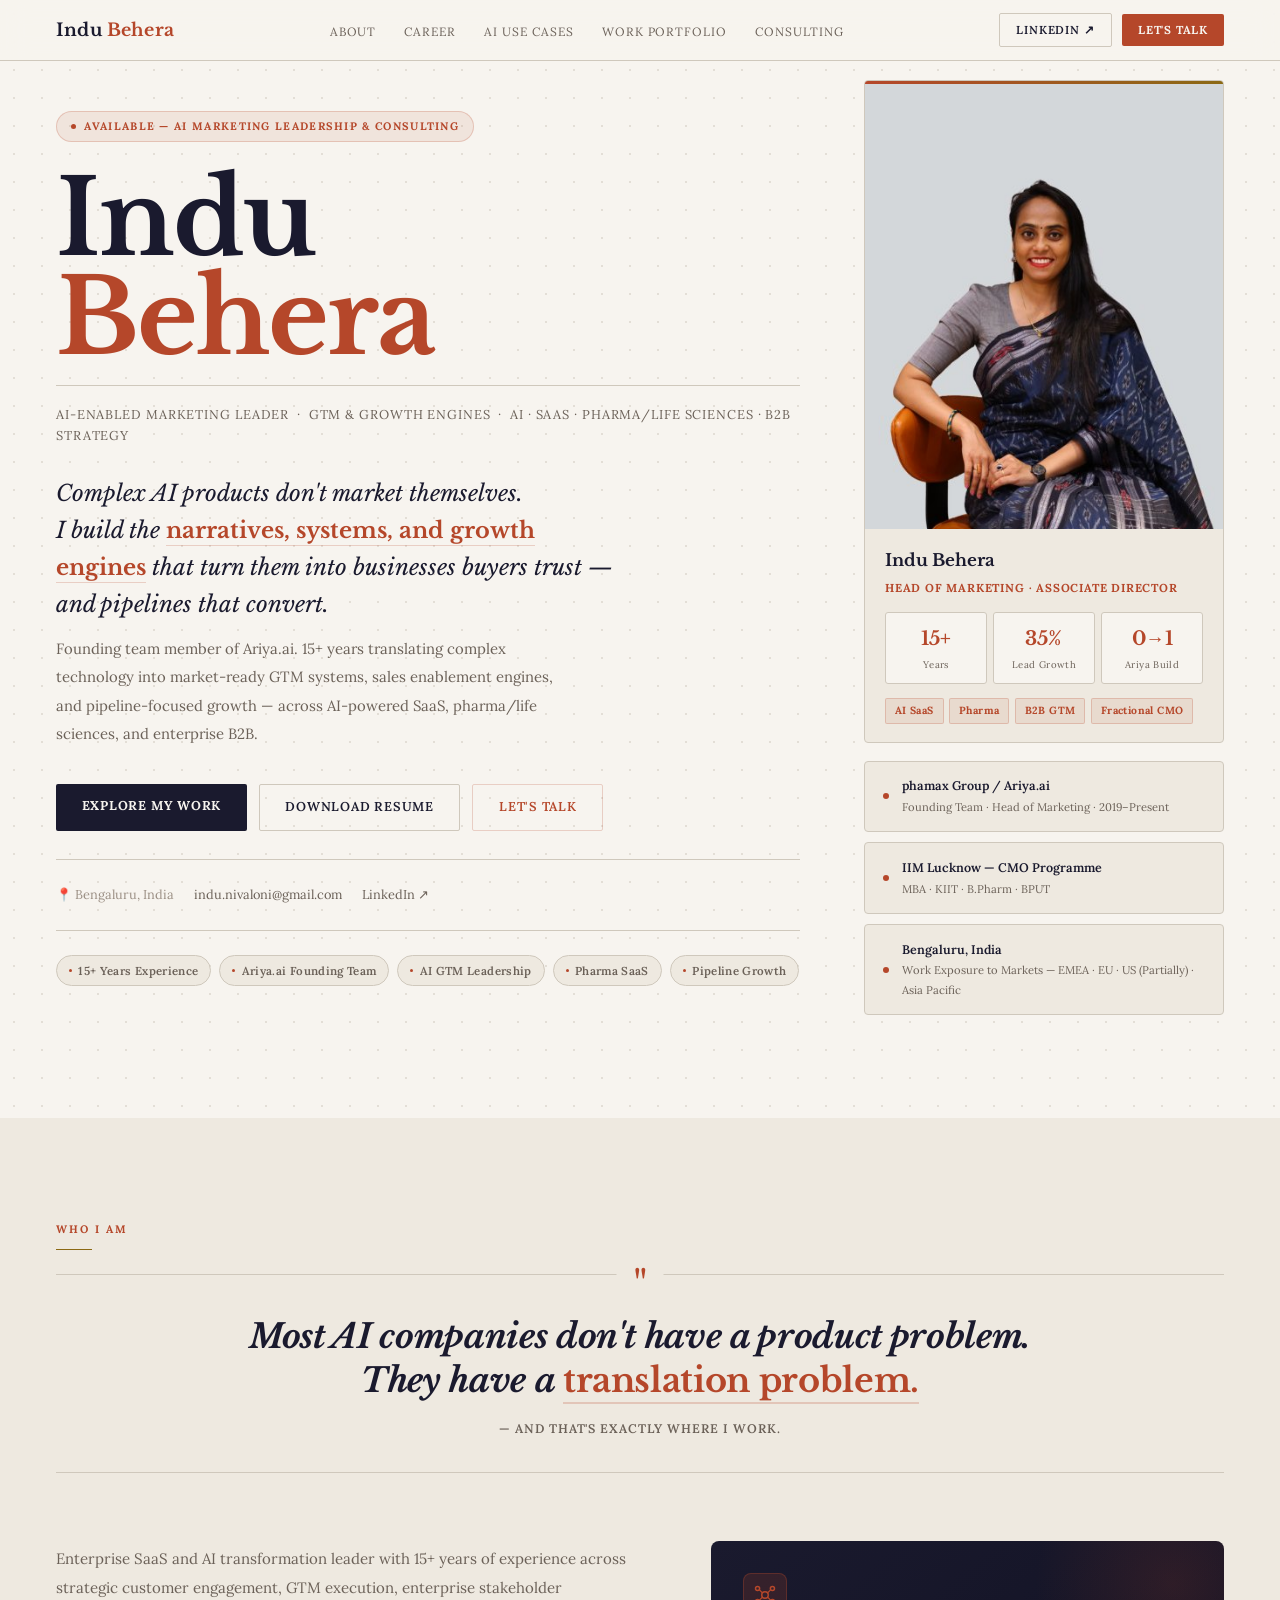
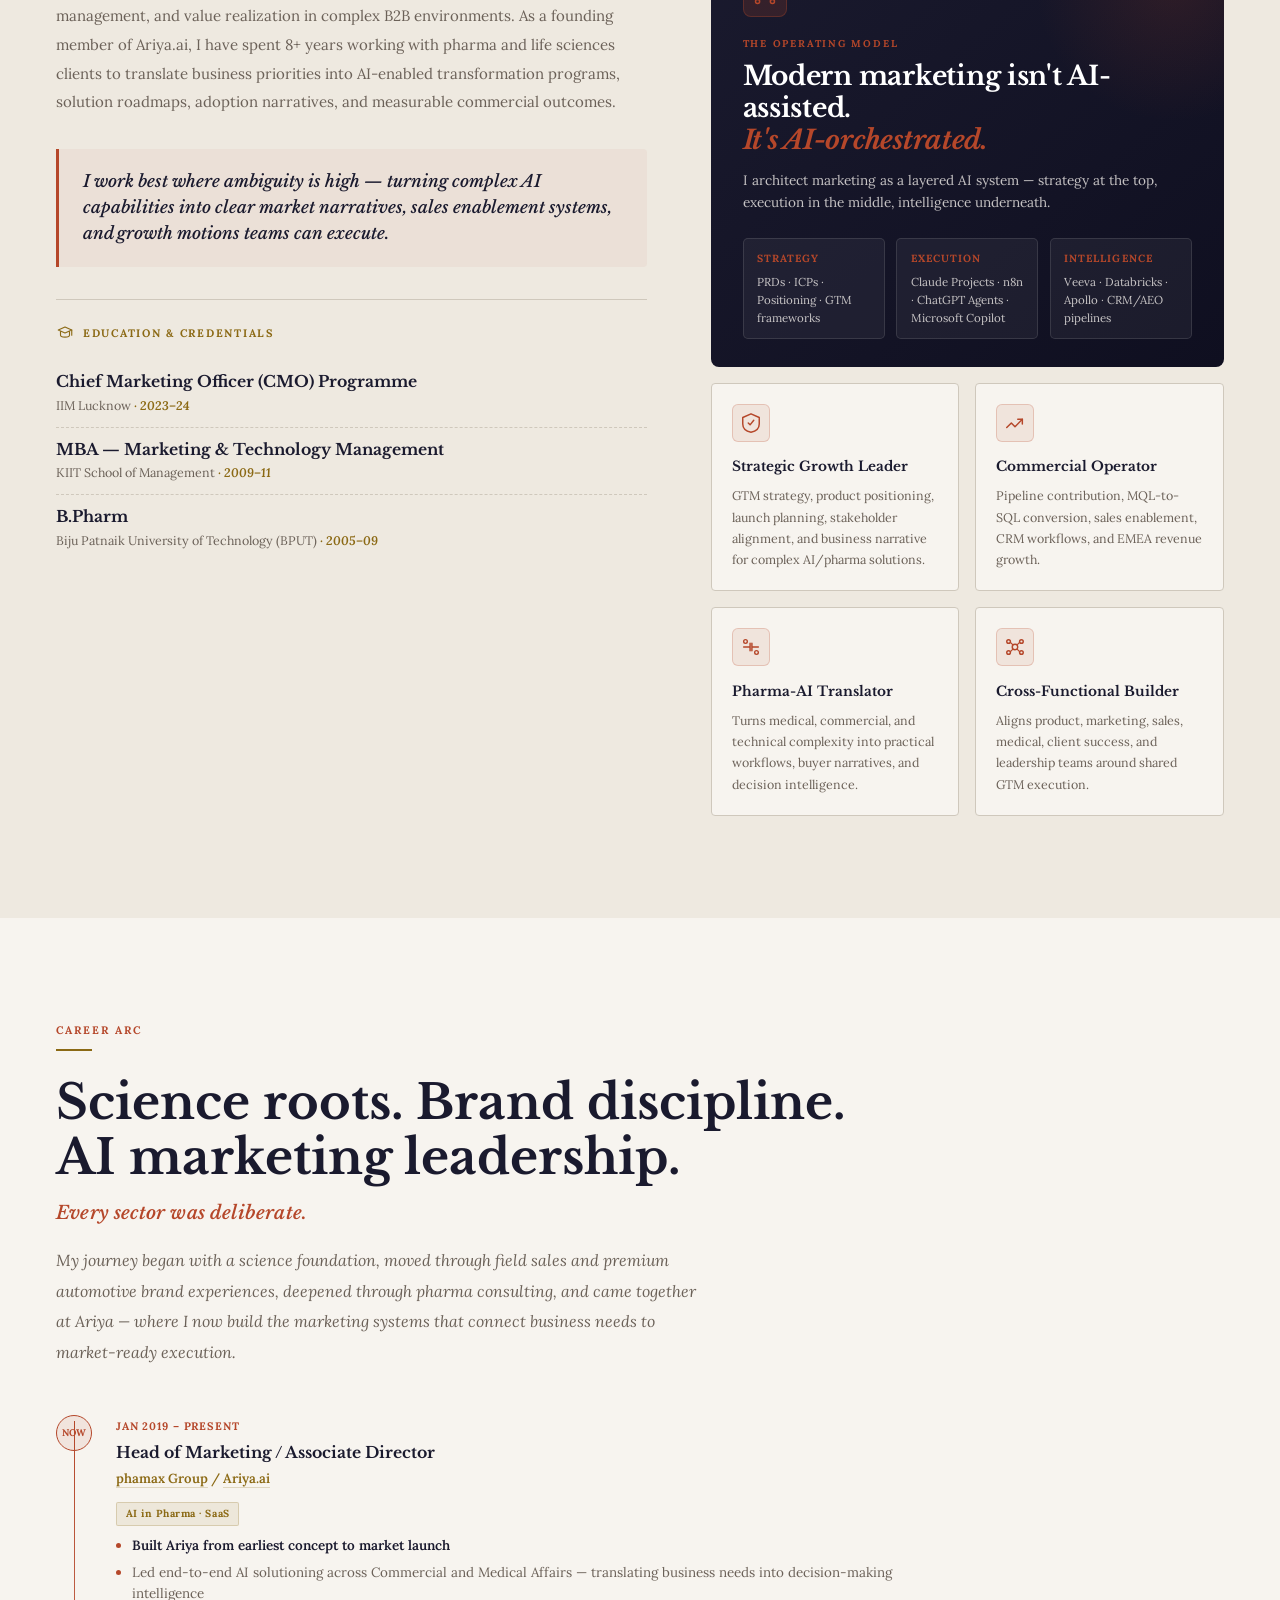
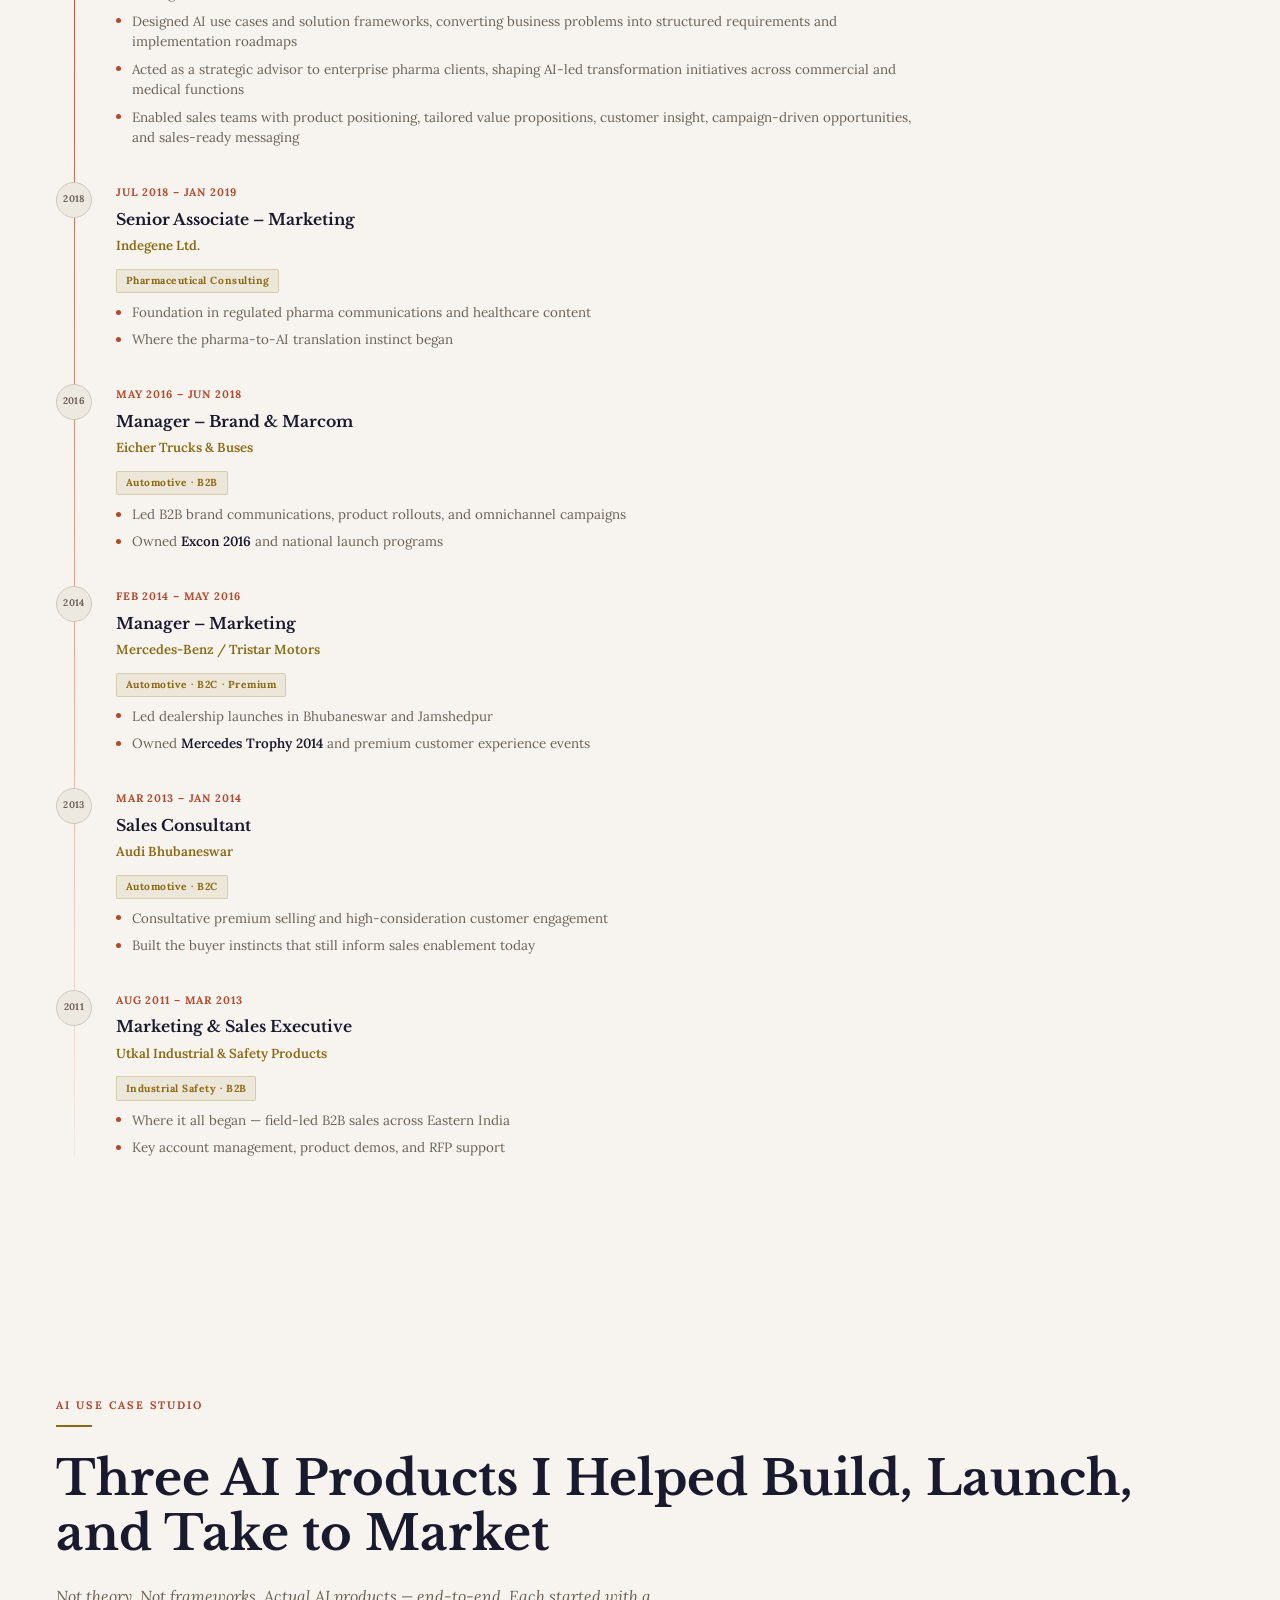
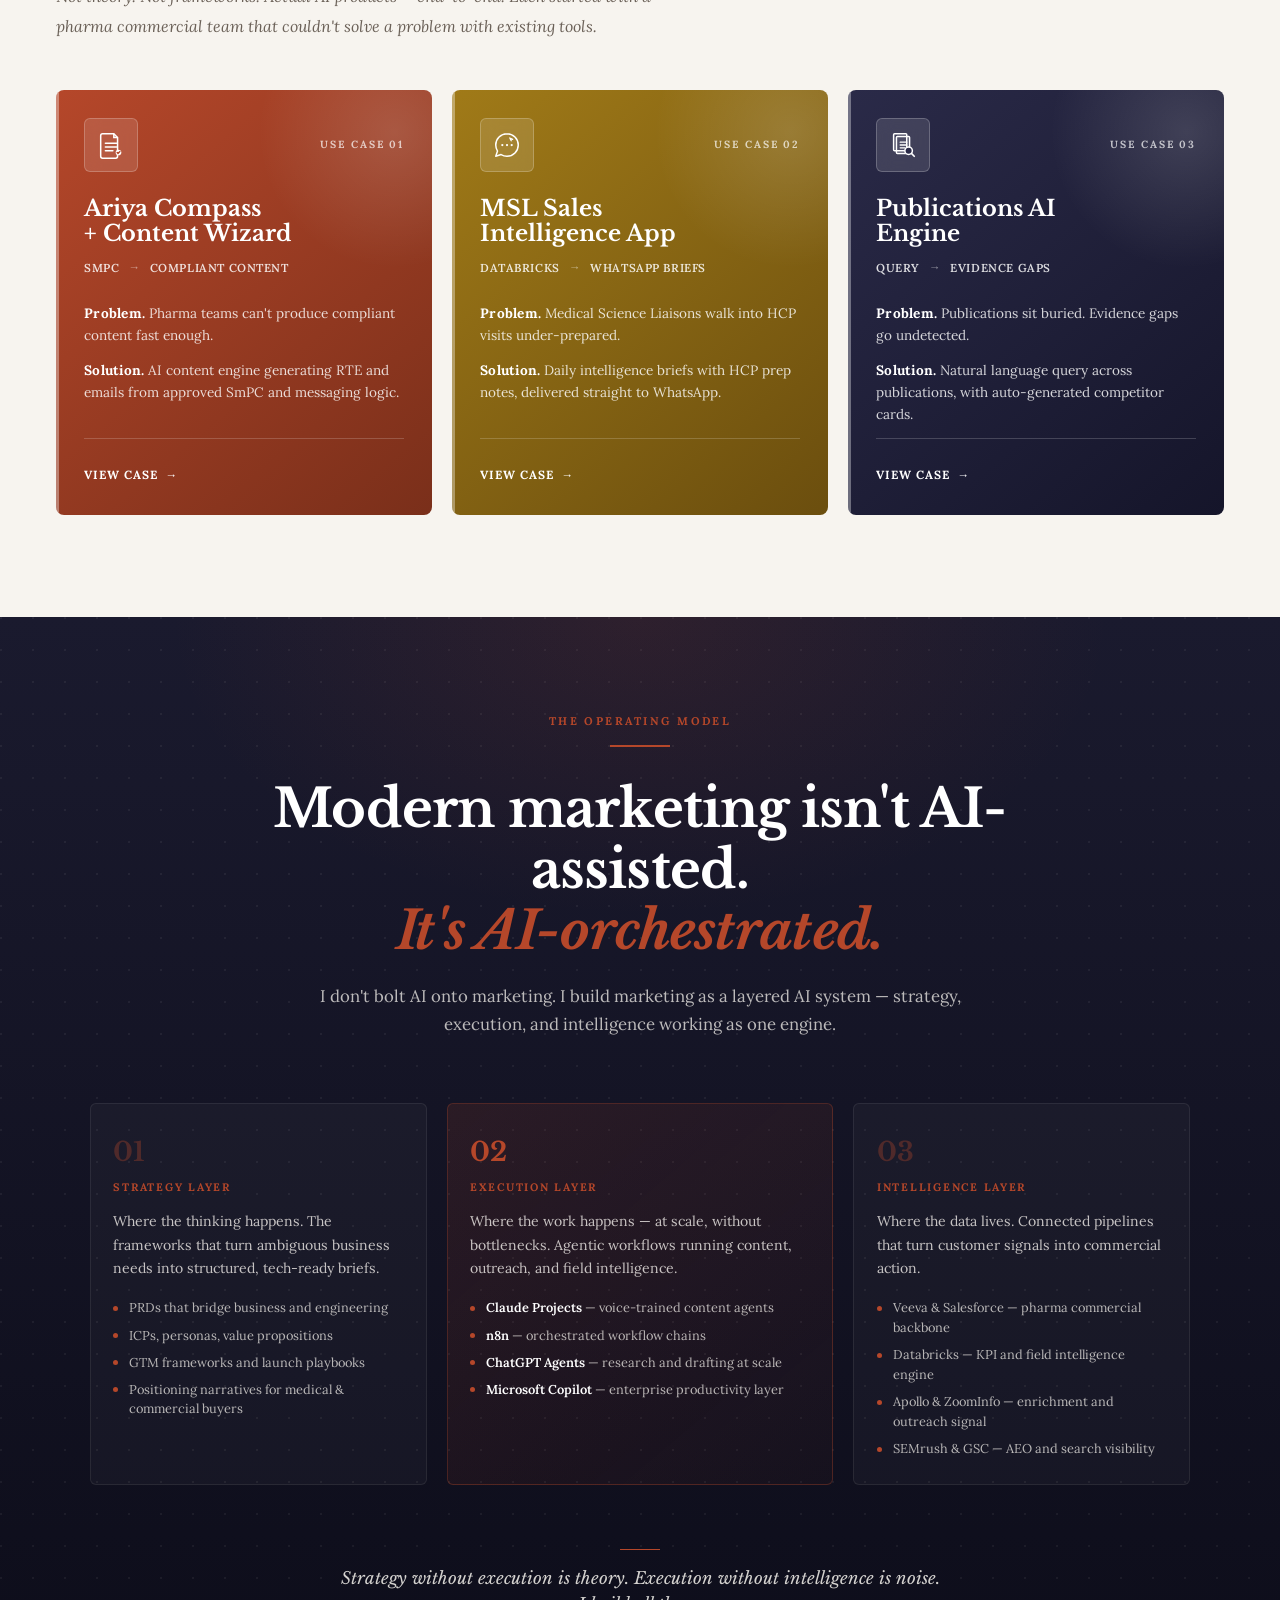
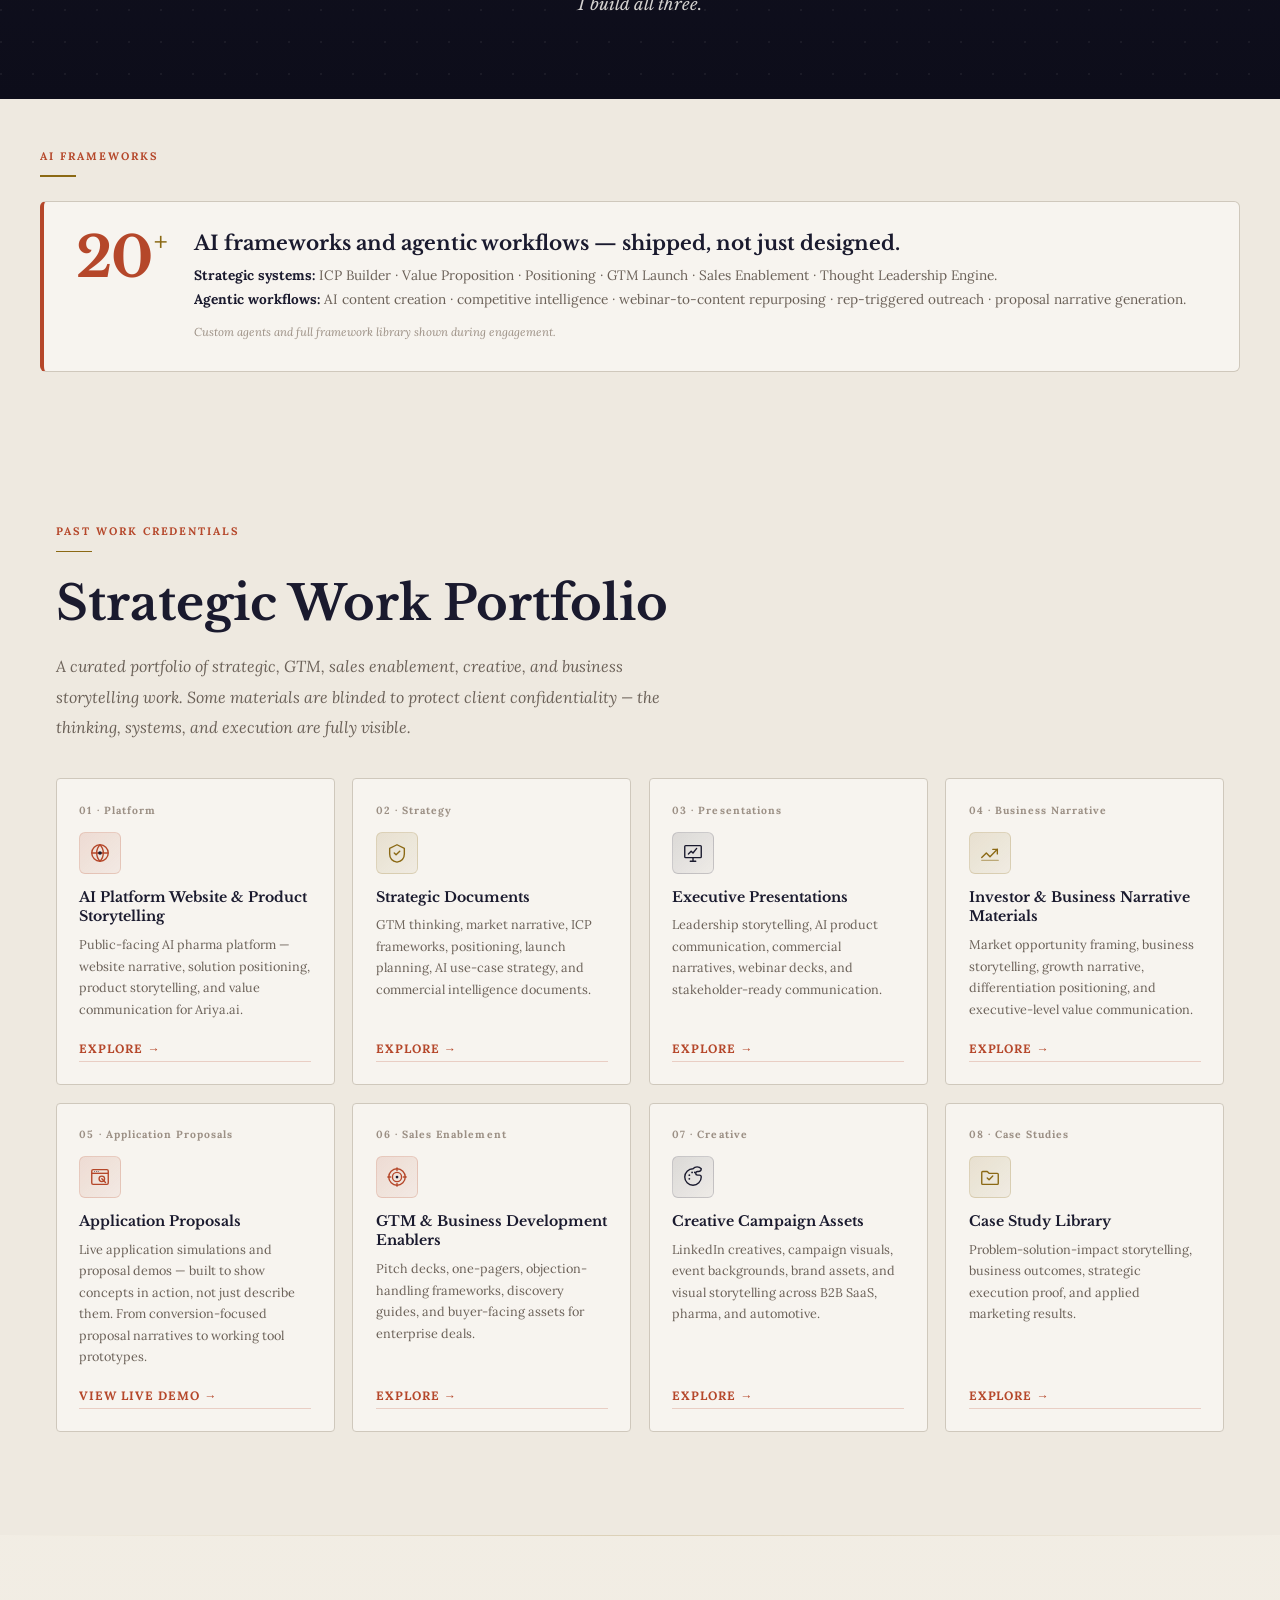
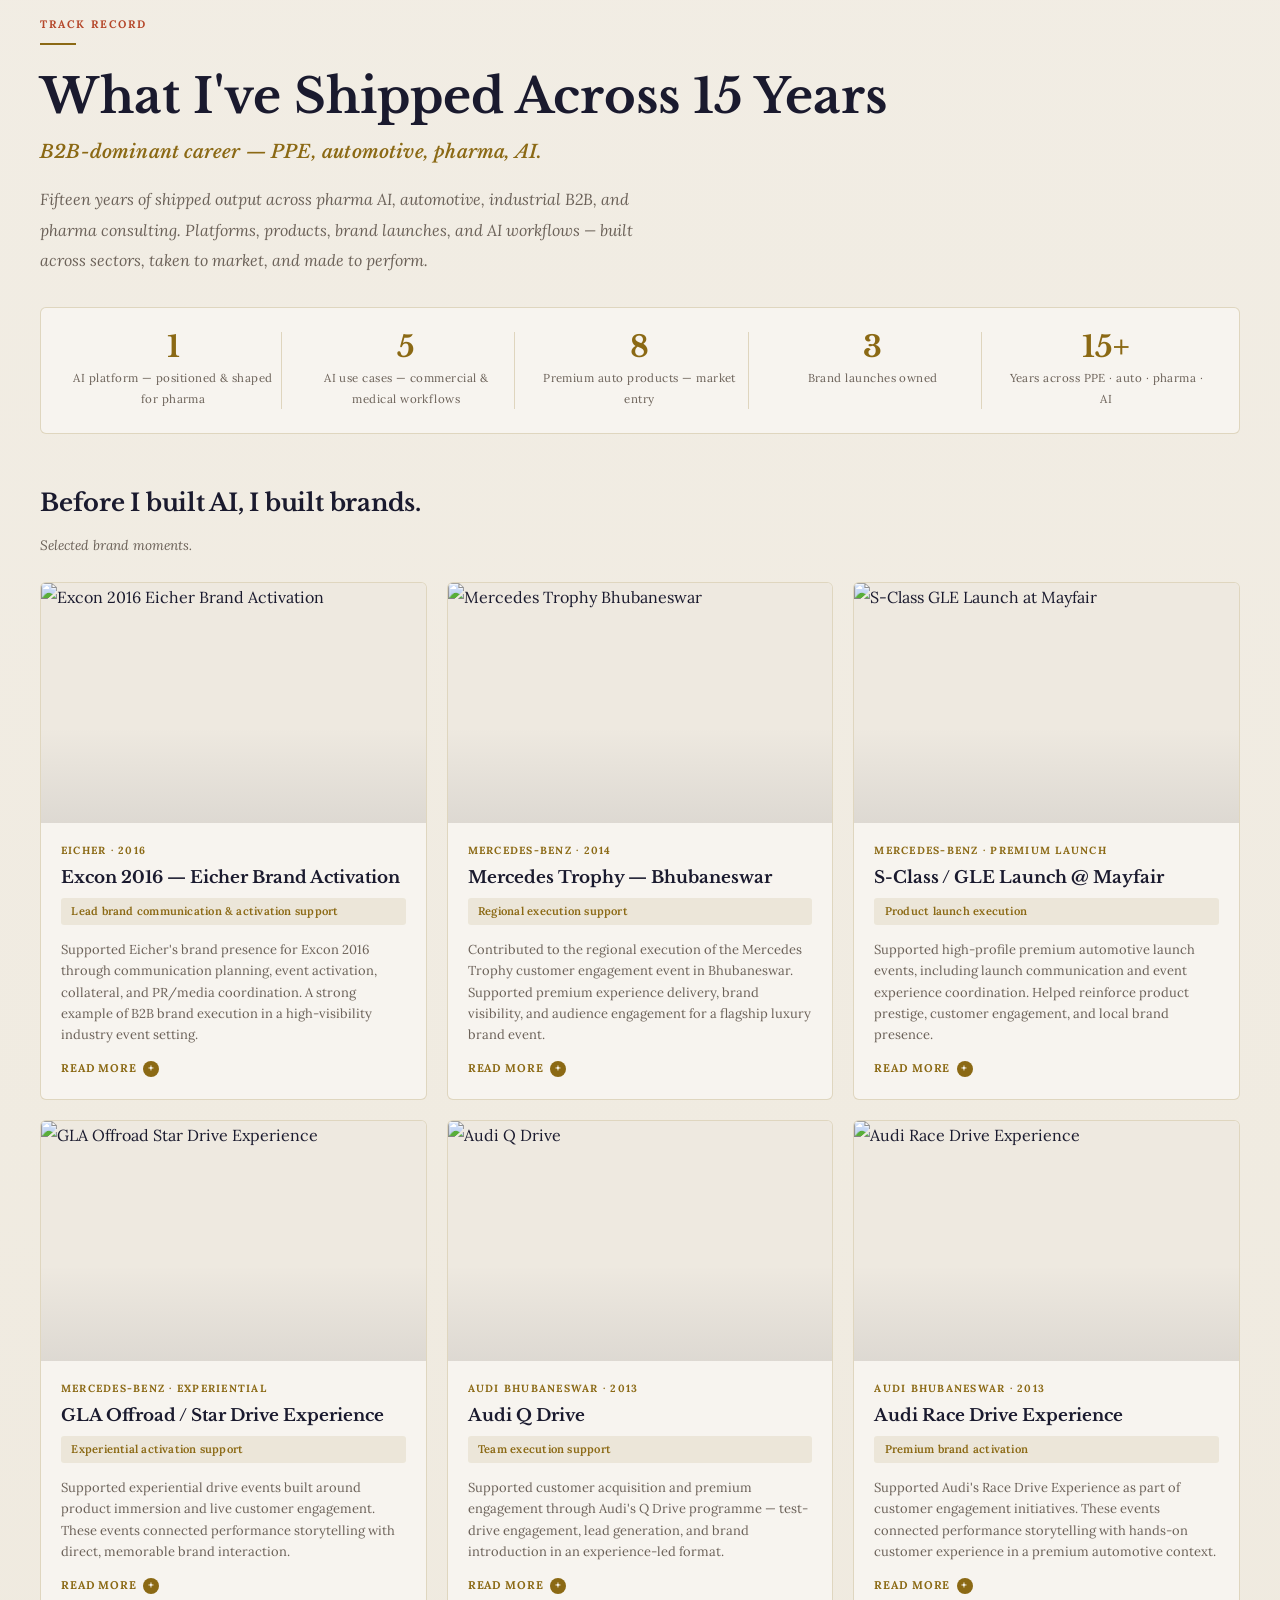
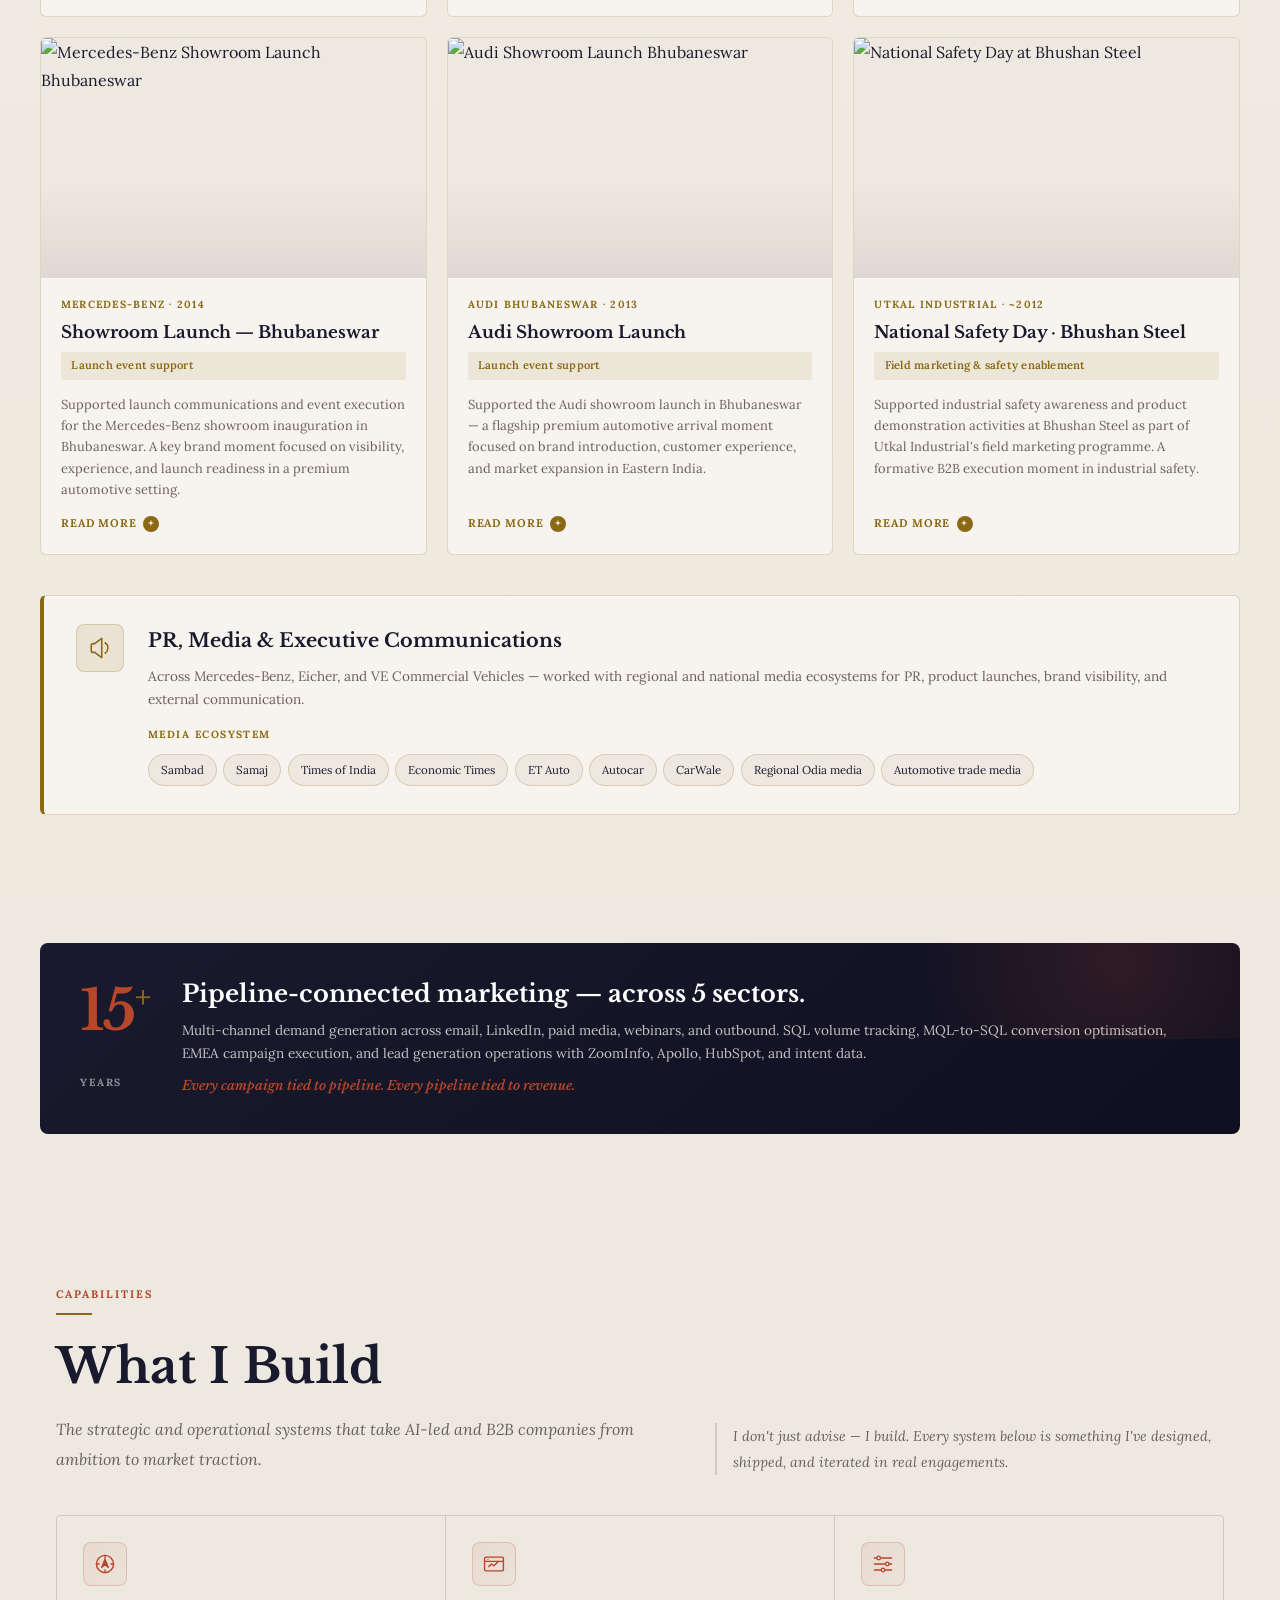
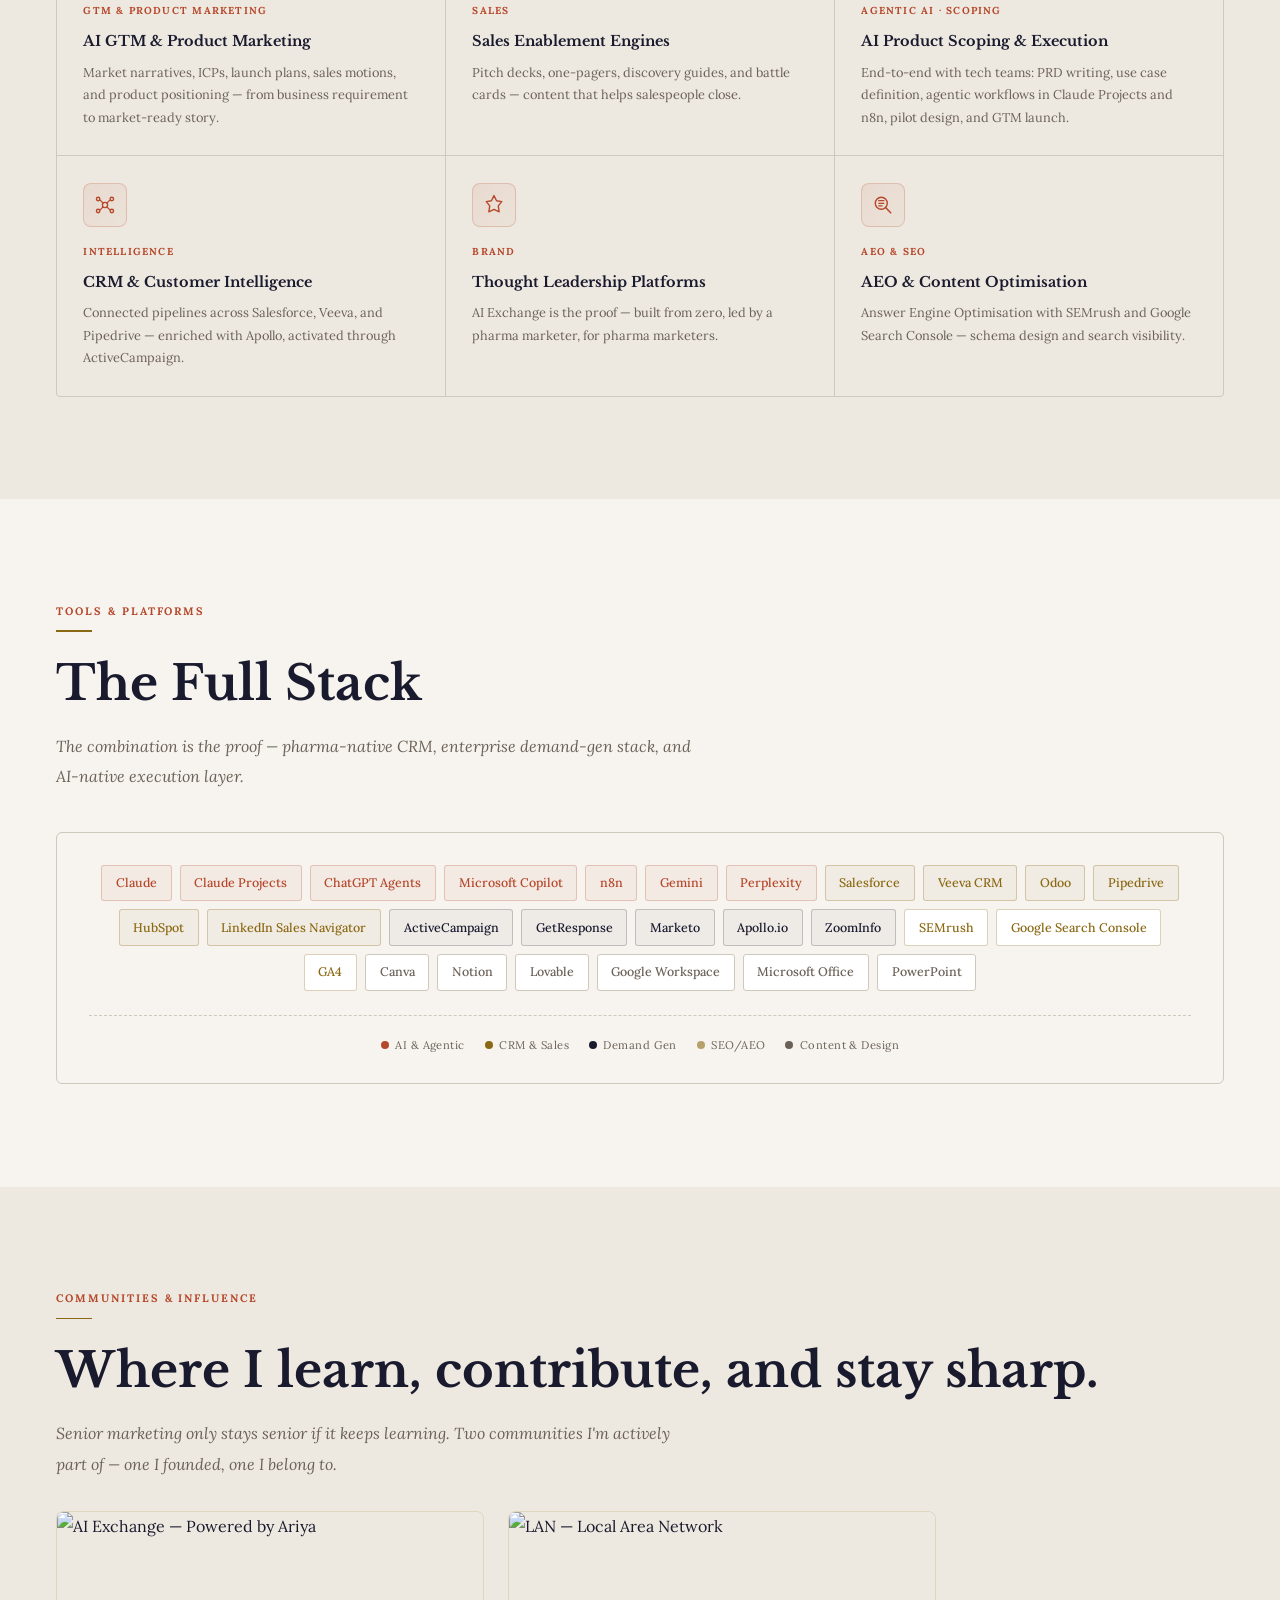
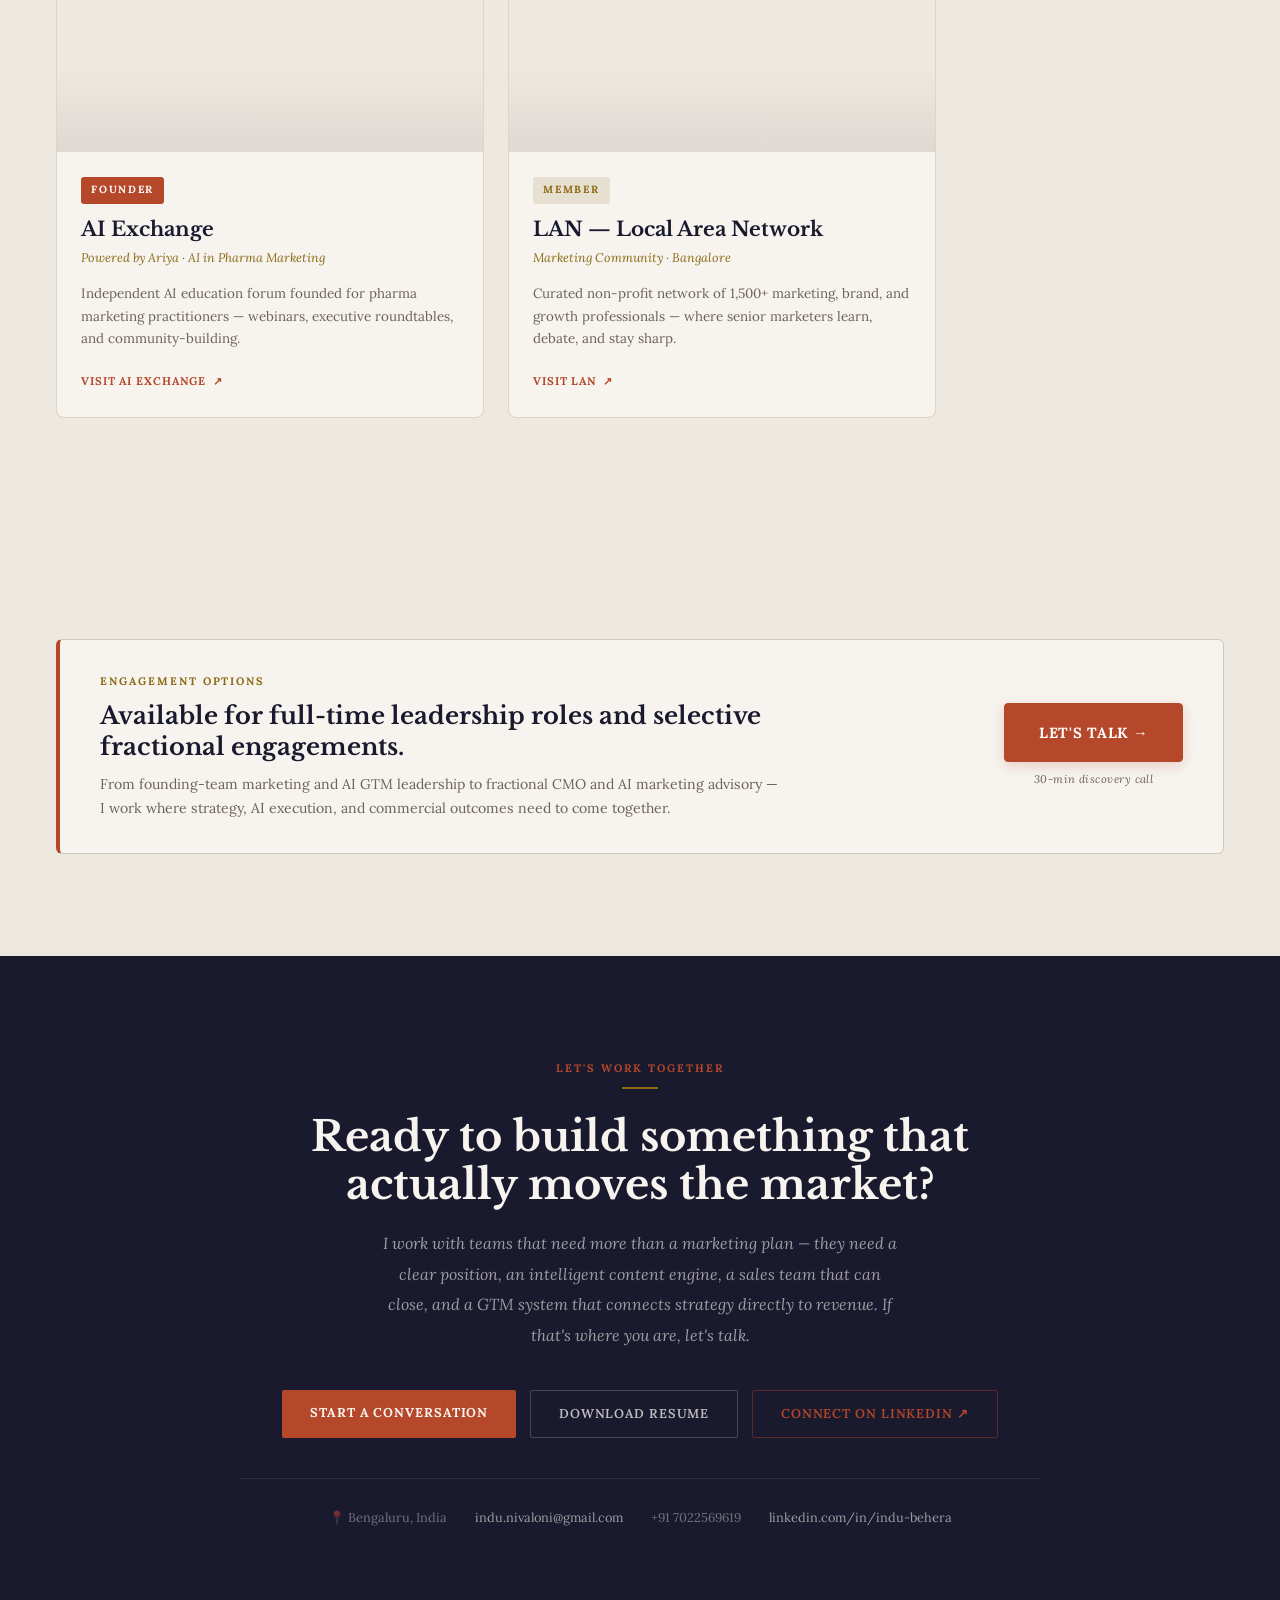
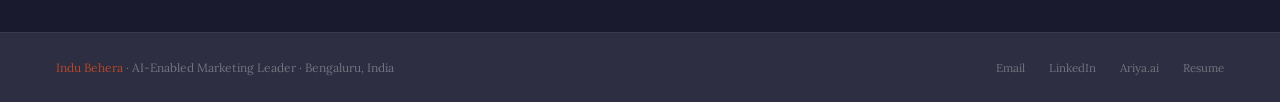
==== commit 6c1753f4: "Update index.html" ====
--- a/index.html
+++ b/index.html
@@ -1258,6 +1258,61 @@
 .comm-arrow{transition:transform .25s}
 .comm-card:hover .comm-arrow{transform:translate(2px,-2px)}
 
+
+/* ── CONSULTING COMPRESSED STRIP ── */
+.consulting-strip{
+  display:flex;align-items:center;justify-content:space-between;
+  gap:2.5rem;
+  background:var(--parch);
+  border:1px solid var(--border-warm);
+  border-left:4px solid var(--verm);
+  border-radius:6px;
+  padding:2rem 2.5rem;
+  margin-top:1rem;
+}
+@media(max-width:760px){
+  .consulting-strip{flex-direction:column;align-items:flex-start;gap:1.25rem;padding:1.75rem}
+}
+
+.cs-strip-text{flex:1;max-width:680px}
+.cs-strip-h{
+  font-family:var(--font-display);font-size:clamp(1.15rem,2.1vw,1.5rem);
+  font-weight:700;color:var(--ink);line-height:1.3;margin-bottom:.65rem;
+}
+.cs-strip-p{
+  font-size:.88rem;color:var(--muted);line-height:1.7;
+  font-family:var(--font-body);
+}
+
+.cs-strip-cta{
+  flex-shrink:0;text-align:center;
+  display:flex;flex-direction:column;align-items:center;gap:.5rem;
+}
+@media(max-width:760px){.cs-strip-cta{align-items:flex-start;text-align:left}}
+
+.btn-cta-large{
+  display:inline-block;
+  background:var(--verm);color:#fff;
+  padding:.95rem 2.1rem;
+  border-radius:4px;
+  font-family:var(--font-body);font-size:.92rem;font-weight:700;
+  letter-spacing:.05em;text-transform:uppercase;
+  text-decoration:none;
+  border:1px solid var(--verm);
+  transition:all .25s;
+  box-shadow:0 4px 14px rgba(181,71,42,.22);
+}
+.btn-cta-large:hover{
+  background:#7a2f1a;border-color:#7a2f1a;
+  transform:translateY(-2px);
+  box-shadow:0 8px 22px rgba(181,71,42,.32);
+}
+
+.cs-strip-note{
+  font-size:.7rem;color:var(--muted);font-style:italic;
+  font-family:var(--font-body);letter-spacing:.04em;
+}
+
 </style>
 
 <script type="application/ld+json">
@@ -1274,9 +1329,7 @@
       <li><a href="#about">About</a></li>
       <li><a href="#career-arc">Career</a></li>
       <li><a href="#ai-use-cases">AI Use Cases</a></li>
-      <li><a href="#proof-grid">Work</a></li>
-      <li><a href="#case-studies">Case Studies</a></li>
-      <li><a href="#frameworks">Frameworks</a></li>
+      <li><a href="#proof-grid">Work Portfolio</a></li>
       <li><a href="#consulting">Consulting</a></li>
     </ul>
     <div class="nav-actions">
@@ -1302,7 +1355,7 @@
       <p class="hero-sub">Founding team member of Ariya.ai. 15+ years translating complex technology into market-ready GTM systems, sales enablement engines, and pipeline-focused growth — across AI-powered SaaS, pharma/life sciences, and enterprise B2B.</p>
       <div class="cta-row">
         <a href="#proof-grid" class="btn-p">Explore My Work</a>
-        <a href="https://drive.google.com/file/d/1Pjfhl1CDH-OxO8JJMAKZlNComC9wxoHU/view?usp=sharing" class="btn-s" target="_blank">Download Resume</a>
+        <a href="https://drive.google.com/file/d/1UpEL60xZyhPVtUvu_LywyWK6M5CPnaiS/view?usp=sharing" class="btn-s" target="_blank">Download Resume</a>
         <a href="https://calendly.com/indu-nivaloni/30min" target="_blank" rel="noopener" class="btn-g">Let's Talk</a>
       </div>
       <div class="hero-contact">
@@ -1364,8 +1417,7 @@
     <div class="about-grid">
       <div>
         <div class="about-body reveal">
-          <p>My journey has moved from science to sales, from brand building to pharma consulting, and finally to building AI solutions for life sciences. With a B.Pharm foundation and 15+ years across industrial B2B, premium automotive, pharma consulting, and AI-powered SaaS, I bring a rare combination of commercial instinct, brand discipline, domain fluency, and product-to-market execution.</p>
-          <p>At phamax, I was part of the founding team behind Ariya — helping shape the platform from early concept to market-ready AI solution. I identified commercial and medical AI opportunities before the market fully matured, translated business needs into PRDs and product workflows, and built GTM narratives that connected product, sales, marketing, and customer adoption.</p>
+          <p>Enterprise SaaS and AI transformation leader with 15+ years of experience across strategic customer engagement, GTM execution, enterprise stakeholder management, and value realization in complex B2B environments. As a founding member of Ariya.ai, I have spent 8+ years working with pharma and life sciences clients to translate business priorities into AI-enabled transformation programs, solution roadmaps, adoption narratives, and measurable commercial outcomes.</p>
         </div>
 
         <!-- SECOND PULL-QUOTE -->
@@ -1497,9 +1549,11 @@
             <div class="tl-org"><a href="https://www.phamax.ch/" target="_blank" rel="noopener" style="color:var(--ochre);text-decoration:none;border-bottom:1px solid var(--ochre-border);transition:border-color .2s" onmouseover="this.style.borderColor='var(--verm)'" onmouseout="this.style.borderColor='var(--ochre-border)'">phamax Group</a> / <a href="https://ariya.ai/" target="_blank" rel="noopener" style="color:var(--ochre);text-decoration:none;border-bottom:1px solid var(--ochre-border);transition:border-color .2s" onmouseover="this.style.borderColor='var(--verm)'" onmouseout="this.style.borderColor='var(--ochre-border)'">Ariya.ai</a></div>
             <span class="tl-tag">AI in Pharma · SaaS</span>
             <ul class="tl-bullets">
-              <li><strong>Founding team member</strong> — built Ariya from concept to market</li>
+              <li><strong>Built Ariya from earliest concept to market launch</strong></li>
               <li>Led end-to-end AI solutioning across Commercial and Medical Affairs — translating business needs into decision-making intelligence</li>
-              <li>Founded <strong>AI Exchange</strong> · led EMEA demand generation and enterprise pipeline growth</li>
+              <li>Designed AI use cases and solution frameworks, converting business problems into structured requirements and implementation roadmaps</li>
+              <li>Acted as a strategic advisor to enterprise pharma clients, shaping AI-led transformation initiatives across commercial and medical functions</li>
+              <li>Enabled sales teams with product positioning, tailored value propositions, customer insight, campaign-driven opportunities, and sales-ready messaging</li>
             </ul>
           </div>
         </div>
@@ -1576,66 +1630,6 @@
       </div>
 
     </div>
-  </div>
-</section>
-
-<!-- WHAT I BUILD -->
-<section id="what-i-build" class="alt-bg">
-  <div class="container">
-    <div class="build-intro">
-      <div>
-        <div class="eyebrow reveal">Capabilities</div>
-        <div class="rule"></div>
-        <h2 class="section-h2 reveal">What I Build</h2>
-        <p class="lead reveal">The strategic and operational systems that take AI-led and B2B companies from ambition to market traction.</p>
-      </div>
-      <p class="build-note reveal">I don't just advise — I build. Every system below is something I've designed, shipped, and iterated in real engagements.</p>
-    </div>
-    <div class="build-grid">
-
-      <div class="bc reveal">
-        <div class="bc-icon"><svg viewBox="0 0 28 28" fill="none"><circle cx="14" cy="14" r="10" stroke="currentColor" stroke-width="1.6"/><path d="M14 4v3M14 21v3M4 14h3M21 14h3" stroke="currentColor" stroke-width="1.6" stroke-linecap="round"/><path d="M10 18l4-10 4 10-4-3-4 3z" fill="currentColor" stroke="currentColor" stroke-width="1.4" stroke-linejoin="round"/></svg></div>
-        <div class="bc-tag">GTM &amp; Product Marketing</div>
-        <h3>AI GTM &amp; Product Marketing</h3>
-        <p>Market narratives, ICPs, launch plans, sales motions, and product positioning — from business requirement to market-ready story.</p>
-      </div>
-
-      <div class="bc reveal rd1">
-        <div class="bc-icon"><svg viewBox="0 0 28 28" fill="none"><rect x="3" y="6" width="22" height="16" rx="1.5" stroke="currentColor" stroke-width="1.6"/><path d="M3 11h22" stroke="currentColor" stroke-width="1.6"/><circle cx="7" cy="8.5" r=".7" fill="currentColor"/><path d="M8 17l3-3 3 2 5-5" stroke="currentColor" stroke-width="1.6" stroke-linecap="round" stroke-linejoin="round"/></svg></div>
-        <div class="bc-tag">Sales</div>
-        <h3>Sales Enablement Engines</h3>
-        <p>Pitch decks, one-pagers, discovery guides, and battle cards — content that helps salespeople close.</p>
-      </div>
-
-      <div class="bc reveal rd2">
-        <div class="bc-icon"><svg viewBox="0 0 28 28" fill="none"><path d="M4 7h20M4 14h20M4 21h20" stroke="currentColor" stroke-width="1.6" stroke-linecap="round"/><circle cx="9" cy="7" r="2" fill="white" stroke="currentColor" stroke-width="1.6"/><circle cx="19" cy="14" r="2" fill="white" stroke="currentColor" stroke-width="1.6"/><circle cx="14" cy="21" r="2" fill="white" stroke="currentColor" stroke-width="1.6"/></svg></div>
-        <div class="bc-tag">Agentic AI · Scoping</div>
-        <h3>AI Product Scoping &amp; Execution</h3>
-        <p>End-to-end with tech teams: PRD writing, use case definition, agentic workflows in Claude Projects and n8n, pilot design, and GTM launch.</p>
-      </div>
-
-      <div class="bc reveal">
-        <div class="bc-icon"><svg viewBox="0 0 28 28" fill="none"><circle cx="14" cy="14" r="3" stroke="currentColor" stroke-width="1.6"/><circle cx="6" cy="7" r="2" stroke="currentColor" stroke-width="1.6"/><circle cx="22" cy="7" r="2" stroke="currentColor" stroke-width="1.6"/><circle cx="6" cy="21" r="2" stroke="currentColor" stroke-width="1.6"/><circle cx="22" cy="21" r="2" stroke="currentColor" stroke-width="1.6"/><path d="M8 8l4 4M20 8l-4 4M8 20l4-4M20 20l-4-4" stroke="currentColor" stroke-width="1.4"/></svg></div>
-        <div class="bc-tag">Intelligence</div>
-        <h3>CRM &amp; Customer Intelligence</h3>
-        <p>Connected pipelines across Salesforce, Veeva, and Pipedrive — enriched with Apollo, activated through ActiveCampaign.</p>
-      </div>
-
-      <div class="bc reveal rd1">
-        <div class="bc-icon"><svg viewBox="0 0 28 28" fill="none"><path d="M14 3l3 6 6 1-4 5 1 7-6-3-6 3 1-7-4-5 6-1 3-6z" stroke="currentColor" stroke-width="1.6" stroke-linejoin="round"/></svg></div>
-        <div class="bc-tag">Brand</div>
-        <h3>Thought Leadership Platforms</h3>
-        <p>AI Exchange is the proof — built from zero, led by a pharma marketer, for pharma marketers.</p>
-      </div>
-
-      <div class="bc reveal rd2">
-        <div class="bc-icon"><svg viewBox="0 0 28 28" fill="none"><circle cx="12" cy="12" r="7" stroke="currentColor" stroke-width="1.6"/><path d="M17 17l6 6" stroke="currentColor" stroke-width="1.8" stroke-linecap="round"/><path d="M9 12h6M9 9h6M9 15h4" stroke="currentColor" stroke-width="1.4" stroke-linecap="round"/></svg></div>
-        <div class="bc-tag">AEO &amp; SEO</div>
-        <h3>AEO &amp; Content Optimisation</h3>
-        <p>Answer Engine Optimisation with SEMrush and Google Search Console — schema design and search visibility.</p>
-      </div>
-
-    </div></div>
   </div>
 </section>
 
@@ -1947,223 +1941,20 @@
   </div>
 </section>
 
-<!-- WHAT I'VE SHIPPED ACROSS 15 YEARS (renamed from Before AI) -->
-<section id="before-ai" class="before-ai-bg">
+<!-- FRAMEWORKS -->
+<section id="frameworks" class="alt-bg fw-compact">
   <div class="container">
-    <div class="eyebrow reveal">Track Record</div>
+    <div class="eyebrow reveal">AI Frameworks</div>
     <div class="rule"></div>
-    <h2 class="section-h2 reveal">What I've Shipped Across 15 Years</h2>
-    <p class="track-record-sub reveal">B2B-dominant career — PPE, automotive, pharma, AI.</p>
-    <p class="lead reveal">Fifteen years of shipped output across pharma AI, automotive, industrial B2B, and pharma consulting. Platforms, products, brand launches, and AI workflows — built across sectors, taken to market, and made to perform.</p>
-
-    <!-- OUTPUT-LED KPI STRIP -->
-    <div class="leadership-strip reveal">
-      <div class="ls-item"><span class="ls-n">1</span><span class="ls-l">AI platform — positioned &amp; shaped for pharma</span></div>
-      <div class="ls-item"><span class="ls-n">5</span><span class="ls-l">AI use cases — commercial &amp; medical workflows</span></div>
-      <div class="ls-item"><span class="ls-n">8</span><span class="ls-l">Premium auto products — market entry</span></div>
-      <div class="ls-item"><span class="ls-n">3</span><span class="ls-l">Brand launches owned</span></div>
-      <div class="ls-item"><span class="ls-n">15+</span><span class="ls-l">Years across PPE · auto · pharma · AI</span></div>
-    </div>
-
-    <h3 class="brand-grid-h reveal">Before I built AI, I built brands.</h3>
-    <p class="brand-grid-sub reveal">Selected brand moments.</p>
-
-    <!-- 9 EVENT CARDS — 3x3 GRID -->
-    <div class="brand-grid">
-
-      <!-- 1. EXCON 2016 -->
-      <article class="bm-card reveal" onclick="toggleBM(this)" tabindex="0" role="button">
-        <div class="bm-img-wrap">
-          <img src="https://drive.google.com/thumbnail?id=1GWfaIth_HiQiqQggzuNXJrtlcdq02c9j&sz=w1000" alt="Excon 2016 Eicher Brand Activation" loading="lazy">
-        </div>
-        <div class="bm-body">
-          <div class="bm-meta">Eicher · 2016</div>
-          <h4>Excon 2016 — Eicher Brand Activation</h4>
-          <div class="bm-tag">Lead brand communication &amp; activation support</div>
-          <p class="bm-preview">Supported Eicher's brand presence for Excon 2016 through communication planning, event activation, collateral, and PR/media coordination. A strong example of B2B brand execution in a high-visibility industry event setting.</p>
-          <div class="bm-expand">
-            <p>Worked on Eicher's event communication and activation support for Excon 2016, aligning brand messaging, campaign assets, event touchpoints, and supporting PR/media content. A strong example of large-format B2B event execution and field-facing brand communication.</p>
-          </div>
-          <span class="bm-cta">Read more <span class="bm-arrow">+</span></span>
-        </div>
-      </article>
-
-      <!-- 2. MERCEDES TROPHY -->
-      <article class="bm-card reveal rd1" onclick="toggleBM(this)" tabindex="0" role="button">
-        <div class="bm-img-wrap">
-          <img src="https://drive.google.com/thumbnail?id=1yAVeML9LbHKEmioDnEU1s4t0CVv9iczU&sz=w1000" alt="Mercedes Trophy Bhubaneswar" loading="lazy">
-        </div>
-        <div class="bm-body">
-          <div class="bm-meta">Mercedes-Benz · 2014</div>
-          <h4>Mercedes Trophy — Bhubaneswar</h4>
-          <div class="bm-tag">Regional execution support</div>
-          <p class="bm-preview">Contributed to the regional execution of the Mercedes Trophy customer engagement event in Bhubaneswar. Supported premium experience delivery, brand visibility, and audience engagement for a flagship luxury brand event.</p>
-          <div class="bm-expand">
-            <p>Contributed as part of the regional marketing team to the execution of Mercedes Trophy in Bhubaneswar, helping deliver a premium brand experience and strengthen customer engagement through event coordination and market-facing activation.</p>
-          </div>
-          <span class="bm-cta">Read more <span class="bm-arrow">+</span></span>
-        </div>
-      </article>
-
-      <!-- 3. GLE LAUNCH -->
-      <article class="bm-card reveal rd2" onclick="toggleBM(this)" tabindex="0" role="button">
-        <div class="bm-img-wrap">
-          <img src="https://drive.google.com/thumbnail?id=1H89La7aO2RoDBWn5Yff-YEsLAssDy68Z&sz=w1000" alt="S-Class GLE Launch at Mayfair" loading="lazy">
-        </div>
-        <div class="bm-body">
-          <div class="bm-meta">Mercedes-Benz · Premium Launch</div>
-          <h4>S-Class / GLE Launch @ Mayfair</h4>
-          <div class="bm-tag">Product launch execution</div>
-          <p class="bm-preview">Supported high-profile premium automotive launch events, including launch communication and event experience coordination. Helped reinforce product prestige, customer engagement, and local brand presence.</p>
-          <div class="bm-expand">
-            <p>Contributed to launch execution for luxury automotive launches such as S-Class and GLE launch events, supporting the coordination of launch moments, premium display experience, and customer-facing engagement.</p>
-          </div>
-          <span class="bm-cta">Read more <span class="bm-arrow">+</span></span>
-        </div>
-      </article>
-
-      <!-- 4. GLA OFFROAD / STAR DRIVE -->
-      <article class="bm-card reveal" onclick="toggleBM(this)" tabindex="0" role="button">
-        <div class="bm-img-wrap">
-          <img src="https://drive.google.com/thumbnail?id=1XEmp7M-5J4Jn95wI8GiiRWZFYk4EoKbN&sz=w1000" alt="GLA Offroad Star Drive Experience" loading="lazy">
-        </div>
-        <div class="bm-body">
-          <div class="bm-meta">Mercedes-Benz · Experiential</div>
-          <h4>GLA Offroad / Star Drive Experience</h4>
-          <div class="bm-tag">Experiential activation support</div>
-          <p class="bm-preview">Supported experiential drive events built around product immersion and live customer engagement. These events connected performance storytelling with direct, memorable brand interaction.</p>
-          <div class="bm-expand">
-            <p>Worked on execution support for drive and display experiences such as GLA offroad and Star Drive activities, helping deliver product-led experiential engagement and strengthen premium automotive brand recall.</p>
-          </div>
-          <span class="bm-cta">Read more <span class="bm-arrow">+</span></span>
-        </div>
-      </article>
-
-      <!-- 5. AUDI Q DRIVE -->
-      <article class="bm-card reveal rd1" onclick="toggleBM(this)" tabindex="0" role="button">
-        <div class="bm-img-wrap">
-          <img src="https://drive.google.com/thumbnail?id=1rSkn_u1DINe7MxOKx3w5Z13FmZck0e4Z&sz=w1000" alt="Audi Q Drive" loading="lazy">
-        </div>
-        <div class="bm-body">
-          <div class="bm-meta">Audi Bhubaneswar · 2013</div>
-          <h4>Audi Q Drive</h4>
-          <div class="bm-tag">Team execution support</div>
-          <p class="bm-preview">Supported customer acquisition and premium engagement through Audi's Q Drive programme — test-drive engagement, lead generation, and brand introduction in an experience-led format.</p>
-          <div class="bm-expand">
-            <p>Contributed to Audi Bhubaneswar's Q Drive programme — supporting test-drive-led customer engagement, lead capture from premium buyers, and brand introduction activities. Built foundational instincts around premium consultative selling that still inform every sales enablement asset designed today.</p>
-          </div>
-          <span class="bm-cta">Read more <span class="bm-arrow">+</span></span>
-        </div>
-      </article>
-
-      <!-- 6. AUDI RACE DRIVE -->
-      <article class="bm-card reveal rd2" onclick="toggleBM(this)" tabindex="0" role="button">
-        <div class="bm-img-wrap">
-          <img src="https://drive.google.com/thumbnail?id=1zjx-D48udWSFqc33hJsRQJWb0XSgxdMm&sz=w1000" alt="Audi Race Drive Experience" loading="lazy">
-        </div>
-        <div class="bm-body">
-          <div class="bm-meta">Audi Bhubaneswar · 2013</div>
-          <h4>Audi Race Drive Experience</h4>
-          <div class="bm-tag">Premium brand activation</div>
-          <p class="bm-preview">Supported Audi's Race Drive Experience as part of customer engagement initiatives. These events connected performance storytelling with hands-on customer experience in a premium automotive context.</p>
-          <div class="bm-expand">
-            <p>Worked on execution support for the Audi Race Drive Experience, helping coordinate the premium brand activation, customer experience moments, and performance-led storytelling. A key part of Audi Bhubaneswar's premium customer engagement strategy.</p>
-          </div>
-          <span class="bm-cta">Read more <span class="bm-arrow">+</span></span>
-        </div>
-      </article>
-
-      <!-- 7. MERCEDES SHOWROOM LAUNCH -->
-      <article class="bm-card reveal" onclick="toggleBM(this)" tabindex="0" role="button">
-        <div class="bm-img-wrap">
-          <img src="https://drive.google.com/thumbnail?id=1xqltptlRNZOrtegXJAZBKQlgRhEB6c6k&sz=w1000" alt="Mercedes-Benz Showroom Launch Bhubaneswar" loading="lazy">
-        </div>
-        <div class="bm-body">
-          <div class="bm-meta">Mercedes-Benz · 2014</div>
-          <h4>Showroom Launch — Bhubaneswar</h4>
-          <div class="bm-tag">Launch event support</div>
-          <p class="bm-preview">Supported launch communications and event execution for the Mercedes-Benz showroom inauguration in Bhubaneswar. A key brand moment focused on visibility, experience, and launch readiness in a premium automotive setting.</p>
-          <div class="bm-expand">
-            <p>Supported the showroom inauguration experience through launch communication and execution coordination, helping create a premium first-impression brand environment and support local market expansion for Mercedes-Benz in Eastern India.</p>
-          </div>
-          <span class="bm-cta">Read more <span class="bm-arrow">+</span></span>
-        </div>
-      </article>
-
-      <!-- 8. AUDI SHOWROOM LAUNCH -->
-      <article class="bm-card reveal rd1" onclick="toggleBM(this)" tabindex="0" role="button">
-        <div class="bm-img-wrap">
-          <img src="https://drive.google.com/thumbnail?id=1mvZV9efq-6RYF2wUYbRDRqI-JA62UZZK&sz=w1000" alt="Audi Showroom Launch Bhubaneswar" loading="lazy">
-        </div>
-        <div class="bm-body">
-          <div class="bm-meta">Audi Bhubaneswar · 2013</div>
-          <h4>Audi Showroom Launch</h4>
-          <div class="bm-tag">Launch event support</div>
-          <p class="bm-preview">Supported the Audi showroom launch in Bhubaneswar — a flagship premium automotive arrival moment focused on brand introduction, customer experience, and market expansion in Eastern India.</p>
-          <div class="bm-expand">
-            <p>Contributed to Audi Bhubaneswar's showroom launch through customer-facing event support, lead engagement, and brand introduction activities. Part of bringing the Audi brand experience to a new regional market.</p>
-          </div>
-          <span class="bm-cta">Read more <span class="bm-arrow">+</span></span>
-        </div>
-      </article>
-
-      <!-- 9. BHUSHAN STEEL -->
-      <article class="bm-card reveal rd2" onclick="toggleBM(this)" tabindex="0" role="button">
-        <div class="bm-img-wrap">
-          <img src="https://drive.google.com/thumbnail?id=1SZEpV-K1015Q2xevVUKkkhC7Ws84cvvb&sz=w1000" alt="National Safety Day at Bhushan Steel" loading="lazy">
-        </div>
-        <div class="bm-body">
-          <div class="bm-meta">Utkal Industrial · ~2012</div>
-          <h4>National Safety Day · Bhushan Steel</h4>
-          <div class="bm-tag">Field marketing &amp; safety enablement</div>
-          <p class="bm-preview">Supported industrial safety awareness and product demonstration activities at Bhushan Steel as part of Utkal Industrial's field marketing programme. A formative B2B execution moment in industrial safety.</p>
-          <div class="bm-expand">
-            <p>Contributed to Utkal Industrial's field-driven marketing approach by supporting product demonstrations, safety awareness events, and direct customer enablement at industrial sites including Bhushan Steel. These engagements built the buyer instincts and B2B sales discipline that informed every marketing role since.</p>
-          </div>
-          <span class="bm-cta">Read more <span class="bm-arrow">+</span></span>
-        </div>
-      </article>
-
-    </div>
-
-    <!-- PR & MEDIA STRIP -->
-    <div class="pr-media-strip reveal">
-      <div class="pr-icon">
-        <svg viewBox="0 0 32 32" fill="none">
-          <path d="M6 13v6a2 2 0 002 2h2l8 6V5l-8 6H8a2 2 0 00-2 2z" stroke="currentColor" stroke-width="1.8" stroke-linejoin="round"/>
-          <path d="M22 10c2 1.5 3 3.5 3 6s-1 4.5-3 6" stroke="currentColor" stroke-width="1.8" stroke-linecap="round"/>
-        </svg>
-      </div>
-      <div class="pr-body">
-        <h3>PR, Media &amp; Executive Communications</h3>
-        <p>Across Mercedes-Benz, Eicher, and VE Commercial Vehicles — worked with regional and national media ecosystems for PR, product launches, brand visibility, and external communication.</p>
-        <div class="pr-eco-label">Media ecosystem</div>
-        <div class="pr-chips">
-          <span class="pr-chip">Sambad</span>
-          <span class="pr-chip">Samaj</span>
-          <span class="pr-chip">Times of India</span>
-          <span class="pr-chip">Economic Times</span>
-          <span class="pr-chip">ET Auto</span>
-          <span class="pr-chip">Autocar</span>
-          <span class="pr-chip">CarWale</span>
-          <span class="pr-chip">Regional Odia media</span>
-          <span class="pr-chip">Automotive trade media</span>
-        </div>
-      </div>
-    </div>
-
-  </div>
-</section>
-
-<!-- DEMAND GENERATION STRIP -->
-<section id="demand-gen" class="dg-section">
-  <div class="container">
-    <div class="dg-strip reveal">
-      <div class="dg-num">15<span>+</span><br><em>YEARS</em></div>
-      <div class="dg-body">
-        <h2 class="dg-h">Pipeline-connected marketing — across 5 sectors.</h2>
-        <p class="dg-p">Multi-channel demand generation across email, LinkedIn, paid media, webinars, and outbound. SQL volume tracking, MQL-to-SQL conversion optimisation, EMEA campaign execution, and lead generation operations with ZoomInfo, Apollo, HubSpot, and intent data.</p>
-        <p class="dg-tagline"><em>Every campaign tied to pipeline. Every pipeline tied to revenue.</em></p>
+    <div class="fw-strip reveal">
+      <div class="fw-strip-num">20<span>+</span></div>
+      <div class="fw-strip-body">
+        <h2 class="fw-strip-h">AI frameworks and agentic workflows — shipped, not just designed.</h2>
+        <p class="fw-strip-p">
+          <strong>Strategic systems:</strong> ICP Builder · Value Proposition · Positioning · GTM Launch · Sales Enablement · Thought Leadership Engine.<br>
+          <strong>Agentic workflows:</strong> AI content creation · competitive intelligence · webinar-to-content repurposing · rep-triggered outreach · proposal narrative generation.
+        </p>
+        <p class="fw-strip-note">Custom agents and full framework library shown during engagement.</p>
       </div>
     </div>
   </div>
@@ -2189,145 +1980,285 @@
   </div>
 </section>
 
-<!-- CASE STUDIES -->
-<section id="case-studies">
+<!-- WHAT I'VE SHIPPED ACROSS 15 YEARS (renamed from Before AI) -->
+<section id="before-ai" class="before-ai-bg">
   <div class="container">
-    <div class="eyebrow reveal">Selected Case Studies</div>
+    <div class="eyebrow reveal">Track Record</div>
     <div class="rule"></div>
-    <h2 class="section-h2 reveal">Work That Moved the Needle</h2>
-    <p class="lead reveal">Three real engagements. Real outcomes. Click any case to expand.</p>
-
-    <div class="cs-stack">
-
-      <!-- CS 01 -->
-      <div class="cs-card reveal open">
-        <div class="cs-hd" onclick="toggleCS(this)">
-          <div class="cs-hd-l">
-            <div class="cs-num">Case Study 01 · Medical Affairs · AI SaaS · EMEA</div>
-            <h3>300K CHF in revenue from a 35% lead lift — built from scratch</h3>
-            <div class="cs-stats">
-              <div class="cs-stat"><span class="cs-stat-n">35%</span><span class="cs-stat-l">Lead Increase</span></div>
-              <div class="cs-stat"><span class="cs-stat-n">22%</span><span class="cs-stat-l">MQL→SQL</span></div>
-              <div class="cs-stat"><span class="cs-stat-n">15%</span><span class="cs-stat-l">EMEA Growth</span></div>
-              <div class="cs-stat ribbon"><span class="cs-stat-n">300K</span><span class="cs-stat-l">CHF Revenue</span></div>
-            </div>
-          </div>
-          <div class="cs-toggle">+</div>
-        </div>
-        <div class="cs-bd">
-          <div class="cs-cols">
-            <div class="cs-col">
-              <h4>The Challenge</h4>
-              <p>Medical Affairs leaders needed AI-enabled insights from field notes, CRM, advisory boards, and competitor signals. The product worked. The market narrative didn't exist yet.</p>
-            </div>
-            <div class="cs-col">
-              <h4>The Strategy</h4>
-              <p>Develop the ICP from scratch. Build a complete GTM system aligned to how medical affairs teams evaluate and buy AI.</p>
-            </div>
-            <div class="cs-col">
-              <h4>What I Executed</h4>
-              <ul>
-                <li>ICP development and outreach plan for Medical Affairs</li>
-                <li>Multi-channel demand gen across EMEA and EU</li>
-                <li>Sales decks, one-pagers, and deal-support content</li>
-                <li>CRM-led lead gen with ZoomInfo, Apollo, HubSpot</li>
-                <li>AI Exchange webinar themes</li>
-              </ul>
-            </div>
-          </div>
-        </div>
-      </div>
-
-      <!-- CS 02 -->
-      <div class="cs-card reveal">
-        <div class="cs-hd" onclick="toggleCS(this)">
-          <div class="cs-hd-l">
-            <div class="cs-num">Case Study 02 · Thought Leadership · Pharma AI</div>
-            <h3>Founded the first dedicated AI forum for pharma marketing practitioners</h3>
-            <div class="cs-stats">
-              <div class="cs-stat ribbon"><span class="cs-stat-n">AI Exchange</span><span class="cs-stat-l">Built from zero</span></div>
-              <div class="cs-stat"><span class="cs-stat-n">Category</span><span class="cs-stat-l">Authority Built</span></div>
-              <div class="cs-stat"><span class="cs-stat-n">Senior</span><span class="cs-stat-l">Pharma Audience</span></div>
-            </div>
-          </div>
-          <div class="cs-toggle">+</div>
-        </div>
-        <div class="cs-bd">
-          <div class="cs-cols">
-            <div class="cs-col">
-              <h4>The Challenge</h4>
-              <p>Pharma marketing leaders were hearing about AI from every direction — but no pharma-specific space existed. The conversation was dominated by generalist tech voices.</p>
-            </div>
-            <div class="cs-col">
-              <h4>The Strategy</h4>
-              <p>Create the forum that didn't exist. Build AI Exchange as a community designed specifically for pharma marketing leaders.</p>
-            </div>
-            <div class="cs-col">
-              <h4>What I Executed</h4>
-              <ul>
-                <li>Platform concept, positioning, and naming</li>
-                <li>Webinar themes from real pharma marketer questions</li>
-                <li>Speaker strategy and topic planning</li>
-                <li>Executive roundtable format design</li>
-                <li>Community-building and brand authority</li>
-              </ul>
-            </div>
-          </div>
-        </div>
-      </div>
-
-      <!-- CS 03 -->
-      <div class="cs-card reveal">
-        <div class="cs-hd" onclick="toggleCS(this)">
-          <div class="cs-hd-l">
-            <div class="cs-num">Case Study 03 · Agentic AI · Claude Projects · Personal IP</div>
-            <h3>Built 3 production AI agents to eliminate my own repetitive work</h3>
-            <div class="cs-stats">
-              <div class="cs-stat ribbon"><span class="cs-stat-n">Bob</span><span class="cs-stat-l">Competitor Scraper</span></div>
-              <div class="cs-stat"><span class="cs-stat-n">LinkedIn</span><span class="cs-stat-l">Builder Agent</span></div>
-              <div class="cs-stat"><span class="cs-stat-n">VP</span><span class="cs-stat-l">Agent · ICP-trained</span></div>
-            </div>
-          </div>
-          <div class="cs-toggle">+</div>
-        </div>
-        <div class="cs-bd">
-          <div class="cs-cols">
-            <div class="cs-col">
-              <h4>The Challenge</h4>
-              <p>Repetitive tasks were consuming time that should go to strategic work — competitor monitoring, content creation, outreach personalisation. I built agents to free up the work that actually requires a senior marketing mind.</p>
-            </div>
-            <div class="cs-col">
-              <h4>Bob the Builder</h4>
-              <p>Scraper agent that monitors competitor blogs daily, generates structured blog posts with FAQ and How-To schema — AEO-ready, published without a human bottleneck.</p>
-            </div>
-            <div class="cs-col">
-              <h4>LinkedIn Builder &amp; VP Agent</h4>
-              <p><strong>LinkedIn Builder</strong> — Claude workflow trained on my writing style; maintains authentic voice at scale. <strong>VP Agent</strong> — Claude Projects with ICP-specific skills; generates personalised content per buyer segment.</p>
-            </div>
-          </div>
-        </div>
-      </div>
-
+    <h2 class="section-h2 reveal">What I've Shipped Across 15 Years</h2>
+    <p class="track-record-sub reveal">B2B-dominant career — PPE, automotive, pharma, AI.</p>
+    <p class="lead reveal">Fifteen years of shipped output across pharma AI, automotive, industrial B2B, and pharma consulting. Platforms, products, brand launches, and AI workflows — built across sectors, taken to market, and made to perform.</p>
+
+    <!-- OUTPUT-LED KPI STRIP -->
+    <div class="leadership-strip reveal">
+      <div class="ls-item"><span class="ls-n">1</span><span class="ls-l">AI platform — positioned &amp; shaped for pharma</span></div>
+      <div class="ls-item"><span class="ls-n">5</span><span class="ls-l">AI use cases — commercial &amp; medical workflows</span></div>
+      <div class="ls-item"><span class="ls-n">8</span><span class="ls-l">Premium auto products — market entry</span></div>
+      <div class="ls-item"><span class="ls-n">3</span><span class="ls-l">Brand launches owned</span></div>
+      <div class="ls-item"><span class="ls-n">15+</span><span class="ls-l">Years across PPE · auto · pharma · AI</span></div>
+    </div>
+
+    <h3 class="brand-grid-h reveal">Before I built AI, I built brands.</h3>
+    <p class="brand-grid-sub reveal">Selected brand moments.</p>
+
+    <!-- 9 EVENT CARDS — 3x3 GRID -->
+    <div class="brand-grid">
+
+      <!-- 1. EXCON 2016 -->
+      <article class="bm-card reveal" onclick="toggleBM(this)" tabindex="0" role="button">
+        <div class="bm-img-wrap">
+          <img src="https://drive.google.com/thumbnail?id=1GWfaIth_HiQiqQggzuNXJrtlcdq02c9j&sz=w1000" alt="Excon 2016 Eicher Brand Activation" loading="lazy">
+        </div>
+        <div class="bm-body">
+          <div class="bm-meta">Eicher · 2016</div>
+          <h4>Excon 2016 — Eicher Brand Activation</h4>
+          <div class="bm-tag">Lead brand communication &amp; activation support</div>
+          <p class="bm-preview">Supported Eicher's brand presence for Excon 2016 through communication planning, event activation, collateral, and PR/media coordination. A strong example of B2B brand execution in a high-visibility industry event setting.</p>
+          <div class="bm-expand">
+            <p>Worked on Eicher's event communication and activation support for Excon 2016, aligning brand messaging, campaign assets, event touchpoints, and supporting PR/media content. A strong example of large-format B2B event execution and field-facing brand communication.</p>
+          </div>
+          <span class="bm-cta">Read more <span class="bm-arrow">+</span></span>
+        </div>
+      </article>
+
+      <!-- 2. MERCEDES TROPHY -->
+      <article class="bm-card reveal rd1" onclick="toggleBM(this)" tabindex="0" role="button">
+        <div class="bm-img-wrap">
+          <img src="https://drive.google.com/thumbnail?id=1yAVeML9LbHKEmioDnEU1s4t0CVv9iczU&sz=w1000" alt="Mercedes Trophy Bhubaneswar" loading="lazy">
+        </div>
+        <div class="bm-body">
+          <div class="bm-meta">Mercedes-Benz · 2014</div>
+          <h4>Mercedes Trophy — Bhubaneswar</h4>
+          <div class="bm-tag">Regional execution support</div>
+          <p class="bm-preview">Contributed to the regional execution of the Mercedes Trophy customer engagement event in Bhubaneswar. Supported premium experience delivery, brand visibility, and audience engagement for a flagship luxury brand event.</p>
+          <div class="bm-expand">
+            <p>Contributed as part of the regional marketing team to the execution of Mercedes Trophy in Bhubaneswar, helping deliver a premium brand experience and strengthen customer engagement through event coordination and market-facing activation.</p>
+          </div>
+          <span class="bm-cta">Read more <span class="bm-arrow">+</span></span>
+        </div>
+      </article>
+
+      <!-- 3. GLE LAUNCH -->
+      <article class="bm-card reveal rd2" onclick="toggleBM(this)" tabindex="0" role="button">
+        <div class="bm-img-wrap">
+          <img src="https://drive.google.com/thumbnail?id=1H89La7aO2RoDBWn5Yff-YEsLAssDy68Z&sz=w1000" alt="S-Class GLE Launch at Mayfair" loading="lazy">
+        </div>
+        <div class="bm-body">
+          <div class="bm-meta">Mercedes-Benz · Premium Launch</div>
+          <h4>S-Class / GLE Launch @ Mayfair</h4>
+          <div class="bm-tag">Product launch execution</div>
+          <p class="bm-preview">Supported high-profile premium automotive launch events, including launch communication and event experience coordination. Helped reinforce product prestige, customer engagement, and local brand presence.</p>
+          <div class="bm-expand">
+            <p>Contributed to launch execution for luxury automotive launches such as S-Class and GLE launch events, supporting the coordination of launch moments, premium display experience, and customer-facing engagement.</p>
+          </div>
+          <span class="bm-cta">Read more <span class="bm-arrow">+</span></span>
+        </div>
+      </article>
+
+      <!-- 4. GLA OFFROAD / STAR DRIVE -->
+      <article class="bm-card reveal" onclick="toggleBM(this)" tabindex="0" role="button">
+        <div class="bm-img-wrap">
+          <img src="https://drive.google.com/thumbnail?id=1XEmp7M-5J4Jn95wI8GiiRWZFYk4EoKbN&sz=w1000" alt="GLA Offroad Star Drive Experience" loading="lazy">
+        </div>
+        <div class="bm-body">
+          <div class="bm-meta">Mercedes-Benz · Experiential</div>
+          <h4>GLA Offroad / Star Drive Experience</h4>
+          <div class="bm-tag">Experiential activation support</div>
+          <p class="bm-preview">Supported experiential drive events built around product immersion and live customer engagement. These events connected performance storytelling with direct, memorable brand interaction.</p>
+          <div class="bm-expand">
+            <p>Worked on execution support for drive and display experiences such as GLA offroad and Star Drive activities, helping deliver product-led experiential engagement and strengthen premium automotive brand recall.</p>
+          </div>
+          <span class="bm-cta">Read more <span class="bm-arrow">+</span></span>
+        </div>
+      </article>
+
+      <!-- 5. AUDI Q DRIVE -->
+      <article class="bm-card reveal rd1" onclick="toggleBM(this)" tabindex="0" role="button">
+        <div class="bm-img-wrap">
+          <img src="https://drive.google.com/thumbnail?id=1rSkn_u1DINe7MxOKx3w5Z13FmZck0e4Z&sz=w1000" alt="Audi Q Drive" loading="lazy">
+        </div>
+        <div class="bm-body">
+          <div class="bm-meta">Audi Bhubaneswar · 2013</div>
+          <h4>Audi Q Drive</h4>
+          <div class="bm-tag">Team execution support</div>
+          <p class="bm-preview">Supported customer acquisition and premium engagement through Audi's Q Drive programme — test-drive engagement, lead generation, and brand introduction in an experience-led format.</p>
+          <div class="bm-expand">
+            <p>Contributed to Audi Bhubaneswar's Q Drive programme — supporting test-drive-led customer engagement, lead capture from premium buyers, and brand introduction activities. Built foundational instincts around premium consultative selling that still inform every sales enablement asset designed today.</p>
+          </div>
+          <span class="bm-cta">Read more <span class="bm-arrow">+</span></span>
+        </div>
+      </article>
+
+      <!-- 6. AUDI RACE DRIVE -->
+      <article class="bm-card reveal rd2" onclick="toggleBM(this)" tabindex="0" role="button">
+        <div class="bm-img-wrap">
+          <img src="https://drive.google.com/thumbnail?id=1zjx-D48udWSFqc33hJsRQJWb0XSgxdMm&sz=w1000" alt="Audi Race Drive Experience" loading="lazy">
+        </div>
+        <div class="bm-body">
+          <div class="bm-meta">Audi Bhubaneswar · 2013</div>
+          <h4>Audi Race Drive Experience</h4>
+          <div class="bm-tag">Premium brand activation</div>
+          <p class="bm-preview">Supported Audi's Race Drive Experience as part of customer engagement initiatives. These events connected performance storytelling with hands-on customer experience in a premium automotive context.</p>
+          <div class="bm-expand">
+            <p>Worked on execution support for the Audi Race Drive Experience, helping coordinate the premium brand activation, customer experience moments, and performance-led storytelling. A key part of Audi Bhubaneswar's premium customer engagement strategy.</p>
+          </div>
+          <span class="bm-cta">Read more <span class="bm-arrow">+</span></span>
+        </div>
+      </article>
+
+      <!-- 7. MERCEDES SHOWROOM LAUNCH -->
+      <article class="bm-card reveal" onclick="toggleBM(this)" tabindex="0" role="button">
+        <div class="bm-img-wrap">
+          <img src="https://drive.google.com/thumbnail?id=1xqltptlRNZOrtegXJAZBKQlgRhEB6c6k&sz=w1000" alt="Mercedes-Benz Showroom Launch Bhubaneswar" loading="lazy">
+        </div>
+        <div class="bm-body">
+          <div class="bm-meta">Mercedes-Benz · 2014</div>
+          <h4>Showroom Launch — Bhubaneswar</h4>
+          <div class="bm-tag">Launch event support</div>
+          <p class="bm-preview">Supported launch communications and event execution for the Mercedes-Benz showroom inauguration in Bhubaneswar. A key brand moment focused on visibility, experience, and launch readiness in a premium automotive setting.</p>
+          <div class="bm-expand">
+            <p>Supported the showroom inauguration experience through launch communication and execution coordination, helping create a premium first-impression brand environment and support local market expansion for Mercedes-Benz in Eastern India.</p>
+          </div>
+          <span class="bm-cta">Read more <span class="bm-arrow">+</span></span>
+        </div>
+      </article>
+
+      <!-- 8. AUDI SHOWROOM LAUNCH -->
+      <article class="bm-card reveal rd1" onclick="toggleBM(this)" tabindex="0" role="button">
+        <div class="bm-img-wrap">
+          <img src="https://drive.google.com/thumbnail?id=1mvZV9efq-6RYF2wUYbRDRqI-JA62UZZK&sz=w1000" alt="Audi Showroom Launch Bhubaneswar" loading="lazy">
+        </div>
+        <div class="bm-body">
+          <div class="bm-meta">Audi Bhubaneswar · 2013</div>
+          <h4>Audi Showroom Launch</h4>
+          <div class="bm-tag">Launch event support</div>
+          <p class="bm-preview">Supported the Audi showroom launch in Bhubaneswar — a flagship premium automotive arrival moment focused on brand introduction, customer experience, and market expansion in Eastern India.</p>
+          <div class="bm-expand">
+            <p>Contributed to Audi Bhubaneswar's showroom launch through customer-facing event support, lead engagement, and brand introduction activities. Part of bringing the Audi brand experience to a new regional market.</p>
+          </div>
+          <span class="bm-cta">Read more <span class="bm-arrow">+</span></span>
+        </div>
+      </article>
+
+      <!-- 9. BHUSHAN STEEL -->
+      <article class="bm-card reveal rd2" onclick="toggleBM(this)" tabindex="0" role="button">
+        <div class="bm-img-wrap">
+          <img src="https://drive.google.com/thumbnail?id=1SZEpV-K1015Q2xevVUKkkhC7Ws84cvvb&sz=w1000" alt="National Safety Day at Bhushan Steel" loading="lazy">
+        </div>
+        <div class="bm-body">
+          <div class="bm-meta">Utkal Industrial · ~2012</div>
+          <h4>National Safety Day · Bhushan Steel</h4>
+          <div class="bm-tag">Field marketing &amp; safety enablement</div>
+          <p class="bm-preview">Supported industrial safety awareness and product demonstration activities at Bhushan Steel as part of Utkal Industrial's field marketing programme. A formative B2B execution moment in industrial safety.</p>
+          <div class="bm-expand">
+            <p>Contributed to Utkal Industrial's field-driven marketing approach by supporting product demonstrations, safety awareness events, and direct customer enablement at industrial sites including Bhushan Steel. These engagements built the buyer instincts and B2B sales discipline that informed every marketing role since.</p>
+          </div>
+          <span class="bm-cta">Read more <span class="bm-arrow">+</span></span>
+        </div>
+      </article>
+
+    </div>
+
+    <!-- PR & MEDIA STRIP -->
+    <div class="pr-media-strip reveal">
+      <div class="pr-icon">
+        <svg viewBox="0 0 32 32" fill="none">
+          <path d="M6 13v6a2 2 0 002 2h2l8 6V5l-8 6H8a2 2 0 00-2 2z" stroke="currentColor" stroke-width="1.8" stroke-linejoin="round"/>
+          <path d="M22 10c2 1.5 3 3.5 3 6s-1 4.5-3 6" stroke="currentColor" stroke-width="1.8" stroke-linecap="round"/>
+        </svg>
+      </div>
+      <div class="pr-body">
+        <h3>PR, Media &amp; Executive Communications</h3>
+        <p>Across Mercedes-Benz, Eicher, and VE Commercial Vehicles — worked with regional and national media ecosystems for PR, product launches, brand visibility, and external communication.</p>
+        <div class="pr-eco-label">Media ecosystem</div>
+        <div class="pr-chips">
+          <span class="pr-chip">Sambad</span>
+          <span class="pr-chip">Samaj</span>
+          <span class="pr-chip">Times of India</span>
+          <span class="pr-chip">Economic Times</span>
+          <span class="pr-chip">ET Auto</span>
+          <span class="pr-chip">Autocar</span>
+          <span class="pr-chip">CarWale</span>
+          <span class="pr-chip">Regional Odia media</span>
+          <span class="pr-chip">Automotive trade media</span>
+        </div>
+      </div>
+    </div>
+
+  </div>
+</section>
+
+<!-- DEMAND GENERATION STRIP -->
+<section id="demand-gen" class="dg-section">
+  <div class="container">
+    <div class="dg-strip reveal">
+      <div class="dg-num">15<span>+</span><br><em>YEARS</em></div>
+      <div class="dg-body">
+        <h2 class="dg-h">Pipeline-connected marketing — across 5 sectors.</h2>
+        <p class="dg-p">Multi-channel demand generation across email, LinkedIn, paid media, webinars, and outbound. SQL volume tracking, MQL-to-SQL conversion optimisation, EMEA campaign execution, and lead generation operations with ZoomInfo, Apollo, HubSpot, and intent data.</p>
+        <p class="dg-tagline"><em>Every campaign tied to pipeline. Every pipeline tied to revenue.</em></p>
+      </div>
     </div>
   </div>
 </section>
 
-<!-- FRAMEWORKS -->
-<section id="frameworks" class="alt-bg fw-compact">
+<!-- WHAT I BUILD -->
+<section id="what-i-build" class="alt-bg">
   <div class="container">
-    <div class="eyebrow reveal">Frameworks &amp; AI Agents</div>
-    <div class="rule"></div>
-    <div class="fw-strip reveal">
-      <div class="fw-strip-num">20<span>+</span></div>
-      <div class="fw-strip-body">
-        <h2 class="fw-strip-h">Frameworks and agentic workflows — shipped, not just designed.</h2>
-        <p class="fw-strip-p">
-          <strong>Strategic systems:</strong> ICP Builder · Value Proposition · Positioning · GTM Launch · Sales Enablement · Thought Leadership Engine.<br>
-          <strong>Agentic workflows:</strong> AI content creation · competitive intelligence · webinar-to-content repurposing · rep-triggered outreach · proposal narrative generation.
-        </p>
-        <p class="fw-strip-note">Custom agents and full framework library shown during engagement.</p>
-      </div>
+    <div class="build-intro">
+      <div>
+        <div class="eyebrow reveal">Capabilities</div>
+        <div class="rule"></div>
+        <h2 class="section-h2 reveal">What I Build</h2>
+        <p class="lead reveal">The strategic and operational systems that take AI-led and B2B companies from ambition to market traction.</p>
+      </div>
+      <p class="build-note reveal">I don't just advise — I build. Every system below is something I've designed, shipped, and iterated in real engagements.</p>
     </div>
+    <div class="build-grid">
+
+      <div class="bc reveal">
+        <div class="bc-icon"><svg viewBox="0 0 28 28" fill="none"><circle cx="14" cy="14" r="10" stroke="currentColor" stroke-width="1.6"/><path d="M14 4v3M14 21v3M4 14h3M21 14h3" stroke="currentColor" stroke-width="1.6" stroke-linecap="round"/><path d="M10 18l4-10 4 10-4-3-4 3z" fill="currentColor" stroke="currentColor" stroke-width="1.4" stroke-linejoin="round"/></svg></div>
+        <div class="bc-tag">GTM &amp; Product Marketing</div>
+        <h3>AI GTM &amp; Product Marketing</h3>
+        <p>Market narratives, ICPs, launch plans, sales motions, and product positioning — from business requirement to market-ready story.</p>
+      </div>
+
+      <div class="bc reveal rd1">
+        <div class="bc-icon"><svg viewBox="0 0 28 28" fill="none"><rect x="3" y="6" width="22" height="16" rx="1.5" stroke="currentColor" stroke-width="1.6"/><path d="M3 11h22" stroke="currentColor" stroke-width="1.6"/><circle cx="7" cy="8.5" r=".7" fill="currentColor"/><path d="M8 17l3-3 3 2 5-5" stroke="currentColor" stroke-width="1.6" stroke-linecap="round" stroke-linejoin="round"/></svg></div>
+        <div class="bc-tag">Sales</div>
+        <h3>Sales Enablement Engines</h3>
+        <p>Pitch decks, one-pagers, discovery guides, and battle cards — content that helps salespeople close.</p>
+      </div>
+
+      <div class="bc reveal rd2">
+        <div class="bc-icon"><svg viewBox="0 0 28 28" fill="none"><path d="M4 7h20M4 14h20M4 21h20" stroke="currentColor" stroke-width="1.6" stroke-linecap="round"/><circle cx="9" cy="7" r="2" fill="white" stroke="currentColor" stroke-width="1.6"/><circle cx="19" cy="14" r="2" fill="white" stroke="currentColor" stroke-width="1.6"/><circle cx="14" cy="21" r="2" fill="white" stroke="currentColor" stroke-width="1.6"/></svg></div>
+        <div class="bc-tag">Agentic AI · Scoping</div>
+        <h3>AI Product Scoping &amp; Execution</h3>
+        <p>End-to-end with tech teams: PRD writing, use case definition, agentic workflows in Claude Projects and n8n, pilot design, and GTM launch.</p>
+      </div>
+
+      <div class="bc reveal">
+        <div class="bc-icon"><svg viewBox="0 0 28 28" fill="none"><circle cx="14" cy="14" r="3" stroke="currentColor" stroke-width="1.6"/><circle cx="6" cy="7" r="2" stroke="currentColor" stroke-width="1.6"/><circle cx="22" cy="7" r="2" stroke="currentColor" stroke-width="1.6"/><circle cx="6" cy="21" r="2" stroke="currentColor" stroke-width="1.6"/><circle cx="22" cy="21" r="2" stroke="currentColor" stroke-width="1.6"/><path d="M8 8l4 4M20 8l-4 4M8 20l4-4M20 20l-4-4" stroke="currentColor" stroke-width="1.4"/></svg></div>
+        <div class="bc-tag">Intelligence</div>
+        <h3>CRM &amp; Customer Intelligence</h3>
+        <p>Connected pipelines across Salesforce, Veeva, and Pipedrive — enriched with Apollo, activated through ActiveCampaign.</p>
+      </div>
+
+      <div class="bc reveal rd1">
+        <div class="bc-icon"><svg viewBox="0 0 28 28" fill="none"><path d="M14 3l3 6 6 1-4 5 1 7-6-3-6 3 1-7-4-5 6-1 3-6z" stroke="currentColor" stroke-width="1.6" stroke-linejoin="round"/></svg></div>
+        <div class="bc-tag">Brand</div>
+        <h3>Thought Leadership Platforms</h3>
+        <p>AI Exchange is the proof — built from zero, led by a pharma marketer, for pharma marketers.</p>
+      </div>
+
+      <div class="bc reveal rd2">
+        <div class="bc-icon"><svg viewBox="0 0 28 28" fill="none"><circle cx="12" cy="12" r="7" stroke="currentColor" stroke-width="1.6"/><path d="M17 17l6 6" stroke="currentColor" stroke-width="1.8" stroke-linecap="round"/><path d="M9 12h6M9 9h6M9 15h4" stroke="currentColor" stroke-width="1.4" stroke-linecap="round"/></svg></div>
+        <div class="bc-tag">AEO &amp; SEO</div>
+        <h3>AEO &amp; Content Optimisation</h3>
+        <p>Answer Engine Optimisation with SEMrush and Google Search Console — schema design and search visibility.</p>
+      </div>
+
+    </div></div>
   </div>
 </section>
 
@@ -2420,24 +2351,19 @@
   </div>
 </section>
 
-<!-- CONSULTING -->
+<!-- CONSULTING STRIP -->
 <section id="consulting" class="alt-bg">
   <div class="container">
-    <div class="consult-intro">
-      <div>
-        <div class="eyebrow reveal">Fractional AI Marketing Support</div>
-        <div class="rule"></div>
-        <h2 class="section-h2 reveal">Strategic &amp; Hands-On AI Marketing Support</h2>
-        <p class="lead reveal">For founders, growth teams, and AI-led companies that need senior marketing direction and hands-on execution — without a full-time hire. Focused 4–8 week engagements designed to ship real output.</p>
-      </div>
-      <div class="consult-note reveal">The best engagements I take on are with teams that have a real AI ambition but no clear marketing path to it yet. I come in as a <strong>thinking partner who also ships</strong> — whether you need a GTM motion built from scratch, a content engine that runs without you, or a sales team that can finally explain what the product does.</div>
-    </div>
-    <div class="offers">
-      <div class="offer top reveal"><span class="offer-badge">Most Requested</span><div class="offer-n">01</div><h3>AI GTM Sprint</h3><p>Positioning, ICP, messaging architecture, launch narrative, campaign plan, and GTM assets. For AI-led and SaaS companies building their first market motion or relaunching.</p><div class="offer-scope">Typical scope: 4–6 weeks</div></div>
-      <div class="offer reveal rd1"><div class="offer-n">02</div><h3>AI Content Operating System</h3><p>A full prompt-led content engine — workflows for blogs, LinkedIn, email campaigns, sales content, and campaign assets. Built for your team to run independently at scale.</p><div class="offer-scope">Typical scope: 3–5 weeks</div></div>
-      <div class="offer reveal rd2"><div class="offer-n">03</div><h3>Sales Enablement AI Sprint</h3><p>Pitch decks, one-pagers, discovery guides, objection-handling frameworks, and deal-support narratives. The assets sales teams actually use to close enterprise deals.</p><div class="offer-scope">Typical scope: 3–4 weeks</div></div>
-      <div class="offer reveal"><div class="offer-n">04</div><h3>CRM &amp; Intelligence Workflow Audit</h3><p>Segmentation logic, CRM insight workflows, lead scoring design, and customer engagement architecture — connecting Salesforce, Veeva, Apollo, and ActiveCampaign into one intelligence layer.</p><div class="offer-scope">Typical scope: 2–4 weeks</div></div>
-      <div class="offer reveal rd1"><div class="offer-n">05</div><h3>Thought Leadership Engine</h3><p>Webinar themes, executive narratives, content calendar, community strategy, and follow-up campaigns that build category authority and generate qualified pipeline from trust.</p><div class="offer-scope">Typical scope: 4–6 weeks</div></div>
+    <div class="consulting-strip reveal">
+      <div class="cs-strip-text">
+        <div class="eyebrow" style="color:var(--ochre);margin-bottom:.6rem">Engagement Options</div>
+        <h2 class="cs-strip-h">Available for full-time leadership roles and selective fractional engagements.</h2>
+        <p class="cs-strip-p">From founding-team marketing and AI GTM leadership to fractional CMO and AI marketing advisory — I work where strategy, AI execution, and commercial outcomes need to come together.</p>
+      </div>
+      <div class="cs-strip-cta">
+        <a href="https://calendly.com/indu-nivaloni/30min" target="_blank" rel="noopener" class="btn-cta-large">Let's Talk →</a>
+        <p class="cs-strip-note">30-min discovery call</p>
+      </div>
     </div>
   </div>
 </section>
@@ -2452,7 +2378,7 @@
       <p class="lead">I work with teams that need more than a marketing plan — they need a clear position, an intelligent content engine, a sales team that can close, and a GTM system that connects strategy directly to revenue. If that's where you are, let's talk.</p>
       <div class="cta-btns">
         <a href="https://calendly.com/indu-nivaloni/30min" target="_blank" rel="noopener" class="btn-cta-p">Start a Conversation</a>
-        <a href="https://drive.google.com/file/d/1Pjfhl1CDH-OxO8JJMAKZlNComC9wxoHU/view?usp=sharing" class="btn-cta-s" target="_blank">Download Resume</a>
+        <a href="https://drive.google.com/file/d/1UpEL60xZyhPVtUvu_LywyWK6M5CPnaiS/view?usp=sharing" class="btn-cta-s" target="_blank">Download Resume</a>
         <a href="https://www.linkedin.com/in/indu-behera/" class="btn-cta-g" target="_blank" rel="noopener">Connect on LinkedIn ↗</a>
       </div>
       <div class="cta-contact">
@@ -2471,7 +2397,7 @@
     <a href="mailto:indu.nivaloni@gmail.com">Email</a>
     <a href="https://www.linkedin.com/in/indu-behera/" target="_blank" rel="noopener">LinkedIn</a>
     <a href="https://ariya.ai/" target="_blank" rel="noopener">Ariya.ai</a>
-    <a href="https://drive.google.com/file/d/1Pjfhl1CDH-OxO8JJMAKZlNComC9wxoHU/view?usp=sharing" target="_blank">Resume</a>
+    <a href="https://drive.google.com/file/d/1UpEL60xZyhPVtUvu_LywyWK6M5CPnaiS/view?usp=sharing" target="_blank">Resume</a>
   </div>
 </footer>
 
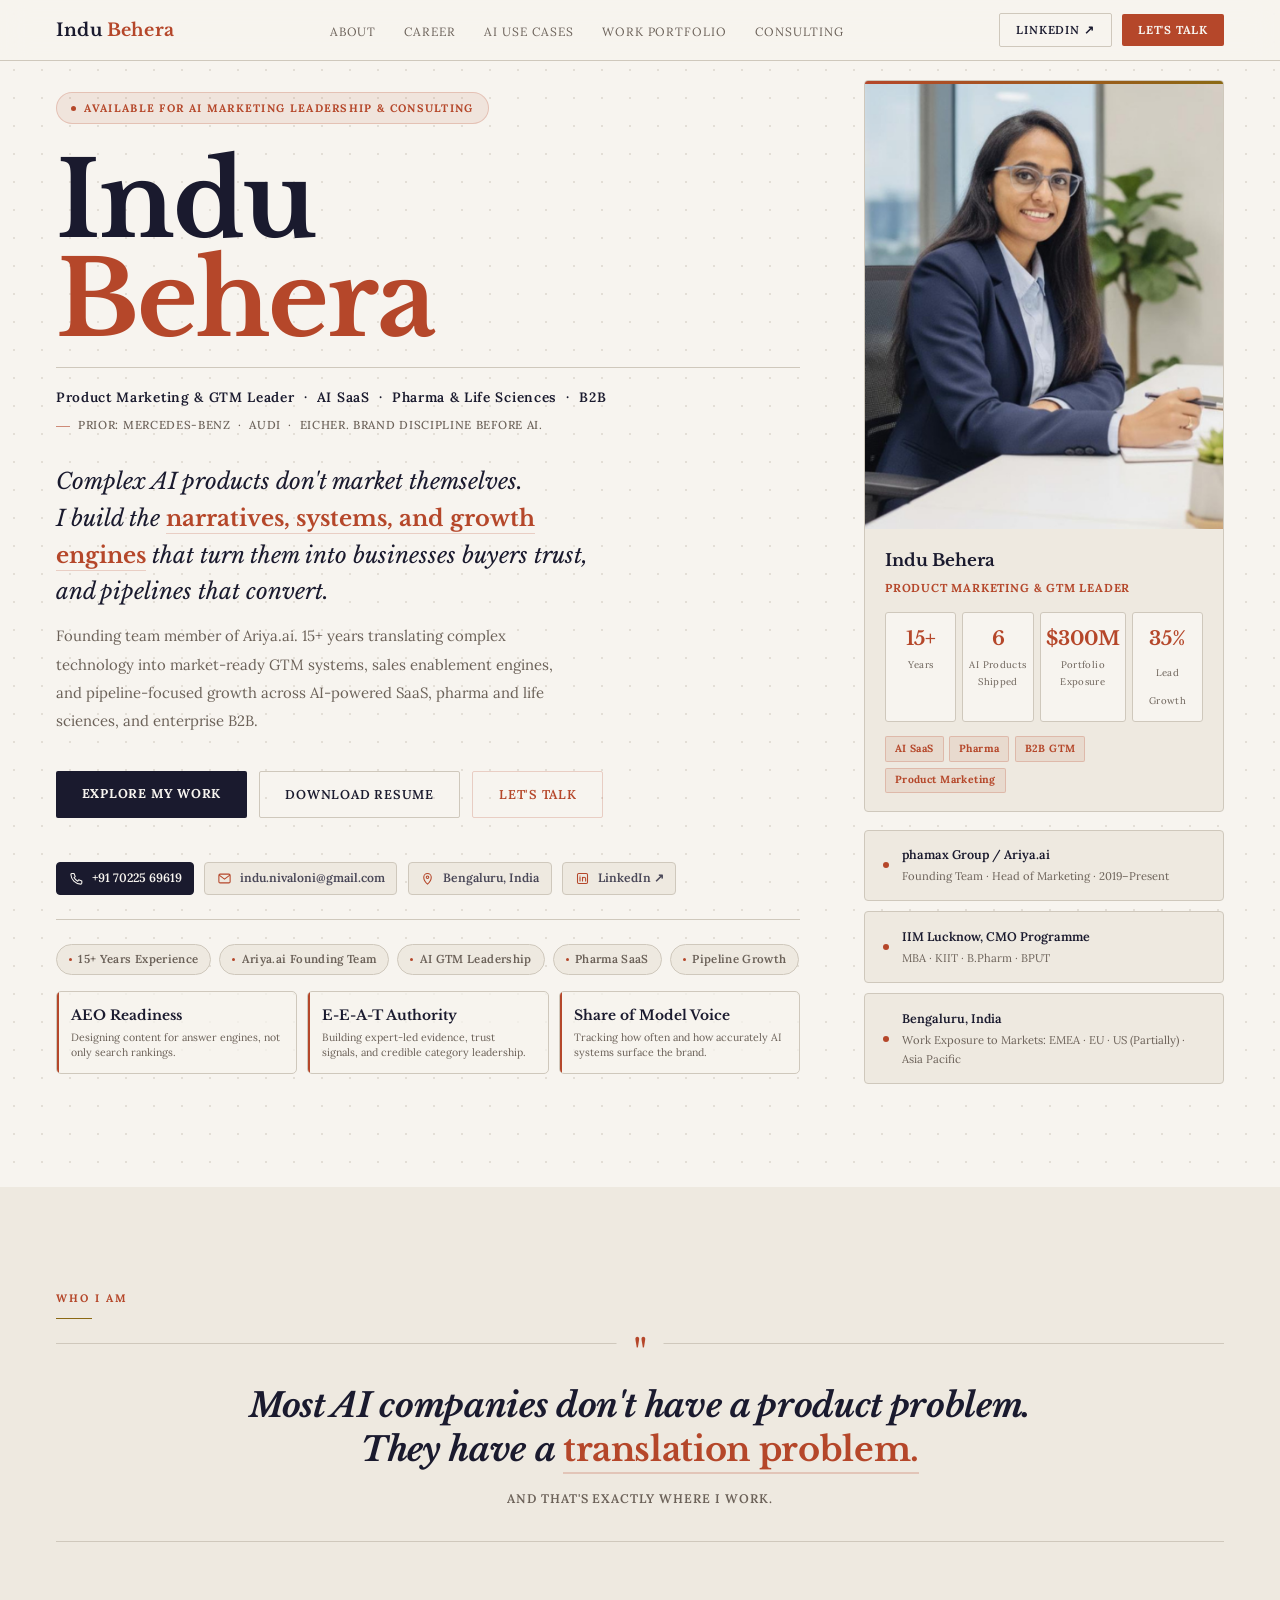
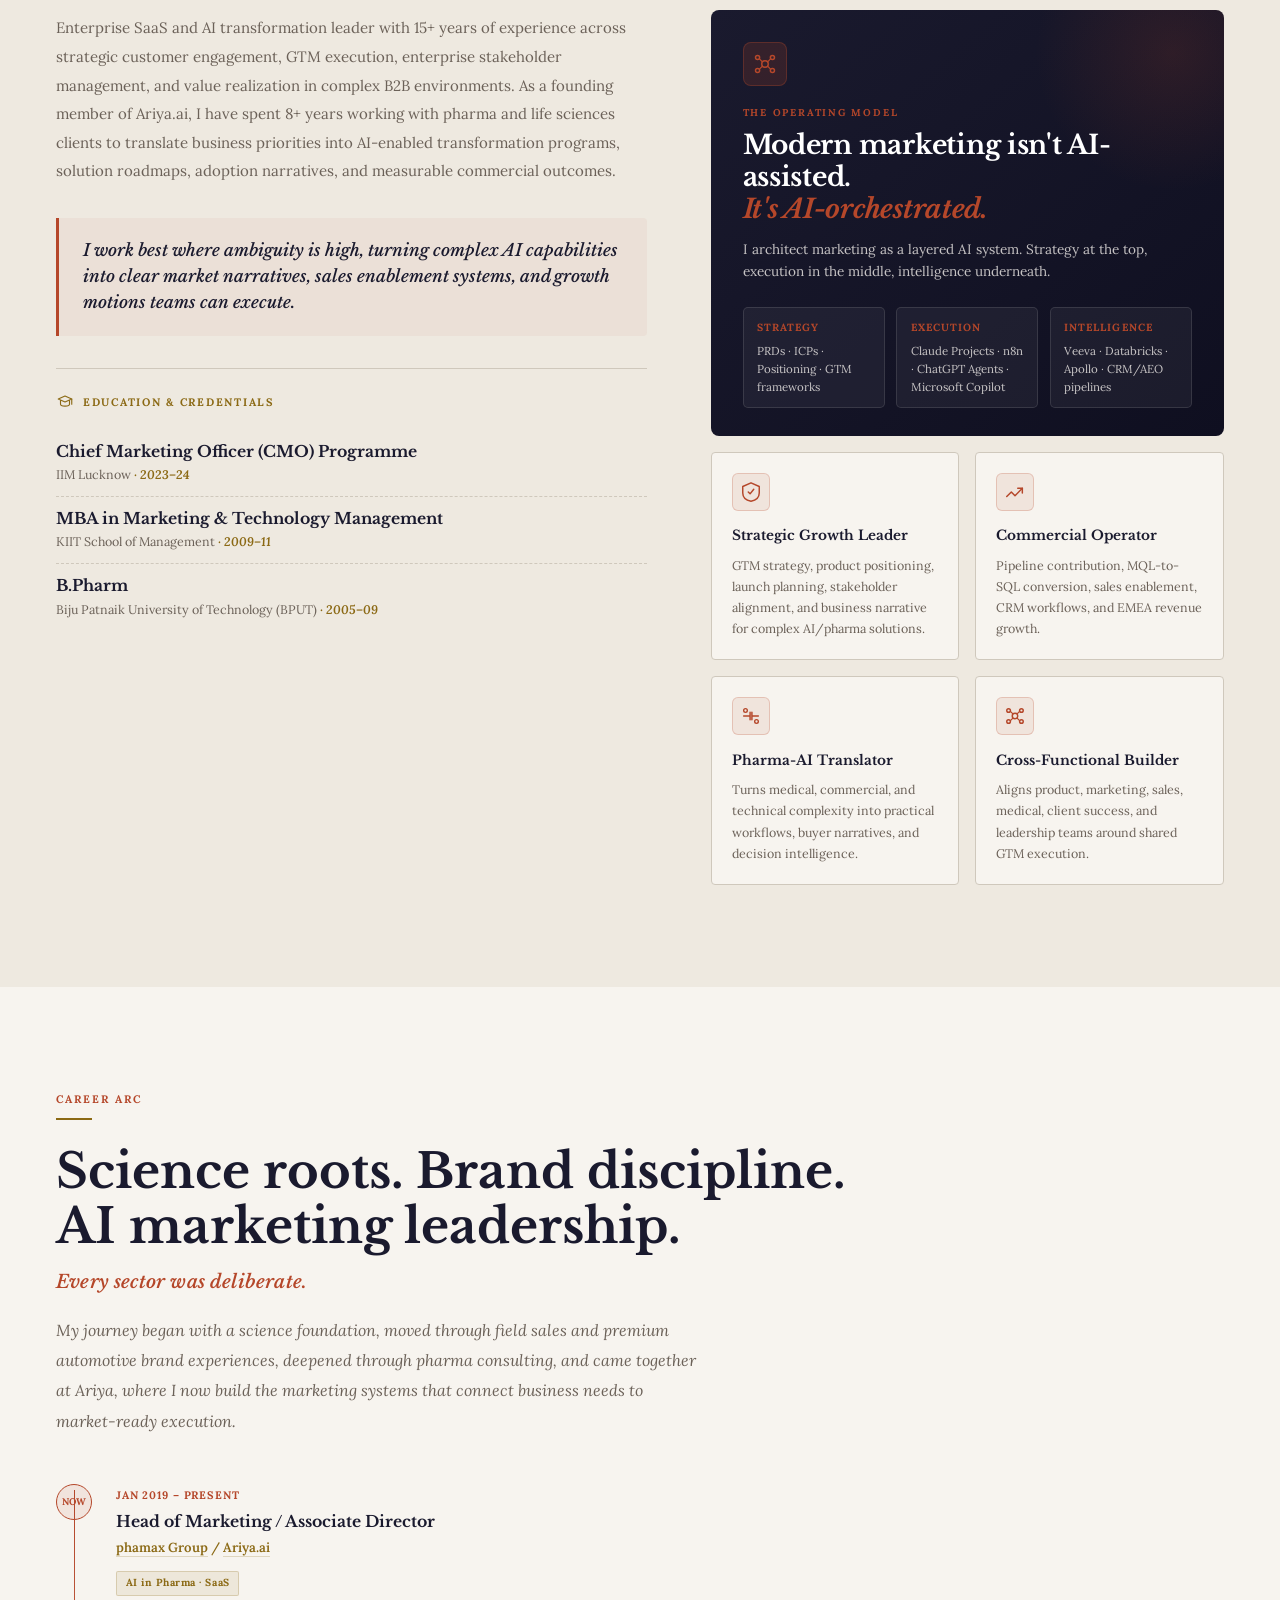
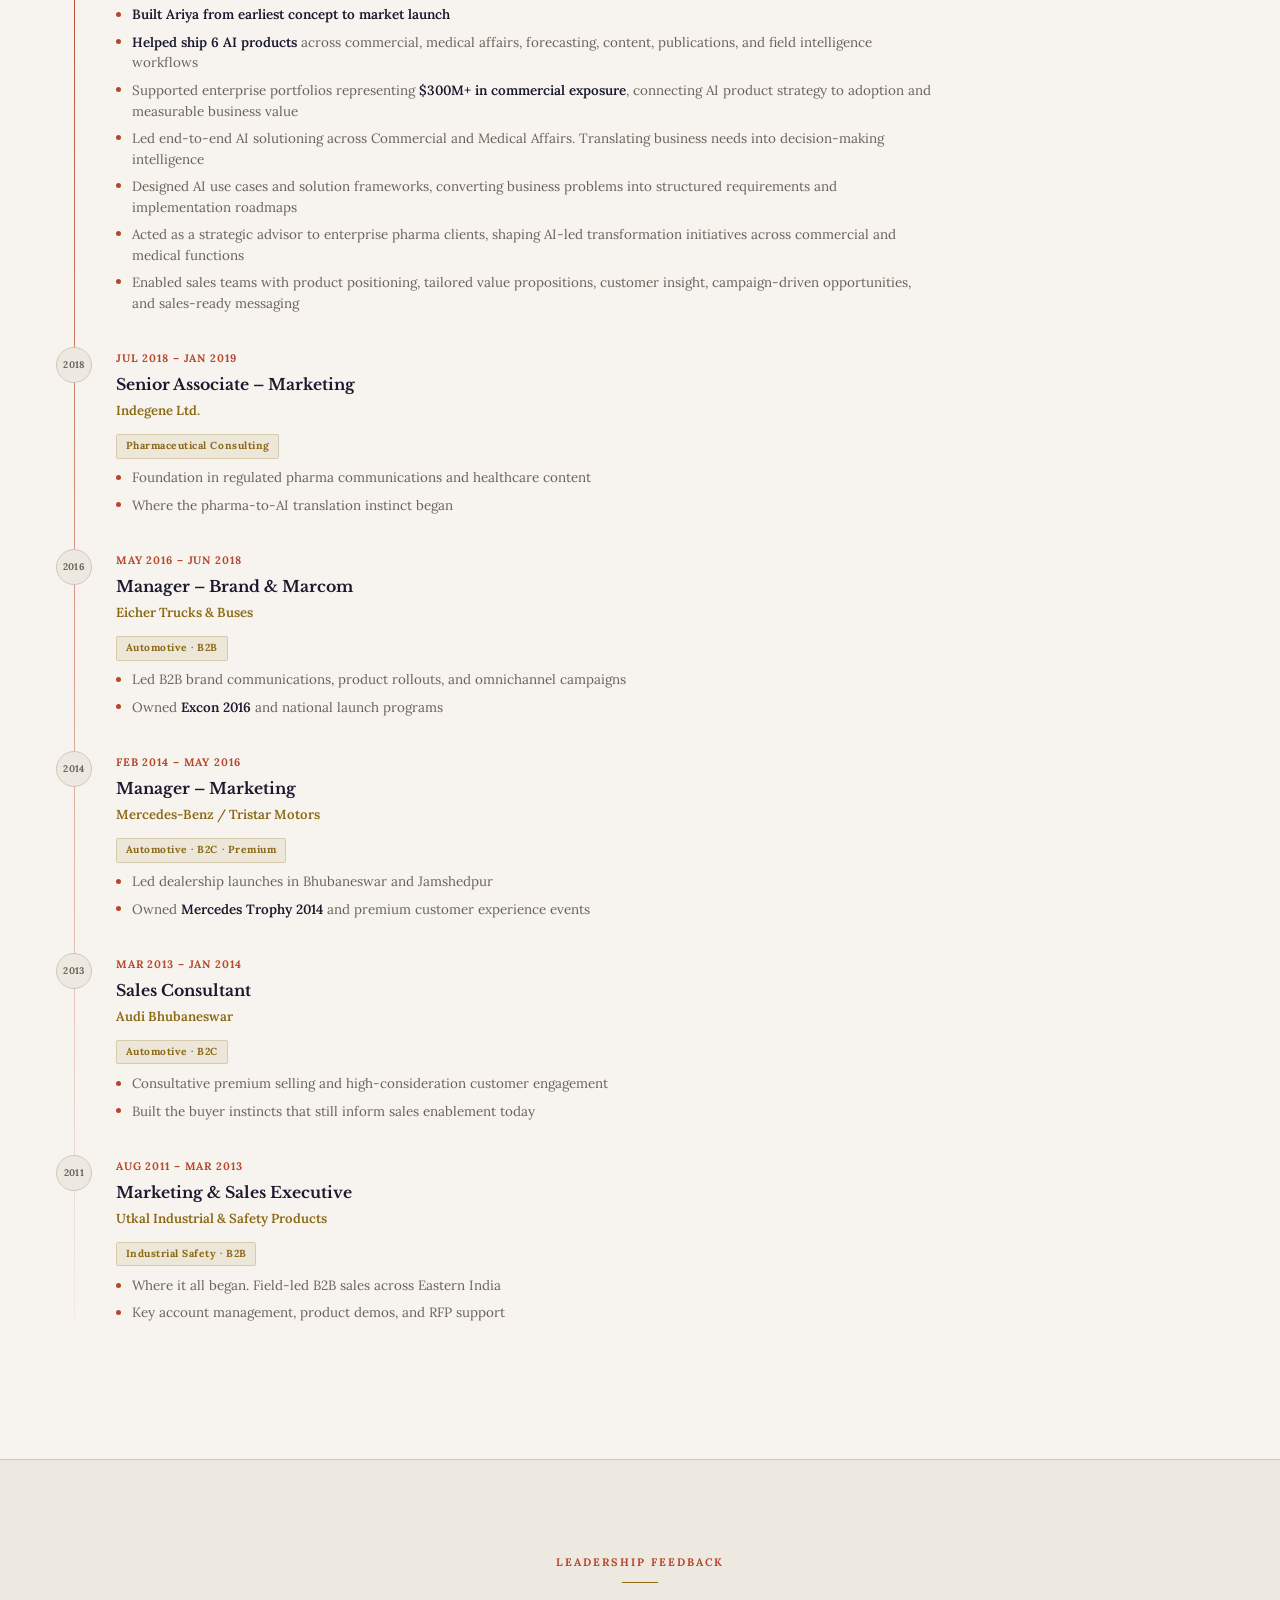
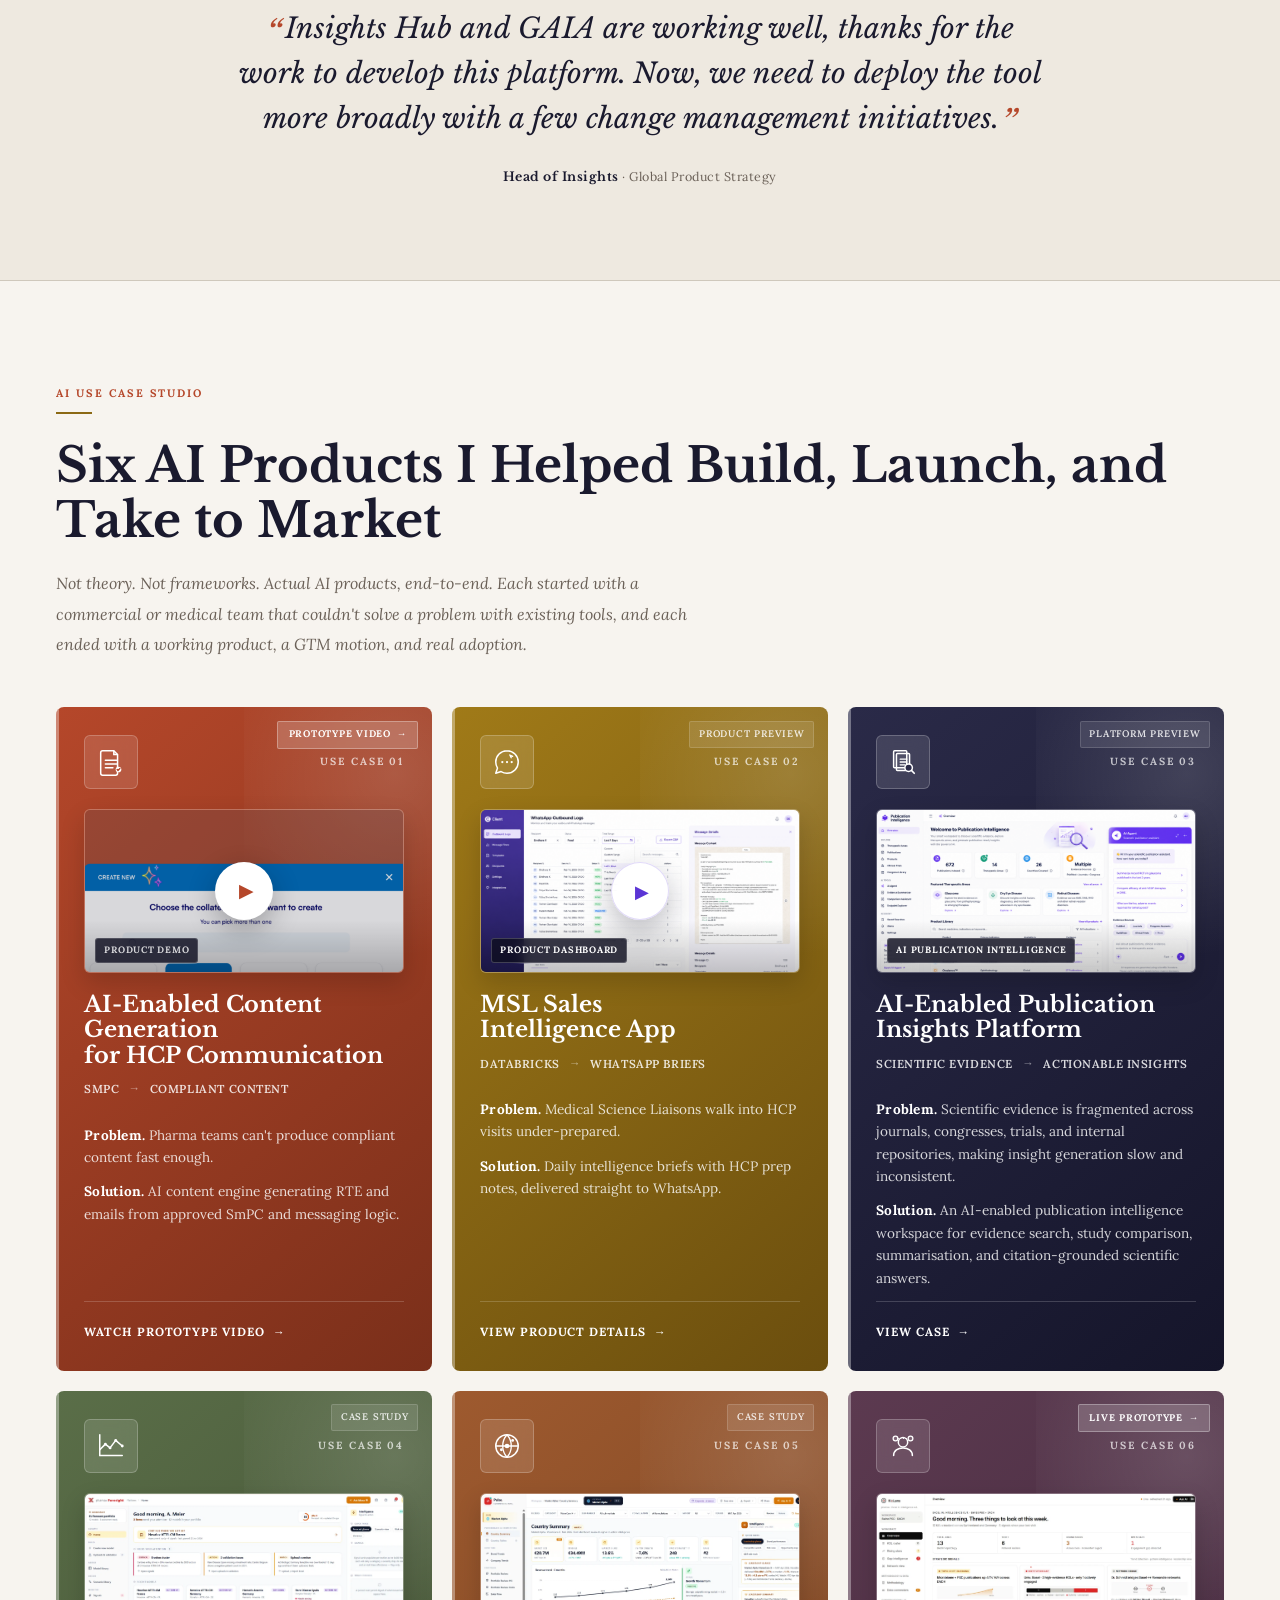
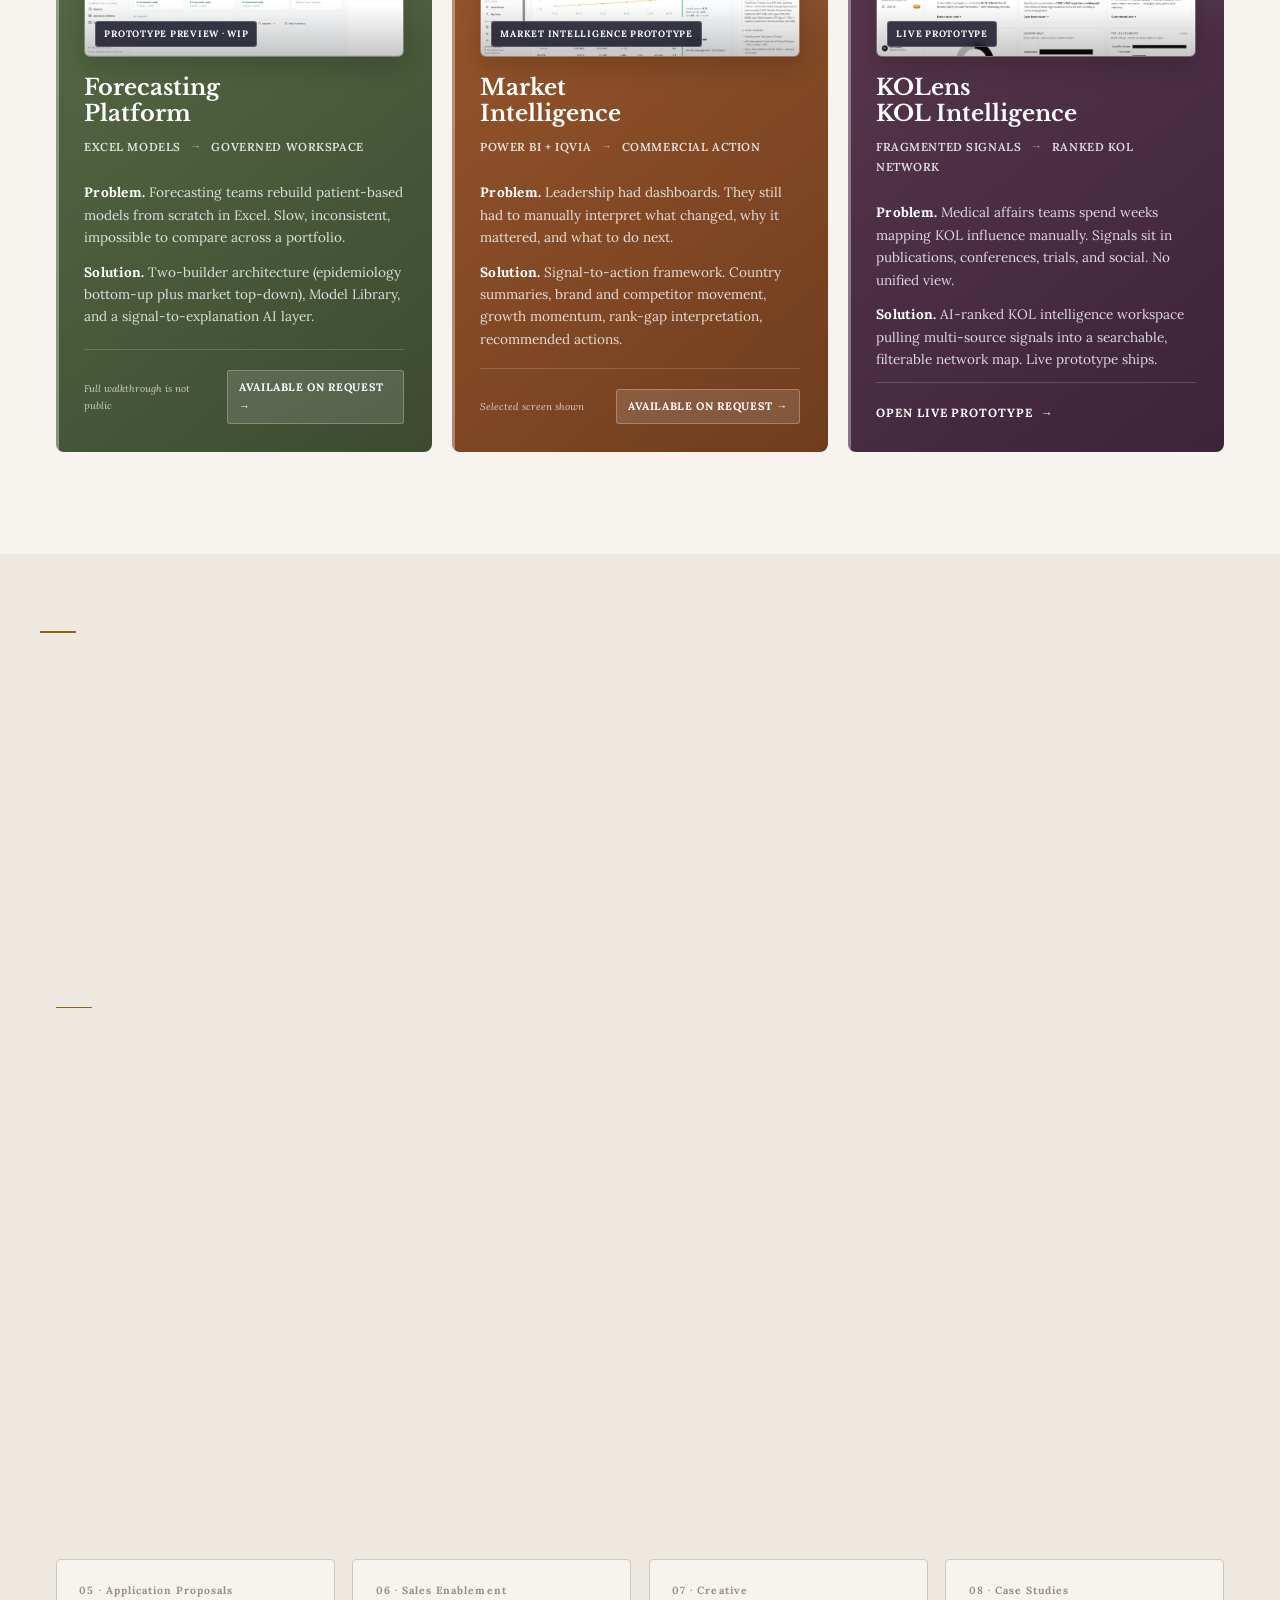
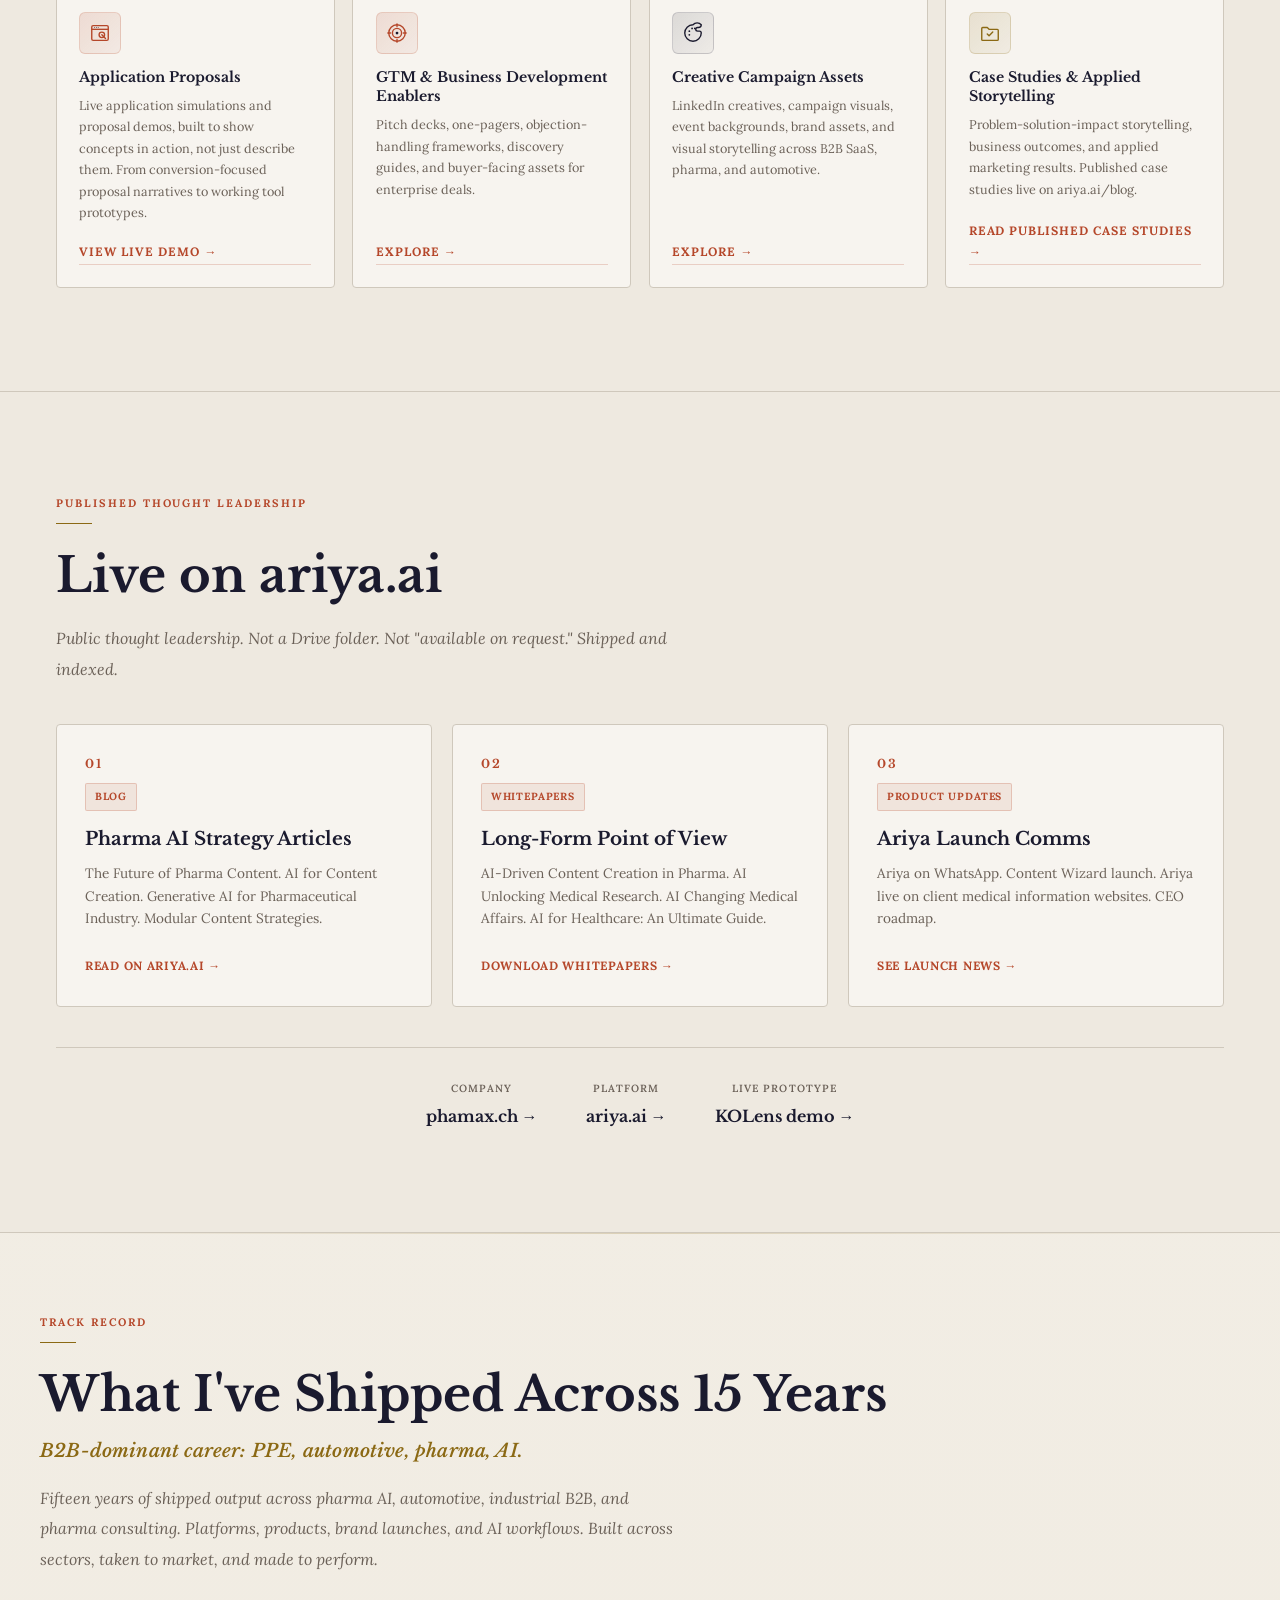
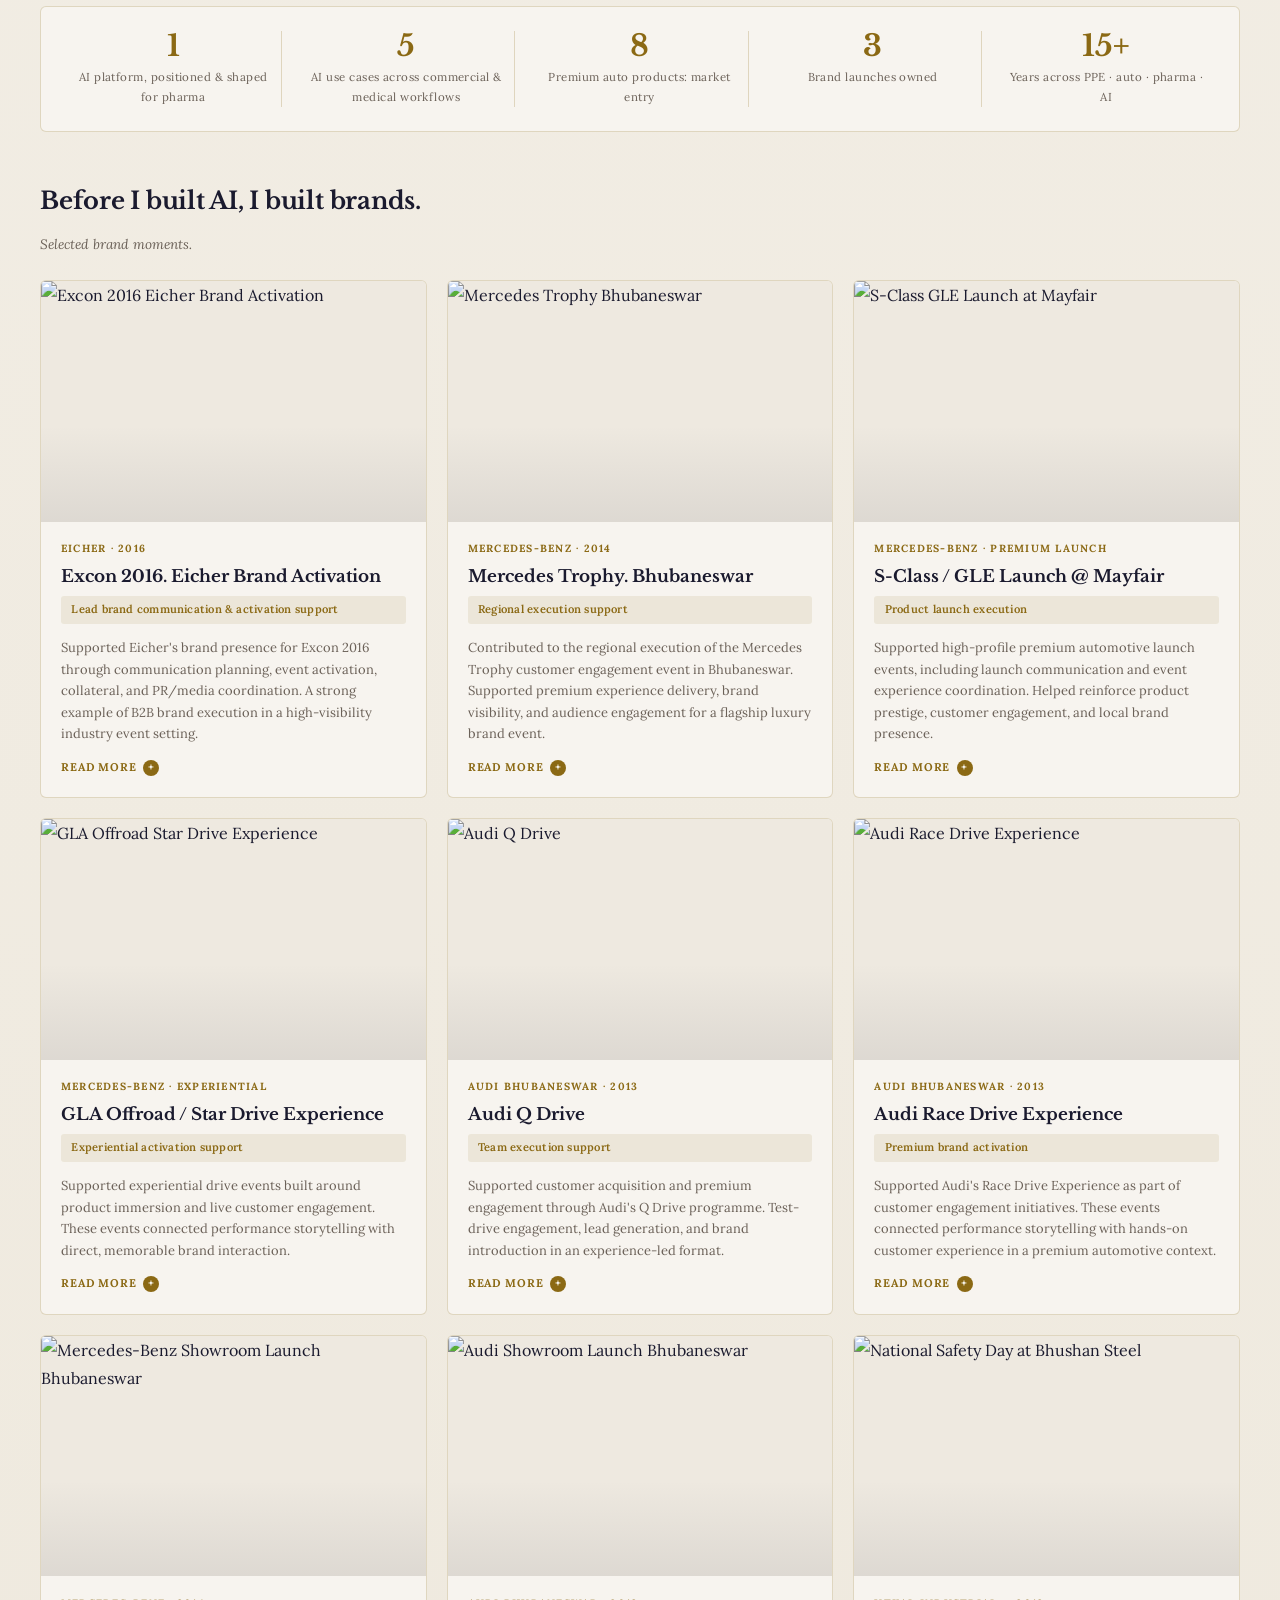
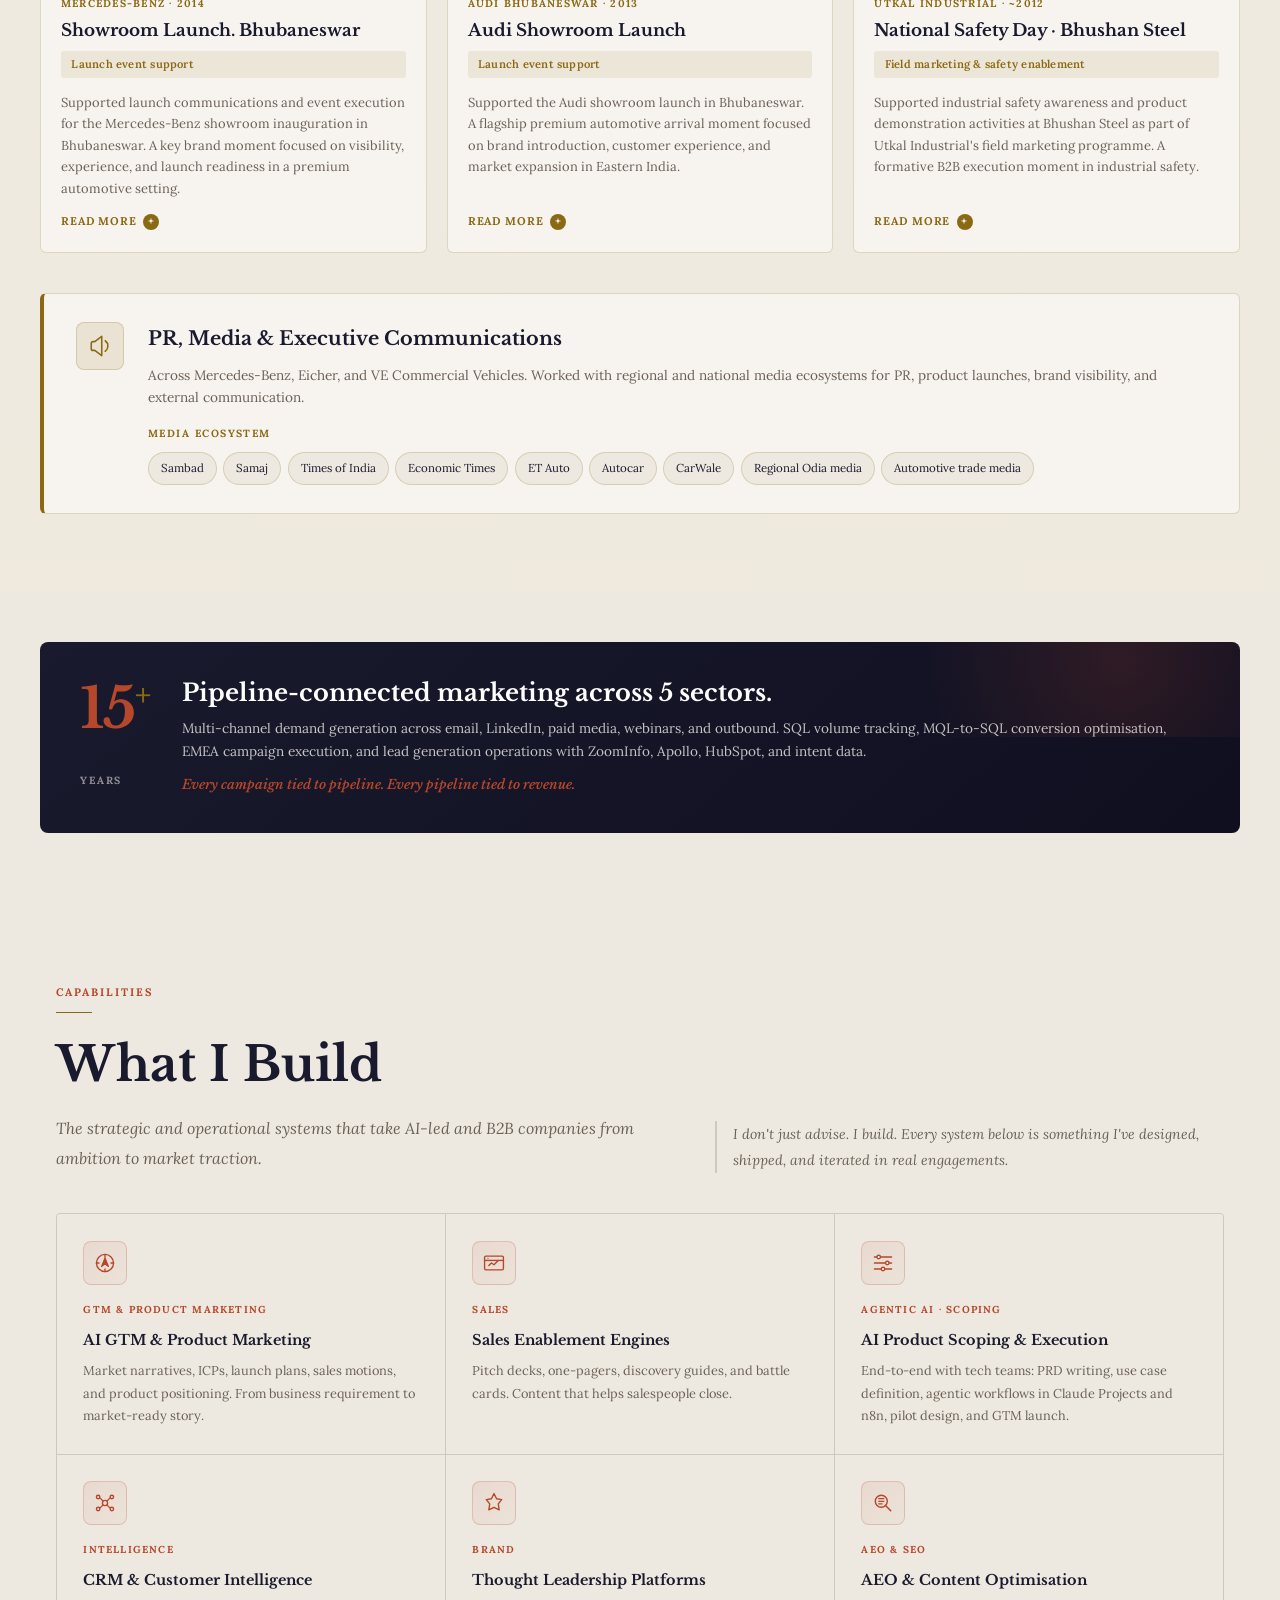
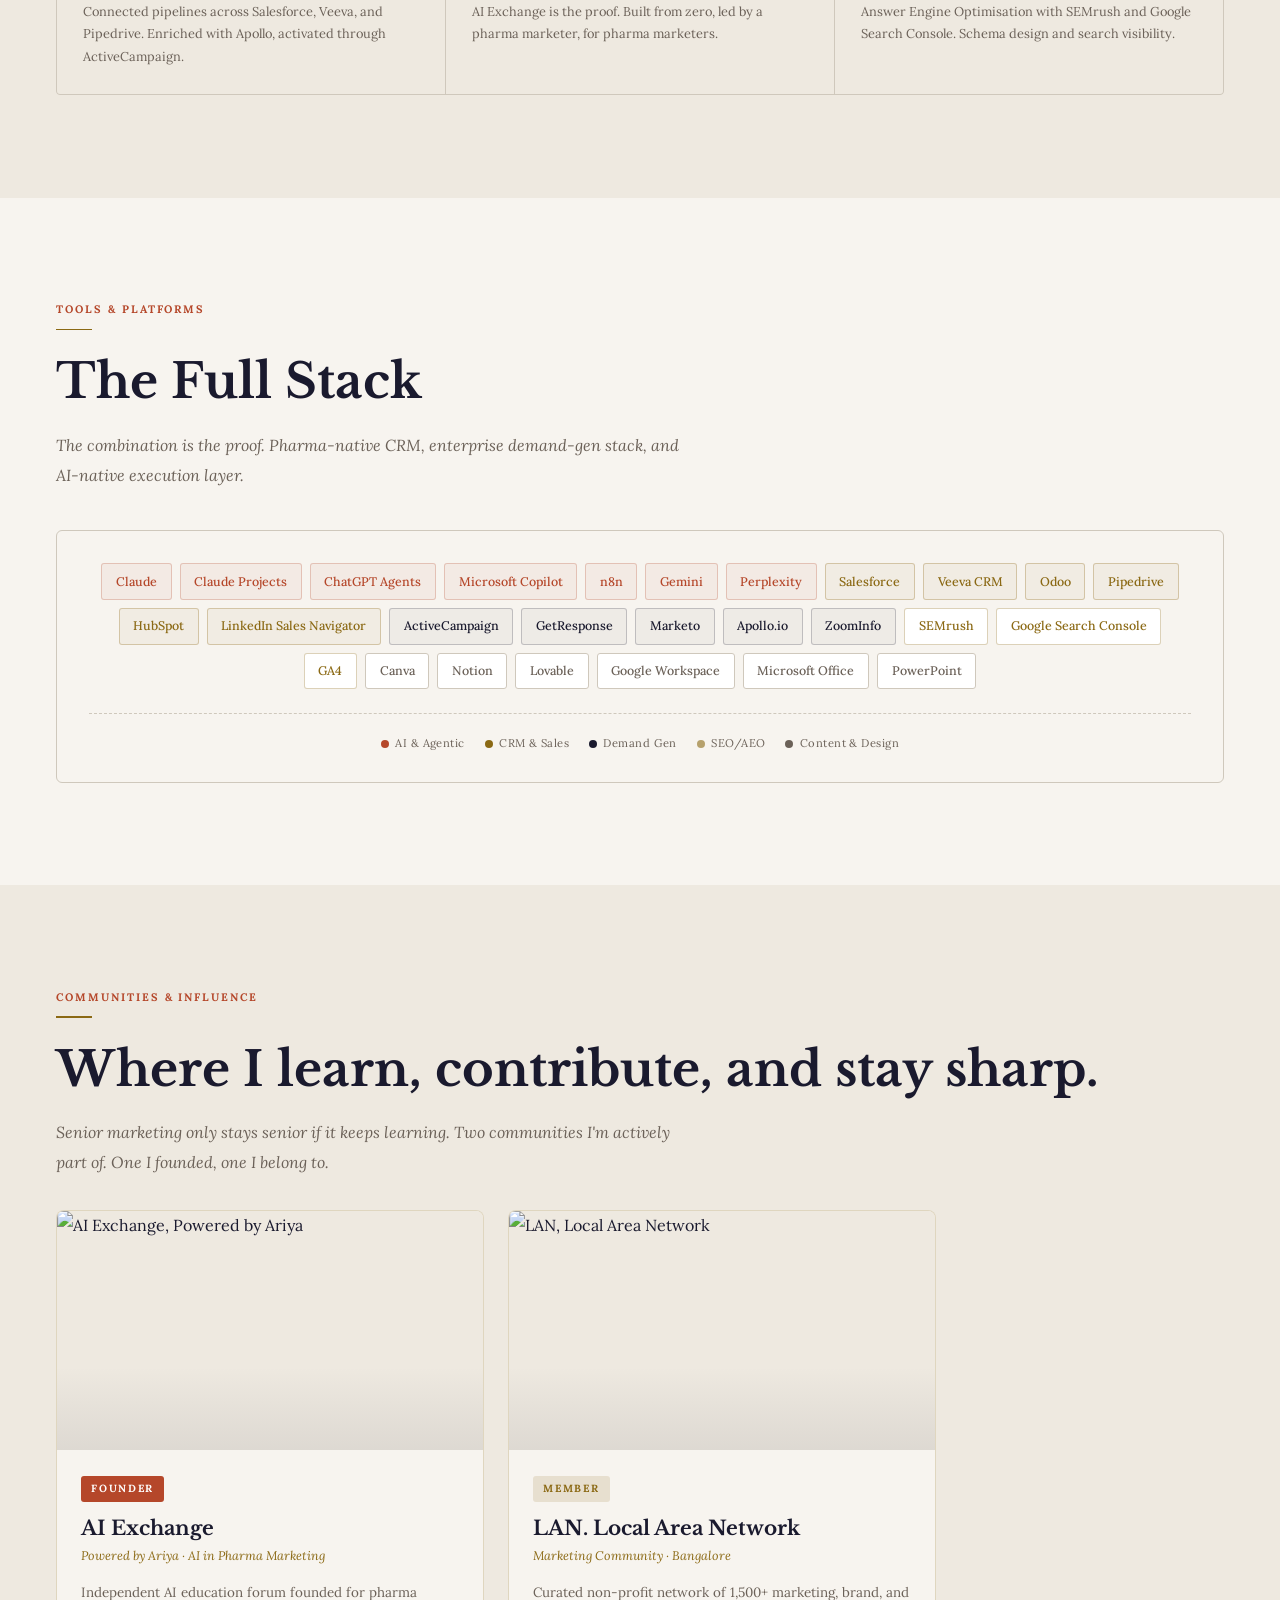
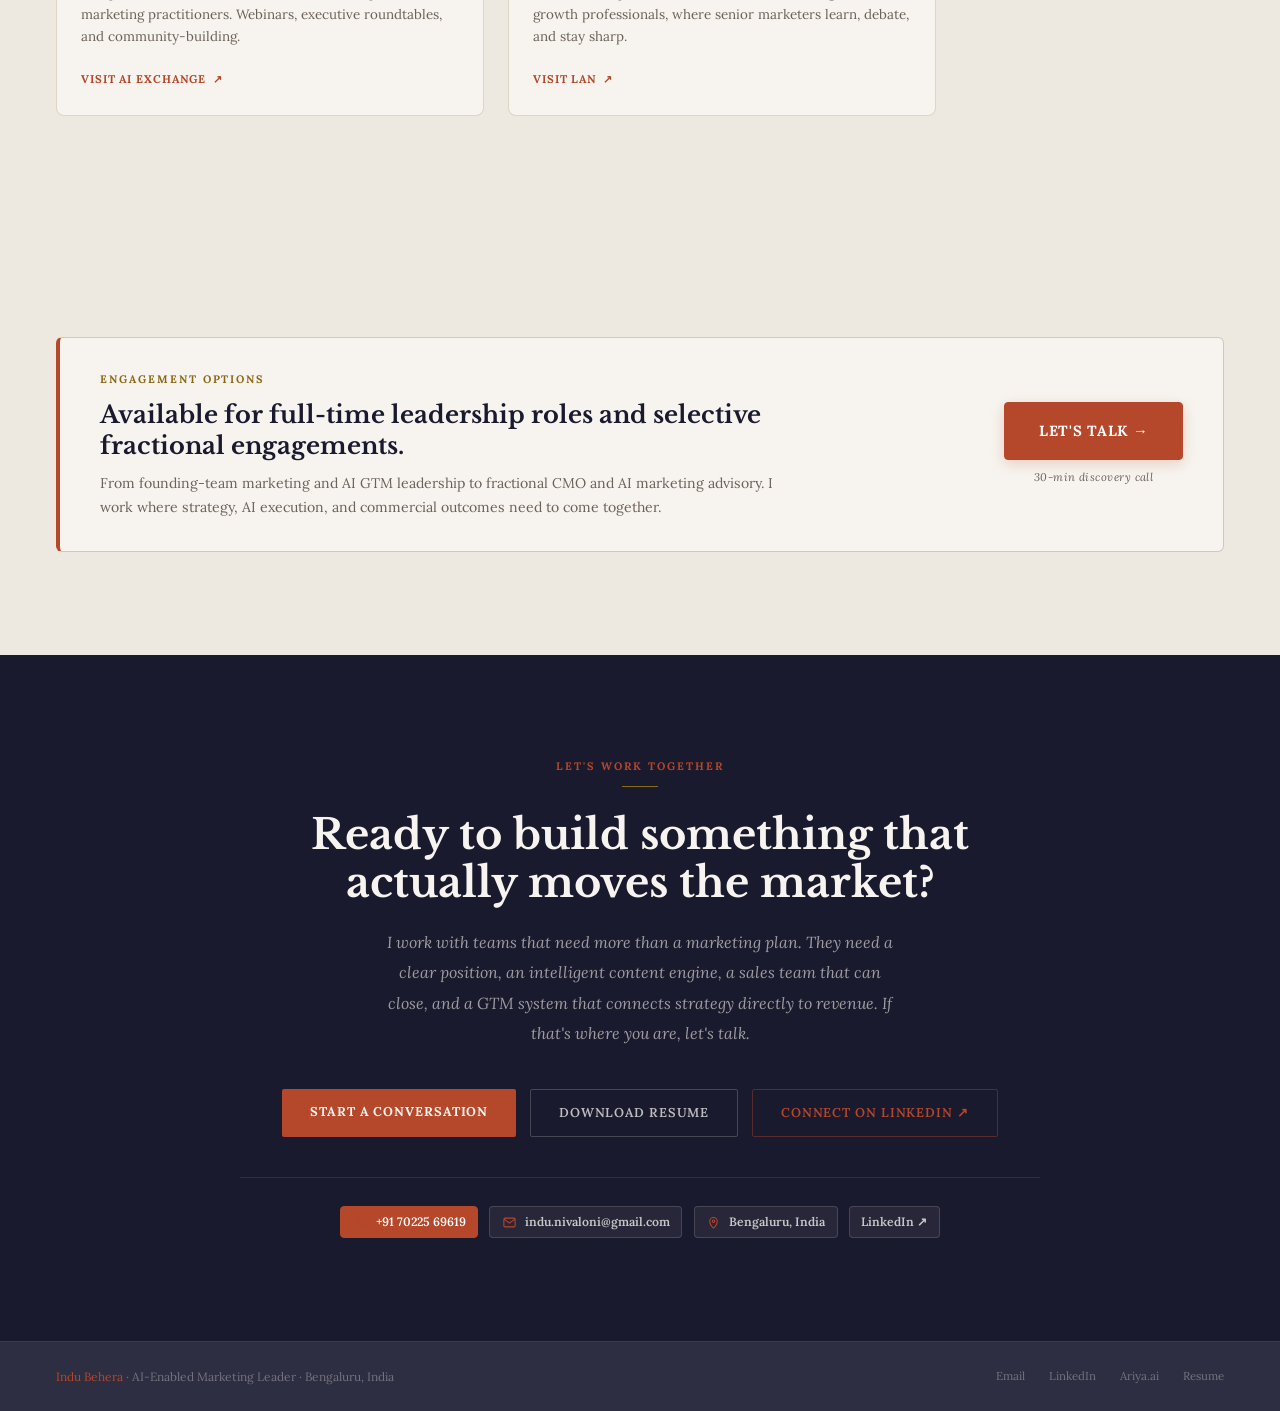
==== commit e4ae5ac7: "Update index.html" ====
--- a/index.html
+++ b/index.html
@@ -1,20 +1,19 @@
 <!DOCTYPE html>
+
 <html lang="en">
 <head>
-<meta charset="UTF-8">
-<meta name="viewport" content="width=device-width, initial-scale=1.0">
-<title>Indu Behera | AI-Enabled Marketing Leader | GTM, SaaS, Pharma & B2B Strategy</title>
-<meta name="description" content="Indu Behera — AI-enabled marketing leader and founding team member of Ariya.ai. 15+ years turning complex AI and SaaS products into market narratives, GTM systems, sales enablement engines, and pipeline-focused growth.">
-<meta name="keywords" content="AI Marketing Strategist, Head of Marketing, AI-Enabled Marketing Leader, GTM Strategy, Product Marketing, B2B SaaS Marketing, Pharma Marketing, Life Sciences Marketing, PRD Writing, CRM Customer Intelligence, Sales Enablement, Demand Generation, Fractional AI Marketing Consultant, n8n Workflows, Claude Projects">
-<meta name="author" content="Indu Behera">
-<meta property="og:title" content="Indu Behera | AI-Enabled Marketing Leader">
-<meta property="og:description" content="Founding team member of Ariya.ai. 15+ years translating complex AI into market-ready GTM systems, narratives, and growth engines.">
-<meta property="og:type" content="website">
-
-<link rel="preconnect" href="https://fonts.googleapis.com">
-<link rel="preconnect" href="https://fonts.gstatic.com" crossorigin>
-<link href="https://fonts.googleapis.com/css2?family=Libre+Baskerville:ital,wght@0,400;0,700;1,400&family=Lora:ital,wght@0,400;0,500;0,600;1,400;1,500&display=swap" rel="stylesheet">
-
+<meta charset="utf-8"/>
+<meta content="width=device-width, initial-scale=1.0" name="viewport"/>
+<title>Indu Behera | AI-Enabled Marketing Leader | GTM, SaaS, Pharma &amp; B2B Strategy</title>
+<meta content="Indu Behera. AI-enabled marketing leader and founding team member of Ariya.ai. 15+ years turning complex AI and SaaS products into market narratives, GTM systems, sales enablement engines, and pipeline-focused growth." name="description"/>
+<meta content="AI Marketing Strategist, Head of Marketing, AI-Enabled Marketing Leader, GTM Strategy, Product Marketing, B2B SaaS Marketing, Pharma Marketing, Life Sciences Marketing, PRD Writing, CRM Customer Intelligence, Sales Enablement, Demand Generation, Fractional AI Marketing Consultant, n8n Workflows, Claude Projects" name="keywords"/>
+<meta content="Indu Behera" name="author"/>
+<meta content="Indu Behera | AI-Enabled Marketing Leader" property="og:title"/>
+<meta content="Founding team member of Ariya.ai. 15+ years translating complex AI into market-ready GTM systems, narratives, and growth engines." property="og:description"/>
+<meta content="website" property="og:type"/>
+<link href="https://fonts.googleapis.com" rel="preconnect"/>
+<link crossorigin="" href="https://fonts.gstatic.com" rel="preconnect"/>
+<link href="https://fonts.googleapis.com/css2?family=Libre+Baskerville:ital,wght@0,400;0,700;1,400&amp;family=Lora:ital,wght@0,400;0,500;0,600;1,400;1,500&amp;display=swap" rel="stylesheet"/>
 <style>
 *,*::before,*::after{box-sizing:border-box;margin:0;padding:0}
 :root{
@@ -132,10 +131,17 @@
 h1.hero-name .last{color:var(--verm)}
 .hero-rule{width:100%;height:1px;background:var(--border-warm);margin:1.1rem 0}
 .hero-title{
-  font-size:.8rem;color:var(--muted);font-weight:400;
-  letter-spacing:.07em;text-transform:uppercase;
+  font-size:.85rem;color:var(--ink);font-weight:600;
+  letter-spacing:.05em;
   font-family:var(--font-body);line-height:1.7;
 }
+.hero-prior{
+  font-size:.72rem;color:var(--muted);font-weight:500;
+  letter-spacing:.06em;text-transform:uppercase;
+  font-family:var(--font-body);line-height:1.7;
+  margin-top:.4rem;
+}
+.hero-prior::before{content:'';display:inline-block;width:14px;height:1px;background:var(--verm);vertical-align:middle;margin-right:8px;opacity:.6}
 
 .hero-stmt{
   font-family:var(--font-display);
@@ -171,7 +177,8 @@
 
 /* PROFILE CARD */
 .hero-right{display:flex;flex-direction:column;gap:1.1rem}
-@media(max-width:960px){.hero-right{display:none}}
+@media(max-width:960px){.hero-right{order:-1;max-width:280px;margin:0 auto}}
+@media(max-width:960px){.profile-card .profile-stats{grid-template-columns:repeat(3,1fr)}}
 .profile-card{
   background:var(--parch-warm);border:1px solid var(--border-warm);
   border-radius:4px;overflow:hidden;position:relative;
@@ -195,6 +202,26 @@
 .qc-dot{width:6px;height:6px;border-radius:50%;background:var(--verm);flex-shrink:0}
 .qc p:first-child{font-size:.78rem;font-weight:600;color:var(--ink);margin-bottom:.05rem;font-family:var(--font-body)}
 .qc p:last-child{font-size:.7rem;color:var(--muted);font-family:var(--font-body)}
+
+
+/* PUBLISHED THOUGHT LEADERSHIP */
+.published-bg{background:var(--parch-warm);border-top:1px solid var(--border-warm);border-bottom:1px solid var(--border-warm)}
+.pub-grid{display:grid;grid-template-columns:repeat(3,1fr);gap:1.25rem;margin-top:2.5rem}
+@media(max-width:900px){.pub-grid{grid-template-columns:1fr}}
+.pub-card{background:var(--parch);border:1px solid var(--border-warm);border-radius:4px;padding:1.75rem;transition:all .25s;position:relative;display:block;text-decoration:none;color:inherit}
+.pub-card:hover{border-color:var(--verm-border);transform:translateY(-2px);box-shadow:0 8px 24px rgba(26,26,46,.06)}
+.pub-num{font-family:var(--font-display);font-size:.75rem;font-weight:700;color:var(--verm);letter-spacing:.15em;margin-bottom:.35rem}
+.pub-tag{display:inline-block;background:var(--verm-soft);border:1px solid var(--verm-border);color:var(--verm);font-family:var(--font-body);font-size:.65rem;font-weight:700;letter-spacing:.08em;text-transform:uppercase;padding:.22rem .55rem;border-radius:2px;margin-bottom:1rem}
+.pub-card h3{font-family:var(--font-display);font-size:1.15rem;font-weight:700;color:var(--ink);line-height:1.3;margin-bottom:.75rem}
+.pub-card p{font-size:.85rem;color:var(--muted);line-height:1.65;margin-bottom:1.25rem;font-family:var(--font-body)}
+.pub-lnk{font-family:var(--font-body);font-size:.75rem;font-weight:700;color:var(--verm);letter-spacing:.06em;text-transform:uppercase;transition:letter-spacing .2s}
+.pub-card:hover .pub-lnk{letter-spacing:.08em}
+.pub-cred{display:flex;flex-wrap:wrap;gap:2rem 3rem;margin-top:2.5rem;padding-top:2rem;border-top:1px solid var(--border-warm);align-items:center;justify-content:center}
+@media(max-width:640px){.pub-cred{gap:1.5rem;flex-direction:column}}
+.pub-cred-item{display:flex;flex-direction:column;gap:.25rem;align-items:center}
+.pub-cred-label{font-family:var(--font-body);font-size:.65rem;font-weight:600;color:var(--muted);letter-spacing:.1em;text-transform:uppercase}
+.pub-cred-link{font-family:var(--font-display);font-size:1rem;font-weight:700;color:var(--ink);text-decoration:none;transition:color .2s}
+.pub-cred-link:hover{color:var(--verm)}
 
 /* ── ABOUT ── */
 #about{background:var(--parch-warm)}
@@ -271,9 +298,21 @@
 }
 .uc-card:hover{transform:translateY(-6px);box-shadow:0 22px 50px rgba(26,26,46,.22)}
 .uc-card:focus-visible{outline:2px solid var(--verm);outline-offset:3px}
+
+.uc-card.external-link{cursor:pointer;text-decoration:none;color:inherit;display:flex;flex-direction:column}
+.uc-card-external-badge{position:absolute;top:.85rem;right:.85rem;background:rgba(255,255,255,.18);color:#fff;font-family:var(--font-body);font-size:.6rem;font-weight:700;letter-spacing:.08em;text-transform:uppercase;padding:.28rem .65rem;border-radius:2px;border:1px solid rgba(255,255,255,.3);z-index:2;display:inline-flex;align-items:center;gap:.35rem;backdrop-filter:blur(4px)}
+.uc-card.external-link .uc-card-cta{color:#fff}
+
+.uc-card-modal-badge{position:absolute;top:.85rem;right:.85rem;background:rgba(255,255,255,.1);color:rgba(255,255,255,.85);font-family:var(--font-body);font-size:.6rem;font-weight:600;letter-spacing:.08em;text-transform:uppercase;padding:.25rem .55rem;border-radius:2px;border:1px solid rgba(255,255,255,.15);z-index:2}
 .uc-card.compass{background:linear-gradient(140deg,#b5472a 0%,#7a2f1a 100%)}
 .uc-card.msl{background:linear-gradient(140deg,#a07a18 0%,#6b4e0e 100%)}
 .uc-card.pubs{background:linear-gradient(140deg,#2a2a48 0%,#15152a 100%)}
+.uc-card.forecast{background:linear-gradient(140deg,#5A6E48 0%,#3d4a30 100%)}
+.uc-card.market{background:linear-gradient(140deg,#9E5A2F 0%,#6f3d1e 100%)}
+.uc-card.kolens{background:linear-gradient(140deg,#5C3A50 0%,#3d2438 100%)}
+.uc-modal-header.forecast{background:linear-gradient(135deg,#5A6E48 0%,#3d4a30 100%)}
+.uc-modal-header.market{background:linear-gradient(135deg,#9E5A2F 0%,#6f3d1e 100%)}
+.uc-modal-header.kolens{background:linear-gradient(135deg,#5C3A50 0%,#3d2438 100%)}
 
 .uc-card-bg-pattern{
   position:absolute;top:-30%;right:-30%;width:80%;height:80%;
@@ -1313,1094 +1352,1357 @@
   font-family:var(--font-body);letter-spacing:.04em;
 }
 
+
+/* ── CONTACT VISIBILITY + PRODUCT PREVIEWS (V15) ── */
+.hero-contact{gap:.65rem;padding-top:1rem;border-top:0;margin-bottom:.25rem}
+.contact-chip{display:inline-flex;align-items:center;gap:.5rem;background:var(--parch-warm);border:1px solid var(--border-warm);padding:.48rem .72rem;border-radius:4px;color:var(--ink-soft)!important;font-size:.76rem;font-weight:600;line-height:1.2;transition:all .2s}
+.contact-chip svg{width:15px;height:15px;flex-shrink:0;stroke:var(--verm)}
+.contact-chip:hover{border-color:var(--verm);background:var(--verm-soft);color:var(--verm)!important;transform:translateY(-1px)}
+.contact-chip.primary{background:var(--ink);border-color:var(--ink);color:var(--parch)!important}
+.contact-chip.primary svg{stroke:var(--parch)}
+.contact-chip.primary:hover{background:var(--verm);border-color:var(--verm);color:#fff!important}
+@media(max-width:560px){.hero-contact{display:grid;grid-template-columns:1fr}.contact-chip{width:100%;justify-content:flex-start}}
+
+.product-preview{position:relative;z-index:2;margin:-.25rem 0 1.15rem;border-radius:6px;overflow:hidden;border:1px solid rgba(255,255,255,.2);background:rgba(255,255,255,.08);aspect-ratio:16/8.2;box-shadow:0 10px 24px rgba(0,0,0,.16)}
+.product-preview img{width:100%;height:100%;object-fit:cover;object-position:top left;transition:transform .45s ease,filter .3s ease}
+.uc-card:hover .product-preview img{transform:scale(1.025)}
+.product-preview::after{content:'';position:absolute;inset:0;background:linear-gradient(180deg,transparent 68%,rgba(0,0,0,.22));pointer-events:none}
+.product-preview-label{position:absolute;left:.65rem;bottom:.55rem;z-index:3;background:rgba(15,15,32,.82);border:1px solid rgba(255,255,255,.2);backdrop-filter:blur(6px);color:#fff;border-radius:3px;padding:.24rem .5rem;font-size:.58rem;font-weight:700;letter-spacing:.08em;text-transform:uppercase}
+.product-video-preview{display:flex;align-items:center;justify-content:center;flex-direction:column;gap:.55rem;background:linear-gradient(135deg,rgba(255,255,255,.17),rgba(255,255,255,.05));color:#fff}
+.product-video-preview .play{width:48px;height:48px;border-radius:50%;display:flex;align-items:center;justify-content:center;background:#fff;color:var(--verm);font-size:1.05rem;box-shadow:0 8px 22px rgba(0,0,0,.2);padding-left:3px}
+.product-video-preview strong{font-family:var(--font-display);font-size:.88rem}
+.uc-card{min-height:520px}
+.uc-card-footer{display:flex;align-items:center;justify-content:space-between;gap:.75rem}
+.uc-request-link{display:inline-flex;align-items:center;gap:.35rem;background:rgba(255,255,255,.13);border:1px solid rgba(255,255,255,.25);color:#fff;padding:.45rem .68rem;border-radius:3px;font-size:.68rem;font-weight:700;letter-spacing:.06em;text-transform:uppercase;transition:all .2s}
+.uc-request-link:hover{background:#fff;color:var(--ink)}
+.uc-status{font-size:.62rem;color:rgba(255,255,255,.72);font-style:italic}
+@media(max-width:900px){.uc-card{min-height:500px}}
+
+.cta-contact{gap:.7rem}
+.cta-contact .contact-chip{background:rgba(247,244,239,.06);border-color:rgba(247,244,239,.15);color:rgba(247,244,239,.78)!important}
+.cta-contact .contact-chip svg{stroke:var(--verm)}
+.cta-contact .contact-chip.primary{background:var(--verm);border-color:var(--verm);color:#fff!important}
+
+.msl-thumbnail{position:relative}
+.preview-play{position:absolute;left:50%;top:50%;transform:translate(-50%,-50%);z-index:4;width:58px;height:58px;border-radius:50%;display:flex;align-items:center;justify-content:center;padding-left:4px;background:rgba(255,255,255,.96);color:#5b35d5;font-size:1.15rem;box-shadow:0 12px 30px rgba(15,15,32,.28);border:1px solid rgba(91,53,213,.18);transition:transform .25s ease,background .25s ease}
+.uc-card:hover .preview-play{transform:translate(-50%,-50%) scale(1.08);background:#fff}
+.msl-thumbnail::before{content:'';position:absolute;inset:0;z-index:2;background:linear-gradient(180deg,rgba(22,13,65,.03),rgba(22,13,65,.22));pointer-events:none}
+
+
+
+/* V17: modern KPI lens, testimonial, and richer product previews */
+.profile-stats{grid-template-columns:repeat(4,1fr)}
+@media(max-width:960px){.profile-card .profile-stats{grid-template-columns:repeat(2,1fr)}}
+.modern-kpi-strip{display:grid;grid-template-columns:repeat(3,1fr);gap:.65rem;margin-top:1rem}
+.modern-kpi{background:rgba(247,244,239,.72);border:1px solid var(--border-warm);border-radius:5px;padding:.75rem .85rem;position:relative;overflow:hidden}
+.modern-kpi::before{content:'';position:absolute;left:0;top:0;bottom:0;width:2px;background:var(--verm)}
+.modern-kpi strong{display:block;font-family:var(--font-display);font-size:.86rem;color:var(--ink);margin-bottom:.15rem}
+.modern-kpi span{display:block;font-size:.66rem;line-height:1.45;color:var(--muted);font-family:var(--font-body)}
+@media(max-width:640px){.modern-kpi-strip{grid-template-columns:1fr}}
+.career-testimonial{background:var(--parch-warm);padding:4rem clamp(1.25rem,5vw,3.5rem);border-top:1px solid var(--border-warm);border-bottom:1px solid var(--border-warm)}
+.testimonial-inner{max-width:900px;margin:0 auto;text-align:center;position:relative;padding:1.8rem 2rem}
+.testimonial-quote{font-family:var(--font-display);font-size:clamp(1.2rem,2.5vw,1.75rem);font-style:italic;line-height:1.6;color:var(--ink);margin:0 auto 1.5rem;max-width:820px}
+.testimonial-quote::before,.testimonial-quote::after{color:var(--verm);font-size:2.2rem;line-height:0;vertical-align:-.25em}
+.testimonial-quote::before{content:'“';margin-right:.15rem}.testimonial-quote::after{content:'”';margin-left:.15rem}
+.testimonial-author{font-size:.78rem;color:var(--muted);letter-spacing:.04em}
+.testimonial-author strong{color:var(--ink);font-family:var(--font-display)}
+.product-preview.has-play{display:block}
+.product-preview .play-overlay{position:absolute;inset:0;z-index:4;display:flex;align-items:center;justify-content:center;background:rgba(15,15,32,.16);transition:background .25s}
+.product-preview .play-overlay span{width:58px;height:58px;border-radius:50%;background:#fff;color:var(--verm);display:flex;align-items:center;justify-content:center;font-size:1.2rem;padding-left:4px;box-shadow:0 10px 28px rgba(0,0,0,.28);transition:transform .25s}
+.uc-card:hover .product-preview .play-overlay{background:rgba(15,15,32,.25)}
+.uc-card:hover .product-preview .play-overlay span{transform:scale(1.08)}
 </style>
-
 <script type="application/ld+json">
 {"@context":"https://schema.org","@type":"Person","name":"Indu Behera","jobTitle":["AI-Enabled Marketing Leader","Head of Marketing","AI GTM Strategist","Fractional AI Marketing Consultant"],"description":"Founding team member of Ariya.ai and AI-enabled marketing leader with 15+ years translating complex AI and SaaS products into GTM systems, narratives, and growth engines.","email":"mailto:indu.nivaloni@gmail.com","telephone":"+91-7022569619","address":{"@type":"PostalAddress","addressLocality":"Bengaluru","addressCountry":"IN"},"sameAs":["https://www.linkedin.com/in/indu-behera/","https://ariya.ai/"]}
 </script>
 </head>
 <body>
-
 <!-- NAV -->
 <nav>
-  <div class="nav-inner">
-    <a href="#hero" class="nav-logo">Indu <span>Behera</span></a>
-    <ul class="nav-links">
-      <li><a href="#about">About</a></li>
-      <li><a href="#career-arc">Career</a></li>
-      <li><a href="#ai-use-cases">AI Use Cases</a></li>
-      <li><a href="#proof-grid">Work Portfolio</a></li>
-      <li><a href="#consulting">Consulting</a></li>
-    </ul>
-    <div class="nav-actions">
-      <a href="https://www.linkedin.com/in/indu-behera/" target="_blank" rel="noopener" class="nav-li">LinkedIn ↗</a>
-      <a href="https://calendly.com/indu-nivaloni/30min" target="_blank" rel="noopener" class="nav-contact">Let's Talk</a>
-    </div>
-    <button class="nav-hamburger" aria-label="Menu"><span></span><span></span><span></span></button>
-  </div>
+<div class="nav-inner">
+<a class="nav-logo" href="#hero">Indu <span>Behera</span></a>
+<ul class="nav-links">
+<li><a href="#about">About</a></li>
+<li><a href="#career-arc">Career</a></li>
+<li><a href="#ai-use-cases">AI Use Cases</a></li>
+<li><a href="#proof-grid">Work Portfolio</a></li>
+<li><a href="#consulting">Consulting</a></li>
+</ul>
+<div class="nav-actions">
+<a class="nav-li" href="https://www.linkedin.com/in/indu-behera/" rel="noopener" target="_blank">LinkedIn ↗</a>
+<a class="nav-contact" href="https://calendly.com/indu-nivaloni/30min" rel="noopener" target="_blank">Let's Talk</a>
+</div>
+<button aria-label="Menu" class="nav-hamburger"><span></span><span></span><span></span></button>
+</div>
 </nav>
-
 <!-- HERO -->
 <section id="hero">
-  <div class="hero-texture"></div>
-  <div class="hero-layout">
-    <div class="hero-left">
-      <div class="hero-avail">Available — AI Marketing Leadership &amp; Consulting</div>
-      <div class="hero-name-block">
-        <h1 class="hero-name">Indu<br><span class="last">Behera</span></h1>
-      </div>
-      <div class="hero-rule"></div>
-      <p class="hero-title">AI-Enabled Marketing Leader &nbsp;·&nbsp; GTM &amp; Growth Engines &nbsp;·&nbsp; AI · SaaS · Pharma/Life Sciences · B2B Strategy</p>
-      <p class="hero-stmt">Complex AI products don't market themselves.<br>I build the <strong>narratives, systems, and growth engines</strong> that turn them into businesses buyers trust — and pipelines that convert.</p>
-      <p class="hero-sub">Founding team member of Ariya.ai. 15+ years translating complex technology into market-ready GTM systems, sales enablement engines, and pipeline-focused growth — across AI-powered SaaS, pharma/life sciences, and enterprise B2B.</p>
-      <div class="cta-row">
-        <a href="#proof-grid" class="btn-p">Explore My Work</a>
-        <a href="https://drive.google.com/file/d/1UpEL60xZyhPVtUvu_LywyWK6M5CPnaiS/view?usp=sharing" class="btn-s" target="_blank">Download Resume</a>
-        <a href="https://calendly.com/indu-nivaloni/30min" target="_blank" rel="noopener" class="btn-g">Let's Talk</a>
-      </div>
-      <div class="hero-contact">
-        <span>📍 Bengaluru, India</span>
-        <a href="mailto:indu.nivaloni@gmail.com">indu.nivaloni@gmail.com</a>
-        <a href="https://www.linkedin.com/in/indu-behera/" target="_blank" rel="noopener">LinkedIn ↗</a>
-      </div>
-      <div class="proof-strip">
-        <span class="pbadge">15+ Years Experience</span>
-        <span class="pbadge">Ariya.ai Founding Team</span>
-        <span class="pbadge">AI GTM Leadership</span>
-        <span class="pbadge">Pharma SaaS</span>
-        <span class="pbadge">Pipeline Growth</span>
-      </div>
-    </div>
-    <div class="hero-right">
-      <div class="profile-card">
-        <div class="profile-img">
-          <img src="[data-uri]" alt="Indu Behera — AI-Enabled Marketing Leader">
-        </div>
-        <div class="profile-info">
-          <p class="profile-name">Indu Behera</p>
-          <p class="profile-role">Head of Marketing · Associate Director</p>
-          <div class="profile-stats">
-            <div class="pstat"><span class="pstat-n">15+</span><div class="pstat-l">Years</div></div>
-            <div class="pstat"><span class="pstat-n">35%</span><div class="pstat-l">Lead Growth</div></div>
-            <div class="pstat"><span class="pstat-n">0→1</span><div class="pstat-l">Ariya Build</div></div>
-          </div>
-          <div class="profile-tags">
-            <span class="ptag">AI SaaS</span>
-            <span class="ptag">Pharma</span>
-            <span class="ptag">B2B GTM</span>
-            <span class="ptag">Fractional CMO</span>
-          </div>
-        </div>
-      </div>
-      <div class="quick-creds">
-        <div class="qc"><div class="qc-dot"></div><div><p>phamax Group / Ariya.ai</p><p>Founding Team · Head of Marketing · 2019–Present</p></div></div>
-        <div class="qc"><div class="qc-dot"></div><div><p>IIM Lucknow — CMO Programme</p><p>MBA · KIIT · B.Pharm · BPUT</p></div></div>
-        <div class="qc"><div class="qc-dot"></div><div><p>Bengaluru, India</p><p>Work Exposure to Markets — EMEA · EU · US (Partially) · Asia Pacific</p></div></div>
-      </div>
-    </div>
-  </div>
+<div class="hero-texture"></div>
+<div class="hero-layout">
+<div class="hero-left">
+<div class="hero-avail">Available for AI Marketing Leadership &amp; Consulting</div>
+<div class="hero-name-block">
+<h1 class="hero-name">Indu<br/><span class="last">Behera</span></h1>
+</div>
+<div class="hero-rule"></div>
+<p class="hero-title">Product Marketing &amp; GTM Leader  ·  AI SaaS  ·  Pharma &amp; Life Sciences  ·  B2B</p>
+<p class="hero-prior">Prior: Mercedes-Benz  ·  Audi  ·  Eicher. Brand discipline before AI.</p>
+<p class="hero-stmt">Complex AI products don't market themselves.<br/>I build the <strong>narratives, systems, and growth engines</strong> that turn them into businesses buyers trust, and pipelines that convert.</p>
+<p class="hero-sub">Founding team member of Ariya.ai. 15+ years translating complex technology into market-ready GTM systems, sales enablement engines, and pipeline-focused growth across AI-powered SaaS, pharma and life sciences, and enterprise B2B.</p>
+<div class="cta-row">
+<a class="btn-p" href="#proof-grid">Explore My Work</a>
+<a class="btn-s" href="https://drive.google.com/file/d/1NRrh7UUJMqiaGYEn9yvAi_2MUqWQHMFE/view?usp=drive_link" rel="noopener" target="_blank">Download Resume</a>
+<a class="btn-g" href="https://calendly.com/indu-nivaloni/30min" rel="noopener" target="_blank">Let's Talk</a>
+</div>
+<div aria-label="Contact details" class="hero-contact">
+<a aria-label="Call Indu Behera" class="contact-chip primary" href="tel:+917022569619">
+<svg fill="none" viewbox="0 0 24 24"><path d="M5 4h3l2 5-2 1.5a16 16 0 006 6L15.5 14l5 2v3c0 1.1-.9 2-2 2C10 20.5 3.5 14 3 5.5 3 4.7 3.9 4 5 4z" stroke-linecap="round" stroke-linejoin="round" stroke-width="1.7"></path></svg>
+          +91 70225 69619
+        </a>
+<a class="contact-chip" href="mailto:indu.nivaloni@gmail.com">
+<svg fill="none" viewbox="0 0 24 24"><rect height="14" rx="2" stroke-width="1.7" width="18" x="3" y="5"></rect><path d="M4 7l8 6 8-6" stroke-linecap="round" stroke-linejoin="round" stroke-width="1.7"></path></svg>
+          indu.nivaloni@gmail.com
+        </a>
+<span class="contact-chip">
+<svg fill="none" viewbox="0 0 24 24"><path d="M12 21s6-5.1 6-11a6 6 0 10-12 0c0 5.9 6 11 6 11z" stroke-width="1.7"></path><circle cx="12" cy="10" r="2" stroke-width="1.7"></circle></svg>
+          Bengaluru, India
+        </span>
+<a class="contact-chip" href="https://www.linkedin.com/in/indu-behera/" rel="noopener" target="_blank">
+<svg fill="none" viewbox="0 0 24 24"><rect height="16" rx="2" stroke-width="1.7" width="16" x="4" y="4"></rect><path d="M8 10v6M8 8v.01M12 16v-3.5a2.5 2.5 0 015 0V16M12 10v6" stroke-linecap="round" stroke-width="1.7"></path></svg>
+          LinkedIn ↗
+        </a>
+</div>
+<div class="proof-strip">
+<span class="pbadge">15+ Years Experience</span>
+<span class="pbadge">Ariya.ai Founding Team</span>
+<span class="pbadge">AI GTM Leadership</span>
+<span class="pbadge">Pharma SaaS</span>
+<span class="pbadge">Pipeline Growth</span>
+</div><div aria-label="AI-native marketing measurement priorities" class="modern-kpi-strip">
+<div class="modern-kpi"><strong>AEO Readiness</strong><span>Designing content for answer engines, not only search rankings.</span></div>
+<div class="modern-kpi"><strong>E-E-A-T Authority</strong><span>Building expert-led evidence, trust signals, and credible category leadership.</span></div>
+<div class="modern-kpi"><strong>Share of Model Voice</strong><span>Tracking how often and how accurately AI systems surface the brand.</span></div>
+</div>
+</div>
+<div class="hero-right">
+<div class="profile-card">
+<div class="profile-img">
+<img alt="Indu Behera. Product Marketing and GTM Leader" src="[data-uri]